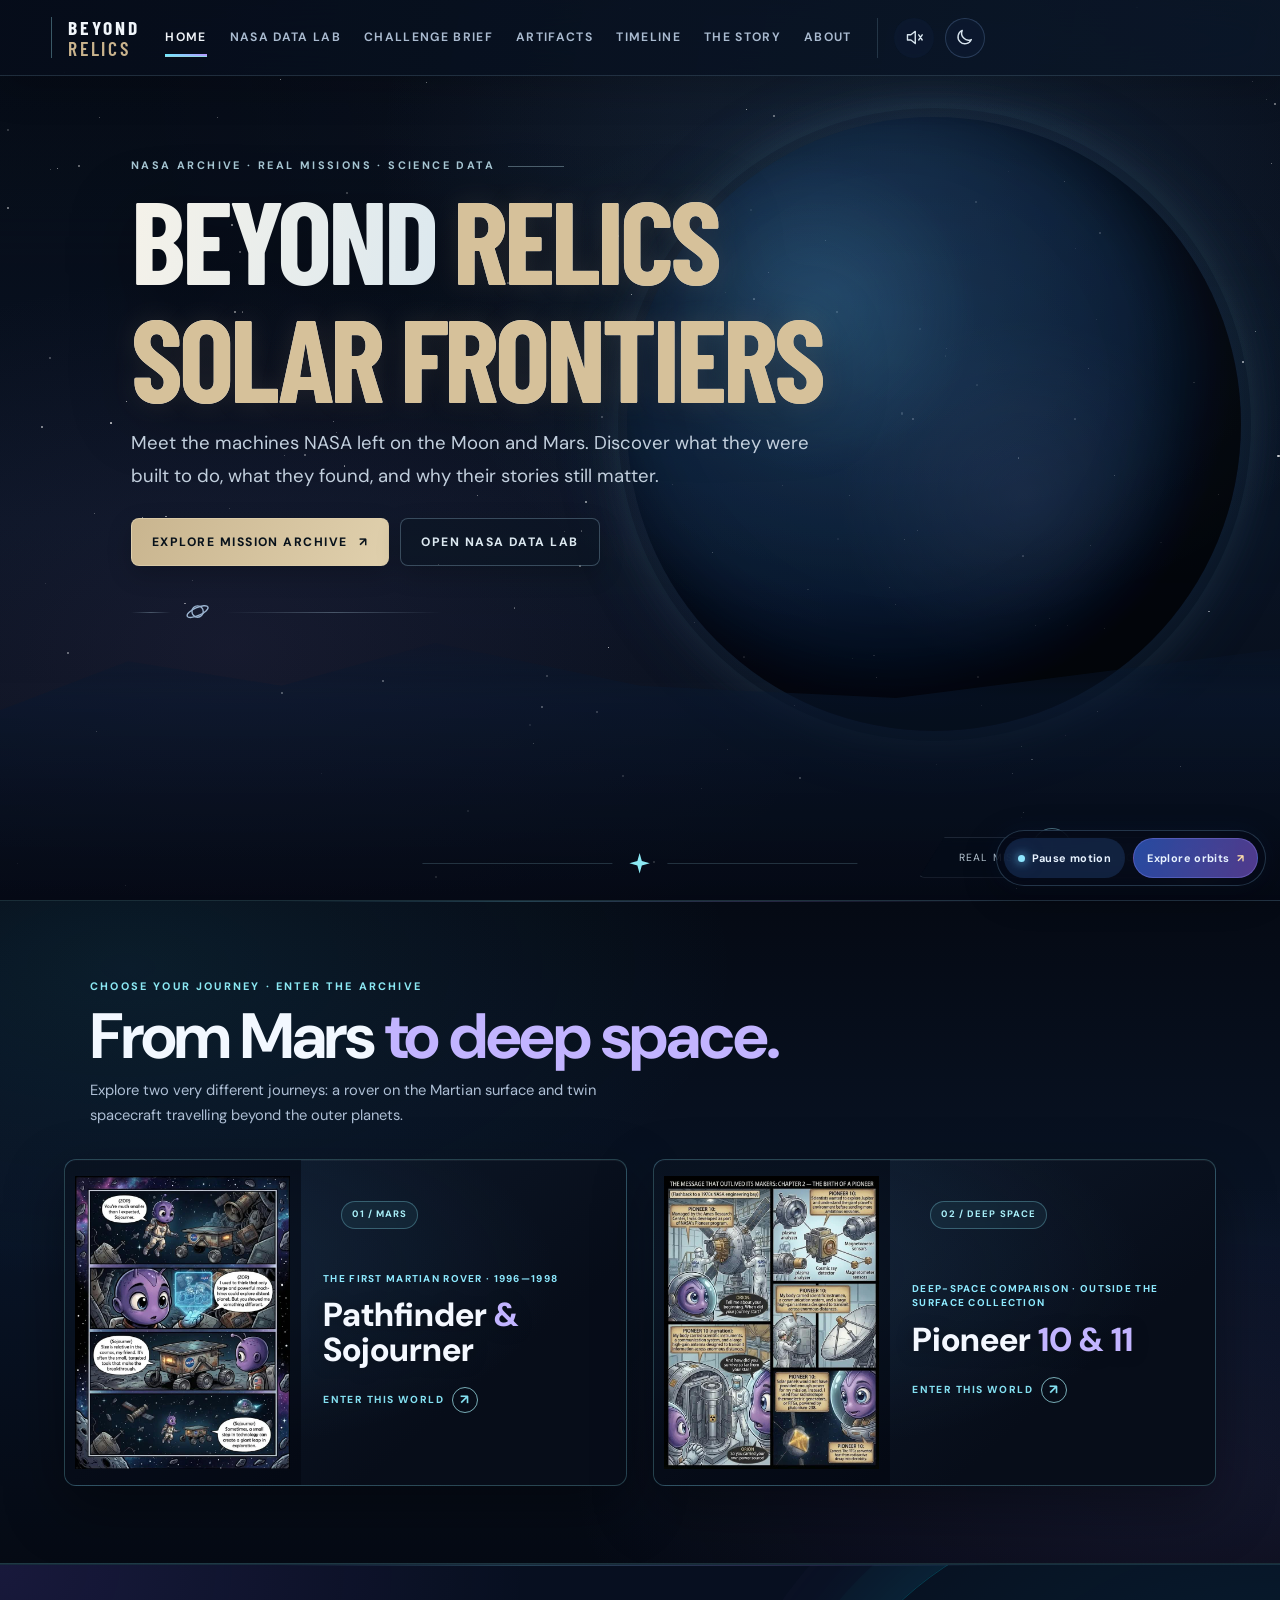
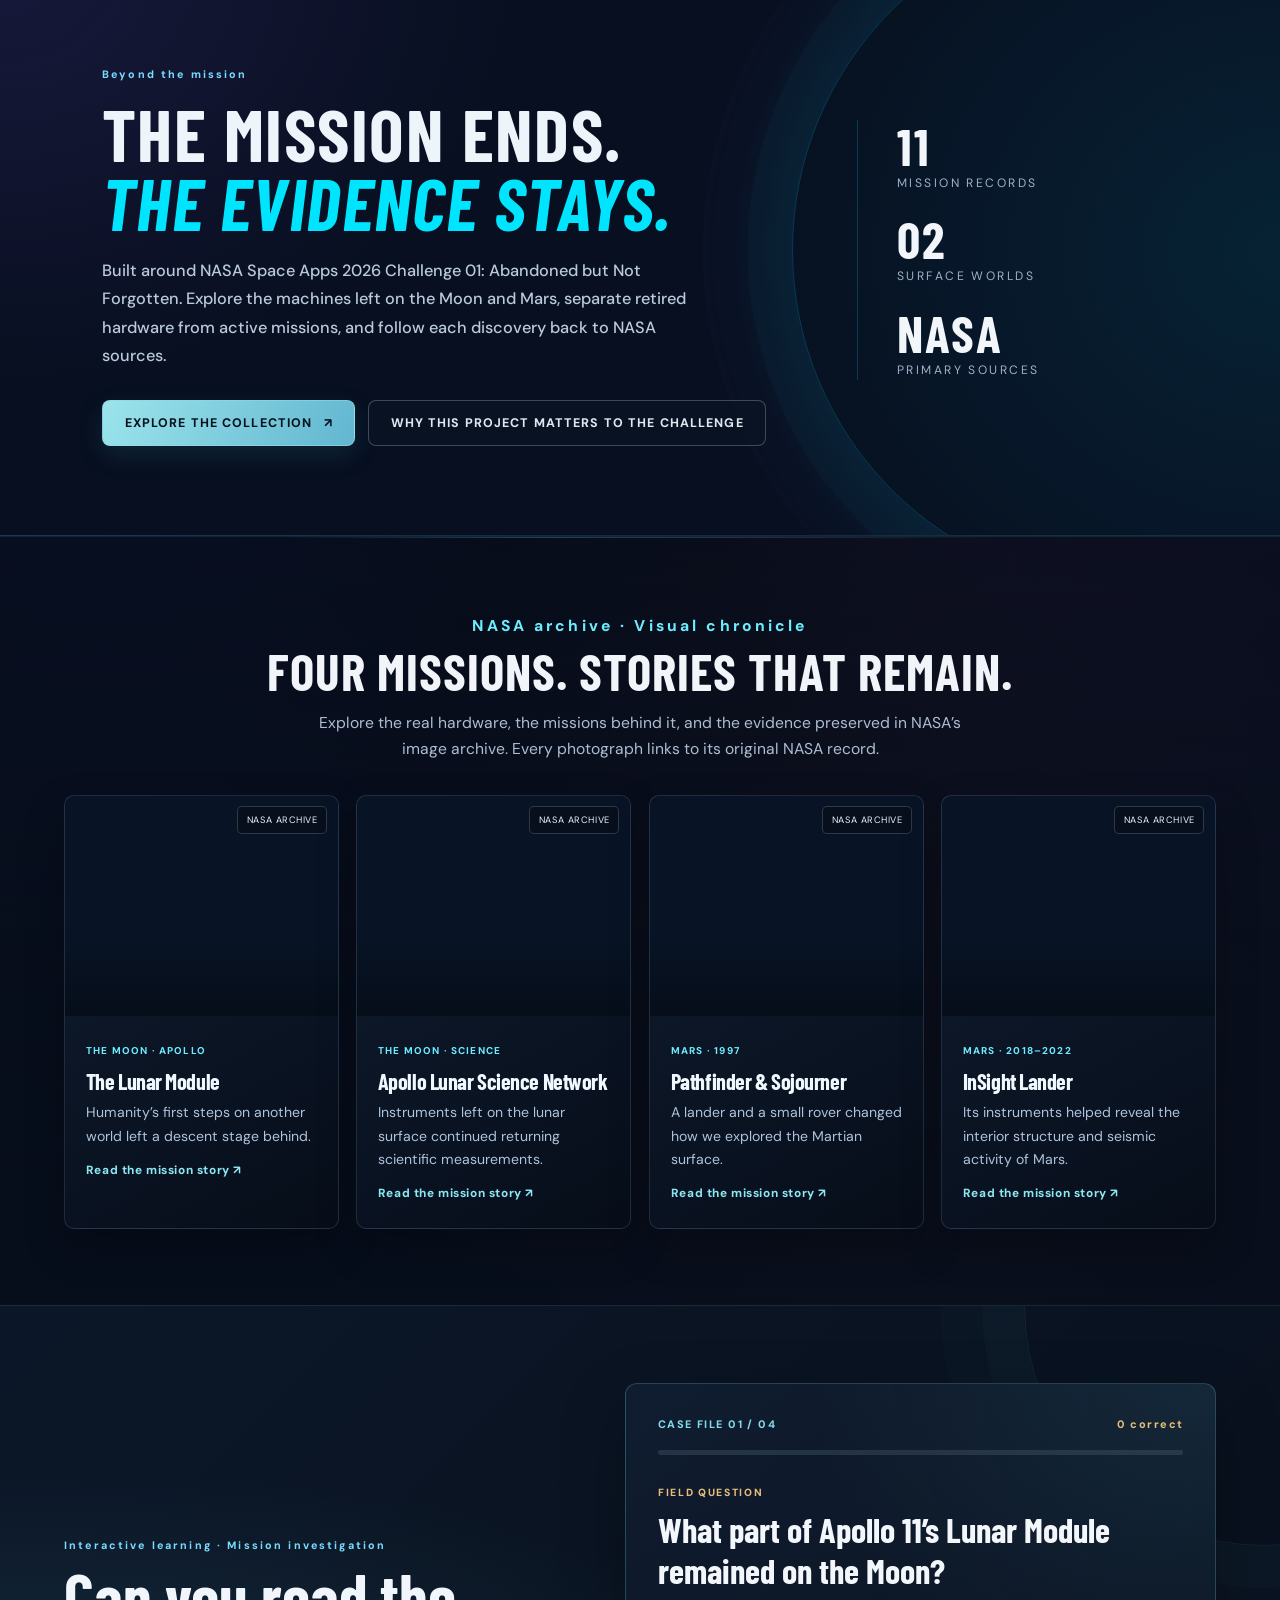
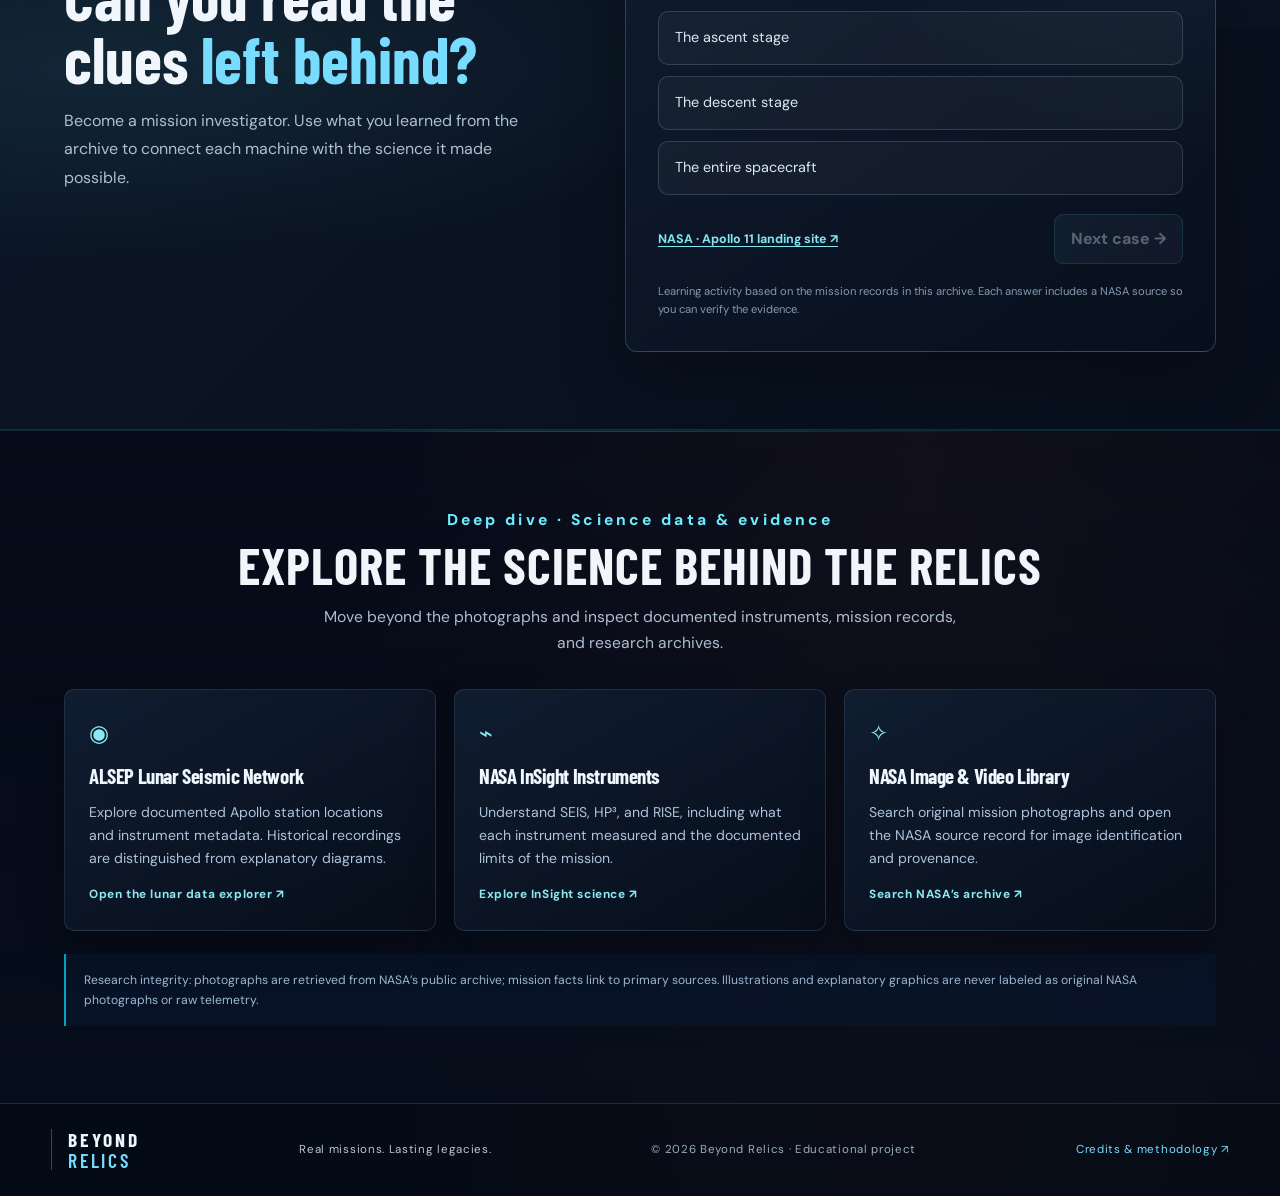
==== index.html @ bcb26315 "Apply shared cosmic atmosphere across site" ====
<!DOCTYPE html>
<html lang="en">
<head>
<meta charset="UTF-8">
<meta name="viewport" content="width=device-width, initial-scale=1, viewport-fit=cover">
<meta name="theme-color" content="#080f1c">
<meta name="description" content="Beyond Relics: Solar Frontiers is an independent educational archive exploring NASA mission hardware, authentic archival imagery, and science data from the Moon and Mars.">
<link rel="icon" href="assets/logos/favicon.svg">
<meta property="og:title" content="Beyond Relics | Solar Frontiers — NASA Mission Archive">
<meta property="og:description" content="Explore the machines that reached beyond Earth — and the stories they left behind.">
<meta property="og:type" content="website">
<title>Beyond Relics | Solar Frontiers — NASA Mission Archive</title>
<link rel="preconnect" href="https://fonts.googleapis.com">
<link rel="preconnect" href="https://fonts.gstatic.com" crossorigin>
<link href="https://fonts.googleapis.com/css2?family=Barlow+Condensed:ital,wght@0,400;0,500;0,600;0,700;1,600;1,700&family=Cormorant+Garamond:ital,wght@1,500&display=swap" rel="stylesheet">
<link href="https://fonts.googleapis.com/css2?family=DM+Sans:wght@400;500;600;700;800&display=swap" rel="stylesheet">
<link rel="stylesheet" href="css/style.css">
<link rel="stylesheet" href="css/home.css">
<link rel="stylesheet" href="css/responsive.css">
<link rel="stylesheet" href="css/polish.css">
<link rel="stylesheet" href="css/device-responsive.css">
<link rel="stylesheet" href="css/story-worlds.css">
<link rel="stylesheet" href="css/competition-experience.css">
<link rel="stylesheet" href="css/home-finish.css">
<script src="js/main.js" defer></script>
<script src="js/nasa-images.js" defer></script>
<script src="js/home-gallery.js" defer></script>
<script src="js/home-panels.js" defer></script>
 <link rel="stylesheet" href="css/cinematic-upgrade.css">
 <link rel="stylesheet" href="css/cinematic-atmosphere.css">

<link rel="stylesheet" href="css/motion-system.css">
<script src="js/motion-system.js" defer></script>
<link rel="stylesheet" href="css/visual-system.css">
<link rel="stylesheet" href="css/cosmic-environment.css">
</head>
<body>
<a class="skip-link" href="#home">Skip to content</a>
<main class="hero" id="home">
  <div id="stars" aria-hidden="true"></div>
  <div class="earth" aria-hidden="true"></div>
  <div class="ground" aria-hidden="true"></div>

  <div class="astro" aria-hidden="true">
    <svg viewBox="0 0 220 300" fill="currentColor">
      <rect x="6" y="70" width="86" height="120" rx="10" fill="#8a8172"/>
      <rect x="14" y="80" width="30" height="40" fill="#6f675a"/>
      <path d="M80 200c-6-50 6-92 44-100 36-6 60 22 62 70l16 70-28 30H70z" fill="#a89d8a"/>
      <path d="M150 150c10 30 4 62-8 92" fill="none" stroke="#5c5448" stroke-width="3"/>
      <circle cx="120" cy="52" r="46" fill="#cfc4b0"/>
      <ellipse cx="132" cy="54" rx="26" ry="30" fill="#14110f"/>
      <ellipse cx="124" cy="44" rx="8" ry="12" fill="#3a3a44" opacity=".8"/>
      <circle cx="104" cy="170" r="10" fill="#5b5346"/>
      <path d="M50 258c30-10 90-10 150 8l-6 30H30z" fill="#7a7164"/>
    </svg>
  </div>

  <header class="nav">
    <a class="brand" href="index.html" aria-label="Beyond Relics home">Beyond<br><b>Relics</b></a>
    <nav aria-label="Main navigation">
      <ul class="links">
        <li><a href="index.html" aria-current="page">Home</a></li>
        <li><a href="data.html">NASA Data Lab</a></li><li><a href="challenge.html">Challenge Brief</a></li>
        <li><a href="artifacts.html">Artifacts</a></li>
        <li><a href="timeline.html">Timeline</a></li>
        <li><a href="comic.html">The Story</a></li>
        <li><a href="about.html">About</a></li>
      </ul>
    </nav>
    <div class="tools">
      <button id="sound" type="button" aria-pressed="false" aria-label="Toggle sound">
        <svg viewBox="0 0 24 24"><path d="M4 9v6h4l5 4V5L8 9z"/><path class="off" d="M17 9l4 6M21 9l-4 6"/><path class="on" d="M16.5 8.5a5 5 0 010 7M19 6a8.5 8.5 0 010 12"/></svg>
      </button>
      <button id="theme" class="round" type="button" aria-pressed="false" aria-label="Toggle dim mode">
        <svg viewBox="0 0 24 24"><path d="M20 14.5A8 8 0 019.5 4 8 8 0 1020 14.5z"/></svg>
      </button>
    </div>
  </header>

  <section class="copy">
    <p class="kicker">NASA ARCHIVE · REAL MISSIONS · SCIENCE DATA</p>
    <h1><span>Beyond <em>Relics</em></span><span><em>Solar Frontiers</em></span></h1>
    <p class="sub">Meet the machines NASA left on the Moon and Mars. Discover what they were built to do, what they found, and why their stories still matter.</p>
    <div class="hero-actions"><a class="btn" href="artifacts.html">Explore mission archive <span aria-hidden="true">↗</span></a><a class="btn ghost" href="data.html">Open NASA Data Lab</a></div>
    <div class="divider" aria-hidden="true">
      <svg viewBox="0 0 24 24"><circle cx="12" cy="12" r="5"/><ellipse cx="12" cy="12" rx="10" ry="3.5" transform="rotate(-24 12 12)"/></svg>
    </div>
  </section>



  <a class="scroll" href="#mission-brief">
    <span class="ring"><svg viewBox="0 0 24 24"><path d="M12 5v14M6 13l6 6 6-6"/></svg></span>Explore the archive
  </a>
  <div class="spark" aria-hidden="true"><svg viewBox="0 0 24 24"><path d="M12 1l2.4 8.6L23 12l-8.6 2.4L12 23l-2.4-8.6L1 12l8.6-2.4z"/></svg></div>
  <div class="tag">Real missions. Lasting legacies.<i></i><i></i><i></i></div>
</main>

<section class="story-worlds" id="mission-stories" aria-labelledby="mission-stories-title">
  <div class="story-worlds-heading">
    <p class="eyebrow">CHOOSE YOUR JOURNEY · ENTER THE ARCHIVE</p>
    <h2 id="mission-stories-title">From Mars <em>to deep space.</em></h2>
    <p>Explore two very different journeys: a rover on the Martian surface and twin spacecraft travelling beyond the outer planets.</p>
  </div>
  <div class="story-worlds-grid" aria-label="Mission stories">
    <a class="story-world-card" href="comic.html?chapter=pathfinder-sojourner" aria-label="Enter the Mars Pathfinder and Sojourner story">
      <img class="story-world-image" src="IMG-20261114-WA0559(1).jpg" alt="Mars Pathfinder and Sojourner mission story artwork" width="752" height="1024" fetchpriority="high" decoding="async">
      <span class="story-world-shade" aria-hidden="true"></span>
      <span class="story-world-index">01 / MARS</span>
      <span class="story-world-copy">
        <span>THE FIRST MARTIAN ROVER · 1996—1998</span>
        <strong>Pathfinder <em>&amp;</em> Sojourner</strong>
        <span class="story-world-cta">ENTER THIS WORLD <b>↗</b></span>
      </span>
    </a>
    <a class="story-world-card" href="comic.html?chapter=pioneer-10-11" aria-label="Enter the Pioneer 10 and 11 story">
      <img class="story-world-image" src="IMG-20261114-WA0644.jpg" alt="Pioneer 10 and 11 deep-space mission story artwork" width="752" height="1024" loading="lazy" decoding="async">
      <span class="story-world-shade" aria-hidden="true"></span>
      <span class="story-world-index">02 / DEEP SPACE</span>
      <span class="story-world-copy">
        <span>DEEP-SPACE COMPARISON · OUTSIDE THE SURFACE COLLECTION</span>
        <strong>Pioneer <em>10 &amp; 11</em></strong>
        <span class="story-world-cta">ENTER THIS WORLD <b>↗</b></span>
      </span>
    </a>
  </div>
  <p class="story-worlds-hint" aria-hidden="true">SWIPE TO EXPLORE THE NEXT MISSION <span>→</span></p>
</section>

<section class="mission-brief" id="mission-brief" aria-labelledby="brief-title">
  <div class="brief-orbit" aria-hidden="true"></div>
  <div class="brief-copy">
    <p class="eyebrow">Beyond the mission</p>
    <h2 id="brief-title">The mission ends.<br><em>The evidence stays.</em></h2>
    <p>Built around NASA Space Apps 2026 Challenge 01: Abandoned but Not Forgotten. Explore the machines left on the Moon and Mars, separate retired hardware from active missions, and follow each discovery back to NASA sources.</p>
    <div class="brief-actions">
      <a class="btn" href="artifacts.html">Explore the collection <span aria-hidden="true">↗</span></a>
      <a class="btn ghost" href="challenge.html">Why this project matters to the challenge</a>
    </div>
  </div>
  <div class="brief-stats" aria-label="Archive overview">
    <div><strong>11</strong><span>Mission records</span></div>
    <div><strong>02</strong><span>Surface worlds</span></div>
    <div><strong>NASA</strong><span>Primary sources</span></div>
  </div>
</section>

<section class="chronicle-section" aria-labelledby="chronicle-title">
  <div class="section-heading">
    <p class="eyebrow">NASA archive · Visual chronicle</p>
    <h2 id="chronicle-title">Four missions. Stories that remain.</h2>
    <p>Explore the real hardware, the missions behind it, and the evidence preserved in NASA’s image archive. Every photograph links to its original NASA record.</p>
  </div>
  <div class="chronicle-grid" id="home-chronicle">
    <article class="chronicle-card" data-artifact="lunar-module">
      <div class="chronicle-visual" data-chronicle-visual><span class="chronicle-credit">NASA ARCHIVE</span></div>
      <div class="chronicle-copy"><small>THE MOON · APOLLO</small><h3>The Lunar Module</h3><p>Humanity’s first steps on another world left a descent stage behind.</p><a href="comic.html?chapter=lunar-module">Read the mission story ↗</a></div>
    </article>
    <article class="chronicle-card" data-artifact="apollo-12-alsep">
      <div class="chronicle-visual" data-chronicle-visual><span class="chronicle-credit">NASA ARCHIVE</span></div>
      <div class="chronicle-copy"><small>THE MOON · SCIENCE</small><h3>Apollo Lunar Science Network</h3><p>Instruments left on the lunar surface continued returning scientific measurements.</p><a href="comic.html?chapter=apollo-12-alsep">Read the mission story ↗</a></div>
    </article>
    <article class="chronicle-card" data-artifact="pathfinder-sojourner">
      <div class="chronicle-visual" data-chronicle-visual><span class="chronicle-credit">NASA ARCHIVE</span></div>
      <div class="chronicle-copy"><small>MARS · 1997</small><h3>Pathfinder &amp; Sojourner</h3><p>A lander and a small rover changed how we explored the Martian surface.</p><a href="comic.html?chapter=pathfinder-sojourner">Read the mission story ↗</a></div>
    </article>
    <article class="chronicle-card" data-artifact="insight">
      <div class="chronicle-visual" data-chronicle-visual><span class="chronicle-credit">NASA ARCHIVE</span></div>
      <div class="chronicle-copy"><small>MARS · 2018–2022</small><h3>InSight Lander</h3><p>Its instruments helped reveal the interior structure and seismic activity of Mars.</p><a href="comic.html?chapter=insight">Read the mission story ↗</a></div>
    </article>
  </div>
</section>



<section class="mission-detective" id="mission-detective" aria-labelledby="detective-title">
  <div class="detective-heading">
    <p class="eyebrow">Interactive learning · Mission investigation</p>
    <h2 id="detective-title">Can you read the clues <em>left behind?</em></h2>
    <p>Become a mission investigator. Use what you learned from the archive to connect each machine with the science it made possible.</p>
  </div>
  <div class="detective-console" data-mission-quiz>
    <div class="detective-topline"><span data-quiz-step>CASE FILE 01 / 04</span><span data-quiz-score>0 correct</span></div>
    <div class="detective-progress" role="progressbar" aria-label="Quiz progress" aria-valuemin="0" aria-valuemax="4" aria-valuenow="0"><span data-quiz-progress></span></div>
    <div class="detective-question" data-quiz-question aria-live="polite">
      <p class="detective-kicker">FIELD QUESTION</p>
      <h3>What part of Apollo 11’s Lunar Module remained on the Moon?</h3>
      <div class="detective-options" data-quiz-options>
        <button type="button" data-answer="0">The ascent stage</button>
        <button type="button" data-answer="1">The descent stage</button>
        <button type="button" data-answer="2">The entire spacecraft</button>
      </div>
    </div>
    <div class="detective-feedback" data-quiz-feedback role="status" aria-live="polite" hidden></div>
    <div class="detective-controls"><a class="text-link" data-quiz-source href="https://science.nasa.gov/resource/apollo-11-landing-site/" target="_blank" rel="noopener noreferrer">Open NASA evidence ↗</a><button type="button" data-quiz-next disabled>Next case <span aria-hidden="true">→</span></button></div>
    <p class="detective-footnote">Learning activity based on the mission records in this archive. Each answer includes a NASA source so you can verify the evidence.</p>
  </div>
</section>

<section class="science-panels" aria-labelledby="science-panels-title">
  <div class="section-heading">
    <p class="eyebrow">Deep dive · Science data &amp; evidence</p>
    <h2 id="science-panels-title">Explore the science behind the relics</h2>
    <p>Move beyond the photographs and inspect documented instruments, mission records, and research archives.</p>
  </div>
  <div class="science-grid">
    <article class="science-card"><span class="science-icon" aria-hidden="true">◉</span><h3>ALSEP Lunar Seismic Network</h3><p>Explore documented Apollo station locations and instrument metadata. Historical recordings are distinguished from explanatory diagrams.</p><a href="data.html">Open the lunar data explorer ↗</a></article>
    <article class="science-card"><span class="science-icon" aria-hidden="true">⌁</span><h3>NASA InSight Instruments</h3><p>Understand SEIS, HP³, and RISE, including what each instrument measured and the documented limits of the mission.</p><a href="data.html">Explore InSight science ↗</a></article>
    <article class="science-card"><span class="science-icon" aria-hidden="true">✧</span><h3>NASA Image &amp; Video Library</h3><p>Search original mission photographs and open the NASA source record for image identification and provenance.</p><a href="data.html">Search NASA’s archive ↗</a></article>
  </div>
  <p class="science-note">Research integrity: photographs are retrieved from NASA’s public archive; mission facts link to primary sources. Illustrations and explanatory graphics are never labeled as original NASA photographs or raw telemetry.</p>
</section>
<footer class="footer">
  <a class="brand" href="index.html">Beyond<br><b>Relics</b></a>
  <p>Real missions. Lasting legacies.</p>
  <span>© <span data-year></span> Beyond Relics · Educational project</span>
<a class="footer-credits" href="credits.html">Credits &amp; methodology ↗</a></footer>
<script src="js/mission-quiz.js"></script>
 <script src="js/cinematic-upgrade.js" defer></script>
 <script src="js/cinematic-atmosphere.js" defer></script>
<script src="js/cosmic-environment.js" defer></script>
</body>
</html>
---- css/style.css ----
:root {
  color-scheme: dark;
  --bg: #070b18;
  --bg2: #11172a;
  --bone: #edf4ff;
  --mute: #9aa9c5;
  --rust: #00bbf9;
  --line: rgba(155, 93, 229, .30);
  --cosmic-purple: #9b5de5;
  --cosmic-cyan: #00bbf9;
  --cosmic-gold: #ff9f1c;
  --dim: 0;
  --f-head: "Barlow Condensed", "Arial Narrow", Impact, sans-serif;
  --f-serif: "Cormorant Garamond", Georgia, serif;
  box-sizing: border-box;
  padding-top: env(safe-area-inset-top, 0px);
  padding-bottom: env(safe-area-inset-bottom, 0px);
}
:root[data-theme="dim"] { --dim: .55; }
*, *::before, *::after { box-sizing: inherit; }
html { min-height: 100%; scroll-padding-top: env(safe-area-inset-top, 0px); }
body {
  margin: 0; min-height: 100%; background: var(--bg); color: var(--bone);
  font-family: var(--f-head); overflow-x: hidden;
}
a { color: inherit; text-decoration: none; }
:focus-visible { outline: 2px solid var(--rust); outline-offset: 4px; }
[hidden] { display: none !important; }
body::after {
  content: ""; position: fixed; inset: 0; background: #000; opacity: var(--dim);
  pointer-events: none; z-index: 50; transition: opacity .4s;
}
.nav {
  position: relative; z-index: 60; display: flex; align-items: center; gap: 2rem;
  min-height: 80px; padding: .9rem clamp(1rem, 3.5vw, 3.2rem);
  border-bottom: 1px solid rgba(233, 220, 198, .1);
}
.brand {
  flex: none; font-weight: 600; font-size: 1.15rem; line-height: 1.05;
  letter-spacing: .14em; text-transform: uppercase; padding-left: 1rem;
  border-left: 1px solid var(--line);
}
.brand b { color: var(--rust); font-weight: 600; }
.links {
  display: flex; align-items: center; gap: clamp(1rem, 2.6vw, 2.6rem);
  margin: 0 auto; padding: 0; list-style: none;
}
.links a {
  display: block; white-space: nowrap; padding: .5rem 0; font-size: .95rem;
  letter-spacing: .16em; text-transform: uppercase; color: var(--mute);
  border-bottom: 2px solid transparent; transition: color .2s, border-color .2s;
}
.links a:hover, .links a[aria-current="page"] { color: var(--bone); }
.links a[aria-current="page"] { border-color: var(--rust); }
.tools {
  display: flex; align-items: center; gap: .65rem; padding-left: 1rem;
  border-left: 1px solid var(--line);
}
.tools button {
  display: grid; place-items: center; width: 2.5rem; height: 2.5rem;
  background: none; color: var(--bone); border: 0; border-radius: 50%; cursor: pointer;
}
.tools button.round { border: 1px solid var(--line); background: rgba(0,0,0,.35); }
.tools button:hover { color: var(--rust); }
.tools svg {
  width: 1.3rem; height: 1.3rem; fill: none; stroke: currentColor;
  stroke-width: 1.6; stroke-linecap: round; stroke-linejoin: round;
}
#sound[aria-pressed="false"] .on { display: none; }
#sound[aria-pressed="true"] .off { display: none; }
.btn {
  display: inline-flex; align-items: center; gap: .7rem; padding: .8rem 1.5rem;
  background: var(--rust); color: #140c08; border: 1px solid var(--rust);
  font: 600 .9rem var(--f-head); letter-spacing: .2em; text-transform: uppercase;
  cursor: pointer; transition: filter .2s, transform .2s;
}
.btn:hover { filter: brightness(1.15); transform: translateY(-2px); }
.btn.ghost { background: transparent; color: var(--bone); border-color: var(--line); }
.btn.ghost:hover { border-color: var(--rust); color: var(--rust); }
.footer {
  position: relative; z-index: 2; display: flex; align-items: center;
  justify-content: space-between; gap: 1rem; flex-wrap: wrap;
  padding: 1.6rem clamp(1rem, 3.5vw, 3.2rem);
  border-top: 1px solid rgba(233,220,198,.1); color: var(--mute);
  font-size: .85rem; letter-spacing: .14em; text-transform: uppercase;
}
.footer p { margin: 0; }
@media (prefers-reduced-motion: reduce) {
  *, *::before, *::after { scroll-behavior: auto !important; animation-duration: .01ms !important; transition-duration: .01ms !important; }
}
/* Ambient sound control state */
.tools button#sound{position:relative;transition:color .25s,background .25s,box-shadow .25s}
.tools button#sound[aria-pressed="true"]{color:var(--rust);background:rgba(217,85,43,.1);box-shadow:0 0 0 1px rgba(217,85,43,.3),0 0 22px rgba(217,85,43,.12)}
.tools button#sound[aria-pressed="true"] svg{filter:drop-shadow(0 0 5px rgba(217,85,43,.45))}
.tools button#sound[aria-pressed="true"]::after{content:"";position:absolute;right:3px;bottom:3px;width:5px;height:5px;border-radius:50%;background:var(--rust);box-shadow:0 0 8px var(--rust)}
.tools button#sound:focus-visible{outline:2px solid var(--rust);outline-offset:4px}

/* Cinematic soundtrack control */
.tools button#sound { position:relative; transition:color .25s,background .25s,box-shadow .25s,transform .25s; }
.tools button#sound[aria-pressed="true"] {
  color:var(--rust); background:rgba(217,85,43,.13);
  box-shadow:0 0 0 1px rgba(217,85,43,.38),0 0 26px rgba(217,85,43,.2);
  transform:scale(1.04);
}
.tools button#sound[aria-pressed="true"] svg { filter:drop-shadow(0 0 7px rgba(217,85,43,.7)); }
.tools button#sound[aria-pressed="true"]::after {
  content:""; position:absolute; right:2px; bottom:2px; width:6px; height:6px;
  border-radius:50%; background:var(--rust); box-shadow:0 0 10px var(--rust);
  animation:relic-audio-pulse 1.8s ease-in-out infinite;
}
@keyframes relic-audio-pulse { 0%,100% { opacity:.55; transform:scale(.8); } 50% { opacity:1; transform:scale(1.25); } }
.tools button#sound:focus-visible { outline:2px solid var(--rust); outline-offset:4px; }


/* Beyond Relics — Solar Frontiers visual identity */
:root {
  --bg: #070b18;
  --bg2: #11172a;
  --bone: #edf4ff;
  --mute: #9aa9c5;
  --rust: #00bbf9;
  --line: rgba(155,93,229,.30);
  --cosmic-purple: #9b5de5;
  --cosmic-cyan: #00bbf9;
  --cosmic-gold: #ff9f1c;
  --f-head: "Barlow Condensed", "Arial Narrow", Impact, sans-serif;
}
body {
  background:
    radial-gradient(ellipse at 12% 18%, rgba(82,42,145,.22), transparent 34rem),
    radial-gradient(ellipse at 88% 4%, rgba(0,187,249,.12), transparent 32rem),
    #070b18;
  color: var(--bone);
}
.nav {
  background: rgba(7,11,24,.88);
  border-bottom: 1px solid rgba(0,187,249,.18);
  backdrop-filter: blur(18px);
}
.brand b, .eyebrow, .back:hover, .more, .facts dt { color: var(--cosmic-cyan); }
.links a:hover, .links a[aria-current="page"] {
  color: #fff;
  border-color: var(--cosmic-cyan);
  text-shadow: 0 0 16px rgba(0,187,249,.45);
}
.tools button:hover { color: var(--cosmic-cyan); }
.btn {
  background: linear-gradient(110deg,var(--cosmic-purple),#6540b8);
  border-color: rgba(177,137,255,.8);
  color: #fff;
  border-radius: 999px;
  box-shadow: 0 8px 28px rgba(155,93,229,.22);
}
.btn:hover { filter: brightness(1.14); box-shadow: 0 10px 34px rgba(0,187,249,.22); }
.btn.ghost { background: rgba(11,18,37,.55); border-color: rgba(0,187,249,.42); }
.btn.ghost:hover { color: var(--cosmic-cyan); border-color: var(--cosmic-cyan); }
.panel {
  border: 1px solid rgba(115,146,206,.28);
  border-radius: 18px;
  background: linear-gradient(145deg,rgba(19,27,49,.92),rgba(8,13,28,.88));
  box-shadow: 0 18px 50px rgba(0,0,0,.35), inset 0 1px rgba(255,255,255,.035);
}
.panel::before { background: linear-gradient(90deg,var(--cosmic-purple),var(--cosmic-cyan)); border-radius: 9px; }
.footer { border-color: rgba(0,187,249,.18); background: rgba(7,11,24,.65); }
:focus-visible { outline-color: var(--cosmic-cyan); }
---- css/home.css ----
.hero {
  position: relative;
  min-height: 100svh;
  display: flex;
  flex-direction: column;
  overflow: hidden;
  background: radial-gradient(120% 80% at 70% 10%, #14161f 0%, var(--bg) 60%)
}

#stars {
  position: absolute;
  inset: 0;
  pointer-events: none
}

#stars i {
  position: absolute;
  border-radius: 50%;
  background: #fff
}

/* scenery */
.earth {
  position: absolute;
  right: -8vw;
  top: 6vh;
  width: min(46vw, 720px);
  aspect-ratio: 1;
  border-radius: 50%;
  z-index: 1;
  background:
    radial-gradient(ellipse 22% 14% at 36% 38%, #8d8a80 0 60%, transparent 62%),
    radial-gradient(ellipse 16% 22% at 30% 52%, #6c6a62 0 60%, transparent 62%),
    radial-gradient(ellipse 28% 10% at 55% 30%, #a8a59a 0 55%, transparent 60%),
    radial-gradient(ellipse 18% 12% at 62% 62%, #7e7b72 0 55%, transparent 60%),
    radial-gradient(circle at 30% 28%, #1f4268 0%, #0d2038 45%, #050b16 75%);
  box-shadow: inset -3vw -3vw 6vw rgba(0, 0, 0, .85), 0 0 90px rgba(70, 120, 190, .25)
}

.earth::after {
  content: "";
  position: absolute;
  inset: -1.5%;
  border-radius: 50%;
  box-shadow: 0 0 40px 6px rgba(110, 160, 230, .3);
  opacity: .7
}

.ground {
  position: absolute;
  left: 0;
  right: 0;
  bottom: 0;
  height: 46%;
  z-index: 2;
  background: linear-gradient(180deg, transparent 0, #1a1613 28%, #0c0a09 100%);
  clip-path: polygon(0 38%, 10% 22%, 22% 30%, 34% 16%, 50% 30%, 70% 34%, 100% 18%, 100% 100%, 0 100%)
}

.astro {
  position: absolute;
  left: clamp(0px, 6vw, 110px);
  top: clamp(110px, 19vh, 190px);
  width: clamp(120px, 19vw, 300px);
  z-index: 3;
  color: #cfc4b0
}

.astro svg {
  display: block;
  width: 100%;
  height: auto
}

/* title */
.copy {
  position: relative;
  z-index: 4;
  text-align: center;
  padding: clamp(1.4rem, 6.5vh, 4rem) 1rem 0
}

.kicker {
  margin: 0 0 .6rem;
  font-size: .8rem;
  font-style: italic;
  letter-spacing: .32em;
  text-transform: uppercase;
  color: var(--mute)
}

.kicker::before,
.kicker::after {
  content: "";
  display: inline-block;
  width: 1.6rem;
  height: 1px;
  background: var(--mute);
  vertical-align: middle;
  margin: 0 .8rem
}

h1 {
  margin: 0;
  font-style: italic;
  font-weight: 700;
  text-transform: uppercase;
  line-height: .95;
  letter-spacing: .03em;
  font-size: clamp(2.5rem, 7.6vw, 6.6rem);
  background: linear-gradient(180deg, #f2e8d6, #b9aa90);
  -webkit-background-clip: text;
  background-clip: text;
  color: transparent;
  text-shadow: none;
  filter: drop-shadow(0 6px 18px rgba(0, 0, 0, .6))
}

h1 span {
  display: block
}

h1 em {
  font-style: inherit;
  color: var(--rust);
  -webkit-text-fill-color: var(--rust)
}

.sub {
  margin: 1rem auto 0;
  max-width: 34ch;
  font-family: var(--f-serif);
  font-style: italic;
  font-weight: 500;
  font-size: clamp(1rem, 1.7vw, 1.35rem);
  line-height: 1.4;
  color: #d9ccb6
}

.divider {
  display: flex;
  align-items: center;
  justify-content: center;
  gap: 1rem;
  margin-top: 1.3rem;
  color: var(--mute)
}

.divider::before,
.divider::after {
  content: "";
  width: min(14vw, 160px);
  height: 1px;
  background: var(--line)
}

.divider svg {
  width: 1.7rem;
  height: 1.7rem;
  fill: none;
  stroke: currentColor;
  stroke-width: 1.2
}

/* cards */
.cards {
  position: relative;
  z-index: 4;
  margin-top: auto;
  display: flex;
  gap: 1.1%;
  padding: 2rem clamp(.8rem, 2.5vw, 2.4rem) 5.2rem;
  align-items: flex-end;
  justify-content: center
}

.card {
  --r: 0deg;
  --ry: 0deg;
  --y: 0px;
  position: relative;
  flex: 1 1 0;
  min-width: 0;
  aspect-ratio: 1/1.12;
  display: flex;
  flex-direction: column;
  justify-content: flex-end;
  border: 2px solid rgba(233, 220, 198, .55);
  overflow: hidden;
  color: var(--bone);
  transform: translateY(var(--y)) perspective(1000px) rotateY(var(--ry)) rotate(var(--r));
  transition: transform .3s, border-color .3s, box-shadow .3s;
  box-shadow: 0 18px 40px rgba(0, 0, 0, .6);
  animation: rise .8s cubic-bezier(.2, .7, .2, 1) backwards;
  animation-delay: calc(var(--i)*90ms + .3s)
}

.card:hover,
.card:focus-visible {
  transform: translateY(calc(var(--y) - 10px)) perspective(1000px) rotateY(0deg) rotate(0deg);
  border-color: var(--rust);
  box-shadow: 0 24px 50px rgba(0, 0, 0, .7), 0 0 0 1px var(--rust)
}

.card .art {
  position: absolute;
  inset: 6% 8% 28%;
  display: grid;
  place-items: center
}

.card .art svg {
  width: 100%;
  height: 100%;
  overflow: visible
}

.art svg * {
  fill: #2b2723;
  stroke: #d8cab2;
  stroke-width: 1.6;
  stroke-linejoin: round;
  stroke-linecap: round
}

.art svg .nf {
  fill: none
}

.label {
  position: relative;
  display: flex;
  align-items: center;
  justify-content: space-between;
  gap: .5rem;
  padding: .9rem 1rem;
  background: linear-gradient(180deg, transparent, rgba(0, 0, 0, .82) 45%)
}

.label h2 {
  margin: 0;
  font-size: clamp(.95rem, 1.45vw, 1.3rem);
  font-weight: 600;
  line-height: 1.1;
  letter-spacing: .08em;
  text-transform: uppercase
}

.go {
  flex: none;
  display: grid;
  place-items: center;
  width: 2rem;
  height: 2rem;
  border: 1px solid var(--bone);
  border-radius: 50%
}

.go svg {
  width: .95rem;
  height: .95rem;
  fill: none;
  stroke: currentColor;
  stroke-width: 1.8;
  stroke-linecap: round;
  stroke-linejoin: round
}

.card:hover .go {
  background: var(--rust);
  border-color: var(--rust)
}

.c1 {
  --r: -2.2deg;
  --ry: 10deg;
  --y: -6px;
  background: radial-gradient(120% 80% at 50% 100%, #3a3836, #0e0e10)
}

.c2 {
  --r: -1deg;
  --ry: 6deg;
  --y: 14px;
  background: linear-gradient(180deg, #8f4a33, #3a1b12)
}

.c3 {
  --r: 1.4deg;
  --ry: 0deg;
  --y: 20px;
  background: radial-gradient(90% 70% at 50% 40%, #10142a, #06070d);
  border-color: rgba(233, 220, 198, .85)
}

.c4 {
  --r: -1.6deg;
  --ry: -6deg;
  --y: 2px;
  background: radial-gradient(70% 60% at 65% 30%, #6b4a86, transparent), linear-gradient(180deg, #1a1630, #0b0a18)
}

.c5 {
  --r: -3deg;
  --ry: -10deg;
  --y: -14px;
  background: radial-gradient(130% 70% at 60% 105%, #2c5e92 0 35%, transparent 36%), linear-gradient(180deg, #0a0e1a, #08101f)
}

/* footer strip */
.scroll {
  position: absolute;
  z-index: 6;
  left: clamp(1rem, 3.5vw, 3.2rem);
  bottom: max(1.4rem, env(safe-area-inset-bottom, 0px));
  display: flex;
  align-items: center;
  gap: 1rem;
  background: none;
  border: 0;
  color: var(--bone);
  font: inherit;
  font-size: .8rem;
  letter-spacing: .28em;
  text-transform: uppercase;
  cursor: pointer;
  padding: 0
}

.scroll span.ring {
  display: grid;
  place-items: center;
  width: 2.5rem;
  height: 2.5rem;
  border: 1px solid var(--bone);
  border-radius: 50%
}

.scroll svg {
  width: 1.1rem;
  height: 1.1rem;
  fill: none;
  stroke: currentColor;
  stroke-width: 1.6;
  stroke-linecap: round;
  stroke-linejoin: round
}

.tag {
  position: absolute;
  z-index: 6;
  right: clamp(1rem, 3.5vw, 3.2rem);
  bottom: max(1.4rem, env(safe-area-inset-bottom, 0px));
  display: flex;
  align-items: center;
  gap: 1rem;
  padding: .6rem 1rem .6rem 2.4rem;
  border: 1px solid var(--line);
  background: rgba(0, 0, 0, .4);
  clip-path: polygon(8% 0, 100% 0, 100% 100%, 0 100%);
  font-size: .8rem;
  letter-spacing: .24em;
  text-transform: uppercase;
  color: var(--mute)
}

.tag i {
  display: inline-block;
  width: .35rem;
  height: 1.2rem;
  background: var(--rust);
  transform: skewX(-24deg);
  margin-left: -.4rem
}

.spark {
  position: absolute;
  z-index: 6;
  left: 50%;
  bottom: 1.6rem;
  translate: -50% 0;
  width: min(34vw, 520px);
  display: flex;
  align-items: center;
  gap: 1rem;
  color: var(--mute)
}

.spark::before,
.spark::after {
  content: "";
  flex: 1;
  height: 1px;
  background: var(--line)
}

.spark svg {
  width: 1.4rem;
  height: 1.4rem;
  fill: currentColor
}

@keyframes rise {
  from {
    opacity: 0;
    translate: 0 40px
  }

  to {
    opacity: 1;
    translate: 0 0
  }
}

@keyframes fade {
  from {
    opacity: 0;
    filter: blur(6px)
  }

  to {
    opacity: 1;
    filter: blur(0)
  }
}

h1 {
  animation: fade 1.1s ease .1s backwards
}

@media (prefers-reduced-motion:reduce) {

  .card,
  h1 {
    animation: none;
    transition: none
  }
}

/* Refined archive labels, accessibility, and editorial transition */
.card-meta{display:block;margin-bottom:.42rem;color:rgba(233,220,198,.7);font-size:.62rem;font-weight:600;letter-spacing:.2em}
.label>div{min-width:0}
.skip-link{position:fixed;z-index:100;top:.75rem;left:.75rem;padding:.75rem 1rem;transform:translateY(-160%);background:var(--bone);color:var(--bg);font-weight:700}
.skip-link:focus{transform:translateY(0)}
.mission-brief{position:relative;isolation:isolate;display:grid;grid-template-columns:minmax(0,1.35fr) minmax(220px,.65fr);align-items:center;gap:clamp(2rem,7vw,7rem);min-height:420px;overflow:hidden;padding:clamp(3.5rem,8vw,7rem) clamp(1.2rem,8vw,8rem);border-top:1px solid rgba(233,220,198,.14);background:radial-gradient(65% 110% at 100% 50%,rgba(54,79,112,.22),transparent 72%),#0b0c12}
.brief-orbit{position:absolute;z-index:-1;width:min(58vw,680px);aspect-ratio:1;right:-15%;top:50%;translate:0 -50%;border:1px solid rgba(233,220,198,.1);border-radius:50%;box-shadow:0 0 0 45px rgba(233,220,198,.018),0 0 0 90px rgba(233,220,198,.014),0 0 100px rgba(80,120,180,.1)}
.brief-copy{max-width:720px}.brief-copy .eyebrow{margin-bottom:1rem}
.brief-copy h2{margin:0;font-size:clamp(2.5rem,6vw,5.3rem);line-height:.92;text-transform:uppercase;letter-spacing:.02em}
.brief-copy h2 em{color:var(--rust);font-style:italic}
.brief-copy>p:not(.eyebrow){max-width:54ch;margin:1.25rem 0 1.8rem;color:#c8bdab;font:italic 500 clamp(1.1rem,1.8vw,1.35rem)/1.55 var(--f-serif)}
.brief-actions{display:flex;flex-wrap:wrap;gap:.8rem}
.brief-stats{display:grid;gap:1.3rem;padding-left:clamp(1rem,3vw,2.5rem);border-left:1px solid var(--line)}
.brief-stats div{display:grid;gap:.1rem}.brief-stats strong{color:var(--bone);font-size:clamp(2rem,4vw,3.3rem);line-height:1;letter-spacing:.04em}
.brief-stats span{color:var(--mute);font-size:.76rem;letter-spacing:.2em;text-transform:uppercase}

/* NASA image-backed featured cards; the original vector art remains as a fallback. */
.card .art { isolation:isolate; }
.card .art img {
  position:absolute; inset:0; z-index:0; width:100%; height:100%;
  object-fit:cover; object-position:center; opacity:0;
  filter:saturate(.82) contrast(1.08);
  transition:opacity .35s ease, transform .5s ease;
}
.card .art.has-nasa-image img { opacity:.88; }
.card .art.has-nasa-image svg { opacity:0; }
.card .art .nasa-image-credit {
  position:absolute; z-index:2; top:.35rem; right:.35rem;
  padding:.25rem .4rem; background:rgba(5,7,12,.72);
  color:#f0e7d8; font:600 .52rem/1.2 var(--f-sans,Arial,sans-serif);
  letter-spacing:.12em; border:1px solid rgba(233,220,198,.25);
}
.card .art.has-nasa-image::after {
  content:""; position:absolute; inset:0; z-index:1;
  background:linear-gradient(180deg,rgba(5,7,12,.08),rgba(5,7,12,.24));
  pointer-events:none;
}
.card:hover .art.has-nasa-image img { transform:scale(1.045); }
@media(prefers-reduced-motion:reduce) {
  .card .art img { transition:none; }
}

/* Live NASA photographs layered into the featured mission cards */
.cards .card .art{position:relative;overflow:hidden}
.cards .card .art>img{position:absolute;inset:0;width:100%;height:100%;object-fit:cover;z-index:0;filter:saturate(.92) contrast(1.06)}
.cards .card .art>svg{position:relative;z-index:1;opacity:.18}
.cards .card .art .nasa-image-credit{position:absolute;z-index:2;right:.5rem;bottom:.5rem;padding:.28rem .42rem;background:rgba(4,6,10,.78);color:#f4ead8;font-size:.58rem;text-decoration:none;letter-spacing:.08em}

/* Mission-specific vector fallback remains visible when NASA image search is offline */
.artifact-illustration{position:absolute;inset:0;display:grid;place-items:center;overflow:hidden;background:radial-gradient(ellipse at 70% 20%,rgba(115,137,177,.28),transparent 38%),linear-gradient(155deg,#1c2938,#080b12 72%);z-index:0}
.artifact-illustration svg{width:100%;height:100%;opacity:1;overflow:visible}
.artifact-illustration .illustration-planet{fill:rgba(198,188,164,.1);stroke:rgba(231,220,197,.35);stroke-width:2}
.artifact-illustration .illustration-ground{fill:rgba(170,105,74,.28)}
.artifact-illustration .illustration-ridge,.artifact-illustration .illustration-line{fill:none;stroke:#d7c7ad;stroke-width:5;stroke-linecap:round;stroke-linejoin:round}
.artifact-illustration .illustration-object{fill:rgba(190,177,151,.22);stroke:#e5d6bc;stroke-width:4}
.artifact-illustration .illustration-wheel{fill:#111923;stroke:#d9c7a8;stroke-width:5}
.artifact-illustration .illustration-lens{fill:#9eb5c7;stroke:#e8ddc9;stroke-width:4}
.illustration-caption{position:absolute;left:.8rem;bottom:.8rem;padding:.3rem .45rem;background:rgba(4,6,10,.76);color:rgba(238,227,207,.72);font-size:.54rem;letter-spacing:.12em}


/* Solar Frontiers — cinematic NASA archive home */
.hero {
  min-height: min(100svh, 1080px);
  background:
    radial-gradient(ellipse at 52% 12%,rgba(89,42,155,.26),transparent 42%),
    radial-gradient(ellipse at 82% 40%,rgba(0,187,249,.16),transparent 36%),
    linear-gradient(180deg,#070b18,#090d20 72%,#070b18);
}
.hero::before {
  content:""; position:absolute; inset:0; z-index:0; pointer-events:none;
  background-image:
    radial-gradient(1px 1px at 12% 22%,#fff 98%,transparent),
    radial-gradient(1px 1px at 44% 12%,#b8d9ff 98%,transparent),
    radial-gradient(2px 2px at 72% 32%,#fff 98%,transparent),
    radial-gradient(1px 1px at 86% 72%,#b8d9ff 98%,transparent);
  background-size:170px 150px,230px 190px,280px 240px,190px 210px;
  opacity:.55;
}
.earth {
  background:
    radial-gradient(ellipse at 38% 38%,rgba(47,128,193,.62),transparent 24%),
    radial-gradient(ellipse at 62% 58%,rgba(43,154,176,.48),transparent 22%),
    radial-gradient(circle at 34% 30%,#244a79 0%,#102442 48%,#050b18 76%);
  box-shadow: inset -3vw -3vw 6vw rgba(0,0,0,.88),0 0 110px rgba(0,187,249,.22);
  opacity:.82;
}
.ground { background:linear-gradient(180deg,transparent,#17152c 38%,#090d1b); }
h1 {
  background:linear-gradient(110deg,#f4f7ff 8%,#b99aff 52%,#00bbf9 92%);
  -webkit-background-clip:text; background-clip:text; color:transparent;
}
h1 em { color:var(--cosmic-cyan); -webkit-text-fill-color:var(--cosmic-cyan); }
.kicker { color:#9db5d9; }
.sub { color:#d9e6ff; }
.cards { gap:clamp(.65rem,1.2vw,1.2rem); padding-top:2.2rem; }
.card {
  border:1px solid rgba(125,153,215,.62);
  border-radius:24px;
  background:linear-gradient(145deg,#151b35,#090e1c);
  box-shadow:0 18px 44px rgba(0,0,0,.48),0 0 22px rgba(155,93,229,.13);
}
.card:hover,.card:focus-visible {
  border-color:var(--cosmic-cyan);
  box-shadow:0 24px 58px rgba(0,0,0,.62),0 0 28px rgba(0,187,249,.22);
}
.card .art { inset:0 0 24%; }
.cards .card .art>img { filter:saturate(.92) contrast(1.06); }
.cards .card .art>svg { opacity:.12; }
.label {
  min-height:108px;
  background:linear-gradient(180deg,transparent,rgba(5,8,20,.96) 40%);
  padding:1rem 1.05rem;
}
.label h2 { letter-spacing:.035em; color:#f4f7ff; }
.card-meta { color:#76dfff; }
.go { color:#07101d; background:var(--cosmic-gold); border-color:var(--cosmic-gold); }
.card:hover .go { background:var(--cosmic-cyan); border-color:var(--cosmic-cyan); }
.c1,.c2,.c3,.c4,.c5 { background:linear-gradient(155deg,#1b1b3b,#080d1b); }
.tag { border-color:rgba(0,187,249,.35); background:rgba(7,11,24,.72); color:#c0d0eb; }
.tag i { background:var(--cosmic-purple); }
.scroll span.ring { border-color:var(--cosmic-cyan); color:var(--cosmic-cyan); }
.mission-brief {
  background:
    radial-gradient(60% 100% at 100% 50%,rgba(0,187,249,.12),transparent 70%),
    radial-gradient(60% 100% at 0 0,rgba(155,93,229,.15),transparent 72%),#090e1d;
  border-color:rgba(0,187,249,.22);
}
.brief-orbit { border-color:rgba(0,187,249,.18); box-shadow:0 0 0 45px rgba(155,93,229,.035),0 0 0 90px rgba(0,187,249,.025),0 0 110px rgba(0,187,249,.12); }
.brief-copy h2 em { color:var(--cosmic-cyan); }
.brief-copy>p:not(.eyebrow) { color:#c6d5ef; }
.brief-stats { border-color:rgba(0,187,249,.28); }
.brief-stats strong { color:#fff; }
.brief-stats span { color:#9eafd0; }

/* Real-photo comic chronicle and NASA data overview */
.chronicle-section,.science-panels {
  position:relative; z-index:2; padding:clamp(3rem,6vw,5.5rem) clamp(1rem,4vw,3.5rem);
  background:radial-gradient(70% 100% at 50% 0,rgba(111,62,183,.17),transparent 72%),#080d1c;
  border-top:1px solid rgba(0,187,249,.16);
}
.section-heading { text-align:center; max-width:850px; margin:0 auto 2rem; }
.section-heading .eyebrow { color:var(--cosmic-cyan); }
.section-heading h2 {
  margin:.25rem 0 .65rem; font-size:clamp(2rem,4vw,3.4rem);
  line-height:1; text-transform:uppercase; color:#f4f7ff;
}
.section-heading p { margin:0 auto; max-width:60ch; color:#aebfdd; font-size:1.05rem; line-height:1.6; }
.chronicle-grid {
  display:grid; grid-template-columns:repeat(4,minmax(0,1fr)); gap:1rem;
  max-width:1500px; margin:0 auto;
}
.chronicle-card {
  min-width:0; position:relative; display:flex; flex-direction:column; overflow:hidden;
  min-height:340px; border:1px solid rgba(137,155,206,.55); border-radius:20px;
  background:#10172a; box-shadow:0 18px 44px rgba(0,0,0,.38);
  transition:transform .25s,border-color .25s,box-shadow .25s;
}
.chronicle-card:hover { transform:translateY(-7px); border-color:var(--cosmic-cyan); box-shadow:0 20px 48px rgba(0,187,249,.13); }
.chronicle-visual { position:relative; min-height:210px; flex:1; overflow:hidden; background:radial-gradient(ellipse at 50% 30%,#34245d,#0b1327 72%); }
.chronicle-visual img { position:absolute; inset:0; width:100%; height:100%; object-fit:cover; }
.chronicle-visual::after { content:""; position:absolute; inset:35% 0 0; background:linear-gradient(transparent,rgba(5,8,19,.72)); pointer-events:none; }
.chronicle-credit { position:absolute; z-index:2; top:.65rem; right:.65rem; padding:.32rem .55rem; border:1px solid rgba(255,255,255,.25); border-radius:999px; background:rgba(5,8,19,.78); color:#eaf6ff; font-size:.62rem; letter-spacing:.08em; }
.chronicle-copy { padding:1rem 1.1rem 1.2rem; }
.chronicle-copy small { color:var(--cosmic-cyan); font-size:.68rem; letter-spacing:.16em; text-transform:uppercase; }
.chronicle-copy h3 { margin:.35rem 0; color:#f4f7ff; font-size:1.35rem; line-height:1.1; }
.chronicle-copy p { margin:0; color:#afbed9; line-height:1.5; font-size:.96rem; }
.chronicle-copy a { display:inline-block; margin-top:.8rem; color:#ffbf59; font-size:.8rem; letter-spacing:.08em; }
.science-grid { display:grid; grid-template-columns:repeat(3,minmax(0,1fr)); gap:1rem; max-width:1400px; margin:0 auto; }
.science-card {
  padding:1.25rem; border:1px solid rgba(115,146,206,.32); border-radius:18px;
  background:linear-gradient(145deg,rgba(22,30,55,.94),rgba(8,13,28,.92));
}
.science-card .science-icon { color:var(--cosmic-cyan); font-size:1.6rem; }
.science-card h3 { margin:.45rem 0; color:#f4f7ff; font-size:1.15rem; }
.science-card p { margin:0; color:#aebfdd; line-height:1.5; font-size:.95rem; }
.science-card a { display:inline-block; margin-top:.9rem; color:#ffbf59; font-size:.82rem; }
.science-note { max-width:1400px; margin:1rem auto 0; color:#8194b6; font-size:.8rem; line-height:1.5; }
@media(max-width:1050px) { .chronicle-grid { grid-template-columns:repeat(2,minmax(0,1fr)); } }
@media(max-width:650px) {
  .chronicle-grid,.science-grid { grid-template-columns:1fr; }
  .chronicle-card { min-height:300px; }
  .chronicle-visual { min-height:220px; }
  .chronicle-section,.science-panels { padding:3rem 1rem; }
  .cards { padding-bottom:5.7rem; }
}


/* Original team comic artwork — homepage feature */
.team-artwork-section {
  position:relative; z-index:2; padding:clamp(3rem,6vw,5.5rem) clamp(1rem,4vw,3.5rem);
  background:radial-gradient(65% 90% at 50% 0,rgba(0,187,249,.12),transparent 70%),#070b18;
  border-top:1px solid rgba(0,187,249,.2);
}
.team-artwork-grid {
  display:grid; grid-template-columns:repeat(4,minmax(0,1fr)); gap:1rem;
  max-width:1500px; margin:0 auto;
}
.team-artwork-card {
  position:relative; display:block; min-width:0; overflow:hidden; aspect-ratio:4/3;
  border:1px solid rgba(137,155,206,.45); border-radius:16px;
  background:#10172a; box-shadow:0 14px 34px rgba(0,0,0,.35);
  transition:transform .25s,border-color .25s,box-shadow .25s;
}
.team-artwork-card:hover { transform:translateY(-5px); border-color:var(--cosmic-cyan); box-shadow:0 18px 40px rgba(0,187,249,.16); }
.team-artwork-card img { display:block; width:100%; height:100%; object-fit:contain; background:#080d1c; }
.team-artwork-card span {
  position:absolute; left:.65rem; bottom:.65rem; padding:.35rem .55rem;
  border:1px solid rgba(255,255,255,.2); border-radius:999px;
  background:rgba(5,8,19,.82); color:#eaf6ff; font-size:.65rem; letter-spacing:.1em;
}
.team-artwork-action { display:flex; justify-content:center; margin:2rem auto 0; }
@media(max-width:900px) { .team-artwork-grid { grid-template-columns:repeat(3,minmax(0,1fr)); } }
@media(max-width:600px) {
  .team-artwork-grid { grid-template-columns:repeat(2,minmax(0,1fr)); gap:.65rem; }
  .team-artwork-card { border-radius:12px; aspect-ratio:3/4; }
  .team-artwork-card span { left:.4rem; bottom:.4rem; font-size:.58rem; }
}

/* Curated original mission-story entry cards */
.team-story-feature-grid{display:grid;grid-template-columns:repeat(2,minmax(0,1fr));gap:clamp(1rem,3vw,2rem);max-width:1120px;margin:0 auto}
.team-story-feature{position:relative;display:flex;flex-direction:column;min-width:0;overflow:hidden;padding:0 0 1.35rem;border:1px solid rgba(137,155,206,.35);border-radius:20px;background:linear-gradient(145deg,#111b31,#080d1c);color:#edf5ff;text-decoration:none;box-shadow:0 18px 48px rgba(0,0,0,.28);transition:transform .3s,border-color .3s,box-shadow .3s}
.team-story-feature:hover{transform:translateY(-7px);border-color:var(--cosmic-cyan);box-shadow:0 22px 55px rgba(0,187,249,.14)}
.team-story-feature img{display:block;width:100%;height:clamp(190px,28vw,330px);object-fit:cover;background:#080d1c}
.team-story-feature h3,.team-story-feature p,.team-story-feature b{margin-left:1.3rem;margin-right:1.3rem}
.team-story-feature h3{margin-top:.5rem;margin-bottom:.45rem;font-size:clamp(1.4rem,2.8vw,2rem)}
.team-story-feature p{color:#aebfd2;line-height:1.7;flex:1}
.team-story-feature b{margin-top:.6rem;color:#70e2f0;font-size:.85rem}
.team-story-tag{align-self:flex-start;margin:1rem 1.3rem 0;padding:.35rem .65rem;border:1px solid rgba(99,213,229,.35);border-radius:99px;color:#8ce8f2;font-size:.68rem;letter-spacing:.1em}
@media(max-width:650px){.team-story-feature-grid{grid-template-columns:1fr}.team-story-feature img{height:220px}}

/* Immersive mission portals: one cinematic cover per story */
.cards.story-launches{display:grid;grid-template-columns:repeat(2,minmax(0,1fr));gap:clamp(.8rem,2vw,1.5rem);align-items:stretch;max-width:1420px;width:100%;margin:auto auto 0;padding:clamp(1.2rem,3vw,2.5rem) clamp(1rem,3vw,2.8rem) 5.3rem}
.story-launch-card{isolation:isolate;position:relative;display:flex;flex-direction:column;justify-content:space-between;min-width:0;min-height:clamp(280px,35vw,470px);aspect-ratio:1.5/1;overflow:hidden;border:1px solid rgba(218,231,255,.32);border-radius:18px;background:#080d18;color:#fff;text-decoration:none;box-shadow:0 22px 58px rgba(0,0,0,.5);transform:none;transition:border-color .35s,box-shadow .35s,transform .35s}
.story-launch-card>img{position:absolute;inset:0;z-index:-2;width:100%;height:100%;object-fit:cover;object-position:center 42%;transition:transform .8s cubic-bezier(.2,.7,.2,1),filter .5s;filter:saturate(.88) brightness(.78)}
.story-launch-card:after{content:"";position:absolute;inset:0;z-index:-1;background:linear-gradient(180deg,rgba(4,8,18,.12),rgba(4,8,18,.18) 32%,rgba(4,8,18,.94) 100%),linear-gradient(90deg,rgba(4,8,18,.5),transparent 75%)}
.story-launch-card:hover,.story-launch-card:focus-visible{transform:translateY(-7px);border-color:rgba(108,226,246,.85);box-shadow:0 28px 68px rgba(0,0,0,.62),0 0 36px rgba(0,187,249,.12)}
.story-launch-card:hover>img,.story-launch-card:focus-visible>img{transform:scale(1.045);filter:saturate(1.06) brightness(.9)}
.launch-index{align-self:flex-start;margin:1.1rem;padding:.45rem .7rem;border:1px solid rgba(255,255,255,.3);border-radius:99px;background:rgba(4,8,18,.55);backdrop-filter:blur(10px);color:#e8f6ff;font-size:.62rem;letter-spacing:.18em}
.launch-copy{display:flex;flex-direction:column;align-items:flex-start;gap:.45rem;padding:clamp(1.2rem,3vw,2rem)}
.launch-copy .card-meta{color:#8fe9f5;font-size:.68rem;letter-spacing:.17em}
.launch-copy strong{font-family:var(--f-head);font-size:clamp(2rem,4.4vw,4rem);font-weight:700;line-height:.9;letter-spacing:.015em;text-transform:uppercase;text-shadow:0 4px 24px #000}
.launch-copy strong em{font-style:normal;color:#ffbd71}
.launch-description{max-width:42ch;color:#d4e0f1;font-size:clamp(.88rem,1.15vw,1rem);line-height:1.55}
.launch-cta{display:flex;align-items:center;gap:.8rem;margin-top:.65rem;color:#91e8f5;font-size:.7rem;font-weight:800;letter-spacing:.17em}
.launch-cta b{display:grid;place-items:center;width:2rem;height:2rem;border:1px solid currentColor;border-radius:50%;font-size:1rem;transition:transform .25s,background .25s}
.story-launch-card:hover .launch-cta b{transform:translate(4px,-2px);background:rgba(0,187,249,.13)}
.story-launch-card:focus-visible{outline:3px solid #91e8f5;outline-offset:4px}
@media(max-width:700px){.cards.story-launches{grid-template-columns:1fr;padding:1rem 1rem 5.8rem;gap:.85rem}.story-launch-card{min-height:280px;aspect-ratio:1.32/1;border-radius:14px}.launch-copy{padding:1rem 1.1rem}.launch-copy strong{font-size:clamp(2rem,9vw,3rem)}.launch-index{margin:.8rem}}
@media(prefers-reduced-motion:reduce){.story-launch-card,.story-launch-card>img,.launch-cta b{transition:none}.story-launch-card:hover{transform:none}}



/* Mission story gallery: five chronological frames, side by side */
.mission-story-gallery{position:relative;z-index:5;overflow:hidden;padding:clamp(2.5rem,5vw,4.5rem) clamp(1rem,4vw,3.5rem);background:radial-gradient(55% 110% at 8% 0,rgba(155,93,229,.15),transparent 72%),radial-gradient(55% 100% at 96% 100%,rgba(0,187,249,.1),transparent 70%),#080d1b;border-block:1px solid rgba(99,213,229,.18)}
.mission-story-gallery:before{content:"";position:absolute;inset:0;pointer-events:none;opacity:.16;background-image:linear-gradient(rgba(130,170,220,.08) 1px,transparent 1px),linear-gradient(90deg,rgba(130,170,220,.08) 1px,transparent 1px);background-size:48px 48px;mask-image:linear-gradient(180deg,#000,transparent 90%)}
.mission-gallery-heading,.mission-gallery-meta,.mission-frame-grid,.mission-gallery-bottom{position:relative;z-index:1;max-width:1500px;margin-inline:auto}
.mission-gallery-heading{display:flex;justify-content:space-between;align-items:end;gap:2rem}
.mission-gallery-title .eyebrow{color:#75ddec;font-size:.66rem;letter-spacing:.19em}
.mission-gallery-title h2{margin:.25rem 0 .55rem;color:#f3f7ff;font-size:clamp(2rem,4.4vw,3.6rem);line-height:1;text-transform:uppercase}
.mission-gallery-title h2 em{color:#ffc27b;font-style:normal}
.mission-gallery-title>p:last-child{max-width:58ch;margin:0;color:#aebfd2;font-size:.92rem;line-height:1.6}
.mission-gallery-switch{display:flex;flex-wrap:wrap;gap:.45rem;flex:none}
.mission-gallery-switch button{min-height:40px;padding:.65rem .95rem;border:1px solid rgba(130,177,213,.32);border-radius:5px;background:rgba(10,20,39,.8);color:#aebfd2;font-size:.65rem;font-weight:800;letter-spacing:.1em;cursor:pointer;transition:background .2s,border-color .2s,color .2s}
.mission-gallery-switch button:hover{border-color:#75ddec;color:#fff}
.mission-gallery-switch button.is-active{border-color:#75ddec;background:rgba(0,187,249,.13);color:#9beafa;box-shadow:inset 0 -2px #75ddec}
.mission-gallery-switch button:focus-visible,.mission-frame:focus-visible,.mission-gallery-meta>a:focus-visible{outline:2px solid #9beafa;outline-offset:4px}
.mission-gallery-meta{display:flex;align-items:end;justify-content:space-between;gap:1rem;margin-top:2rem;margin-bottom:1rem;padding-bottom:.8rem;border-bottom:1px solid rgba(143,179,211,.2)}
.mission-gallery-kicker{color:#829bb8;font-size:.62rem;letter-spacing:.16em}
.mission-gallery-meta h3{margin:.25rem 0 0;color:#f2f6ff;font-size:clamp(1.35rem,2.4vw,2rem);line-height:1}
.mission-gallery-meta h3 em{color:#ffc27b;font-style:normal}
.mission-gallery-meta>a{display:flex;align-items:center;gap:.7rem;color:#8fe6f3;text-decoration:none;font-size:.65rem;font-weight:800;letter-spacing:.12em;white-space:nowrap}
.mission-gallery-meta>a b{display:grid;place-items:center;width:1.9rem;height:1.9rem;border:1px solid rgba(143,230,243,.65);border-radius:50%;font-size:.9rem}
.mission-frame-grid{display:grid;grid-template-columns:repeat(5,minmax(0,1fr));gap:clamp(.55rem,1.15vw,1rem);align-items:stretch}
.mission-frame{display:flex;flex-direction:column;min-width:0;overflow:hidden;border:1px solid rgba(135,169,204,.27);border-radius:10px;background:linear-gradient(160deg,#111b30,#090f1e);color:#f4f7ff;text-decoration:none;box-shadow:0 10px 28px rgba(0,0,0,.23);transition:transform .25s,border-color .25s,box-shadow .25s}
.mission-frame:hover{transform:translateY(-5px);border-color:rgba(112,226,240,.8);box-shadow:0 16px 34px rgba(0,0,0,.4),0 0 22px rgba(0,187,249,.09)}
.mission-frame-image{display:flex;align-items:center;justify-content:center;aspect-ratio:4/3;min-width:0;overflow:hidden;background:radial-gradient(ellipse at center,#1b2940,#080d18 78%);border-bottom:1px solid rgba(135,169,204,.2)}
.mission-frame-image img{display:block;width:100%;height:100%;object-fit:contain;transition:transform .4s,filter .3s;filter:brightness(.94)}
.mission-frame:hover .mission-frame-image img{transform:scale(1.035);filter:brightness(1.08)}
.mission-frame-caption{display:grid;grid-template-columns:auto 1fr;column-gap:.5rem;row-gap:.25rem;align-items:center;padding:.7rem .72rem .8rem}
.mission-frame-caption i{grid-row:span 2;color:#7addec;font-size:.63rem;font-style:normal;font-variant-numeric:tabular-nums}
.mission-frame-caption b{overflow:hidden;color:#edf5ff;font-size:.67rem;letter-spacing:.08em;text-overflow:ellipsis;white-space:nowrap}
.mission-frame-caption small{overflow:hidden;color:#8296b2;font-size:.62rem;text-overflow:ellipsis;white-space:nowrap}
.mission-gallery-bottom{display:flex;justify-content:space-between;gap:1rem;margin-top:.9rem;color:#7086a4;font-size:.6rem;letter-spacing:.13em}
@media(max-width:1050px){.mission-frame-grid{grid-template-columns:repeat(5,minmax(150px,1fr));overflow-x:auto;padding:0 0 .65rem;scroll-snap-type:x mandatory;scrollbar-width:thin;scrollbar-color:rgba(105,221,239,.45) transparent}.mission-frame{scroll-snap-align:start}.mission-frame-image{aspect-ratio:1.05/1}}
@media(max-width:700px){.mission-story-gallery{padding:2.5rem .85rem 2rem}.mission-gallery-heading{align-items:flex-start;flex-direction:column;gap:1rem}.mission-gallery-title h2{font-size:2.35rem}.mission-gallery-switch{width:100%}.mission-gallery-switch button{flex:1;padding:.65rem .45rem;font-size:.59rem}.mission-gallery-meta{margin-top:1.5rem}.mission-gallery-meta>a{font-size:.57rem;letter-spacing:.06em}.mission-frame-grid{grid-template-columns:repeat(5,minmax(66vw,1fr));gap:.65rem}.mission-frame-image{aspect-ratio:4/3}.mission-frame-caption{padding:.65rem}.mission-gallery-bottom{font-size:.54rem;letter-spacing:.06em}}
@media(prefers-reduced-motion:reduce){.mission-frame,.mission-frame-image img,.mission-gallery-switch button{transition:none}.mission-frame:hover{transform:none}}
---- css/responsive.css ----
/* Navigation and layout refinements */
@media (max-width: 1100px) {
  .nav { gap: 1rem; }
  .links { gap: 1.15rem; }
  .links a { font-size: .84rem; letter-spacing: .12em; }
}
@media (max-width: 900px) {
  .nav { min-height: 0; flex-wrap: wrap; justify-content: space-between; gap: .8rem 1rem; padding: 1rem clamp(1rem, 4vw, 2rem); }
  .nav > nav { order: 3; flex: 1 0 100%; min-width: 0; }
  .links {
    width: 100%; justify-content: flex-start; gap: clamp(1.1rem, 4vw, 2rem);
    overflow-x: auto; overscroll-behavior-x: contain; scrollbar-width: none;
    padding: .25rem 0 .45rem;
  }
  .links::-webkit-scrollbar { display: none; }
  .links a { font-size: .82rem; }
  .brand { font-size: 1rem; }
  .tools { padding-left: .75rem; }
  .earth { width: 90vw; right: -35vw; top: 12vh; opacity: .75; }
  .astro { display: none; }
  .cards {
    justify-content: flex-start; gap: .9rem; overflow-x: auto; overflow-y: visible;
    scroll-snap-type: x mandatory; scroll-padding-inline: 1rem;
    padding: 2.4rem 1rem 6.4rem; margin-inline: 0;
    scrollbar-width: thin; scrollbar-color: var(--rust) transparent;
  }
  .card { flex: 0 0 62%; max-width: 300px; scroll-snap-align: center; }
  .tag, .spark { display: none; }
  .about-grid, .detail { grid-template-columns: 1fr; }
  .tl::before { left: .5rem; }
  .tl-item { width: calc(100% - 2rem); margin-left: 2rem !important; }
  .tl-item::after { left: calc(-1.5rem - 7px) !important; right: auto !important; }
  .reader { grid-template-columns: 1fr; grid-template-areas: "side" "stage" "strip"; }
  .sthumb, .q, .chap { display: none; }
  .tabs { grid-template-columns: repeat(2, 1fr); }
  .comic { display: flex; flex-direction: column; aspect-ratio: auto; }
  .cp { min-height: 190px; }
  .strip { flex-wrap: wrap; }
  .thumbs { order: 5; flex-basis: 100%; }
  .count { border: 0; }
}
@media (max-width: 600px) {
  .hero { min-height: 100svh; }
  .copy { padding: 2.2rem 1rem 0; }
  .kicker { font-size: .68rem; letter-spacing: .2em; }
  .kicker::before, .kicker::after { width: .8rem; margin-inline: .35rem; }
  .copy h1 { font-size: clamp(2.35rem, 10vw, 3.6rem); line-height: .98; }
  .sub { max-width: 30ch; font-size: 1.08rem; }
  .cards { padding-top: 2rem; padding-bottom: 6rem; }
  .card { flex-basis: min(72vw, 290px); aspect-ratio: 1 / 1.08; }
  .label { padding: .75rem; }
  .label h2 { font-size: 1rem; }
  .scroll { left: 1rem; bottom: max(1rem, env(safe-area-inset-bottom, 0px)); gap: .65rem; font-size: .68rem; letter-spacing: .16em; }
  .scroll span.ring { width: 2.2rem; height: 2.2rem; }
  .toolbar { align-items: stretch; }
  .search, .search input { width: 100%; }
  .chips { overflow-x: auto; flex-wrap: nowrap; padding-bottom: .4rem; }
  .chip { flex: none; }
  .facts { grid-template-columns: 1fr; gap: .2rem; }
  .facts dd { margin-bottom: .65rem; }
  .pn { flex-direction: column; }
  .footer { align-items: flex-start; flex-direction: column; }
}
@media (max-width: 360px) {
  .brand { font-size: .9rem; }
  .tools { gap: .25rem; }
  .tools button { width: 2.25rem; height: 2.25rem; }
  .links { gap: 1rem; }
  .links a { font-size: .76rem; }
}

@media(max-width:900px){.mission-brief{grid-template-columns:1fr;gap:2.4rem;padding:4rem clamp(1.2rem,6vw,3rem)}.brief-stats{grid-template-columns:repeat(3,minmax(0,1fr));gap:1rem;padding:1.4rem 0 0;border-left:0;border-top:1px solid var(--line)}.brief-orbit{width:90vw;right:-40%}}
@media(max-width:600px){.card-meta{font-size:.55rem;letter-spacing:.14em}.mission-brief{padding-top:3.4rem;padding-bottom:3.4rem}.brief-copy h2{font-size:clamp(2.35rem,11vw,3.6rem)}.brief-actions{flex-direction:column;align-items:stretch}.brief-actions .btn{justify-content:center}.brief-stats{gap:.65rem}.brief-stats strong{font-size:1.8rem}.brief-stats span{font-size:.58rem;letter-spacing:.1em}}

@media(max-width:760px){.data-hero{grid-template-columns:1fr}.data-stamp{justify-self:start;text-align:left}.release-grid{grid-template-columns:1fr}.nasa-results{grid-template-columns:repeat(2,minmax(0,1fr))}.data-section-head{display:block}.benchmark{display:block;overflow-x:auto;white-space:normal}}
@media(max-width:480px){.nasa-results{grid-template-columns:1fr}.search-console{grid-template-columns:1fr}.search-console button{min-height:2.8rem}.benchmark th,.benchmark td{min-width:150px;padding:.8rem .6rem}}

@media(max-width:760px){.evidence-metrics{grid-template-columns:repeat(2,minmax(0,1fr))}.research-method{grid-template-columns:1fr}.evidence-track{grid-template-columns:1fr}}
@media(max-width:420px){.evidence-metric{padding:.85rem}.evidence-metric span{font-size:.65rem}}

@media(max-width:760px){.insight-grid{grid-template-columns:1fr}.nasa-artifact-images{grid-template-columns:repeat(2,minmax(0,1fr))}.duration-columns{grid-template-columns:1fr}}
@media(max-width:420px){.filter-group{align-items:flex-start}.filter-label{flex-basis:100%}.nasa-evidence-image span{font-size:.66rem}}

@media(max-width:900px){.comic.l2{display:grid;grid-template-columns:1fr;grid-template-rows:auto;aspect-ratio:auto}.comic .cp{min-height:220px}}
@media(max-width:600px){.comic .cp{min-height:190px}.comic .cap{font-size:1rem;padding:.8rem}}

/* Mobile-first archive composition: stop squeezing mission cards into desktop columns */
@media(max-width:1100px){.page .grid{grid-template-columns:repeat(2,minmax(0,1fr));gap:1.1rem}.page .acard{transform:none}.page .aart{aspect-ratio:16/10;min-height:170px}}
@media(max-width:600px){.page .grid{grid-template-columns:1fr;gap:1rem}.page .aart{aspect-ratio:16/9;min-height:190px}.page .abody{padding:1rem}.page .abody h3{font-size:1.5rem}.page .abody p{font-size:1rem;line-height:1.55}.page .toolbar{gap:.8rem}.page .chips{max-width:100%;overflow-x:auto;flex-wrap:nowrap}.page .filter-group{flex-wrap:nowrap}.page .filter-label{flex-basis:auto;white-space:nowrap}}
/* A deliberate loading/fallback surface instead of an empty flat colour block */
.acard .aart{position:relative;overflow:hidden;background-image:radial-gradient(ellipse at 50% 30%,rgba(109,128,160,.28),transparent 60%),linear-gradient(145deg,#182333,#080b12)}
.acard .aart:before{content:"NASA MISSION ARCHIVE";position:absolute;left:1rem;top:1rem;color:rgba(238,229,211,.58);font-size:.58rem;letter-spacing:.2em;z-index:1}
.acard .aart>img{z-index:0;display:block}
.acard .aart .artifact-stamp,.acard .aart .status-stamp{position:relative;z-index:2;text-shadow:0 2px 10px #000;background:rgba(5,7,12,.76);padding:.35rem .5rem}
---- css/polish.css ----
/* Beyond Relics — Solar Frontiers design system
   A restrained editorial palette: deep ink, mineral blue, cool cyan,
   soft violet and a small warm-gold accent. */
:root {
  color-scheme: dark;
  --bg: #080f1c;
  --bg2: #101b2c;
  --bone: #f2f6fb;
  --mute: #a8b6c9;
  --line: rgba(146, 170, 205, .20);
  --rust: #63d5e5;
  --cosmic-purple: #9c91d8;
  --cosmic-cyan: #63d5e5;
  --cosmic-gold: #e6bd79;
  --surface-1: #101b2b;
  --surface-2: #142238;
  --surface-3: #1a2b42;
  --f-head: "Barlow Condensed", "Arial Narrow", sans-serif;
  --f-body: "DM Sans", "Segoe UI", sans-serif;
  --shadow-soft: 0 18px 48px rgba(0,0,0,.28);
  --shadow-card: 0 12px 34px rgba(0,0,0,.25);
}
html { scroll-behavior:smooth; background:var(--bg); }
body {
  color:var(--bone);
  background:
    radial-gradient(ellipse at 12% 0%, rgba(91,115,166,.12), transparent 38rem),
    radial-gradient(ellipse at 88% 12%, rgba(112,94,166,.10), transparent 34rem),
    var(--bg);
  font-family:var(--f-body);
  font-size:16px;
  line-height:1.65;
  letter-spacing:0;
  text-rendering:optimizeLegibility;
  -webkit-font-smoothing:antialiased;
}
a { text-decoration:none; }
:focus-visible { outline:2px solid var(--cosmic-cyan); outline-offset:4px; }
::selection { background:rgba(99,213,229,.28); color:#fff; }
.nav {
  position:relative;
  z-index:60;
  min-height:76px;
  padding: .85rem clamp(1rem,4vw,4rem);
  gap:clamp(1rem,2vw,2.2rem);
  border-bottom:1px solid rgba(163,185,218,.14);
  background:rgba(7,14,26,.82);
  backdrop-filter:blur(18px) saturate(135%);
}
.brand {
  padding-left:1rem;
  border-left:1px solid rgba(99,213,229,.42);
  color:#f4f7fb;
  font-family:var(--f-head);
  font-size:1.22rem;
  font-weight:700;
  letter-spacing:.12em;
}
.brand b { color:var(--cosmic-cyan); }
.links { gap:clamp(.8rem,1.8vw,1.8rem); }
.links a {
  padding:.55rem 0;
  color:#b8c5d8;
  font-family:var(--f-body);
  font-size:.72rem;
  font-weight:650;
  letter-spacing:.11em;
  border-bottom:1px solid transparent;
  transition:color .2s,border-color .2s;
}
.links a:hover,.links a[aria-current="page"] {
  color:#fff;
  border-color:var(--cosmic-cyan);
}
.tools { border-color:rgba(163,185,218,.18); }
.tools button { color:#d9e4f1; }
.tools button.round {
  border-color:rgba(163,185,218,.25);
  background:rgba(255,255,255,.035);
}
.tools button:hover { color:var(--cosmic-cyan); }
.tools button#sound[aria-pressed="true"] {
  color:var(--cosmic-cyan);
  background:rgba(99,213,229,.10);
  box-shadow:0 0 0 1px rgba(99,213,229,.22);
}
.btn {
  min-height:46px;
  align-items:center;
  justify-content:center;
  padding:.78rem 1.25rem;
  border:1px solid rgba(99,213,229,.5);
  border-radius:8px;
  background:linear-gradient(135deg,#68d7e5,#43b7ce);
  color:#07131e;
  font-family:var(--f-body);
  font-size:.76rem;
  font-weight:750;
  letter-spacing:.08em;
  box-shadow:0 8px 22px rgba(43,173,196,.16);
  transition:transform .2s,box-shadow .2s,filter .2s;
}
.btn:hover {
  transform:translateY(-2px);
  filter:brightness(1.04);
  box-shadow:0 12px 28px rgba(43,173,196,.22);
}
.btn.ghost {
  border-color:rgba(170,188,216,.28);
  background:rgba(255,255,255,.035);
  color:#e7eef8;
  box-shadow:none;
}
.btn.ghost:hover { border-color:var(--cosmic-cyan); color:var(--cosmic-cyan); }
.footer {
  padding:1.6rem clamp(1rem,4vw,4rem);
  border-color:rgba(163,185,218,.14);
  background:rgba(6,12,23,.7);
  color:#91a2ba;
  font-family:var(--f-body);
  font-size:.72rem;
  letter-spacing:.06em;
  text-transform:none;
}
.footer p { color:#b8c6d9; }

/* Homepage hero */
.hero {
  min-height: min(900px, 100svh);
  isolation:isolate;
  background:
    radial-gradient(ellipse at 52% 4%,rgba(96,112,166,.18),transparent 40rem),
    radial-gradient(ellipse at 85% 34%,rgba(75,178,202,.10),transparent 32rem),
    linear-gradient(180deg,#08111f 0%,#0a1424 58%,#0a1220 100%);
}
.hero::after {
  content:"";
  position:absolute;
  z-index:0;
  inset:0;
  pointer-events:none;
  opacity:.22;
  background-image:
    radial-gradient(1px 1px at 12% 20%,#fff 99%,transparent),
    radial-gradient(1px 1px at 48% 14%,#c7d9ef 99%,transparent),
    radial-gradient(1.5px 1.5px at 78% 28%,#fff 99%,transparent),
    radial-gradient(1px 1px at 88% 72%,#c7d9ef 99%,transparent);
  background-size:190px 170px,260px 210px,320px 260px,220px 230px;
}
.astro { display:none !important; }
.earth {
  z-index:1;
  top:8%;
  right:-8%;
  width:min(48vw,690px);
  opacity:.58;
  background:
    radial-gradient(ellipse at 32% 34%,rgba(94,164,194,.35),transparent 24%),
    radial-gradient(ellipse at 62% 62%,rgba(66,128,163,.28),transparent 27%),
    radial-gradient(circle at 34% 28%,#294568 0%,#142a46 48%,#07101d 76%);
  box-shadow:inset -3vw -3vw 6vw rgba(0,0,0,.82),0 0 90px rgba(90,168,203,.16);
}
.earth::after { box-shadow:0 0 36px 5px rgba(112,184,211,.18); }
.ground {
  z-index:2;
  height:36%;
  background:linear-gradient(180deg,transparent 0%,rgba(17,29,46,.74) 35%,#0a1220 100%);
}
.copy {
  z-index:4;
  max-width:1080px;
  width:100%;
  margin:0 auto;
  padding:clamp(3rem,8vh,6rem) 1.2rem 0;
}
.kicker {
  margin-bottom:1rem;
  color:#9eb4cc;
  font-family:var(--f-body);
  font-size:.68rem;
  font-style:normal;
  font-weight:700;
  letter-spacing:.22em;
}
.kicker::before,.kicker::after { background:rgba(155,180,208,.45); }
.copy h1 {
  margin:0;
  font-family:var(--f-head);
  font-size:clamp(3.4rem,8.2vw,7.2rem);
  font-style:normal;
  font-weight:700;
  line-height:.86;
  letter-spacing:.018em;
  background:linear-gradient(100deg,#f5f7fb 5%,#c5d3e4 54%,#8cdce5 100%);
  -webkit-background-clip:text;
  background-clip:text;
  color:transparent;
  filter:drop-shadow(0 10px 28px rgba(0,0,0,.24));
}
.copy h1 em {
  color:#8ddce7;
  -webkit-text-fill-color:#8ddce7;
  font-style:normal;
}
.sub {
  max-width:58ch;
  margin:1.35rem auto 0;
  color:#c0cde0;
  font-family:var(--f-body);
  font-size:clamp(1rem,1.5vw,1.16rem);
  font-style:normal;
  font-weight:400;
  line-height:1.75;
}
.divider { margin-top:1.6rem; color:#a8bbd1; }
.divider::before,.divider::after { background:linear-gradient(90deg,transparent,rgba(130,161,196,.36)); }
.divider::after { transform:scaleX(-1); }
.cards {
  z-index:4;
  display:grid;
  grid-template-columns:repeat(5,minmax(0,1fr));
  align-items:stretch;
  gap:clamp(.7rem,1.2vw,1.15rem);
  width:min(1500px,100%);
  margin: auto auto 0;
  padding:2rem clamp(1rem,3.5vw,3.5rem) 5.6rem;
}
.card {
  --r:0deg; --ry:0deg; --y:0px;
  min-width:0;
  min-height:280px;
  max-height:390px;
  aspect-ratio:4/5;
  border:1px solid rgba(166,190,219,.32);
  border-radius:14px;
  background:linear-gradient(145deg,#19283d,#0c1728);
  box-shadow:var(--shadow-card);
  transform:none;
  animation:rise .65s cubic-bezier(.2,.7,.2,1) backwards;
  animation-delay:calc(var(--i)*70ms + .15s);
}
.card:hover,.card:focus-visible {
  transform:translateY(-6px);
  border-color:rgba(99,213,229,.78);
  box-shadow:0 20px 42px rgba(0,0,0,.38),0 0 0 1px rgba(99,213,229,.16);
}
.card .art { inset:0; }
.card .art::after {
  content:"";
  position:absolute;
  inset:35% 0 0;
  z-index:1;
  background:linear-gradient(180deg,transparent,rgba(5,12,22,.94));
  pointer-events:none;
}
.card .art img {
  position:absolute;
  inset:0;
  z-index:0;
  width:100%;
  height:100%;
  object-fit:cover;
  object-position:center;
  opacity:0;
  filter:saturate(.84) contrast(1.04);
  transition:opacity .35s ease,transform .55s ease;
}
.card .art.has-nasa-image img { opacity:.92; }
.card .art.has-nasa-image svg { opacity:0; }
.card:hover .art img { transform:scale(1.045); }
.card .art svg {
  position:relative;
  z-index:0;
  width:72%;
  height:58%;
  opacity:.68;
  filter:drop-shadow(0 8px 20px rgba(0,0,0,.32));
}
.art svg * { fill:rgba(99,213,229,.12); stroke:#9bb8ce; stroke-width:1.4; }
.art svg .nf { fill:none; }
.label {
  z-index:2;
  min-height:104px;
  padding:1rem;
  background:linear-gradient(180deg,transparent,rgba(5,12,22,.96) 30%);
}
.label h2 {
  color:#f1f5fa;
  font-family:var(--f-head);
  font-size:clamp(1rem,1.3vw,1.28rem);
  font-weight:650;
  letter-spacing:.035em;
  line-height:1.08;
}
.card-meta {
  margin-bottom:.48rem;
  color:#83d8e5;
  font-family:var(--f-body);
  font-size:.6rem;
  font-weight:750;
  letter-spacing:.13em;
}
.go {
  width:2.2rem;
  height:2.2rem;
  border:1px solid rgba(99,213,229,.6);
  color:#07131e;
  background:var(--cosmic-cyan);
}
.card:hover .go { background:var(--cosmic-gold); border-color:var(--cosmic-gold); }
.c1,.c2,.c3,.c4,.c5 { background:linear-gradient(145deg,#1a2a40,#0b1728); }
.scroll {
  left:clamp(1rem,3.5vw,3.5rem);
  color:#b5c5d9;
  font-family:var(--f-body);
  font-size:.68rem;
  font-weight:650;
  letter-spacing:.12em;
}
.scroll span.ring { border-color:rgba(99,213,229,.55); color:var(--cosmic-cyan); }
.tag {
  border:1px solid rgba(166,190,219,.22);
  border-radius:6px;
  background:rgba(8,16,29,.72);
  color:#b6c6da;
  font-family:var(--f-body);
  font-size:.65rem;
  letter-spacing:.12em;
}
.tag i { background:var(--cosmic-gold); }
.spark { color:#9fb6ce; }

/* Editorial mission intro */
.mission-brief {
  isolation:isolate;
  min-height:390px;
  padding:clamp(3.5rem,7vw,6.5rem) clamp(1.2rem,8vw,8rem);
  border-top:1px solid rgba(150,178,211,.14);
  background:
    radial-gradient(55% 100% at 100% 50%,rgba(72,157,185,.10),transparent 75%),
    radial-gradient(55% 100% at 0 0,rgba(123,108,174,.10),transparent 75%),
    #0b1524;
}
.brief-orbit {
  border-color:rgba(133,180,205,.15);
  box-shadow:0 0 0 45px rgba(133,180,205,.018),0 0 0 90px rgba(133,180,205,.012),0 0 100px rgba(67,145,177,.08);
}
.brief-copy h2 {
  font-family:var(--f-head);
  font-size:clamp(2.8rem,5.7vw,5.2rem);
  line-height:.94;
}
.brief-copy h2 em { color:var(--cosmic-cyan); }
.brief-copy>p:not(.eyebrow) {
  color:#bac9dc;
  font-family:var(--f-body);
  font-size:1.02rem;
  font-style:normal;
  line-height:1.75;
}
.brief-stats { border-color:rgba(145,176,209,.2); }
.brief-stats strong { color:#f2f6fb; font-family:var(--f-head); }
.brief-stats span { color:#9fb1c8; font-family:var(--f-body); }

/* Story cards and scientific data sections */
.chronicle-section,.science-panels {
  padding:clamp(3.5rem,6vw,5.5rem) clamp(1rem,4vw,3.5rem);
  background:#091321;
  border-top:1px solid rgba(150,178,211,.13);
}
.science-panels {
  background:
    radial-gradient(65% 100% at 50% 0,rgba(95,116,165,.09),transparent 72%),
    #0b1626;
}
.section-heading { max-width:780px; margin:0 auto 2.4rem; }
.section-heading .eyebrow,.eyebrow { color:var(--cosmic-cyan); }
.section-heading h2 {
  margin:.3rem 0 .85rem;
  color:#f1f5fa;
  font-family:var(--f-head);
  font-size:clamp(2.15rem,4vw,3.35rem);
  font-weight:650;
  letter-spacing:.02em;
  line-height:1;
}
.section-heading p { color:#aebed2; font-family:var(--f-body); font-size:.98rem; line-height:1.7; }
.chronicle-grid { grid-template-columns:repeat(4,minmax(0,1fr)); gap:1.15rem; }
.chronicle-card {
  min-height:340px;
  border:1px solid rgba(153,177,207,.22);
  border-radius:14px;
  background:linear-gradient(155deg,#17253a,#0d1829);
  box-shadow:var(--shadow-card);
}
.chronicle-card:hover {
  transform:translateY(-5px);
  border-color:rgba(99,213,229,.62);
  box-shadow:0 20px 42px rgba(0,0,0,.32);
}
.chronicle-visual { min-height:220px; background:linear-gradient(145deg,#1b2b43,#0a1525); }
.chronicle-visual img { object-position:center; transition:transform .6s ease; }
.chronicle-card:hover .chronicle-visual img { transform:scale(1.04); }
.chronicle-visual::after { background:linear-gradient(180deg,transparent 38%,rgba(5,12,22,.8)); }
.chronicle-credit {
  border-color:rgba(210,226,241,.2);
  border-radius:5px;
  background:rgba(7,15,27,.86);
  color:#eaf4fb;
  font-family:var(--f-body);
  font-size:.58rem;
  letter-spacing:.06em;
}
.chronicle-copy { padding:1.1rem 1.15rem 1.25rem; }
.chronicle-copy small {
  color:var(--cosmic-cyan);
  font-family:var(--f-body);
  font-size:.62rem;
  font-weight:750;
  letter-spacing:.12em;
}
.chronicle-copy h3 {
  margin:.45rem 0 .5rem;
  color:#f1f5fa;
  font-family:var(--f-head);
  font-size:1.38rem;
  font-weight:650;
  line-height:1.08;
}
.chronicle-copy p { color:#adbed2; font-family:var(--f-body); font-size:.88rem; line-height:1.65; }
.chronicle-copy a,.science-card a {
  color:var(--cosmic-gold);
  font-family:var(--f-body);
  font-size:.74rem;
  font-weight:700;
  letter-spacing:.05em;
}
.chronicle-copy a:hover,.science-card a:hover { color:var(--cosmic-cyan); }
.science-grid { gap:1.15rem; }
.science-card {
  padding:1.35rem;
  border:1px solid rgba(153,177,207,.2);
  border-radius:14px;
  background:linear-gradient(145deg,rgba(24,39,59,.92),rgba(12,23,39,.94));
  box-shadow:var(--shadow-card);
}
.science-card .science-icon { color:var(--cosmic-cyan); font-size:1.45rem; }
.science-card h3 { color:#eef4fa; font-family:var(--f-head); font-size:1.3rem; font-weight:650; }
.science-card p { color:#aebed2; font-family:var(--f-body); font-size:.88rem; line-height:1.65; }
.science-note {
  max-width:1400px;
  margin:1.4rem auto 0;
  padding:1rem 1.1rem;
  border-left:2px solid rgba(99,213,229,.55);
  background:rgba(255,255,255,.025);
  color:#91a5be;
  font-family:var(--f-body);
  font-size:.76rem;
  line-height:1.65;
}

/* Interior pages: one coherent visual language */
.page {
  max-width:1240px;
  padding:clamp(2.5rem,6vw,5rem) clamp(1rem,3vw,2rem) 5rem;
}
.page-title {
  color:#f1f5fa;
  font-family:var(--f-head);
  font-style:normal;
  font-size:clamp(2.8rem,6vw,5.2rem);
  line-height:.96;
  letter-spacing:.02em;
  background:linear-gradient(100deg,#f4f7fb,#c6d6e8 70%,#8edbe5);
  -webkit-background-clip:text;
  background-clip:text;
}
.page-title em { color:var(--cosmic-cyan); -webkit-text-fill-color:var(--cosmic-cyan); }
.eyebrow {
  font-family:var(--f-body);
  font-size:.68rem;
  font-style:normal;
  font-weight:750;
  letter-spacing:.16em;
}
.lead {
  max-width:62ch;
  color:#b9c8dc;
  font-family:var(--f-body);
  font-size:1.05rem;
  font-style:normal;
  line-height:1.75;
}
.panel,.release-card,.science-card,.data-hero {
  border:1px solid rgba(153,177,207,.2);
  border-radius:14px;
  background:linear-gradient(145deg,rgba(23,37,57,.94),rgba(11,21,36,.96));
  box-shadow:var(--shadow-card);
}
.panel { padding:clamp(1.2rem,2.5vw,1.8rem); }
.panel::before { width:44px; height:2px; background:var(--cosmic-cyan); }
.panel h2,.panel h3 {
  color:#f0f5fb;
  font-family:var(--f-head);
  font-size:1.5rem;
  letter-spacing:.035em;
}
.panel p { color:#b7c6d9; font-family:var(--f-body); font-size:1rem; line-height:1.7; }
.acard {
  border:1px solid rgba(153,177,207,.22);
  border-radius:14px;
  background:#111e30;
  box-shadow:var(--shadow-card);
  transform:none;
}
.acard:nth-child(3n+1),.acard:nth-child(3n+2),.acard:nth-child(3n) { --r:0deg; }
.acard:hover,.acard:focus-visible {
  transform:translateY(-5px);
  border-color:rgba(99,213,229,.58);
  box-shadow:0 18px 42px rgba(0,0,0,.34);
}
.aart { border:0; }
.abody h3 { color:#eef4fa; font-family:var(--f-head); font-size:1.45rem; }
.abody p { color:#adbed2; font-family:var(--f-body); font-size:.94rem; line-height:1.65; }
.more,.back,.data-link { color:var(--cosmic-cyan); font-family:var(--f-body); }
.search input {
  border:1px solid rgba(153,177,207,.3);
  border-radius:8px;
  background:rgba(6,13,24,.72);
  color:#f0f5fb;
  font-family:var(--f-body);
}
.search input:focus { border-color:var(--cosmic-cyan); }
.chip {
  border:1px solid rgba(153,177,207,.24);
  border-radius:999px;
  color:#b7c6d9;
  font-family:var(--f-body);
  font-size:.7rem;
  letter-spacing:.04em;
}
.chip[aria-pressed="true"] {
  border-color:rgba(99,213,229,.6);
  color:#eafaff;
  background:rgba(99,213,229,.10);
}
.facts { border-color:rgba(153,177,207,.2); }
.facts dt,.tl-year { color:var(--cosmic-cyan); font-family:var(--f-body); }
.facts dd { color:#dbe5f1; font-family:var(--f-body); }
.tl::before { background:linear-gradient(180deg,var(--cosmic-cyan),rgba(153,177,207,.18) 70%); }
.tl-item::after { background:var(--cosmic-cyan); box-shadow:0 0 0 1px var(--cosmic-cyan); }
.tl-item .panel { transition:transform .2s,border-color .2s; }
.tl-item .panel:hover { transform:translateY(-3px); border-color:rgba(99,213,229,.45); }
.data-hero {
  border-color:rgba(99,213,229,.25);
  background:radial-gradient(80% 120% at 100% 0,rgba(99,213,229,.10),transparent 65%),linear-gradient(145deg,#15243a,#0b1728);
}
.data-hero h2,.data-section h2 { color:#f0f5fb; font-family:var(--f-head); }
.data-hero p,.release-card p { color:#b7c6d9; font-family:var(--f-body); }
.data-stamp,.release-card .release-date { color:var(--cosmic-cyan); }
.release-card::before { background:var(--cosmic-cyan); }
.release-card h3 { color:#eef4fa; font-family:var(--f-head); }
.release-card .release-meta { color:#91a5be; font-family:var(--f-body); }
.data-section-head p { color:#aebed2; font-family:var(--f-body); }

/* Comic reader and image-backed panels */
.reader { background:radial-gradient(70% 100% at 70% 0,rgba(105,119,169,.11),transparent 65%),#08111f; }
.side h1 { color:#f1f5fa; font-family:var(--f-head); }
.meta { color:#a9bbd1; font-family:var(--f-body); }
.q,.story-intro-copy { color:#c1cfe0; font-family:var(--f-body); font-style:normal; line-height:1.7; }
.tabs button,.tabs a { font-family:var(--f-body); font-size:.78rem; letter-spacing:.06em; }
.tabs .on,.tabs button:hover,.tabs a:hover { color:var(--cosmic-cyan); }
.tabs .on::before { background:var(--cosmic-cyan); }
.comic { gap:1rem; }
.cp {
  border:1px solid rgba(153,177,207,.34);
  border-radius:12px;
  box-shadow:var(--shadow-card);
  animation:none;
  transform:none !important;
}
.cp:nth-child(odd),.cp:nth-child(even) { transform:none; }
.cap {
  border:1px solid rgba(255,255,255,.14);
  border-radius:9px;
  background:rgba(7,15,27,.9);
  color:#f1f5fa;
  font-family:var(--f-body);
  font-style:normal;
  box-shadow:0 8px 24px rgba(0,0,0,.25);
}
.closing { color:#a9bbd1; border-color:rgba(153,177,207,.2); font-family:var(--f-body); }
.strip { border-color:rgba(153,177,207,.18); }
.rbtn,.th { border-color:rgba(153,177,207,.3); border-radius:8px; }
.th[aria-current="true"] { border-color:var(--cosmic-cyan); }
.story-intro {
  border:1px solid rgba(153,177,207,.22);
  border-radius:18px;
  background:radial-gradient(ellipse at 50% 20%,rgba(104,125,183,.18),transparent 62%),#101d30;
  box-shadow:var(--shadow-soft);
}
.story-intro h2 { color:#f4f7fb; font-family:var(--f-head); }
.story-intro .eyebrow { color:var(--cosmic-cyan); }
.story-enter { background:linear-gradient(135deg,#68d7e5,#43b7ce); }

/* Respect mobile layouts, touch targets, and reduced motion */
@media (max-width:1100px) {
  .cards { grid-template-columns:repeat(3,minmax(0,1fr)); max-width:980px; }
  .card { min-height:260px; max-height:340px; }
  .chronicle-grid { grid-template-columns:repeat(2,minmax(0,1fr)); }
}
@media (max-width:900px) {
  .nav { background:rgba(7,14,26,.94); }
  .links { gap:1.2rem; }
  .cards { grid-template-columns:repeat(3,minmax(0,1fr)); }
  .card { flex-basis:auto; max-width:none; }
}
@media (max-width:650px) {
  .copy { padding-top:2.4rem; }
  .copy h1 { font-size:clamp(3rem,12vw,4.2rem); }
  .earth { width:90vw; right:-38vw; top:10vh; opacity:.42; }
  .cards {
    display:flex;
    width:100%;
    gap:.85rem;
    overflow-x:auto;
    overflow-y:hidden;
    scroll-snap-type:x mandatory;
    scroll-padding-inline:1rem;
    padding:1.8rem 1rem 5.8rem;
  }
  .card {
    flex:0 0 min(76vw,310px);
    min-height:300px;
    max-height:370px;
    scroll-snap-align:center;
  }
  .chronicle-grid,.science-grid { grid-template-columns:1fr; }
  .chronicle-card { min-height:310px; }
  .chronicle-visual { min-height:220px; }
  .chronicle-section,.science-panels { padding:3.2rem 1rem; }
  .mission-brief { padding:3.5rem 1.2rem; }
  .brief-actions { flex-direction:column; align-items:stretch; }
  .brief-actions .btn { width:100%; }
  .brief-stats span { font-size:.62rem; }
  .page { padding-top:2.6rem; }
  .page-title { font-size:clamp(2.8rem,12vw,4rem); }
  .panel { padding:1.1rem; }
  .footer { align-items:flex-start; flex-direction:column; }
}
@media (max-width:380px) {
  .links { gap:.9rem; }
  .links a { font-size:.68rem; }
  .card { flex-basis:82vw; }
  .brief-stats { grid-template-columns:1fr; }
}
@media (prefers-reduced-motion:reduce) {
  html { scroll-behavior:auto; }
  *,*::before,*::after { animation-duration:.01ms !important; transition-duration:.01ms !important; }
}


/* Hero actions and archive attribution */
.hero-actions {
  display:flex;
  align-items:center;
  justify-content:center;
  flex-wrap:wrap;
  gap:.75rem;
  margin:1.55rem auto 0;
}
.hero-actions .btn { min-width:190px; }
.nasa-image-credit {
  position:absolute;
  z-index:3;
  top:.65rem;
  left:.65rem;
  max-width:calc(100% - 1.3rem);
  overflow:hidden;
  text-overflow:ellipsis;
  white-space:nowrap;
  padding:.32rem .55rem;
  border:1px solid rgba(210,226,241,.22);
  border-radius:5px;
  background:rgba(7,15,27,.86);
  color:#eaf4fb;
  font-family:var(--f-body);
  font-size:.58rem;
  font-weight:700;
  letter-spacing:.04em;
}
.nasa-image-credit:hover { border-color:var(--cosmic-cyan); color:var(--cosmic-cyan); }
.chronicle-credit:hover { border-color:var(--cosmic-cyan); color:var(--cosmic-cyan); }
@media(max-width:650px) {
  .hero-actions { gap:.6rem; margin-top:1.2rem; }
  .hero-actions .btn { width:min(100%,320px); }
}


/* ==========================================================
   VR ENVIRONMENT SKIN — immersive holographic command space
   Restrained luminous accents, layered glass, subtle depth.
   ========================================================== */
:root {
  --bg:#050914;
  --bg2:#0a1426;
  --bone:#edf6ff;
  --mute:#9fb4cc;
  --line:rgba(115,190,232,.19);
  --rust:#00e5ff;
  --cosmic-purple:#8b5cf6;
  --cosmic-cyan:#00e5ff;
  --cosmic-gold:#b8a6ff;
  --surface-1:rgba(11,23,43,.88);
  --surface-2:rgba(15,31,57,.84);
  --surface-3:rgba(22,42,73,.82);
  --shadow-soft:0 24px 70px rgba(0,0,0,.42),0 0 55px rgba(0,229,255,.055);
  --shadow-card:0 18px 42px rgba(0,0,0,.34),inset 0 1px 0 rgba(220,245,255,.045);
}
html,body { background-color:var(--bg); }
body {
  background:
    radial-gradient(ellipse at 14% 8%,rgba(0,229,255,.075),transparent 34rem),
    radial-gradient(ellipse at 86% 14%,rgba(139,92,246,.11),transparent 38rem),
    radial-gradient(ellipse at 50% 100%,rgba(39,89,151,.10),transparent 48rem),
    #050914;
}
.nav {
  border-bottom:1px solid rgba(0,229,255,.18);
  background:linear-gradient(100deg,rgba(5,10,23,.94),rgba(11,18,40,.84),rgba(5,10,23,.94));
  box-shadow:0 10px 35px rgba(0,0,0,.22),0 1px 0 rgba(139,92,246,.08);
}
.brand { border-color:rgba(0,229,255,.55); text-shadow:0 0 22px rgba(0,229,255,.14); }
.brand b { color:#00e5ff; }
.links a { color:#a9bfd8; }
.links a:hover,.links a[aria-current="page"] {
  color:#eafcff;
  border-color:#00e5ff;
  text-shadow:0 0 16px rgba(0,229,255,.38);
}
.tools button.round,.tools button {
  border-color:rgba(134,173,220,.24);
  background:rgba(16,31,57,.48);
  backdrop-filter:blur(14px);
}
.btn {
  border:1px solid rgba(0,229,255,.58);
  background:linear-gradient(120deg,#00d9f5,#65f0ff);
  color:#03101b;
  box-shadow:0 0 0 1px rgba(0,229,255,.08),0 8px 28px rgba(0,229,255,.16);
}
.btn:hover {
  box-shadow:0 0 0 1px rgba(0,229,255,.2),0 0 28px rgba(0,229,255,.25),0 14px 34px rgba(0,0,0,.3);
}
.btn.ghost {
  border-color:rgba(161,137,255,.42);
  background:linear-gradient(135deg,rgba(24,28,59,.66),rgba(12,27,49,.72));
  color:#d9e4ff;
  backdrop-filter:blur(14px);
}
.btn.ghost:hover { color:#fff; border-color:#a78bfa; box-shadow:0 0 24px rgba(139,92,246,.2); }
.hero {
  background:
    radial-gradient(ellipse at 50% 0%,rgba(0,229,255,.105),transparent 37rem),
    radial-gradient(ellipse at 86% 34%,rgba(139,92,246,.17),transparent 34rem),
    linear-gradient(180deg,#050a17 0%,#081329 54%,#050914 100%);
}
.hero::before {
  content:"";
  position:absolute;
  z-index:0;
  inset:0;
  pointer-events:none;
  opacity:.17;
  background-image:
    linear-gradient(rgba(98,170,220,.13) 1px,transparent 1px),
    linear-gradient(90deg,rgba(98,170,220,.13) 1px,transparent 1px);
  background-size:68px 68px;
  mask-image:linear-gradient(to bottom,rgba(0,0,0,.8),transparent 78%);
}
.hero::after {
  opacity:.3;
  background-image:
    radial-gradient(1px 1px at 12% 20%,#b8f8ff 99%,transparent),
    radial-gradient(1px 1px at 48% 14%,#d5c7ff 99%,transparent),
    radial-gradient(1.5px 1.5px at 78% 28%,#fff 99%,transparent),
    radial-gradient(1px 1px at 88% 72%,#b8f8ff 99%,transparent);
}
.earth {
  opacity:.72;
  background:
    radial-gradient(ellipse at 28% 28%,rgba(0,229,255,.32),transparent 25%),
    radial-gradient(ellipse at 68% 64%,rgba(139,92,246,.28),transparent 34%),
    radial-gradient(circle at 34% 28%,#25496c 0%,#132746 48%,#060c1b 76%);
  box-shadow:inset -3vw -3vw 6vw rgba(0,0,0,.82),0 0 100px rgba(0,229,255,.18),0 0 150px rgba(139,92,246,.10);
}
.ground {
  background:linear-gradient(180deg,transparent 0%,rgba(10,25,48,.74) 35%,#050914 100%);
}
.copy h1 {
  background:linear-gradient(105deg,#f4f9ff 0%,#c9eaff 42%,#8defff 70%,#c4a9ff 100%);
  -webkit-background-clip:text;
  background-clip:text;
  filter:drop-shadow(0 0 30px rgba(0,229,255,.10));
}
.copy h1 em {
  color:#00e5ff;
  -webkit-text-fill-color:#00e5ff;
  text-shadow:0 0 28px rgba(0,229,255,.26);
}
.kicker,.card-meta,.section-heading .eyebrow,.eyebrow { color:#6cecff; }
.sub { color:#b9cce4; }
.divider::before,.divider::after { background:linear-gradient(90deg,transparent,rgba(0,229,255,.42)); }
.card {
  border:1px solid rgba(117,190,236,.28);
  border-radius:16px;
  background:linear-gradient(145deg,rgba(21,39,69,.82),rgba(7,16,34,.92));
  box-shadow:var(--shadow-card),inset 0 0 0 1px rgba(255,255,255,.018);
  backdrop-filter:blur(16px) saturate(130%);
}
.card::before {
  content:"";
  position:absolute;
  z-index:3;
  inset:0;
  pointer-events:none;
  border-radius:inherit;
  background:linear-gradient(135deg,rgba(0,229,255,.13),transparent 32%,transparent 68%,rgba(139,92,246,.12));
  opacity:.72;
}
.card:hover,.card:focus-visible {
  border-color:rgba(0,229,255,.76);
  box-shadow:0 22px 52px rgba(0,0,0,.42),0 0 28px rgba(0,229,255,.13),inset 0 0 0 1px rgba(0,229,255,.10);
}
.card .art::after { background:linear-gradient(180deg,transparent 22%,rgba(4,9,22,.92)); }
.label { background:linear-gradient(180deg,transparent,rgba(4,9,22,.96) 35%); }
.label h2 { color:#f2f8ff; }
.go {
  border-color:rgba(0,229,255,.58);
  color:#03101b;
  background:#00e5ff;
  box-shadow:0 0 20px rgba(0,229,255,.18);
}
.card:hover .go { color:#0b0920; background:#b8a6ff; border-color:#b8a6ff; }
.c1,.c2,.c3,.c4,.c5 { background:linear-gradient(145deg,rgba(23,42,76,.88),rgba(6,15,32,.96)); }
.tag {
  border-color:rgba(0,229,255,.26);
  background:rgba(7,17,36,.72);
  color:#b8d4e9;
  box-shadow:0 0 24px rgba(0,229,255,.045);
  backdrop-filter:blur(16px);
}
.tag i { background:#8b5cf6; }
.mission-brief {
  border-color:rgba(0,229,255,.14);
  background:
    radial-gradient(60% 120% at 100% 50%,rgba(0,229,255,.09),transparent 72%),
    radial-gradient(55% 100% at 0 0,rgba(139,92,246,.13),transparent 75%),
    #070f20;
}
.brief-orbit {
  border-color:rgba(0,229,255,.2);
  box-shadow:0 0 0 45px rgba(0,229,255,.022),0 0 0 90px rgba(139,92,246,.018),0 0 100px rgba(0,229,255,.10);
}
.brief-copy h2 em { color:#00e5ff; }
.brief-stats { border-color:rgba(0,229,255,.2); }
.chronicle-section,.science-panels {
  border-color:rgba(0,229,255,.12);
  background:
    radial-gradient(60% 100% at 92% 0,rgba(139,92,246,.075),transparent 72%),
    #070f20;
}
.science-panels {
  background:
    radial-gradient(65% 100% at 50% 0,rgba(0,229,255,.075),transparent 72%),
    #080f20;
}
.chronicle-card,.science-card,.panel,.release-card,.data-hero {
  border:1px solid rgba(123,184,232,.24);
  border-radius:15px;
  background:linear-gradient(145deg,rgba(19,37,67,.78),rgba(8,18,38,.88));
  box-shadow:var(--shadow-card),inset 0 1px 0 rgba(226,245,255,.035);
  backdrop-filter:blur(18px) saturate(125%);
}
.chronicle-card:hover {
  border-color:rgba(0,229,255,.62);
  box-shadow:0 22px 46px rgba(0,0,0,.34),0 0 26px rgba(0,229,255,.10);
}
.chronicle-visual { background:linear-gradient(145deg,#142c4d,#09152c); }
.chronicle-copy small,.science-card .science-icon { color:#6cecff; }
.chronicle-copy h3,.science-card h3,.panel h2,.panel h3 { color:#f0f8ff; }
.chronicle-copy p,.science-card p,.panel p { color:#aec3dc; }
.chronicle-copy a,.science-card a { color:#b8a6ff; }
.chronicle-copy a:hover,.science-card a:hover { color:#00e5ff; }
.science-note {
  border-left-color:rgba(0,229,255,.7);
  background:rgba(9,24,48,.56);
  color:#9fb8d4;
}
.page-title {
  background:linear-gradient(105deg,#f3f8ff 0%,#c5e9ff 48%,#8beeff 75%,#c3a8ff 100%);
  -webkit-background-clip:text;
  background-clip:text;
}
.page-title em { color:#00e5ff; -webkit-text-fill-color:#00e5ff; }
.lead,.abody p,.data-hero p,.release-card p { color:#aec3dc; }
.panel::before,.release-card::before { background:linear-gradient(90deg,#00e5ff,#8b5cf6); }
.acard,.data-hero,.story-intro {
  border-color:rgba(123,184,232,.24);
  background:linear-gradient(145deg,rgba(18,36,66,.82),rgba(7,17,36,.92));
  box-shadow:var(--shadow-card),inset 0 1px 0 rgba(226,245,255,.035);
  backdrop-filter:blur(16px);
}
.acard:hover,.acard:focus-visible {
  border-color:rgba(0,229,255,.65);
  box-shadow:0 22px 48px rgba(0,0,0,.38),0 0 26px rgba(0,229,255,.10);
}
.abody h3,.data-hero h2,.data-section h2 { color:#f0f8ff; }
.more,.back,.data-link,.data-stamp,.release-card .release-date,.facts dt,.tl-year { color:#6cecff; }
.chip[aria-pressed="true"] {
  border-color:rgba(0,229,255,.62);
  color:#e8fcff;
  background:rgba(0,229,255,.10);
  box-shadow:0 0 18px rgba(0,229,255,.08);
}
.search input {
  border-color:rgba(123,184,232,.28);
  background:rgba(4,11,25,.78);
}
.search input:focus { border-color:#00e5ff; box-shadow:0 0 0 3px rgba(0,229,255,.10); }
.reader { background:radial-gradient(70% 100% at 70% 0,rgba(139,92,246,.11),transparent 65%),#050a17; }
.cp { border-color:rgba(123,184,232,.32); box-shadow:var(--shadow-card),0 0 22px rgba(0,229,255,.045); }
.cap { border-color:rgba(0,229,255,.20); background:rgba(5,13,29,.92); }
.th[aria-current="true"] { border-color:#00e5ff; box-shadow:0 0 16px rgba(0,229,255,.12); }
.story-intro { background:radial-gradient(ellipse at 50% 20%,rgba(0,229,255,.11),transparent 62%),linear-gradient(145deg,#111e3a,#070f20); }
.story-intro .eyebrow { color:#6cecff; }
.story-enter { background:linear-gradient(120deg,#00d9f5,#65f0ff); }
:focus-visible { outline-color:#00e5ff; }
::selection { background:rgba(0,229,255,.28); color:#fff; }
.footer { border-color:rgba(0,229,255,.12); background:rgba(4,9,20,.88); }
@media(prefers-reduced-motion:no-preference) {
  .card,.chronicle-card,.acard,.science-card {
    transition:border-color .28s ease,box-shadow .28s ease,transform .28s ease,background .28s ease;
  }
}
@media(prefers-reduced-motion:reduce) {
  .hero::before,.hero::after { opacity:.1; }
}

:root {
  --vr-mint:#42f5c5;
  --vr-violet:#8b5cf6;
  --vr-cyan:#00e5ff;
}
.status-live,.status-active,.data-status-live { color:var(--vr-mint); }


/* ==========================================================
   IMMERSIVE MOTION LAYER — subtle, responsive and accessible
   ========================================================== */
@media (prefers-reduced-motion: no-preference) {
  .earth {
    transform-origin:58% 48%;
    animation:vr-planet-drift 22s ease-in-out infinite;
    will-change:transform;
  }
  .hero::before {
    animation:vr-grid-drift 48s linear infinite;
  }
  .hero::after {
    animation:vr-star-breathe 11s ease-in-out infinite alternate;
  }
  .copy .kicker {
    animation:vr-soft-arrive .9s .05s both cubic-bezier(.2,.75,.25,1);
  }
  .copy h1 {
    animation:vr-soft-arrive 1s .13s both cubic-bezier(.2,.75,.25,1);
  }
  .copy .sub {
    animation:vr-soft-arrive .9s .25s both cubic-bezier(.2,.75,.25,1);
  }
  .hero-actions {
    animation:vr-soft-arrive .9s .38s both cubic-bezier(.2,.75,.25,1);
  }
  .card {
    transform-style:preserve-3d;
    transition:transform .42s cubic-bezier(.2,.75,.25,1),border-color .35s ease,box-shadow .35s ease;
  }
  .card::before {
    background-size:180% 180%;
    animation:vr-holo-breathe 10s ease-in-out infinite alternate;
  }
  .card:hover,.card:focus-visible {
    transform:perspective(1100px) rotateX(1.2deg) rotateY(-1deg) translateY(-7px);
  }
  .chronicle-card,.acard,.science-card,.panel,.release-card {
    transition:transform .4s cubic-bezier(.2,.75,.25,1),border-color .35s ease,box-shadow .35s ease;
  }
  .chronicle-card:hover,.acard:hover,.science-card:hover {
    transform:translateY(-6px);
  }
  .btn,.links a,.tools button,.chip {
    transition:transform .25s ease,color .25s ease,background .25s ease,border-color .25s ease,box-shadow .3s ease;
  }
  .btn:active,.tools button:active,.chip:active {
    transform:translateY(1px) scale(.985);
  }
  .btn:not(.ghost):hover {
    box-shadow:0 0 0 1px rgba(0,229,255,.22),0 0 34px rgba(0,229,255,.22),0 14px 34px rgba(0,0,0,.28);
  }
  .links a:hover { transform:translateY(-2px); }
  .nav { transition:background .4s ease,border-color .4s ease,box-shadow .4s ease; }
  .nasa-image-credit,.chronicle-credit {
    transition:background .25s ease,border-color .25s ease,color .25s ease;
  }

  .motion-ready .motion-reveal {
    opacity:0;
    transform:translate3d(0,24px,0);
    transition:opacity .72s cubic-bezier(.2,.7,.2,1),transform .78s cubic-bezier(.2,.7,.2,1);
    transition-delay:calc(var(--motion-index,0) * 55ms);
    will-change:opacity,transform;
  }
  .motion-ready .motion-reveal.is-visible {
    opacity:1;
    transform:translate3d(0,0,0);
  }
  .motion-ready .chronicle-card.motion-reveal,
  .motion-ready .science-card.motion-reveal,
  .motion-ready .acard.motion-reveal,
  .motion-ready .insight-card.motion-reveal {
    transform:translate3d(0,28px,0) scale(.985);
  }
  .motion-ready .chronicle-card.motion-reveal.is-visible,
  .motion-ready .science-card.motion-reveal.is-visible,
  .motion-ready .acard.motion-reveal.is-visible,
  .motion-ready .insight-card.motion-reveal.is-visible {
    transform:translate3d(0,0,0) scale(1);
  }
}
@keyframes vr-planet-drift {
  0%,100% { transform:translate3d(0,0,0) rotate(0deg) scale(1); }
  50% { transform:translate3d(-10px,13px,0) rotate(1.2deg) scale(1.018); }
}
@keyframes vr-grid-drift {
  from { background-position:0 0,0 0; }
  to { background-position:68px 68px,-68px 68px; }
}
@keyframes vr-star-breathe {
  from { opacity:.20; }
  to { opacity:.34; }
}
@keyframes vr-holo-breathe {
  from { background-position:0% 50%; opacity:.48; }
  to { background-position:100% 50%; opacity:.78; }
}
@keyframes vr-soft-arrive {
  from { opacity:0; transform:translate3d(0,16px,0); filter:blur(3px); }
  to { opacity:1; transform:translate3d(0,0,0); filter:blur(0); }
}
@media (max-width:760px) and (prefers-reduced-motion:no-preference) {
  .earth { animation-duration:30s; }
  .hero::before { animation-duration:70s; }
  .card:hover,.card:focus-visible { transform:translateY(-4px); }
  .motion-ready .motion-reveal { transform:translate3d(0,16px,0); }
}
@media (prefers-reduced-motion:reduce) {
  .earth,.hero::before,.hero::after,.copy .kicker,.copy h1,.copy .sub,.hero-actions,.card::before {
    animation:none !important;
  }
  .motion-ready .motion-reveal {
    opacity:1 !important;
    transform:none !important;
    filter:none !important;
    transition:none !important;
  }
}


/* ==========================================================
   MOTION PASS II — a little more life, still calm and readable
   ========================================================== */
@media (prefers-reduced-motion: no-preference) {
  #stars i:nth-child(7n) {
    animation: vr-star-twinkle 4.8s ease-in-out infinite alternate;
  }
  #stars i:nth-child(7n + 2) {
    animation: vr-star-twinkle 6.2s 1.1s ease-in-out infinite alternate;
  }
  #stars i:nth-child(11n + 4) {
    animation: vr-star-twinkle 5.4s .6s ease-in-out infinite alternate;
  }
  .astro {
    transform-origin:50% 70%;
    animation:vr-astronaut-float 7.5s ease-in-out infinite;
  }
  .chronicle-visual img,.timeline-photo img,.pathfinder-photo {
    animation:vr-photo-drift 24s ease-in-out infinite alternate;
    transform-origin:center;
  }
  .science-card:hover,.release-card:hover,.panel:hover {
    transform:translateY(-4px);
  }
  .reader .cp {
    transition:transform .55s cubic-bezier(.2,.75,.25,1),box-shadow .4s ease,border-color .4s ease;
  }
  .reader .cp:hover {
    transform:translateY(-5px) scale(1.008);
    border-color:rgba(0,229,255,.85);
    box-shadow:0 22px 48px rgba(0,0,0,.48),0 0 32px rgba(0,229,255,.16);
  }
  .reader .scene-image {
    transform:scale(1.035);
    animation:vr-comic-camera 26s ease-in-out infinite alternate;
    will-change:transform;
  }
  .reader .scene-panel:nth-child(even) .scene-image {
    animation-delay:-8s;
  }
  .reader .scene-credit {
    transition:transform .3s ease,background .3s ease,border-color .3s ease;
  }
  .reader .scene-credit:hover {
    transform:translateY(-2px);
    border-color:#00e5ff;
    background:rgba(0,229,255,.14);
  }
  .alsep-map-point .alsep-map-dot {
    transform-box:fill-box;
    transform-origin:center;
    animation:vr-map-pulse 3.8s ease-in-out infinite;
  }
  .insight-visual [data-instrument].is-active,
  .pathfinder-visual [data-phase].is-active {
    animation:vr-instrument-glow 2.8s ease-in-out infinite alternate;
  }
  .story-intro .story-enter {
    animation:vr-button-breathe 4.5s ease-in-out infinite;
  }
}
@keyframes vr-star-twinkle {
  0%,100% { opacity:.22; transform:scale(.78); }
  50% { opacity:.95; transform:scale(1.5); }
}
@keyframes vr-astronaut-float {
  0%,100% { translate:0 0; rotate:-.5deg; }
  50% { translate:0 -11px; rotate:.7deg; }
}
@keyframes vr-photo-drift {
  from { transform:scale(1.015) translate3d(0,0,0); }
  to { transform:scale(1.075) translate3d(-.5%,.3%,0); }
}
@keyframes vr-comic-camera {
  from { transform:scale(1.035) translate3d(0,0,0); }
  to { transform:scale(1.12) translate3d(-1.2%,.6%,0); }
}
@keyframes vr-map-pulse {
  0%,100% { filter:drop-shadow(0 0 0 rgba(0,229,255,0)); }
  50% { filter:drop-shadow(0 0 7px rgba(0,229,255,.38)); }
}
@keyframes vr-instrument-glow {
  from { filter:drop-shadow(0 0 4px rgba(0,229,255,.28)); }
  to { filter:drop-shadow(0 0 12px rgba(139,92,246,.62)); }
}
@keyframes vr-button-breathe {
  0%,100% { box-shadow:0 0 0 0 rgba(0,229,255,0),0 8px 28px rgba(0,229,255,.12); }
  50% { box-shadow:0 0 0 5px rgba(0,229,255,.045),0 10px 36px rgba(0,229,255,.24); }
}
@media (prefers-reduced-motion:reduce) {
  #stars i,.astro,.chronicle-visual img,.timeline-photo img,.pathfinder-photo,
  .reader .scene-image,.alsep-map-point .alsep-map-dot,
  .insight-visual [data-instrument],.pathfinder-visual [data-phase],
  .story-intro .story-enter {
    animation:none !important;
    transform:none !important;
    translate:none !important;
  }
}
@media (max-width:760px) and (prefers-reduced-motion:no-preference) {
  .reader .scene-image { animation-duration:34s; }
  .astro { animation-duration:10s; }
}


/* Clear access to original NASA data bundles */
.dataset-access {
  display:flex;
  flex-wrap:wrap;
  align-items:center;
  gap:.55rem;
  margin:1rem 0 0;
  padding:1rem 1.15rem;
  border:1px solid rgba(0,229,255,.24);
  border-radius:14px;
  background:linear-gradient(120deg,rgba(0,229,255,.07),rgba(139,92,246,.08));
  color:#c5d8ee;
  line-height:1.55;
}
.dataset-access strong { color:#eff8ff; }
.dataset-access a {
  color:#70eaff;
  text-decoration:underline;
  text-decoration-color:rgba(112,234,255,.5);
  text-underline-offset:3px;
}
.dataset-access a:hover { color:#d4baff; }


/* ==========================================================
   GLOBAL JUDGE PASS — evidence presentation and source clarity
   ========================================================== */
.pds-evidence {
  position:relative;
  overflow:hidden;
  margin:1.4rem 0 2rem;
  padding:clamp(1.25rem,3vw,2rem);
  border:1px solid rgba(0,229,255,.25);
  border-radius:20px;
  background:
    radial-gradient(70% 120% at 100% 0,rgba(0,229,255,.105),transparent 72%),
    radial-gradient(60% 100% at 0 100%,rgba(139,92,246,.12),transparent 70%),
    linear-gradient(145deg,rgba(14,31,56,.96),rgba(5,13,29,.98));
  box-shadow:0 24px 64px rgba(0,0,0,.28),inset 0 1px 0 rgba(236,250,255,.06);
}
.pds-evidence::after {
  content:"";
  position:absolute;
  top:0;left:0;right:0;height:1px;
  background:linear-gradient(90deg,transparent,rgba(0,229,255,.85),rgba(139,92,246,.72),transparent);
  opacity:.75;
}
.pds-evidence-head {
  display:flex;
  align-items:flex-start;
  justify-content:space-between;
  gap:1.5rem;
}
.pds-evidence-head h3 {
  margin:.2rem 0 .55rem;
  color:#f1f8ff;
  font-size:clamp(1.45rem,3vw,2rem);
}
.pds-evidence-head p:not(.eyebrow) {
  max-width:68ch;
  color:#aebfd5;
  line-height:1.7;
}
.pds-stamp {
  flex:none;
  padding:.65rem .8rem;
  border:1px solid rgba(184,166,255,.42);
  border-radius:10px;
  color:#cbbcff;
  background:rgba(139,92,246,.10);
  font-size:.62rem;
  line-height:1.5;
  letter-spacing:.12em;
  text-align:center;
}
.pds-facts {
  display:grid;
  grid-template-columns:repeat(3,minmax(0,1fr));
  gap:.8rem;
  margin:1.4rem 0;
}
.pds-facts>div,.pds-formats>div {
  min-width:0;
  padding:1rem;
  border:1px solid rgba(137,184,222,.19);
  border-radius:13px;
  background:rgba(4,12,27,.55);
}
.pds-facts strong {
  display:block;
  color:#72edff;
  font-size:clamp(1.5rem,3.4vw,2.2rem);
  line-height:1.1;
}
.pds-facts span,.pds-formats span {
  display:block;
  margin-top:.45rem;
  color:#aebfd5;
  font-size:.82rem;
  line-height:1.5;
}
.pds-formats {
  display:grid;
  grid-template-columns:repeat(2,minmax(0,1fr));
  gap:.8rem;
}
.pds-formats b { color:#f1f8ff; }
.pds-citation {
  margin:1rem 0;
  color:#8fa8c4;
  font-size:.78rem;
  line-height:1.6;
}
.pds-actions {
  display:flex;
  flex-wrap:wrap;
  gap:.8rem 1.2rem;
}
.pds-actions a,.eligibility-check a {
  color:#73eaff;
  text-decoration:underline;
  text-decoration-color:rgba(115,234,255,.4);
  text-underline-offset:4px;
}
.pds-actions a:hover,.eligibility-check a:hover { color:#d2c2ff; }
.eligibility-check {
  display:grid;
  grid-template-columns:repeat(3,minmax(0,1fr));
  gap:.85rem;
  margin:1.4rem 0;
}
.eligibility-check>div {
  padding:1.15rem;
  border:1px solid rgba(123,184,232,.2);
  border-radius:14px;
  background:linear-gradient(145deg,rgba(18,35,63,.82),rgba(7,16,34,.92));
}
.eligibility-check b { color:#eaf7ff; }
.eligibility-check p {
  margin:.6rem 0 0;
  color:#aebfd5;
  font-size:.92rem;
  line-height:1.65;
}
@media(max-width:760px) {
  .pds-evidence-head { flex-direction:column; }
  .pds-stamp { align-self:flex-start; }
  .eligibility-check { grid-template-columns:1fr; }
}
@media(max-width:520px) {
  .pds-facts { grid-template-columns:1fr; }
  .pds-formats { grid-template-columns:1fr; }
  .pds-facts>div { display:flex; align-items:center; justify-content:space-between; gap:1rem; }
  .pds-facts span { margin:0; text-align:right; }
}


/* NASA Apollo PSE — real GeoCSV waveform explorer */
.wave-lab {
  padding:clamp(1rem,3vw,1.7rem);
  border:1px solid rgba(0,229,255,.25);
  border-radius:20px;
  background:radial-gradient(80% 90% at 100% 0,rgba(0,229,255,.08),transparent 70%),linear-gradient(145deg,rgba(12,27,49,.96),rgba(5,13,28,.98));
  box-shadow:0 22px 58px rgba(0,0,0,.22);
}
.wave-source {display:flex;justify-content:space-between;align-items:flex-start;gap:1.5rem;}
.wave-source h3 {margin:.3rem 0 .5rem;color:#f1f8ff;font-size:clamp(1.35rem,3vw,1.9rem);}
.wave-source p,.wave-import p {max-width:68ch;color:#aebfd5;line-height:1.65;font-size:.9rem;}
.wave-kicker {color:#75eaff;font-size:.68rem;letter-spacing:.14em;font-weight:800;}
.wave-actions {display:flex;flex-direction:column;gap:.7rem;min-width:220px;}
.wave-actions button,.wave-import button {
  border:1px solid rgba(0,229,255,.4);border-radius:10px;padding:.75rem 1rem;
  color:#eafaff;background:linear-gradient(120deg,rgba(0,229,255,.18),rgba(139,92,246,.18));
  font:inherit;font-weight:700;cursor:pointer;
}
.wave-actions button:disabled {opacity:.55;cursor:wait;}
.wave-actions a,.wave-citation a {color:#73eaff;text-decoration:underline;text-underline-offset:3px;}
.wave-import {margin:1.25rem 0;padding:1rem;border:1px solid rgba(137,184,222,.18);border-radius:13px;background:rgba(3,11,25,.48);}
.wave-import label {display:block;margin-bottom:.7rem;color:#eef7ff;font-weight:700;}
.wave-import-controls {display:flex;flex-wrap:wrap;gap:.7rem;align-items:center;}
.wave-import input {max-width:100%;color:#c5d8ee;}
.wave-import p {margin:.6rem 0 0;font-size:.78rem;}
.wave-lab .data-status {padding:.7rem .9rem;border-radius:10px;background:rgba(115,170,210,.08);color:#bdd1e7;}
.wave-lab .data-status[data-state="success"] {border:1px solid rgba(70,220,170,.3);color:#a8f3d5;}
.wave-lab .data-status[data-state="error"] {border:1px solid rgba(255,150,120,.35);color:#ffc0ad;}
.wave-chart-wrap {overflow-x:auto;margin:1rem 0;border:1px solid rgba(137,184,222,.16);border-radius:14px;background:rgba(2,8,20,.55);}
.wave-chart {min-width:560px;padding:.5rem;}
.wave-chart:empty {min-height:150px;display:grid;place-items:center;}
.wave-chart:empty::after {content:"Your NASA observation plot will appear here";color:#7188a5;font-size:.85rem;}
.wave-chart svg {display:block;width:100%;height:auto;min-height:220px;}
.wave-grid {stroke:rgba(154,184,215,.15);stroke-width:1;stroke-dasharray:3 6;}
.wave-axis {stroke:rgba(177,207,235,.45);stroke-width:1.2;}
.wave-axis-label {fill:#93abc5;font:11px "DM Sans",sans-serif;}
.wave-line {fill:none;stroke:#66e9ff;stroke-width:1.35;vector-effect:non-scaling-stroke;stroke-linejoin:round;stroke-linecap:round;filter:drop-shadow(0 0 3px rgba(0,229,255,.32));}
.wave-stats {display:grid;grid-template-columns:repeat(3,minmax(0,1fr));gap:.7rem;}
.wave-stat {padding:.8rem;border:1px solid rgba(137,184,222,.17);border-radius:11px;background:rgba(4,12,27,.48);}
.wave-stat span {display:block;color:#9db3cb;font-size:.76rem;}
.wave-stat strong {display:block;margin-top:.35rem;color:#e9f7ff;font-size:1.05rem;font-variant-numeric:tabular-nums;overflow-wrap:anywhere;}
.wave-details,.wave-method,.wave-citation {color:#9fb4cd;font-size:.8rem;line-height:1.65;}
.wave-details {margin-top:.8rem;padding:.8rem 1rem;border-left:2px solid rgba(0,229,255,.55);background:rgba(0,229,255,.035);}
.wave-details p {margin:.2rem 0;}
.wave-method {margin-top:1rem;}
@media(max-width:760px) {
  .wave-source {flex-direction:column;}
  .wave-actions {width:100%;min-width:0;}
  .wave-stats {grid-template-columns:repeat(2,minmax(0,1fr));}
}


/* Beyond Relics — cinematic motion system */
.br-scroll-progress{
  position:fixed;z-index:1000;top:0;left:0;width:100%;height:3px;
  transform:scaleX(0);transform-origin:left center;
  background:linear-gradient(90deg,#9b91e8 0%,#63d5e5 58%,#e6bd79 100%);
  box-shadow:0 0 14px rgba(99,213,229,.42);pointer-events:none
}
html[dir="rtl"] .br-scroll-progress{transform-origin:right center}
.br-orbit-system{position:absolute;z-index:2;top:4%;right:-3%;width:min(59vw,790px);aspect-ratio:1;pointer-events:none;opacity:.8}
.br-orbit{position:absolute;inset:13%;border:1px solid rgba(151,205,231,.19);border-radius:50%;transform:rotate(-24deg) scaleY(.36)}
.br-orbit-two{inset:4%;border-color:rgba(155,145,216,.18);transform:rotate(28deg) scaleY(.29)}
.br-orbit-satellite{position:absolute;top:18%;left:22%;width:7px;height:7px;border-radius:50%;background:#b8f4ff;box-shadow:0 0 10px 3px rgba(99,213,229,.72);animation:br-satellite-orbit 18s linear infinite}
.br-orbit-glint{position:absolute;top:48%;left:13%;width:3px;height:3px;border-radius:50%;background:#fff;box-shadow:0 0 16px 5px rgba(255,255,255,.55);animation:br-glint 4.8s ease-in-out infinite}
.br-motion-enabled .hero .earth{
  transform:translate3d(var(--br-pointer-x,0px),var(--br-pointer-y,0px),0);
  transition:transform .35s ease-out;animation:br-planet-breathe 8s ease-in-out infinite
}
.br-motion-enabled #stars i,.br-motion-enabled .bg-stars i{animation:br-star-twinkle 4.5s ease-in-out infinite}
.br-motion-enabled #stars i:nth-child(3n),.br-motion-enabled .bg-stars i:nth-child(3n){animation-delay:-1.7s}
.br-motion-enabled #stars i:nth-child(5n),.br-motion-enabled .bg-stars i:nth-child(5n){animation-delay:-3.1s}
.br-motion-enabled .br-motion-target{
  opacity:0;transform:translate3d(0,24px,0) scale(.992);
  transition:opacity .8s ease,transform .8s cubic-bezier(.2,.7,.2,1);
  transition-delay:calc(var(--br-motion-order,0)*55ms)
}
.br-motion-enabled .br-motion-target.br-in-view{opacity:1;transform:translate3d(0,0,0) scale(1)}
.br-motion-enabled .hero .card{transition:transform .45s cubic-bezier(.2,.7,.2,1),border-color .3s,box-shadow .3s}
.br-motion-enabled .hero .card:hover{transform:translateY(-9px) rotateX(1.5deg)}
.br-motion-enabled .card .art svg{transform-origin:50% 60%;animation:br-artifact-float 6s ease-in-out infinite}
.br-motion-enabled .card:nth-child(even) .art svg{animation-delay:-2.8s}
.br-motion-enabled .scene-image{animation:br-scene-drift 20s ease-in-out infinite alternate}
.br-motion-enabled .br-scene-arrive{animation:br-scene-enter .9s cubic-bezier(.2,.7,.2,1) both}
.br-motion-enabled .wave-line.br-draw-line{stroke-dasharray:1;stroke-dashoffset:1;animation:br-wave-draw 2.2s .15s ease-out forwards}
.br-motion-enabled .data-section .wave-stat{transition-delay:calc(var(--br-motion-order,0)*45ms)}
.br-motion-enabled .judge-pillars article:hover,.br-motion-enabled .release-card:hover,.br-motion-enabled .acard:hover{
  transform:translateY(-5px);border-color:rgba(99,213,229,.55);
  box-shadow:0 22px 48px rgba(0,0,0,.32),0 0 22px rgba(99,213,229,.08)
}
.br-motion-enabled .btn{position:relative;overflow:hidden}
.br-motion-enabled .btn::after{
  content:"";position:absolute;inset:-40% auto -40% -35%;width:22%;
  transform:translateX(-180%) skewX(-20deg);
  background:linear-gradient(90deg,transparent,rgba(255,255,255,.3),transparent);
  transition:transform .75s ease;pointer-events:none
}
.br-motion-enabled .btn:hover::after{transform:translateX(650%) skewX(-20deg)}
@keyframes br-satellite-orbit{from{transform:rotate(0deg) translateX(210px) rotate(0deg)}to{transform:rotate(360deg) translateX(210px) rotate(-360deg)}}
@keyframes br-glint{0%,100%{opacity:.25;transform:scale(.7)}50%{opacity:1;transform:scale(1.6)}}
@keyframes br-planet-breathe{0%,100%{filter:brightness(1) drop-shadow(0 0 0 rgba(99,213,229,0))}50%{filter:brightness(1.08) drop-shadow(0 0 22px rgba(99,213,229,.12))}}
@keyframes br-star-twinkle{0%,100%{opacity:.35}50%{opacity:.95}}
@keyframes br-artifact-float{0%,100%{translate:0 0}50%{translate:0 -5px}}
@keyframes br-scene-drift{from{transform:scale(1)}to{transform:scale(1.055)}}
@keyframes br-scene-enter{from{opacity:0;transform:translateY(18px) scale(.98);filter:blur(4px)}to{opacity:1;transform:translateY(0) scale(1);filter:blur(0)}}
@keyframes br-wave-draw{to{stroke-dashoffset:0}}
@media(max-width:760px){
  .br-orbit-system{width:92vw;right:-32%;top:12%;opacity:.52}
  .br-orbit-satellite{animation-duration:26s}
  .br-motion-enabled .br-motion-target{transform:translate3d(0,14px,0)}
  .br-motion-enabled .hero .earth{transition:none}
}
@media(prefers-reduced-motion:reduce){
  .br-scroll-progress{box-shadow:none}
  .br-orbit-system,.br-motion-enabled #stars i,.br-motion-enabled .bg-stars i{animation:none!important}
  .br-motion-enabled .br-motion-target{opacity:1!important;transform:none!important;transition:none!important}
  .br-motion-enabled .scene-image,.br-motion-enabled .card .art svg{animation:none!important}
  .br-motion-enabled .hero .earth{transform:none!important;animation:none!important}
  .br-motion-enabled .btn::after{display:none}
}


/* Interactive mission investigator — learning through evidence */
.mission-detective{position:relative;display:grid;grid-template-columns:minmax(0,.9fr) minmax(0,1.1fr);gap:clamp(2rem,6vw,6rem);align-items:center;padding:clamp(4rem,8vw,7.5rem) clamp(1.2rem,6vw,6rem);overflow:hidden;border-top:1px solid rgba(146,170,205,.14);border-bottom:1px solid rgba(146,170,205,.14);background:radial-gradient(ellipse at 8% 50%,rgba(99,213,229,.09),transparent 38%),linear-gradient(135deg,rgba(12,24,41,.96),rgba(8,15,28,.98))}
.mission-detective:before{content:"";position:absolute;width:30rem;aspect-ratio:1;border:1px solid rgba(99,213,229,.09);border-radius:50%;right:-14rem;top:-15rem;box-shadow:0 0 0 42px rgba(99,213,229,.018),0 0 0 84px rgba(99,213,229,.012);pointer-events:none}
.detective-heading,.detective-console{position:relative;z-index:1}
.detective-heading{max-width:36rem}
.detective-heading h2{margin:.4rem 0 1rem;color:#f1f6fc;font-family:var(--f-head);font-size:clamp(2.6rem,5vw,4.6rem);line-height:.98}
.detective-heading h2 em{color:var(--cosmic-cyan);font-style:normal}
.detective-heading>p:last-child{max-width:54ch;color:#aebfd2;line-height:1.8}
.detective-console{padding:clamp(1.1rem,3vw,2rem);border:1px solid rgba(131,185,215,.25);border-radius:18px;background:linear-gradient(145deg,rgba(20,37,58,.94),rgba(9,19,34,.96));box-shadow:0 28px 70px rgba(0,0,0,.3)}
.detective-topline{display:flex;justify-content:space-between;gap:1rem;color:#80dce9;font-size:.68rem;font-weight:800;letter-spacing:.13em}
.detective-topline span:last-child{color:#e6bd79}
.detective-progress{height:5px;margin:1rem 0 1.8rem;overflow:hidden;border-radius:9px;background:rgba(180,205,230,.13)}
.detective-progress span{display:block;width:0;height:100%;border-radius:inherit;background:linear-gradient(90deg,#9b91e8,#63d5e5);transition:width .45s ease}
.detective-kicker{margin:0 0 .6rem;color:#e6bd79;font-size:.65rem;font-weight:800;letter-spacing:.16em}
.detective-question h3{margin:0 0 1.2rem;color:#f3f7fc;font-family:var(--f-head);font-size:clamp(1.45rem,3vw,2.15rem);line-height:1.18}
.detective-options{display:grid;gap:.65rem}
.detective-options button{width:100%;padding:.9rem 1rem;border:1px solid rgba(153,184,215,.22);border-radius:10px;background:rgba(255,255,255,.035);color:#dce7f3;text-align:left;font:inherit;font-size:.9rem;cursor:pointer;transition:border-color .2s,background .2s,transform .2s}
.detective-options button:hover:not(:disabled){transform:translateX(4px);border-color:rgba(99,213,229,.65);background:rgba(99,213,229,.08)}
.detective-options button:focus-visible,.detective-controls button:focus-visible{outline:2px solid var(--cosmic-cyan);outline-offset:3px}
.detective-options button:disabled{cursor:default;opacity:.72}
.detective-options button.is-correct{border-color:rgba(95,224,177,.7);background:rgba(95,224,177,.11);color:#b9f6dc;opacity:1}
.detective-options button.is-incorrect{border-color:rgba(255,145,130,.65);background:rgba(255,145,130,.08);color:#ffd0c7;opacity:1}
.detective-feedback{margin-top:1rem;padding:1rem;border:1px solid rgba(99,213,229,.22);border-radius:11px;background:rgba(99,213,229,.055);color:#c5d5e6;font-size:.84rem;line-height:1.7}
.detective-feedback.is-incorrect{border-color:rgba(255,145,130,.3);background:rgba(255,145,130,.045)}
.detective-feedback strong{display:block;margin-bottom:.25rem;color:#9ce9f0}
.detective-feedback.is-incorrect strong{color:#ffc1b5}
.detective-feedback p{margin:.2rem 0 .6rem}
.detective-feedback a,.detective-controls>a{color:#83e5f0;text-decoration:underline;text-underline-offset:3px;font-size:.78rem;font-weight:700}
.detective-controls{display:flex;align-items:center;justify-content:space-between;gap:1rem;margin-top:1.2rem}
.detective-controls button{min-height:43px;padding:.65rem 1rem;border:1px solid rgba(99,213,229,.42);border-radius:9px;background:linear-gradient(120deg,rgba(99,213,229,.18),rgba(155,145,216,.17));color:#f1fbff;font:inherit;font-weight:750;cursor:pointer}
.detective-controls button:disabled{opacity:.35;cursor:not-allowed}
.detective-footnote{margin:1.2rem 0 0;color:#8499b2;font-size:.7rem;line-height:1.6}
.detective-result{color:#b9cce0;font-family:var(--f-body);font-size:.95rem;line-height:1.7}
@media(max-width:850px){.mission-detective{grid-template-columns:1fr;gap:2rem}.detective-heading{max-width:48rem}}
@media(max-width:480px){.mission-detective{padding:3.3rem 1rem}.detective-console{padding:1rem}.detective-controls{align-items:stretch;flex-direction:column}.detective-controls button{width:100%}.detective-topline{font-size:.6rem}}
@media(prefers-reduced-motion:reduce){.detective-progress span,.detective-options button{transition:none}}
---- css/device-responsive.css ----
/* Beyond Relics — device-wide responsive layer
   Loaded after the visual theme so these layout rules win consistently. */
:root { -webkit-text-size-adjust:100%; text-size-adjust:100%; }
html, body { width:100%; max-width:100%; overflow-x:clip; }
body { min-width:0; }
img, video, iframe, svg, canvas { max-width:100%; }
img, video { height:auto; }
button, input, select, textarea { max-width:100%; font:inherit; }
p, h1, h2, h3, h4, a, small, strong, span, li { overflow-wrap:anywhere; }
main, section, article, header, footer, nav, .page, .panel { min-width:0; }
.page { width:100%; margin-inline:auto; }
table { max-width:100%; }
.table-wrap, .benchmark, .wave-chart-wrap, .data-table-wrap { max-width:100%; overflow-x:auto; -webkit-overflow-scrolling:touch; }
:focus-visible { scroll-margin-block:1rem; }

/* Wide laptops and compact desktops */
@media (max-width:1100px) {
  .nav { gap:1rem; }
  .links { gap:clamp(.7rem,1.5vw,1.15rem); }
  .links a { font-size:.68rem; letter-spacing:.06em; }
  .chronicle-grid { grid-template-columns:repeat(2,minmax(0,1fr)); }
  .science-grid { grid-template-columns:repeat(2,minmax(0,1fr)); }
  .mission-frame-grid { grid-template-columns:repeat(3,minmax(0,1fr)); overflow:visible; }
}

/* Tablets */
@media (max-width:900px) {
  .nav { flex-wrap:wrap; justify-content:space-between; gap:.65rem 1rem; padding:.8rem 1.1rem; }
  .nav > nav { order:3; flex:1 0 100%; width:100%; min-width:0; }
  .links { display:flex; width:100%; justify-content:flex-start; gap:1.15rem; overflow-x:auto; overscroll-behavior-inline:contain; scrollbar-width:thin; padding:.35rem 0 .55rem; }
  .links li { flex:0 0 auto; }
  .links a { white-space:nowrap; font-size:.72rem; }
  .tools { margin-inline-start:auto; }
  .mission-brief { grid-template-columns:1fr; gap:2rem; }
  .brief-stats { grid-template-columns:repeat(3,minmax(0,1fr)); border-left:0; padding:1.2rem 0 0; border-top:1px solid var(--line); }
  .mission-detective { grid-template-columns:1fr; }
  .alsep-explorer, .insight-explorer, .pathfinder-explorer { grid-template-columns:1fr; }
  .data-hero { grid-template-columns:1fr; }
  .detail, .about-grid { grid-template-columns:1fr; }
  .reader { grid-template-columns:1fr; grid-template-areas:"side" "stage" "strip"; }
  .reader .side { min-width:0; }
  .story-intro { margin-inline:1rem; }
}

/* Phones */
@media (max-width:650px) {
  .hero { min-height:100svh; min-height:100dvh; }
  .nav { padding:.7rem .85rem; }
  .brand { font-size:1rem; }
  .tools { gap:.35rem; padding-left:.5rem; }
  .tools button { width:2.35rem; height:2.35rem; }
  .copy { padding:2.2rem 1rem 0; }
  .copy h1 { font-size:clamp(2.45rem,11vw,4rem); line-height:.94; }
  .kicker { font-size:.58rem; letter-spacing:.12em; line-height:1.6; }
  .kicker::before,.kicker::after { width:.55rem; margin-inline:.25rem; }
  .sub { max-width:38ch; font-size:.98rem; line-height:1.6; }
  .hero-actions { display:grid; grid-template-columns:1fr; gap:.65rem; width:min(100%,25rem); margin:1.2rem auto 0; }
  .hero-actions .btn, .brief-actions .btn { width:100%; min-width:0; white-space:normal; text-align:center; }
  .scroll { left:.85rem; bottom:max(.8rem,env(safe-area-inset-bottom)); font-size:.58rem; letter-spacing:.08em; }
  .tag,.spark { display:none; }
  .cards { display:grid; grid-template-columns:repeat(2,minmax(0,1fr)); gap:.7rem; width:100%; padding:1.4rem .85rem 5.2rem; overflow:visible; }
  .card { min-width:0; width:100%; min-height:0; max-height:none; aspect-ratio:4/5; flex:auto; }
  .label { min-height:82px; padding:.7rem; }
  .label h2 { font-size:1rem; }
  .card-meta { font-size:.52rem; letter-spacing:.07em; }
  .go { width:1.8rem; height:1.8rem; }
  .mission-story-gallery { padding:2.4rem .85rem 1.8rem; }
  .mission-gallery-heading { display:grid; grid-template-columns:1fr; gap:1rem; align-items:start; }
  .mission-gallery-title h2 { font-size:clamp(1.8rem,8vw,2.5rem); line-height:1.05; }
  .mission-gallery-title>p:last-child { font-size:.88rem; }
  .mission-gallery-switch { display:grid; grid-template-columns:repeat(2,minmax(0,1fr)); width:100%; }
  .mission-gallery-switch button { min-width:0; min-height:44px; padding:.55rem .35rem; font-size:.57rem; letter-spacing:.04em; }
  .mission-gallery-meta { align-items:flex-start; flex-direction:column; gap:.65rem; margin-top:1.25rem; }
  .mission-gallery-meta>a { white-space:normal; font-size:.62rem; }
  .mission-frame-grid { display:grid; grid-template-columns:repeat(2,minmax(0,1fr)); gap:.65rem; overflow:visible; padding:0; }
  .mission-frame { min-width:0; scroll-snap-align:none; }
  .mission-frame-image { aspect-ratio:4/3; }
  .mission-frame-caption { grid-template-columns:auto minmax(0,1fr); padding:.6rem; }
  .mission-frame-caption b { font-size:.62rem; }
  .mission-frame-caption small { font-size:.57rem; }
  .mission-gallery-bottom { flex-direction:column; gap:.35rem; font-size:.55rem; line-height:1.5; }
  .mission-brief { padding:3rem 1rem; gap:1.6rem; }
  .brief-copy h2 { font-size:clamp(2.2rem,10vw,3.3rem); }
  .brief-actions { display:grid; grid-template-columns:1fr; }
  .brief-stats { gap:.55rem; }
  .brief-stats strong { font-size:1.65rem; }
  .brief-stats span { font-size:.55rem; letter-spacing:.04em; line-height:1.4; }
  .chronicle-section,.science-panels { padding:2.8rem .9rem; }
  .chronicle-grid,.science-grid { grid-template-columns:1fr; }
  .chronicle-card { min-height:0; }
  .chronicle-visual { min-height:190px; }
  .mission-detective { padding:2.8rem .9rem; gap:1.4rem; }
  .detective-console { padding:1rem; }
  .detective-controls { align-items:stretch; flex-direction:column; }
  .detective-controls button { width:100%; min-height:46px; }
  .detective-options { grid-template-columns:1fr; }
  .section-heading h2 { font-size:clamp(1.8rem,8vw,2.6rem); }
  .section-heading p { font-size:.9rem; }
  .page { padding:2rem .9rem 3rem; }
  .page-title { font-size:clamp(2.35rem,10vw,3.8rem); }
  .lead { font-size:.96rem; }
  .toolbar { display:grid; grid-template-columns:1fr; }
  .search,.search input { width:100%; min-width:0; }
  .chips { max-width:100%; overflow-x:auto; flex-wrap:nowrap; }
  .chip { flex:0 0 auto; }
  .page .grid { grid-template-columns:1fr; gap:.9rem; }
  .page .aart { min-height:175px; aspect-ratio:16/9; }
  .facts { grid-template-columns:1fr; }
  .data-hero,.panel,.release-card,.science-card { padding:1rem; }
  .release-grid { grid-template-columns:1fr; }
  .nasa-results { grid-template-columns:repeat(2,minmax(0,1fr)); }
  .evidence-metrics,.pds-facts { grid-template-columns:repeat(2,minmax(0,1fr)); }
  .research-method,.evidence-track { grid-template-columns:1fr; }
  .comic { display:flex; flex-direction:column; aspect-ratio:auto; }
  .comic .cp,.cp { min-height:190px; }
  .original-comic .original-scene-image { max-height:58vh; }
  .cap { max-width:94%; font-size:.9rem; padding:.7rem .8rem; }
  .strip { display:flex; flex-wrap:wrap; gap:.45rem; }
  .thumbs { order:5; flex-basis:100%; }
  .timeline-photo img { max-width:100%; }
  .footer { align-items:flex-start; flex-direction:column; gap:.65rem; padding:1.3rem .9rem; }
  .footer span { line-height:1.5; }
  .wave-source { flex-direction:column; }
  .wave-actions { width:100%; min-width:0; }
  .wave-stats { grid-template-columns:repeat(2,minmax(0,1fr)); }
  .wave-chart { min-width:520px; }
  .benchmark { display:block; max-width:100%; overflow-x:auto; }
  .dataset-access { align-items:flex-start; flex-direction:column; }
}

/* Narrow phones */
@media (max-width:380px) {
  .brand { font-size:.9rem; }
  .tools button { width:2.1rem; height:2.1rem; }
  .links { gap:.9rem; }
  .links a { font-size:.66rem; }
  .copy h1 { font-size:clamp(2.2rem,10.5vw,3rem); }
  .cards { gap:.5rem; padding-inline:.65rem; }
  .label { padding:.55rem; }
  .label h2 { font-size:.88rem; }
  .mission-frame-grid { grid-template-columns:1fr; }
  .mission-frame-image { aspect-ratio:16/9; }
  .mission-gallery-switch button { font-size:.52rem; }
  .brief-stats { grid-template-columns:1fr; }
  .brief-stats div { display:flex; align-items:baseline; justify-content:space-between; gap:.8rem; }
  .nasa-results { grid-template-columns:1fr; }
  .evidence-metrics,.pds-facts,.wave-stats { grid-template-columns:1fr; }
  .detective-topline { font-size:.58rem; }
}

/* Touch, motion and readable focus */
@media (hover:none) and (pointer:coarse) {
  .card:hover,.mission-frame:hover,.chronicle-card:hover,.acard:hover { transform:none; }
  .btn { min-height:46px; }
}
@media (prefers-reduced-motion:reduce) {
  .mission-frame,.mission-frame-image img,.chronicle-card,.card,.btn { transition:none !important; }
}


/* =========================================================
   FINAL RESPONSIVE PASS — consistent landscape-first layouts
   ========================================================= */
*,
*::before,
*::after { box-sizing:border-box; }
html { width:100%; max-width:100%; scroll-padding-top:1rem; }
body { width:100%; max-width:100%; min-width:0; }
main,section,article,aside,header,footer,nav,div { min-width:0; }
img,video,svg,canvas { max-width:100%; }
button,a,input,select,textarea { -webkit-tap-highlight-color:transparent; }
a,button { touch-action:manipulation; }
.page,.reader,.mission-story-gallery,.mission-brief,.chronicle-section,.science-panels,.mission-detective {
  width:100%; max-width:100%; margin-inline:auto;
}
.page-title,h1,h2,h3,p,li,small,strong { overflow-wrap:anywhere; }

/* Landscape-first visual media: show the complete frame, never crop story art. */
.mission-frame-image,
.chronicle-visual,
.aart,
.dart,
.sthumb,
.original-scene-image {
  aspect-ratio:16/9;
  overflow:hidden;
}
.mission-frame-image img,
.chronicle-visual img,
.aart img,
.dart img,
.original-scene-image img {
  display:block;
  width:100%;
  height:100%;
  object-fit:contain;
  object-position:center;
}
.mission-frame-caption { min-width:0; }
.mission-frame-caption small { min-width:0; overflow-wrap:anywhere; }

/* Desktop and medium screens: cards keep equal widths and stable gaps. */
.mission-frame-grid { align-items:stretch; }
.mission-frame { min-width:0; }
.chronicle-card,.science-card,.acard,.release-card,.nasa-result { min-width:0; }
.chronicle-visual { display:grid; place-items:center; background:#070d18; }
.chronicle-visual img { position:absolute; inset:0; }

/* Tablet: keep the mission story in a readable horizontal row. */
@media (min-width:651px) and (max-width:1000px) {
  .mission-frame-grid { grid-template-columns:repeat(3,minmax(0,1fr)); }
  .chronicle-grid { grid-template-columns:repeat(2,minmax(0,1fr)); }
  .science-grid { grid-template-columns:repeat(2,minmax(0,1fr)); }
  .page .grid { grid-template-columns:repeat(2,minmax(0,1fr)); }
  .reader { grid-template-columns:minmax(170px, .34fr) minmax(0,1fr); }
  .strip { min-width:0; }
  .count { white-space:nowrap; }
}

/* Phones: no long single-column stacks for visual collections. */
@media (max-width:650px) {
  .mission-frame-grid {
    display:grid;
    grid-template-columns:repeat(2,minmax(0,1fr));
    gap:clamp(.5rem,2.2vw,.8rem);
    overflow:visible;
    padding:0;
  }
  .mission-frame { width:100%; min-width:0; }
  .mission-frame-image { aspect-ratio:16/9; }
  .mission-frame-caption { grid-template-columns:auto minmax(0,1fr); gap:.25rem .45rem; }
  .mission-frame-caption i { grid-row:1 / span 2; }
  .mission-frame-caption b { min-width:0; font-size:clamp(.56rem,2.2vw,.72rem); line-height:1.25; }
  .mission-frame-caption small { grid-column:2; font-size:clamp(.52rem,1.9vw,.65rem); line-height:1.35; }
  .mission-gallery-bottom { align-items:flex-start; }
  .chronicle-grid {
    display:flex;
    gap:.8rem;
    overflow-x:auto;
    overflow-y:hidden;
    padding:.2rem .1rem 1rem;
    scroll-snap-type:x mandatory;
    overscroll-behavior-inline:contain;
    scrollbar-width:thin;
  }
  .chronicle-card {
    flex:0 0 min(82vw,340px);
    scroll-snap-align:start;
  }
  .science-grid {
    display:grid;
    grid-template-columns:repeat(2,minmax(0,1fr));
    gap:.7rem;
  }
  .science-card { padding:.9rem; }
  .science-card h3 { font-size:1rem; line-height:1.2; }
  .science-card p { font-size:.82rem; line-height:1.55; }
  .page .grid { grid-template-columns:repeat(2,minmax(0,1fr)); gap:.7rem; }
  .acard { transform:none; }
  .aart { aspect-ratio:16/9; padding:.55rem; }
  .abody { padding:.8rem; }
  .abody h3 { font-size:1rem; line-height:1.2; }
  .abody p { font-size:.85rem; line-height:1.45; }
  .detail { grid-template-columns:minmax(0,1fr); }
  .dart { aspect-ratio:16/9; }
  .facts { grid-template-columns:minmax(0,1fr) minmax(0,1.5fr); }
  .release-grid,.nasa-results { grid-template-columns:repeat(2,minmax(0,1fr)); }
  .evidence-metrics,.pds-facts,.wave-stats { grid-template-columns:repeat(2,minmax(0,1fr)); }
  .reader { display:grid; grid-template-columns:minmax(0,1fr); grid-template-areas:"side" "stage" "strip"; gap:1rem; padding:1rem .75rem; }
  .side { display:grid; grid-template-columns:minmax(0,1fr) auto; align-items:start; gap:.55rem .8rem; }
  .side .back,.side h1,.side .meta,.side .q,.side .tabs,.side .chap { grid-column:1 / -1; }
  .side .sthumb { display:none; }
  .tabs { display:grid; grid-template-columns:repeat(4,minmax(0,1fr)); gap:.25rem; }
  .tabs button,.tabs a { justify-content:center; padding:.65rem .25rem; font-size:.68rem; letter-spacing:.04em; border:1px solid var(--line); }
  .tabs button::before,.tabs a::before { display:none; }
  .comic { display:grid; grid-template-columns:repeat(2,minmax(0,1fr)); grid-auto-rows:minmax(125px,auto); gap:.45rem; aspect-ratio:auto; }
  .comic.l5 { grid-template-areas:"a a" "b c" "d e"; }
  .comic.l3 { grid-template-areas:"a b" "a c"; }
  .comic.l2 { grid-template-areas:"a b"; }
  .cp { min-width:0; min-height:125px; transform:none !important; }
  .cap { max-width:86%; font-size:.78rem; }
  .strip { display:flex; flex-wrap:wrap; gap:.5rem; min-width:0; }
  .thumbs { order:0; flex:1 1 calc(100% - 6rem); min-width:0; }
  .count { order:1; padding:.35rem .5rem; border:0; font-size:.8rem; }
  #nextch { order:2; width:100%; justify-content:center; }
  .wave-chart-wrap { max-width:100%; }
  .wave-chart { min-width:480px; }
  .data-section-head { align-items:flex-start; }
  .search-console { grid-template-columns:minmax(0,1fr); }
  .search-console button { width:100%; }
  .footer { gap:.7rem; }
}

/* Small phones: retain two-up artwork instead of reverting to vertical cards. */
@media (max-width:380px) {
  .mission-frame-grid { grid-template-columns:repeat(2,minmax(0,1fr)); }
  .mission-frame-image { aspect-ratio:16/9; }
  .chronicle-card { flex-basis:84vw; }
  .science-grid,.page .grid,.release-grid,.nasa-results { grid-template-columns:repeat(2,minmax(0,1fr)); }
  .science-card { padding:.72rem; }
  .science-card h3 { font-size:.9rem; }
  .science-card p { font-size:.76rem; }
  .page { padding-inline:.7rem; }
  .abody { padding:.65rem; }
  .abody h3 { font-size:.9rem; }
  .abody p { font-size:.78rem; }
  .tabs button,.tabs a { font-size:.58rem; }
  .comic { grid-auto-rows:minmax(105px,auto); }
  .cp { min-height:105px; }
  .cap { max-width:90%; font-size:.68rem; padding:.35rem .45rem; }
  .facts { grid-template-columns:minmax(0,1fr); }
}

/* Accessibility and orientation safety. */
@media (orientation:landscape) and (max-height:520px) {
  .hero { min-height:640px; }
  .copy { padding-top:1rem; }
  .copy h1 { font-size:clamp(2rem,7vw,3.5rem); }
  .reader { min-height:auto; }
}
@media (prefers-reduced-motion:reduce) {
  *,*::before,*::after { scroll-behavior:auto !important; animation-duration:.01ms !important; animation-iteration-count:1 !important; transition-duration:.01ms !important; }
}


/* =========================================================
   CINEMATIC STORY WORLD — artwork-led, zero empty image boxes
   The artwork determines its own height; no forced letterboxing.
   ========================================================= */
.mission-story-gallery{
  isolation:isolate;
  padding:clamp(2.6rem,5vw,5rem) clamp(1rem,3.5vw,3rem);
  background:
    radial-gradient(ellipse at 50% 0,rgba(65,116,170,.18),transparent 48%),
    radial-gradient(ellipse at 0 75%,rgba(115,82,184,.12),transparent 40%),
    linear-gradient(180deg,#050914 0%,#080f1e 48%,#050914 100%);
}
.mission-story-gallery::after{
  content:"";
  position:absolute;
  z-index:0;
  inset:0;
  pointer-events:none;
  opacity:.22;
  background:radial-gradient(1px 1px at 12% 18%,#d7efff 99%,transparent),
             radial-gradient(1px 1px at 76% 26%,#d7efff 99%,transparent),
             radial-gradient(1px 1px at 43% 73%,#d7efff 99%,transparent),
             radial-gradient(1px 1px at 89% 82%,#d7efff 99%,transparent);
  background-size:220px 190px,270px 230px,310px 250px,250px 210px;
}
.mission-gallery-heading,.mission-gallery-meta,.mission-frame-grid,.mission-gallery-bottom{
  max-width:1580px;
}
.mission-gallery-heading{align-items:center;gap:clamp(1rem,3vw,3rem)}
.mission-gallery-title h2{letter-spacing:-.035em}
.mission-gallery-meta{
  margin-top:clamp(1.4rem,3vw,2.5rem);
  padding-bottom:1rem;
  border-color:rgba(136,190,226,.24);
}
.mission-frame-grid{
  display:grid;
  grid-template-columns:repeat(5,minmax(0,1fr));
  gap:clamp(.55rem,1.1vw,1rem);
  overflow:visible;
  align-items:start;
}
.mission-frame{
  align-self:start;
  border-radius:9px;
  border-color:rgba(151,190,224,.25);
  background:rgba(5,12,25,.72);
  box-shadow:0 14px 34px rgba(0,0,0,.34);
}
.mission-frame-image{
  display:block;
  width:100%;
  height:auto;
  min-height:0;
  aspect-ratio:auto;
  overflow:hidden;
  padding:0;
  background:transparent;
  border:0;
}
.mission-frame-image img{
  display:block;
  width:100%;
  height:auto;
  max-height:none;
  aspect-ratio:auto;
  object-fit:initial;
  object-position:center;
  filter:none;
  transition:transform .65s cubic-bezier(.2,.7,.2,1),filter .35s;
}
.mission-frame:hover .mission-frame-image img{
  transform:scale(1.025);
  filter:brightness(1.06);
}
.mission-frame-caption{
  padding:.72rem .75rem .8rem;
  background:linear-gradient(180deg,rgba(8,17,32,.96),rgba(5,11,23,.98));
}
.mission-frame-caption b,.mission-frame-caption small{
  white-space:normal;
  overflow:visible;
  text-overflow:clip;
}
.mission-frame-caption b{font-size:clamp(.62rem,.75vw,.78rem);line-height:1.3}
.mission-frame-caption small{font-size:clamp(.58rem,.68vw,.7rem);line-height:1.45}
.mission-gallery-bottom{
  padding-top:.15rem;
  color:#8da4c0;
}
.chronicle-grid{align-items:stretch}
.chronicle-card{min-height:0}
.chronicle-visual{
  flex:none;
  min-height:0;
  height:auto;
  aspect-ratio:16/9;
  background:#050b16;
}
.chronicle-visual img{
  position:relative;
  inset:auto;
  display:block;
  width:100%;
  height:100%;
  aspect-ratio:16/9;
  object-fit:cover;
  object-position:center;
}
.chronicle-visual::after{pointer-events:none}
.chronicle-copy{flex:1}

@media (min-width:651px) and (max-width:1050px){
  .mission-frame-grid{grid-template-columns:repeat(3,minmax(0,1fr));overflow:visible}
  .mission-frame-caption{padding:.65rem}
}
@media (max-width:650px){
  .mission-story-gallery{
    padding:2.6rem .85rem 2.1rem;
    background:
      radial-gradient(ellipse at 50% 0,rgba(65,116,170,.16),transparent 52%),
      linear-gradient(180deg,#050914,#081120 55%,#050914);
  }
  .mission-gallery-heading{display:grid;grid-template-columns:minmax(0,1fr);gap:1rem}
  .mission-gallery-switch{display:grid;grid-template-columns:repeat(2,minmax(0,1fr));width:100%}
  .mission-gallery-meta{align-items:flex-start;flex-direction:column;gap:.65rem}
  .mission-frame-grid{
    grid-template-columns:repeat(2,minmax(0,1fr));
    gap:.65rem;
    overflow:visible;
    padding:0;
  }
  .mission-frame{width:100%;min-width:0}
  .mission-frame-image{aspect-ratio:auto;height:auto}
  .mission-frame-image img{width:100%;height:auto;object-fit:initial}
  .mission-frame-caption{padding:.58rem .6rem .68rem}
  .mission-frame-caption i{font-size:.58rem}
  .mission-frame-caption b{font-size:.61rem}
  .mission-frame-caption small{font-size:.57rem}
  .mission-gallery-bottom{flex-direction:column;gap:.3rem}
  .chronicle-grid{display:grid;grid-template-columns:repeat(2,minmax(0,1fr));gap:.7rem}
  .chronicle-card{min-height:0}
  .chronicle-visual{aspect-ratio:4/3}
  .chronicle-visual img{aspect-ratio:4/3}
  .chronicle-copy{padding:.8rem}
  .chronicle-copy h3{font-size:1.05rem}
  .chronicle-copy p{font-size:.82rem}
}
@media (max-width:380px){
  .mission-frame-grid{grid-template-columns:repeat(2,minmax(0,1fr))}
  .mission-frame-caption{padding:.48rem}
  .mission-frame-caption b{font-size:.56rem}
  .mission-frame-caption small{font-size:.53rem}
  .chronicle-grid{grid-template-columns:repeat(2,minmax(0,1fr))}
}
@media(prefers-reduced-motion:reduce){
  .mission-frame:hover .mission-frame-image img{transform:none}
}


/* =========================================================
   STORY WORLDS — two large clickable mission portals
   Full artwork first; no miniature five-frame thumbnail strip.
   ========================================================= */
.story-worlds{
  position:relative;
  isolation:isolate;
  padding:clamp(3rem,6vw,6rem) clamp(1rem,4vw,3.5rem);
  background:
    radial-gradient(ellipse at 18% 10%,rgba(45,111,177,.2),transparent 45%),
    radial-gradient(ellipse at 88% 90%,rgba(118,69,174,.16),transparent 42%),
    #050a16;
}
.story-worlds-heading{
  position:relative;
  z-index:1;
  max-width:1500px;
  margin:0 auto clamp(1.5rem,3vw,2.5rem);
}
.story-worlds-heading .eyebrow{
  color:#83dff0;
  font-size:.7rem;
  letter-spacing:.2em;
}
.story-worlds-heading h2{
  margin:.35rem 0 .65rem;
  color:#f4f7ff;
  font-size:clamp(2.3rem,5vw,4.5rem);
  line-height:.98;
  letter-spacing:-.035em;
}
.story-worlds-heading h2 em{color:#ffc27b;font-style:normal}
.story-worlds-heading>p:last-child{
  max-width:65ch;
  margin:0;
  color:#aebfd2;
  line-height:1.7;
}
.story-worlds-grid{
  position:relative;
  z-index:1;
  display:grid;
  grid-template-columns:repeat(2,minmax(0,1fr));
  gap:clamp(1rem,2.2vw,2rem);
  width:100%;
  max-width:1500px;
  margin:0 auto;
}
.story-world-card{
  display:flex;
  flex-direction:column;
  min-width:0;
  overflow:hidden;
  border:1px solid rgba(142,190,225,.28);
  border-radius:clamp(12px,1.5vw,22px);
  background:linear-gradient(155deg,rgba(17,31,54,.98),rgba(5,11,24,.98));
  color:#f4f7ff;
  text-decoration:none;
  box-shadow:0 22px 65px rgba(0,0,0,.42);
  transition:transform .35s ease,border-color .35s ease,box-shadow .35s ease;
}
.story-world-card:hover,.story-world-card:focus-visible{
  transform:translateY(-7px);
  border-color:rgba(113,225,243,.82);
  box-shadow:0 28px 75px rgba(0,0,0,.55),0 0 34px rgba(0,187,249,.12);
}
.story-world-art{
  position:relative;
  overflow:hidden;
  background:#030814;
  border-bottom:1px solid rgba(139,185,220,.24);
}
.story-world-art::after{
  content:"";
  position:absolute;
  inset:45% 0 0;
  pointer-events:none;
  background:linear-gradient(180deg,transparent,rgba(3,8,19,.62));
}
.story-world-art img{
  display:block;
  width:100%;
  height:auto;
  max-height:none;
  object-fit:contain;
  object-position:center;
  transition:transform .8s cubic-bezier(.2,.7,.2,1),filter .5s;
}
.story-world-card:hover .story-world-art img{
  transform:scale(1.025);
  filter:brightness(1.07);
}
.story-world-index{
  position:absolute;
  z-index:1;
  top:clamp(.7rem,1.5vw,1.2rem);
  left:clamp(.7rem,1.5vw,1.2rem);
  padding:.48rem .72rem;
  border:1px solid rgba(255,255,255,.34);
  border-radius:99px;
  background:rgba(4,10,22,.72);
  color:#e7f5ff;
  font-size:.65rem;
  letter-spacing:.14em;
  backdrop-filter:blur(8px);
}
.story-world-enter{
  position:absolute;
  z-index:1;
  right:clamp(.8rem,1.8vw,1.5rem);
  bottom:clamp(.8rem,1.8vw,1.5rem);
  display:flex;
  align-items:center;
  gap:.65rem;
  color:#a5eff8;
  font-size:.7rem;
  font-weight:800;
  letter-spacing:.15em;
  text-shadow:0 2px 12px #000;
}
.story-world-enter b{
  display:grid;
  place-items:center;
  width:2.25rem;
  height:2.25rem;
  border:1px solid rgba(165,239,248,.8);
  border-radius:50%;
  font-size:1rem;
  transition:transform .3s,background .3s;
}
.story-world-card:hover .story-world-enter b{
  transform:translate(3px,-3px);
  background:rgba(0,187,249,.2);
}
.story-world-copy{
  display:flex;
  flex:1;
  flex-direction:column;
  align-items:flex-start;
  padding:clamp(1rem,2vw,1.7rem);
}
.story-world-copy>span{
  color:#83dff0;
  font-size:clamp(.58rem,.8vw,.72rem);
  letter-spacing:.14em;
  line-height:1.5;
}
.story-world-copy h3{
  margin:.45rem 0 .5rem;
  color:#f5f7ff;
  font-size:clamp(1.55rem,3vw,2.65rem);
  line-height:1;
}
.story-world-copy h3 em{color:#ffc27b;font-style:normal}
.story-world-copy p{
  max-width:58ch;
  margin:0;
  color:#b6c5d9;
  font-size:clamp(.85rem,1.1vw,1rem);
  line-height:1.65;
}
.story-world-card:focus-visible{
  outline:3px solid #91e8f5;
  outline-offset:5px;
}
@media(max-width:650px){
  .story-worlds{padding:2.8rem .75rem 2.5rem}
  .story-worlds-heading{margin-bottom:1.25rem}
  .story-worlds-heading h2{font-size:clamp(2rem,8vw,2.8rem)}
  .story-worlds-grid{grid-template-columns:repeat(2,minmax(0,1fr));gap:.65rem}
  .story-world-card{border-radius:11px}
  .story-world-index{top:.45rem;left:.45rem;padding:.32rem .45rem;font-size:.5rem;letter-spacing:.08em}
  .story-world-enter{right:.45rem;bottom:.45rem;gap:.3rem;font-size:.5rem;letter-spacing:.07em}
  .story-world-enter b{width:1.55rem;height:1.55rem;font-size:.78rem}
  .story-world-copy{padding:.72rem .68rem .85rem}
  .story-world-copy>span{font-size:.49rem;letter-spacing:.06em}
  .story-world-copy h3{font-size:clamp(.95rem,4.2vw,1.3rem);line-height:1.08}
  .story-world-copy p{font-size:.68rem;line-height:1.45}
}
@media(max-width:360px){
  .story-worlds-grid{gap:.45rem}
  .story-world-copy{padding:.58rem}
  .story-world-copy>span{font-size:.44rem}
  .story-world-copy h3{font-size:.9rem}
  .story-world-copy p{font-size:.62rem}
}
@media(prefers-reduced-motion:reduce){
  .story-world-card,.story-world-art img,.story-world-enter b{transition:none}
  .story-world-card:hover{transform:none}
}


/* FINAL MOBILE-FIRST STORY PORTALS
   Artwork fills each portal; mobile uses large horizontal snap cards. */
.story-worlds{
  padding:clamp(2.5rem,5vw,5rem) clamp(1rem,4vw,3.5rem) clamp(2rem,4vw,3.5rem);
  overflow:hidden;
  background:
    radial-gradient(ellipse at 15% 8%,rgba(39,111,174,.17),transparent 45%),
    radial-gradient(ellipse at 90% 90%,rgba(111,68,163,.13),transparent 42%),
    #050a16;
}
.story-worlds-heading{
  max-width:1500px;
  margin:0 auto clamp(1.25rem,2.5vw,2rem);
}
.story-worlds-heading .eyebrow{
  margin:0 0 .55rem;
  color:#83dff0;
  font-size:.68rem;
  letter-spacing:.18em;
}
.story-worlds-heading h2{
  margin:0 0 .55rem;
  color:#f4f7ff;
  font-size:clamp(2.1rem,4.6vw,4rem);
  line-height:1;
}
.story-worlds-heading h2 em{color:#ffc27b;font-style:normal}
.story-worlds-heading>p:last-child{
  margin:0;
  color:#afc0d4;
  font-size:.92rem;
  line-height:1.55;
}
.story-worlds-grid{
  display:grid;
  grid-template-columns:repeat(2,minmax(0,1fr));
  gap:clamp(.9rem,2vw,1.6rem);
  width:100%;
  max-width:1500px;
  margin:0 auto;
}
.story-world-card{
  position:relative;
  display:block;
  min-width:0;
  aspect-ratio:1.28 / 1;
  overflow:hidden;
  border:1px solid rgba(151,201,230,.34);
  border-radius:clamp(12px,1.5vw,20px);
  background:#030814;
  color:#fff;
  text-decoration:none;
  box-shadow:0 18px 48px rgba(0,0,0,.42);
  isolation:isolate;
  transition:transform .3s ease,border-color .3s ease,box-shadow .3s ease;
}
.story-world-image{
  position:absolute;
  inset:0;
  z-index:-2;
  display:block;
  width:100%;
  height:100%;
  max-width:none;
  object-fit:cover;
  object-position:center 45%;
  transform:scale(1.001);
  transition:transform .65s cubic-bezier(.2,.7,.2,1),filter .4s ease;
}
.story-world-shade{
  position:absolute;
  z-index:-1;
  inset:0;
  background:
    linear-gradient(180deg,rgba(3,8,18,.06) 5%,rgba(3,8,18,.02) 38%,rgba(3,8,18,.88) 100%),
    linear-gradient(90deg,rgba(3,8,18,.22),transparent 72%);
}
.story-world-index{
  position:absolute;
  top:clamp(.7rem,1.5vw,1.15rem);
  left:clamp(.7rem,1.5vw,1.15rem);
  padding:.42rem .65rem;
  border:1px solid rgba(255,255,255,.4);
  border-radius:99px;
  background:rgba(3,9,20,.62);
  color:#f1f8ff;
  font-size:.62rem;
  letter-spacing:.13em;
  backdrop-filter:blur(8px);
}
.story-world-copy{
  position:absolute;
  inset:auto 0 0;
  display:flex;
  flex-direction:column;
  align-items:flex-start;
  gap:.55rem;
  padding:clamp(1rem,2.3vw,1.8rem);
}
.story-world-copy>span:first-child{
  color:#9cebf5;
  font-size:clamp(.57rem,.78vw,.72rem);
  font-weight:700;
  letter-spacing:.12em;
  line-height:1.4;
}
.story-world-copy strong{
  color:#fff;
  font-size:clamp(1.65rem,3.4vw,3.15rem);
  font-weight:800;
  line-height:.98;
  text-shadow:0 3px 22px rgba(0,0,0,.85);
}
.story-world-copy strong em{color:#ffd08b;font-style:normal}
.story-world-cta{
  display:flex;
  align-items:center;
  gap:.55rem;
  color:#a9eff8;
  font-size:.65rem;
  font-weight:800;
  letter-spacing:.14em;
}
.story-world-cta b{
  display:grid;
  place-items:center;
  width:1.8rem;
  height:1.8rem;
  border:1px solid currentColor;
  border-radius:50%;
  font-size:.9rem;
}
.story-world-card:hover,.story-world-card:focus-visible{
  transform:translateY(-5px);
  border-color:#8de7f2;
  box-shadow:0 24px 58px rgba(0,0,0,.56),0 0 28px rgba(0,187,249,.12);
}
.story-world-card:hover .story-world-image,
.story-world-card:focus-visible .story-world-image{
  transform:scale(1.055);
  filter:brightness(1.06);
}
.story-world-card:focus-visible{outline:3px solid #91e8f5;outline-offset:4px}
.story-worlds-hint{display:none}
@media(max-width:700px){
  .story-worlds{padding:2.35rem 0 2rem}
  .story-worlds-heading{padding:0 1rem;margin-bottom:1.15rem}
  .story-worlds-heading h2{font-size:clamp(2rem,8vw,2.75rem)}
  .story-worlds-heading>p:last-child{font-size:.83rem}
  .story-worlds-grid{
    display:flex;
    gap:.8rem;
    width:100%;
    max-width:none;
    margin:0;
    padding:0 1rem .8rem;
    overflow-x:auto;
    overflow-y:hidden;
    scroll-snap-type:x mandatory;
    scroll-padding-inline:1rem;
    overscroll-behavior-inline:contain;
    -webkit-overflow-scrolling:touch;
    scrollbar-width:thin;
    scrollbar-color:rgba(126,220,238,.55) transparent;
  }
  .story-world-card{
    flex:0 0 min(86vw,390px);
    width:min(86vw,390px);
    aspect-ratio:1.08 / 1;
    border-radius:14px;
    scroll-snap-align:start;
  }
  .story-world-image{object-position:center 44%}
  .story-world-index{top:.65rem;left:.65rem;padding:.38rem .55rem;font-size:.56rem}
  .story-world-copy{gap:.48rem;padding:1rem}
  .story-world-copy>span:first-child{font-size:.57rem;letter-spacing:.08em}
  .story-world-copy strong{font-size:clamp(1.65rem,7.4vw,2.35rem)}
  .story-world-cta{font-size:.6rem}
  .story-world-cta b{width:1.65rem;height:1.65rem}
  .story-worlds-hint{
    display:block;
    margin:.55rem 1rem 0;
    color:#7f9bb9;
    font-size:.57rem;
    font-weight:700;
    letter-spacing:.15em;
  }
  .story-worlds-hint span{color:#9cebf5;font-size:.9rem}
}
@media(max-width:360px){
  .story-world-card{flex-basis:88vw;width:88vw}
  .story-world-copy{padding:.85rem}
}
@media(prefers-reduced-motion:reduce){
  .story-world-card,.story-world-image{transition:none}
  .story-world-card:hover{transform:none}
}
---- css/story-worlds.css ----
/* Beyond Relics — measured story artwork layout
   Source artwork is 752 × 1024 px (47:64). Keep its native portrait ratio. */
.story-worlds{
  position:relative;
  isolation:isolate;
  padding:clamp(2.7rem,5vw,4.6rem) clamp(1rem,4vw,3rem);
  border-block:1px solid rgba(120,190,225,.13);
  background:
    radial-gradient(ellipse at 14% 12%,rgba(0,210,245,.10),transparent 42rem),
    radial-gradient(ellipse at 88% 88%,rgba(139,92,246,.12),transparent 40rem),
    linear-gradient(180deg,#050a16 0%,#081326 52%,#060d1b 100%);
}
.story-worlds-heading{
  max-width:900px;
  margin:0 auto clamp(1.25rem,2.5vw,1.9rem);
  text-align:center;
}
.story-worlds-heading .eyebrow{
  margin:0 0 .55rem;
  color:#70eaff;
  font-size:.68rem;
  font-weight:750;
  letter-spacing:.16em;
}
.story-worlds-heading h2{
  margin:0 0 .6rem;
  color:#f2f8ff;
  font-size:clamp(2.1rem,4.5vw,3.8rem);
  line-height:1;
  letter-spacing:-.025em;
}
.story-worlds-heading h2 em{color:#b8a6ff;font-style:normal}
.story-worlds-heading>p:last-child{
  max-width:62ch;
  margin:0 auto;
  color:#aebfd5;
  font-size:.92rem;
  line-height:1.65;
}
.story-worlds-grid{
  display:grid;
  grid-template-columns:repeat(2,minmax(0,1fr));
  align-items:stretch;
  gap:clamp(.75rem,1.8vw,1.2rem);
  width:100%;
  max-width:920px;
  margin:0 auto;
}
.story-world-card{
  position:relative;
  display:flex;
  flex-direction:column;
  min-width:0;
  overflow:hidden;
  border:1px solid rgba(130,195,230,.30);
  border-radius:16px;
  background:linear-gradient(155deg,rgba(17,32,57,.98),rgba(5,12,27,.99));
  color:#f4f8ff;
  text-decoration:none;
  box-shadow:0 16px 42px rgba(0,0,0,.34),inset 0 1px rgba(255,255,255,.035);
  isolation:isolate;
  transition:transform .38s cubic-bezier(.2,.75,.25,1),border-color .35s ease,box-shadow .35s ease;
}
.story-world-image{
  position:relative;
  z-index:0;
  display:block;
  flex:none;
  width:100%;
  height:auto;
  aspect-ratio:752 / 1024;
  object-fit:contain;
  object-position:center;
  background:#030814;
  border-bottom:1px solid rgba(130,195,230,.22);
  transform:translateZ(0);
  transition:transform .75s cubic-bezier(.2,.7,.2,1),filter .5s ease;
}
.story-world-shade{display:none}
.story-world-index{
  position:static;
  z-index:auto;
  align-self:flex-start;
  margin:.78rem .9rem 0;
  padding:.34rem .62rem;
  border:1px solid rgba(112,234,255,.30);
  border-radius:99px;
  background:rgba(0,210,245,.07);
  color:#9cefff;
  font-size:.59rem;
  font-weight:750;
  letter-spacing:.12em;
}
.story-world-copy{
  position:relative;
  inset:auto;
  display:flex;
  flex:1;
  flex-direction:column;
  align-items:flex-start;
  gap:.45rem;
  min-height:122px;
  padding:.42rem .9rem 1rem;
}
.story-world-copy>span:first-child{
  color:#8deaff;
  font-size:clamp(.56rem,.72vw,.68rem);
  font-weight:750;
  letter-spacing:.09em;
  line-height:1.45;
}
.story-world-copy strong{
  color:#f4f8ff;
  font-size:clamp(1.35rem,2.7vw,2.35rem);
  font-weight:800;
  line-height:1.02;
  text-shadow:0 2px 16px rgba(0,0,0,.35);
}
.story-world-copy strong em{color:#c5b6ff;font-style:normal}
.story-world-cta{
  display:flex;
  align-items:center;
  gap:.5rem;
  margin-top:auto;
  color:#a9eff8;
  font-size:.61rem;
  font-weight:800;
  letter-spacing:.12em;
}
.story-world-cta b{
  display:grid;
  place-items:center;
  width:1.65rem;
  height:1.65rem;
  border:1px solid rgba(169,239,248,.7);
  border-radius:50%;
  font-size:.85rem;
  transition:transform .3s ease,background .3s ease;
}
.story-world-card::before{
  content:"";
  position:absolute;
  z-index:2;
  inset:0;
  border-radius:inherit;
  pointer-events:none;
  opacity:0;
  background:linear-gradient(112deg,transparent 30%,rgba(220,250,255,.12) 48%,transparent 66%);
  background-size:220% 100%;
}
.story-worlds-hint{display:none}
@media (hover:hover) and (pointer:fine) and (prefers-reduced-motion:no-preference){
  .story-world-card:hover,.story-world-card:focus-visible{
    transform:translateY(-6px);
    border-color:rgba(112,234,255,.78);
    box-shadow:0 24px 54px rgba(0,0,0,.43),0 0 26px rgba(0,210,245,.10);
  }
  .story-world-card:hover .story-world-image,
  .story-world-card:focus-visible .story-world-image{
    transform:scale(1.035);
    filter:brightness(1.045);
  }
  .story-world-card:hover::before{opacity:1;animation:story-world-sweep 1.15s ease both}
  .story-world-card:hover .story-world-cta b{transform:translate(3px,-2px);background:rgba(0,210,245,.12)}
}
@keyframes story-world-sweep{
  from{background-position:120% 0}
  to{background-position:-120% 0}
}
@media(max-width:700px){
  .story-worlds{padding:2.35rem .75rem 2.2rem}
  .story-worlds-heading{margin-bottom:1.05rem}
  .story-worlds-heading h2{font-size:clamp(1.85rem,7.5vw,2.55rem)}
  .story-worlds-heading>p:last-child{font-size:.81rem;line-height:1.55}
  .story-worlds-grid{
    grid-template-columns:repeat(2,minmax(0,1fr));
    gap:.62rem;
  }
  .story-world-card{border-radius:12px}
  .story-world-index{
    margin:.55rem .58rem 0;
    padding:.29rem .46rem;
    font-size:.49rem;
    letter-spacing:.07em;
  }
  .story-world-copy{
    min-height:108px;
    gap:.38rem;
    padding:.34rem .58rem .72rem;
  }
  .story-world-copy>span:first-child{
    font-size:clamp(.5rem,2vw,.62rem);
    letter-spacing:.045em;
    line-height:1.38;
  }
  .story-world-copy strong{
    font-size:clamp(.92rem,4.05vw,1.3rem);
    line-height:1.08;
  }
  .story-world-cta{font-size:.5rem;letter-spacing:.045em;gap:.3rem}
  .story-world-cta b{width:1.38rem;height:1.38rem;font-size:.72rem}
}
@media(max-width:350px){
  .story-worlds-grid{gap:.48rem}
  .story-world-copy{min-height:104px;padding-inline:.48rem}
  .story-world-copy>span:first-child{font-size:.47rem}
  .story-world-copy strong{font-size:.88rem}
  .story-world-cta{font-size:.46rem}
}
@media(prefers-reduced-motion:reduce){
  .story-world-card,.story-world-image,.story-world-cta b{transition:none!important}
  .story-world-card::before{display:none}
  .story-world-card:hover{transform:none}
}
---- css/competition-experience.css ----
/* Beyond Relics — competition-ready cinematic home experience
   Keeps original story artwork uncropped and preserves a fast, accessible page. */
:root {
  --br-cyan: #8be8f3;
  --br-violet: #c2b4ff;
  --br-ink: #050b17;
}
.hero {
  min-height: min(940px, 100svh);
  isolation: isolate;
  background:
    radial-gradient(ellipse at 77% 40%, rgba(49,105,161,.22), transparent 34rem),
    radial-gradient(ellipse at 16% 72%, rgba(85,67,142,.13), transparent 30rem),
    linear-gradient(120deg,#050a14 0%,#091426 54%,#050a15 100%);
}
.hero::before {
  content:"";
  position:absolute;
  z-index:0;
  inset:0;
  pointer-events:none;
  background:
    linear-gradient(90deg,rgba(4,9,18,.96) 0%,rgba(4,9,18,.84) 36%,rgba(4,9,18,.18) 75%,rgba(4,9,18,.35) 100%),
    linear-gradient(0deg,rgba(3,7,14,.68),transparent 35%);
}
.nav {
  background:linear-gradient(180deg,rgba(4,9,18,.82),rgba(4,9,18,.18));
  border-bottom-color:rgba(139,232,243,.13);
}
.copy {
  width:min(760px,58vw);
  margin:clamp(3.5rem,9vh,7.5rem) 0 0 clamp(2rem,9vw,9rem);
  padding:0 1rem;
  text-align:left;
}
.kicker {
  color:#a7c4d7;
  font-family:var(--f-body,"DM Sans",sans-serif);
  font-size:.68rem;
  font-style:normal;
  font-weight:750;
  letter-spacing:.22em;
}
.kicker::before {display:none}
.kicker::after {width:3.5rem;background:linear-gradient(90deg,var(--br-cyan),transparent)}
.copy h1 {
  font-size:clamp(4.1rem,9.1vw,8.5rem);
  line-height:.83;
  letter-spacing:-.035em;
  background:linear-gradient(180deg,#fff 8%,#c7d7e9 58%,#8ba6c6);
  -webkit-background-clip:text;
  background-clip:text;
}
.copy h1 span+span {margin-top:.18em}
.copy h1 em {
  color:var(--br-cyan);
  -webkit-text-fill-color:var(--br-cyan);
  text-shadow:0 0 34px rgba(99,213,229,.16);
}
.copy .sub {
  max-width:40ch;
  margin:1.35rem 0 0;
  color:#c0ccdc;
  font-family:var(--f-body,"DM Sans",sans-serif);
  font-size:clamp(.98rem,1.25vw,1.14rem);
  font-style:normal;
  font-weight:400;
  line-height:1.8;
}
.hero-actions {justify-content:flex-start;flex-wrap:wrap;gap:.75rem;margin-top:1.6rem}
.hero-actions .btn {min-height:48px;border-radius:5px}
.hero-actions .btn:first-child {box-shadow:0 12px 34px rgba(74,195,215,.19)}
.divider {justify-content:flex-start;gap:.8rem;margin-top:2rem}
.divider::before {width:2.5rem;flex:none;background:var(--br-cyan)}
.divider::after {width:min(20vw,220px);background:linear-gradient(90deg,rgba(139,232,243,.32),transparent)}
.divider svg {color:#9bb4d0}
.earth {
  right:3vw;
  top:13vh;
  width:min(48vw,760px);
  opacity:.94;
  filter:saturate(1.1) contrast(1.08);
  box-shadow:inset -4vw -3vw 7vw rgba(0,0,0,.9),0 0 110px rgba(74,142,210,.18);
}
.astro {
  left:auto;
  right:31vw;
  top:auto;
  bottom:8vh;
  width:clamp(95px,12vw,190px);
  opacity:.72;
  filter:drop-shadow(0 14px 28px rgba(0,0,0,.5));
}
.ground {height:34%;opacity:.78}
.scroll {
  z-index:5;
  left:auto;
  right:clamp(1.2rem,4vw,4rem);
  bottom:2rem;
  color:#b6c7dc;
}
.scroll .ring {border-color:rgba(139,232,243,.55)}
.tag {z-index:5;color:#9bb1ca}
.spark {z-index:5;color:var(--br-cyan)}

/* Story portals: full image remains visible, with an editorial information panel. */
.story-worlds {
  padding:clamp(3.5rem,6vw,6rem) clamp(1rem,5vw,5rem);
  border-block:1px solid rgba(139,232,243,.16);
  background:
    radial-gradient(ellipse at 10% 10%,rgba(47,143,180,.13),transparent 38rem),
    radial-gradient(ellipse at 92% 88%,rgba(116,89,180,.13),transparent 38rem),
    linear-gradient(180deg,#050a14,#091426 52%,#050a14);
}
.story-worlds-heading {max-width:1100px;margin-bottom:2rem;text-align:left}
.story-worlds-heading .eyebrow {color:var(--br-cyan);letter-spacing:.2em}
.story-worlds-heading h2 {font-size:clamp(2.4rem,5vw,4.5rem);letter-spacing:-.035em}
.story-worlds-heading h2 em {color:var(--br-violet)}
.story-worlds-heading>p:last-child {margin:0;max-width:55ch}
.story-worlds-grid {max-width:1440px;gap:clamp(1rem,2vw,1.6rem)}
.story-world-card {
  display:grid;
  grid-template-columns:minmax(0,42%) minmax(0,1fr);
  grid-template-rows:auto minmax(0,1fr);
  min-height:310px;
  aspect-ratio:1.72 / 1;
  border-radius:12px;
  border-color:rgba(139,232,243,.24);
  background:
    radial-gradient(ellipse at 18% 35%,rgba(53,104,148,.2),transparent 60%),
    linear-gradient(140deg,#101d30,#070d19 72%);
  box-shadow:0 22px 58px rgba(0,0,0,.38),inset 0 1px rgba(255,255,255,.05);
}
.story-world-image {
  position:relative;
  inset:auto;
  z-index:0;
  grid-column:1;
  grid-row:1 / span 2;
  width:100%;
  height:100%;
  min-height:0;
  object-fit:contain;
  object-position:center;
  padding:.65rem;
  border:0;
  background:rgba(2,7,15,.54);
}
.story-world-shade {display:none}
.story-world-index {
  position:relative;
  grid-column:2;
  grid-row:1;
  align-self:start;
  justify-self:start;
  margin:1.4rem 1.4rem .3rem;
  border-color:rgba(139,232,243,.3);
  background:rgba(99,213,229,.07);
  color:#a9eff8;
}
.story-world-copy {
  position:relative;
  grid-column:2;
  grid-row:2;
  align-self:stretch;
  justify-content:center;
  gap:.75rem;
  padding:.5rem 1.4rem 1.5rem;
}
.story-world-copy>span:first-child {font-size:.62rem;letter-spacing:.13em}
.story-world-copy strong {font-size:clamp(1.6rem,2.6vw,2.8rem);line-height:1.03}
.story-world-copy strong em {color:var(--br-violet)}
.story-world-cta {margin-top:.5rem}
.story-world-cta b {transition:transform .25s,background .25s}
.story-world-card:hover,.story-world-card:focus-visible {
  transform:translateY(-6px);
  border-color:rgba(139,232,243,.72);
  box-shadow:0 28px 70px rgba(0,0,0,.5),0 0 30px rgba(99,213,229,.09);
}
.story-world-card:hover .story-world-cta b {transform:translateX(4px);background:rgba(139,232,243,.12)}
.story-worlds-hint {display:none}

/* Editorial archive cards and science panels */
.chronicle-section,.science-panels {
  position:relative;
  padding:clamp(3.5rem,6vw,6rem) clamp(1rem,5vw,5rem);
  background:linear-gradient(180deg,rgba(7,15,28,.2),rgba(7,15,28,.72));
}
.chronicle-section .section-heading,.science-panels .section-heading {max-width:1100px;margin:0 auto 2rem}
.chronicle-grid,.science-grid {max-width:1440px;margin-inline:auto;gap:1.1rem}
.chronicle-card,.science-card {
  border:1px solid rgba(145,183,212,.17);
  border-radius:10px;
  background:linear-gradient(150deg,rgba(17,31,50,.92),rgba(7,14,26,.98));
  box-shadow:0 18px 42px rgba(0,0,0,.22);
  overflow:hidden;
}
.chronicle-visual {min-height:220px;background-color:#081426}
.chronicle-visual>img {width:100%;height:100%;min-height:220px;object-fit:cover;display:block}
.chronicle-copy {padding:1.25rem 1.3rem 1.4rem}
.chronicle-copy h3,.science-card h3 {letter-spacing:-.02em}
.chronicle-copy a,.science-card a {color:var(--br-cyan);font-weight:750}
.chronicle-copy a:hover,.science-card a:hover {color:#fff}
.science-card {padding:1.5rem}
.science-card .science-icon {color:var(--br-cyan)}
.mission-detective {max-width:1440px;margin:0 auto;padding:clamp(3rem,6vw,5.5rem) clamp(1rem,5vw,5rem)}
.detective-console {
  border:1px solid rgba(139,232,243,.22);
  border-radius:12px;
  background:radial-gradient(ellipse at 100% 0,rgba(99,213,229,.09),transparent 48%),linear-gradient(145deg,#101d30,#080f1c);
  box-shadow:0 24px 64px rgba(0,0,0,.28);
}
.mission-brief {border-block:1px solid rgba(139,232,243,.12)}
@media(max-width:900px) {
  .hero {min-height:900px}
  .copy {width:min(760px,86vw);margin:4rem auto 0;padding:0}
  .earth {right:-17vw;top:22vh;width:75vw;opacity:.62}
  .astro {right:16vw;bottom:7vh;width:130px;opacity:.5}
  .story-world-card {min-height:290px}
}
@media(max-width:700px) {
  .hero {min-height:850px}
  .nav {background:rgba(4,9,18,.74)}
  .copy {width:auto;margin:2.5rem 1.2rem 0;padding:0}
  .copy h1 {font-size:clamp(3.2rem,13vw,5.1rem);line-height:.88}
  .kicker {font-size:.58rem;letter-spacing:.14em}
  .copy .sub {max-width:34ch;font-size:.94rem;line-height:1.65}
  .hero-actions {align-items:stretch;max-width:360px}
  .hero-actions .btn {flex:1 1 100%;min-height:46px}
  .earth {right:-38vw;top:32vh;width:100vw;opacity:.42}
  .astro {right:7vw;bottom:5vh;width:100px;opacity:.42}
  .ground {height:25%}
  .scroll {right:1rem;bottom:1.25rem}
  .story-worlds {padding:2.8rem 0 2.3rem}
  .story-worlds-heading {padding:0 1rem;margin-bottom:1.2rem}
  .story-worlds-heading h2 {font-size:clamp(2rem,8vw,2.8rem)}
  .story-worlds-grid {
    display:flex;
    gap:.8rem;
    max-width:none;
    margin:0;
    padding:0 1rem .8rem;
    overflow-x:auto;
    overflow-y:hidden;
    scroll-snap-type:x mandatory;
    scroll-padding-inline:1rem;
    -webkit-overflow-scrolling:touch;
  }
  .story-world-card {
    flex:0 0 min(91vw,440px);
    width:min(91vw,440px);
    min-height:245px;
    aspect-ratio:1.48 / 1;
    scroll-snap-align:start;
    border-radius:11px;
  }
  .story-world-image {padding:.35rem}
  .story-world-index {margin:.9rem .85rem .2rem;padding:.32rem .48rem;font-size:.52rem}
  .story-world-copy {gap:.5rem;padding:.25rem .85rem .9rem}
  .story-world-copy>span:first-child {font-size:.5rem;letter-spacing:.07em}
  .story-world-copy strong {font-size:clamp(1.35rem,6.2vw,2rem)}
  .story-world-cta {font-size:.54rem;letter-spacing:.08em}
  .story-world-cta b {width:1.55rem;height:1.55rem}
  .story-worlds-hint {display:block;margin:.45rem 1rem 0;color:#8ba2bd;font-size:.58rem;letter-spacing:.13em}
  .chronicle-section,.science-panels {padding:3rem 1rem}
}
@media(max-width:390px) {
  .hero {min-height:820px}
  .copy {margin-top:2rem}
  .copy h1 {font-size:clamp(2.9rem,13vw,4rem)}
  .story-world-card {flex-basis:94vw;min-height:225px;aspect-ratio:1.4 / 1}
  .story-world-index {margin:.72rem .65rem .1rem}
  .story-world-copy {padding:.2rem .65rem .7rem}
  .story-world-copy>span:first-child {font-size:.46rem}
  .story-world-copy strong {font-size:1.25rem}
}
@media(prefers-reduced-motion:reduce) {
  .story-world-card,.story-world-image,.story-world-cta b {transition:none!important}
  .story-world-card:hover {transform:none}
}
---- css/home-finish.css ----
/* Beyond Relics — refined editorial homepage palette and layout */
:root{
  --rust:#b9d8df;
  --cosmic-cyan:#91d6e2;
  --cosmic-purple:#8e83c6;
  --cosmic-gold:#d8bd8b;
  --line:rgba(174,190,214,.24);
}
.hero{
  min-height:100svh;
  isolation:isolate;
  background:
    radial-gradient(ellipse at 72% 18%,rgba(72,119,166,.2),transparent 34rem),
    radial-gradient(ellipse at 18% 72%,rgba(117,91,150,.13),transparent 38rem),
    linear-gradient(180deg,#060b16 0%,#0a1424 58%,#080d18 100%);
}
.hero::before{
  opacity:.62;
  background:
    radial-gradient(ellipse at 50% 0%,rgba(147,184,214,.07),transparent 55%),
    linear-gradient(180deg,rgba(4,9,18,.05),rgba(4,9,18,.35));
}
.hero .nav{
  background:linear-gradient(100deg,rgba(5,10,20,.84),rgba(11,20,34,.72));
  border-bottom:1px solid rgba(170,198,220,.16);
  box-shadow:0 12px 36px rgba(0,0,0,.16);
  backdrop-filter:blur(18px);
}
.hero .brand{border-color:rgba(145,214,226,.38);text-shadow:none}
.hero .brand b{color:#c9b38d}
.hero .links a{color:#aabbd0}
.hero .links a:hover,.hero .links a[aria-current="page"]{
  color:#f0f4f8;border-color:#91d6e2;text-shadow:none
}
.hero .tools button:hover{color:#c9b38d}
.hero .earth{
  opacity:.68;
  background:
    radial-gradient(ellipse at 30% 32%,rgba(80,143,179,.34),transparent 27%),
    radial-gradient(ellipse at 65% 62%,rgba(104,119,157,.2),transparent 33%),
    radial-gradient(circle at 34% 28%,#25415f 0%,#14243a 49%,#060b15 78%);
  box-shadow:inset -3vw -3vw 6vw rgba(0,0,0,.88),0 0 95px rgba(92,153,190,.16);
}
.hero .earth::after{box-shadow:0 0 32px 4px rgba(139,188,215,.19)}
.hero .astro{filter:drop-shadow(0 18px 36px rgba(0,0,0,.32));opacity:.92}
.hero .kicker{
  color:#a8c8d5;
  font-family:var(--f-body);
  font-size:.68rem;
  font-style:normal;
  font-weight:700;
  letter-spacing:.22em;
}
.hero .kicker::before,.hero .kicker::after{background:rgba(168,200,213,.42)}
.hero .copy h1{
  background:linear-gradient(105deg,#f5f2e9 0%,#dbe8ef 45%,#c7d6e6 72%,#d8c7a7 100%);
  -webkit-background-clip:text;background-clip:text;
  filter:drop-shadow(0 10px 32px rgba(0,0,0,.38));
}
.hero .copy h1 em{
  color:#d6c19a;-webkit-text-fill-color:#d6c19a;
  text-shadow:0 0 24px rgba(214,193,154,.12)
}
.hero .sub{
  max-width:54ch;color:#c2cfdd;
  font-family:var(--f-body);font-style:normal;
  font-size:clamp(1rem,1.45vw,1.16rem);line-height:1.8;
}
.hero .hero-actions{margin-top:1.55rem;gap:.7rem}
.hero .hero-actions .btn{
  min-height:48px;padding:.78rem 1.25rem;
  border-radius:8px;letter-spacing:.12em;
  font-size:.76rem;
  box-shadow:0 8px 24px rgba(0,0,0,.2);
}
.hero .hero-actions .btn:not(.ghost){
  color:#08121b;background:linear-gradient(115deg,#c9b58f,#e0d0ad);
  border-color:rgba(224,208,173,.72);
}
.hero .hero-actions .btn.ghost{
  color:#dce8f0;background:rgba(9,20,34,.46);
  border-color:rgba(151,189,210,.32);
}
.hero .hero-actions .btn:hover{
  transform:translateY(-2px);
  box-shadow:0 12px 30px rgba(0,0,0,.28);
}
.hero .divider{color:#b7c8d6}
.hero .divider::before,.hero .divider::after{
  background:linear-gradient(90deg,transparent,rgba(165,193,211,.36),transparent)
}
.hero .scroll{color:#b6c7d5;font-family:var(--f-body);font-size:.66rem}
.hero .scroll span.ring{border-color:rgba(145,214,226,.5);color:#91d6e2}
.hero .tag{
  border:1px solid rgba(171,194,212,.2);border-radius:5px;
  background:rgba(6,14,25,.64);color:#b8c7d4;
  font-family:var(--f-body);backdrop-filter:blur(12px)
}
.hero .tag i{background:#c9b58f}
.story-worlds,.mission-brief,.chronicle-section,.mission-detective,.science-panels{
  scroll-margin-top:24px
}
@media(max-width:900px){
  .hero .copy{padding-top:clamp(2.3rem,7vh,4rem)}
  .hero .earth{opacity:.42}
}
@media(max-width:600px){
  .hero .copy{padding:2rem 1rem 0}
  .hero .kicker{font-size:.58rem;letter-spacing:.13em}
  .hero .copy h1{font-size:clamp(2.7rem,12vw,4rem);line-height:.98}
  .hero .sub{max-width:34ch;font-size:.98rem;line-height:1.65}
  .hero .hero-actions{margin-top:1.1rem}
  .hero .hero-actions .btn{width:min(100%,330px);justify-content:center}
  .hero .earth{width:94vw;right:-42vw;top:15vh;opacity:.34}
  .hero .scroll{bottom:max(1rem,env(safe-area-inset-bottom))}
}
@media(prefers-reduced-motion:reduce){
  .hero .earth,.hero .astro{animation:none!important;transform:none!important}
}
---- css/cinematic-upgrade.css ----
/* Beyond Relics — cinematic motion layer
   Lightweight CSS-first effects; no external animation library or image replacement. */
:root{--br-glow:rgba(112,226,255,.22);--br-ease:cubic-bezier(.2,.75,.2,1)}
html{scroll-behavior:smooth}
body{isolation:isolate}
body::before{
  content:"";position:fixed;inset:0;z-index:-1;pointer-events:none;opacity:.32;
  background-image:
    radial-gradient(1px 1px at 8% 18%,rgba(220,244,255,.8) 50%,transparent 100%),
    radial-gradient(1px 1px at 72% 32%,rgba(170,214,255,.7) 50%,transparent 100%),
    radial-gradient(1.5px 1.5px at 43% 76%,rgba(255,255,255,.55) 50%,transparent 100%),
    radial-gradient(1px 1px at 91% 84%,rgba(160,220,255,.65) 50%,transparent 100%);
  background-size:310px 290px,420px 380px,520px 480px,360px 340px;
  animation:br-star-drift 95s linear infinite;
}
@keyframes br-star-drift{to{background-position:310px 290px,-420px 380px,520px -480px,-360px 340px}}
/* Atmospheric motion in the opening viewport. */
.hero{overflow:hidden}
.hero::after{
  content:"";position:absolute;inset:-20%;z-index:1;pointer-events:none;opacity:.45;
  background:linear-gradient(112deg,transparent 38%,rgba(125,220,255,.035) 48%,rgba(190,225,255,.12) 50%,transparent 53%);
  transform:translateX(-65%) rotate(-7deg);
  animation:br-nebula-sweep 14s ease-in-out infinite;
}
@keyframes br-nebula-sweep{0%,15%{transform:translateX(-70%) rotate(-7deg);opacity:0}45%{opacity:.55}75%,100%{transform:translateX(70%) rotate(-7deg);opacity:0}}
.hero .copy{animation:br-hero-arrive 1.15s var(--br-ease) both}
.hero .kicker{animation:br-hero-arrive .8s .12s var(--br-ease) both}
.hero .copy h1{animation:br-title-glow 7s ease-in-out 1.2s infinite alternate}
@keyframes br-hero-arrive{from{opacity:0;transform:translate3d(0,28px,0);filter:blur(8px)}to{opacity:1;transform:translate3d(0,0,0);filter:blur(0)}}
@keyframes br-title-glow{from{filter:drop-shadow(0 0 0 rgba(115,225,255,0))}to{filter:drop-shadow(0 0 22px rgba(115,225,255,.13))}}
.br-orbit-system{pointer-events:none!important}
.br-orbit-one,.br-orbit-two{animation-duration:38s!important}
.br-orbit-satellite{animation:br-satellite-pulse 4s ease-in-out infinite}
@keyframes br-satellite-pulse{0%,100%{filter:brightness(.85);opacity:.7}50%{filter:brightness(1.7);opacity:1}}
/* Shared editorial cards: lift, light sweep, and a restrained depth response. */
.chronicle-card,.science-card,.acard,.release-card,.insight-card,.mission-frame,.story-world-card,.judge-pillars article{
  transform:perspective(1100px) translate3d(0,0,0);
  transform-style:preserve-3d;
  transition:transform .55s var(--br-ease),border-color .45s ease,box-shadow .55s ease,filter .45s ease;
  will-change:transform;
}
.chronicle-card::after,.science-card::after,.acard::after,.release-card::after{
  content:"";position:absolute;inset:0;pointer-events:none;opacity:0;
  background:linear-gradient(115deg,transparent 25%,rgba(173,232,255,.08) 48%,transparent 70%);
  transform:translateX(-110%);transition:opacity .35s ease;
}
.chronicle-card:hover,.science-card:hover,.acard:hover,.release-card:hover,.insight-card:hover,.mission-frame:hover,.judge-pillars article:hover{
  transform:perspective(1100px) translate3d(0,-7px,0) scale(1.012);
  border-color:rgba(125,225,255,.52);
  box-shadow:0 25px 65px rgba(0,0,0,.42),0 0 32px rgba(75,190,230,.09);
}
.chronicle-card:hover::after,.science-card:hover::after,.acard:hover::after,.release-card:hover::after{opacity:1;animation:br-card-sheen 1.1s ease}
@keyframes br-card-sheen{to{transform:translateX(110%)}}
.chronicle-visual img,.mission-frame-image img,.nasa-evidence-image img{transition:transform .8s var(--br-ease),filter .8s ease}
.chronicle-card:hover .chronicle-visual img,.mission-frame:hover .mission-frame-image img{transform:scale(1.045);filter:saturate(1.12)}
/* Navigation and interactive controls feel responsive without changing their layout. */
.nav .links a{position:relative;transition:color .3s ease}
.nav .links a::after{content:"";position:absolute;left:0;right:100%;bottom:0;height:2px;background:linear-gradient(90deg,#70eaff,#b49bff);transition:right .35s var(--br-ease)}
.nav .links a:hover::after,.nav .links a[aria-current="page"]::after{right:0}
.btn,.hero-actions a,.detective-controls button,.story-enter{transition:transform .3s var(--br-ease),box-shadow .35s ease,filter .35s ease}
.btn:hover,.hero-actions a:hover,.detective-controls button:hover,.story-enter:hover{transform:translateY(-3px);filter:brightness(1.08);box-shadow:0 12px 32px rgba(71,190,225,.18)}
a:focus-visible,button:focus-visible{scroll-margin:1rem}
.br-scroll-progress{height:3px!important;background:linear-gradient(90deg,#65dff4,#9d91ff,#f0d3a1)!important;box-shadow:0 0 14px rgba(100,220,255,.55)}
/* Story frame transitions: image stays uncropped and text remains readable. */
.reader .comic .scene-panel{animation:br-frame-enter .7s var(--br-ease) both}
.reader .comic .scene-panel:nth-child(2){animation-delay:.12s}
@keyframes br-frame-enter{from{opacity:0;transform:translateY(20px) scale(.985);filter:blur(5px)}to{opacity:1;transform:translateY(0) scale(1);filter:blur(0)}}
.reader .strip .th[aria-current="true"]{animation:br-current-frame 2.8s ease-in-out infinite}
@keyframes br-current-frame{0%,100%{box-shadow:0 0 0 rgba(80,215,245,0)}50%{box-shadow:0 0 20px rgba(80,215,245,.24)}}
@media(max-width:760px){
  body::before{opacity:.2;animation-duration:150s}
  .hero::after{opacity:.2;animation-duration:20s}
  .chronicle-card:hover,.science-card:hover,.acard:hover,.release-card:hover,.insight-card:hover,.mission-frame:hover,.judge-pillars article:hover{transform:none}
}
@media(hover:none){.chronicle-card,.science-card,.acard,.release-card,.insight-card,.mission-frame,.story-world-card,.judge-pillars article{will-change:auto}}
@media(prefers-reduced-motion:reduce){
  *,*::before,*::after{scroll-behavior:auto!important;animation-duration:.01ms!important;animation-iteration-count:1!important;transition-duration:.01ms!important}
  body::before,.hero::after{display:none!important}
}
---- css/cinematic-atmosphere.css ----
/* Beyond Relics — cinematic atmosphere, second pass */
:root{--br-cinematic-ease:cubic-bezier(.16,1,.3,1)}
.hero .earth{
  transform:translate3d(var(--br-earth-x,0px),var(--br-earth-y,0px),0);
  animation:br-earth-breathe 18s ease-in-out infinite alternate;
  will-change:transform,filter;
}
@keyframes br-earth-breathe{0%{filter:brightness(.86) saturate(.88)}100%{filter:brightness(1.12) saturate(1.12)}}
.hero .astro{
  transform:translate3d(var(--br-astro-x,0px),var(--br-astro-y,0px),0);
  animation:br-astro-float 8s ease-in-out infinite;
  transform-origin:50% 80%;
}
@keyframes br-astro-float{0%,100%{margin-top:0}50%{margin-top:-9px}}
.hero .ground{transform:translate3d(0,var(--br-ground-y,0px),0);will-change:transform}
.hero .br-shooting-star{
  position:absolute;z-index:2;top:18%;left:-18%;width:clamp(90px,15vw,210px);height:1px;
  pointer-events:none;opacity:0;
  background:linear-gradient(90deg,transparent,rgba(185,231,255,.95),transparent);
  box-shadow:0 0 12px rgba(119,211,255,.45);
  transform:rotate(-24deg);
  animation:br-shooting-star 12s 2s ease-in-out infinite;
}
@keyframes br-shooting-star{
  0%,68%{opacity:0;translate:0 0}
  70%{opacity:.9}
  78%{opacity:0;translate:125vw 34vh}
  100%{opacity:0;translate:125vw 34vh}
}
.hero .br-lens-glow{
  position:absolute;z-index:1;inset:0;pointer-events:none;opacity:.5;
  background:radial-gradient(ellipse at var(--br-lens-x,70%) var(--br-lens-y,40%),rgba(90,176,255,.12),transparent 35%);
  mix-blend-mode:screen;transition:opacity .5s ease;
}
.story-world-card,.chronicle-card,.mission-frame,.release-card,.science-card{
  isolation:isolate;
}
.story-world-card::before,.chronicle-card::before,.mission-frame::before{
  content:"";position:absolute;z-index:2;inset:0;pointer-events:none;opacity:0;
  background:radial-gradient(circle at var(--br-spot-x,50%) var(--br-spot-y,50%),rgba(156,229,255,.2),transparent 42%);
  transition:opacity .45s ease;
}
.story-world-card:hover::before,.chronicle-card:hover::before,.mission-frame:hover::before{opacity:1}
.story-world-image,.chronicle-visual img,.mission-frame-image img{
  transition:transform 1.1s var(--br-cinematic-ease),filter .8s ease;
}
.story-world-card:hover .story-world-image{transform:scale(1.075);filter:brightness(1.12) saturate(1.12)}
.story-world-card .story-world-shade{transition:opacity .7s ease}
.story-world-card:hover .story-world-shade{opacity:.82}
.story-world-card .story-world-cta b{transition:transform .45s var(--br-cinematic-ease),background .35s ease}
.story-world-card:hover .story-world-cta b{transform:translate(4px,-4px) rotate(45deg)}
/* A subtle cinematic separator between long-form sections. */
.story-worlds,.mission-brief,.chronicle-section,.science-panels,.mission-detective,.judge-section,.data-section{
  position:relative;
}
.story-worlds::before,.mission-brief::before,.chronicle-section::before,.science-panels::before{
  content:"";position:absolute;top:0;left:50%;width:min(72%,720px);height:1px;
  background:linear-gradient(90deg,transparent,rgba(123,214,242,.25),rgba(174,151,255,.2),transparent);
  transform:translateX(-50%);pointer-events:none;
}
.story-intro{
  position:relative;isolation:isolate;overflow:hidden;
}
.story-intro::after{
  content:"";position:absolute;z-index:-1;inset:-30%;
  background:conic-gradient(from 0deg at 50% 50%,transparent 0 72%,rgba(114,221,255,.09) 78%,transparent 84% 100%);
  animation:br-intro-orbit 28s linear infinite;
}
@keyframes br-intro-orbit{to{transform:rotate(360deg)}}
.story-intro h2{animation:br-intro-title 1.2s var(--br-cinematic-ease) both}
@keyframes br-intro-title{from{opacity:0;transform:translateY(22px);letter-spacing:.08em;filter:blur(8px)}to{opacity:1;transform:translateY(0);letter-spacing:normal;filter:blur(0)}}
.reader .stage{box-shadow:0 25px 90px rgba(0,0,0,.35),inset 0 0 80px rgba(72,145,220,.035)}
.reader .comic .scene-panel{transition:border-color .5s ease,box-shadow .5s ease}
.reader .comic .scene-panel:hover{border-color:rgba(115,229,245,.62);box-shadow:0 20px 55px rgba(0,0,0,.48),0 0 35px rgba(0,190,230,.12)}
.reader .strip .th{position:relative;overflow:hidden}
.reader .strip .th[aria-current="true"]::after{
  content:"";position:absolute;inset:0;background:linear-gradient(110deg,transparent,rgba(160,240,255,.35),transparent);
  transform:translateX(-110%);animation:br-thumb-sheen 2.8s ease-in-out infinite;
}
@keyframes br-thumb-sheen{to{transform:translateX(110%)}}
@media(max-width:760px){
  .hero .earth{animation-duration:26s}
  .hero .astro{animation-duration:10s}
  .hero .br-shooting-star{display:none}
  .story-world-card:hover .story-world-image{transform:none}
}
@media(prefers-reduced-motion:reduce){
  .hero .earth,.hero .astro,.hero .br-shooting-star,.story-intro::after{animation:none!important}
  .story-world-card:hover .story-world-image{transform:none!important}
}
---- css/motion-system.css ----
/* Beyond Relics — site-wide motion system
   Progressive enhancement: content remains visible if JavaScript or observers are unavailable. */
:root {
  --br-motion-ease: cubic-bezier(.2,.75,.2,1);
  --br-motion-duration: 760ms;
}
@view-transition { navigation: auto; }
::view-transition-old(root) {
  animation: br-page-out 220ms ease both;
}
::view-transition-new(root) {
  animation: br-page-in 420ms var(--br-motion-ease) both;
}
@keyframes br-page-out { to { opacity: 0; filter: blur(3px); } }
@keyframes br-page-in { from { opacity: 0; filter: blur(5px); transform: translateY(8px); } to { opacity: 1; filter: blur(0); transform: none; } }

.br-motion-progress {
  position: fixed;
  z-index: 9999;
  inset: 0 auto auto 0;
  width: 100%;
  height: 3px;
  pointer-events: none;
  transform: scaleX(var(--br-scroll-progress, 0));
  transform-origin: left center;
  background: linear-gradient(90deg, #00bbf9, #9b5de5 58%, #ff9f1c);
  box-shadow: 0 0 14px rgba(0,187,249,.42);
}
[dir="rtl"] .br-motion-progress { transform-origin: right center; }

.motion-ready [data-motion-reveal] {
  opacity: 0;
  transform: translate3d(0, 24px, 0);
  transition:
    opacity var(--br-motion-duration) var(--br-motion-ease),
    transform var(--br-motion-duration) var(--br-motion-ease);
  transition-delay: var(--br-motion-delay, 0ms);
  will-change: opacity, transform;
}
.motion-ready [data-motion-reveal].is-motion-visible {
  opacity: 1;
  transform: translate3d(0,0,0);
}
.motion-ready [data-motion-reveal][data-motion-direction="left"] { transform: translate3d(-28px,0,0); }
.motion-ready [data-motion-reveal][data-motion-direction="right"] { transform: translate3d(28px,0,0); }
.motion-ready [data-motion-reveal][data-motion-direction="left"].is-motion-visible,
.motion-ready [data-motion-reveal][data-motion-direction="right"].is-motion-visible {
  transform: translate3d(0,0,0);
}

/* Responsive, tactile feedback without changing component dimensions. */
.btn, button, .story-world-cta, .comic-open, .reader-tool, .reader-arrow {
  -webkit-tap-highlight-color: transparent;
}
.btn:active, button:active, .story-world-cta:active, .comic-open:active {
  transform: translateY(1px) scale(.985);
}
a, button { touch-action: manipulation; }
a:focus-visible, button:focus-visible {
  outline-offset: 4px;
  transition: outline-offset 160ms ease;
}
@media (hover:hover) and (pointer:fine) {
  .chronicle-card, .story-world-card, .comic-card, .science-card, .acard,
  .release-card, .insight-card, .mission-frame, .judge-pillars article,
  .panel, .detective-console {
    transition:
      transform 420ms var(--br-motion-ease),
      border-color 350ms ease,
      box-shadow 420ms ease;
  }
  .chronicle-card:hover, .story-world-card:hover, .comic-card:hover,
  .science-card:hover, .acard:hover, .release-card:hover, .insight-card:hover,
  .mission-frame:hover, .judge-pillars article:hover, .panel:hover {
    box-shadow: 0 22px 55px rgba(0,0,0,.32), 0 0 24px rgba(0,187,249,.075);
  }
}
@media (max-width: 760px) {
  .motion-ready [data-motion-reveal] {
    transform: translate3d(0,14px,0);
    transition-duration: 560ms;
  }
  .motion-ready [data-motion-reveal][data-motion-direction="left"],
  .motion-ready [data-motion-reveal][data-motion-direction="right"] {
    transform: translate3d(0,14px,0);
  }
}
@media (prefers-reduced-motion: reduce) {
  ::view-transition-old(root), ::view-transition-new(root) { animation: none !important; }
  .motion-ready [data-motion-reveal],
  .motion-ready [data-motion-reveal][data-motion-direction="left"],
  .motion-ready [data-motion-reveal][data-motion-direction="right"] {
    opacity: 1 !important;
    transform: none !important;
    transition: none !important;
    will-change: auto !important;
  }
  .br-motion-progress { display: none !important; }
}
---- css/visual-system.css ----
/* Beyond Relics — Aurora / deep-space visual identity.
   Loaded last so every page shares one deliberate palette without flattening page layouts. */
:root{
 color-scheme:dark;
 --bg:#070d1a;--bg2:#0d1728;--bone:#edf4fa;--mute:#a8b9ca;
 --rust:#8edce8;--line:rgba(142,190,211,.22);
 --cosmic-cyan:#8edce8;--cosmic-purple:#9186d7;--cosmic-gold:#e2c28d;
 --surface-1:#0c1728;--surface-2:#112138;--surface-3:#172b43;
 --f-head:"Barlow Condensed","Arial Narrow",Impact,sans-serif;
 --f-body:"DM Sans","Segoe UI",sans-serif;
}
html{background:#070d1a;scroll-behavior:smooth}
body:not(.reader-page){
 background:
  radial-gradient(ellipse at 9% 8%,rgba(67,112,166,.13),transparent 34rem),
  radial-gradient(ellipse at 92% 26%,rgba(112,91,166,.10),transparent 36rem),
  linear-gradient(180deg,#070d1a 0%,#0a1423 54%,#070d1a 100%);
 color:var(--bone);font-family:var(--f-body);-webkit-font-smoothing:antialiased
}
body:not(.reader-page)::before{content:"";position:fixed;inset:0;z-index:0;pointer-events:none;opacity:.22;background-image:radial-gradient(1px 1px at 8% 18%,#d9edf8 99%,transparent),radial-gradient(1px 1px at 73% 13%,#d9edf8 99%,transparent),radial-gradient(1.5px 1.5px at 41% 64%,#d9edf8 99%,transparent),radial-gradient(1px 1px at 91% 79%,#d9edf8 99%,transparent),radial-gradient(1px 1px at 24% 88%,#d9edf8 99%,transparent);background-size:390px 310px,510px 420px,620px 490px,470px 360px,560px 430px}
body:not(.reader-page) .nav{background:linear-gradient(100deg,rgba(6,13,26,.94),rgba(11,23,40,.86));border-bottom:1px solid rgba(142,190,211,.18);box-shadow:0 12px 38px rgba(0,0,0,.18);backdrop-filter:blur(18px) saturate(135%)}
.brand{color:#f1f6fb;border-color:rgba(142,190,211,.35);font-family:var(--f-head);letter-spacing:.14em}
.brand b{color:var(--cosmic-cyan)}
.links a{color:#aebfd0;font-family:var(--f-body);font-size:.76rem;letter-spacing:.11em;transition:color .2s,border-color .2s,text-shadow .2s}
.links a:hover,.links a[aria-current=page]{color:#f7fbff;border-color:var(--cosmic-cyan);text-shadow:0 0 18px rgba(142,220,232,.25)}
.tools{border-color:rgba(142,190,211,.2)}.tools button{color:#d7e4ee}.tools button:hover{color:var(--cosmic-cyan)}
.tools button#sound[aria-pressed=true]{color:var(--cosmic-cyan);background:rgba(142,220,232,.1);box-shadow:0 0 0 1px rgba(142,220,232,.3),0 0 24px rgba(142,220,232,.12)}
.btn{display:inline-flex;align-items:center;justify-content:center;gap:.7rem;min-height:46px;padding:.82rem 1.35rem;border:1px solid rgba(142,220,232,.6);border-radius:8px;background:linear-gradient(115deg,#9be4eb,#62b6d0);color:#06131e;font:750 .78rem var(--f-body);letter-spacing:.09em;text-transform:uppercase;box-shadow:0 9px 26px rgba(59,164,188,.15);transition:transform .22s,box-shadow .22s,filter .22s}
.btn:hover{filter:brightness(1.07);transform:translateY(-2px);box-shadow:0 13px 30px rgba(59,164,188,.2)}
.btn.ghost{border-color:rgba(166,194,213,.32);background:rgba(10,22,37,.62);color:#dce9f1;box-shadow:none}
.btn.ghost:hover{border-color:var(--cosmic-cyan);color:#fff}
.eyebrow,.back:hover,.more,.facts dt{color:var(--cosmic-cyan)}
.page{position:relative;z-index:2}
.page-title{background:linear-gradient(108deg,#f2f6f8 0%,#c6e1e9 52%,#e2c28d 100%);-webkit-background-clip:text;background-clip:text;color:transparent;filter:drop-shadow(0 8px 22px rgba(0,0,0,.34))}
.page-title em{color:var(--cosmic-gold);-webkit-text-fill-color:var(--cosmic-gold)}
.eyebrow{font-family:var(--f-body);font-style:normal;font-size:.67rem;letter-spacing:.2em;font-weight:750}
.lead{color:#c2d0dc;font-family:var(--f-serif);font-style:italic}
.panel{border:1px solid rgba(142,190,211,.22);border-radius:15px;background:linear-gradient(145deg,rgba(17,34,55,.88),rgba(8,18,32,.94));box-shadow:0 18px 48px rgba(0,0,0,.26),inset 0 1px rgba(255,255,255,.035)}
.panel::before{background:linear-gradient(90deg,var(--cosmic-cyan),var(--cosmic-purple));border-radius:8px}
.panel p{color:#c1cedb}
.acard{transform:none!important;border:1px solid rgba(142,190,211,.22);border-radius:13px;background:linear-gradient(155deg,rgba(18,35,56,.94),rgba(8,17,30,.96));box-shadow:0 15px 38px rgba(0,0,0,.3);transition:transform .28s,border-color .28s,box-shadow .28s}
.acard:hover,.acard:focus-visible{transform:translateY(-7px)!important;border-color:rgba(142,220,232,.65);box-shadow:0 22px 48px rgba(0,0,0,.4),0 0 26px rgba(82,165,190,.09)}
.aart{color:#d9e8ef;background-color:#10233a}
.abody h3{color:#f0f5f8}.abody p{color:#b7c7d5}.more{color:var(--cosmic-cyan)}
.chip{border:1px solid rgba(142,190,211,.25);border-radius:7px;color:#aebfd0;background:rgba(10,22,37,.45);transition:all .2s}
.chip:hover,.chip[aria-pressed=true]{border-color:var(--cosmic-cyan);color:#f1f7fa;background:rgba(75,153,177,.14)}
.search input,input,select,textarea{border-color:rgba(142,190,211,.28);border-radius:7px;background:rgba(6,15,28,.72);color:#edf4fa}
.search input:focus,input:focus,select:focus,textarea:focus{border-color:var(--cosmic-cyan);outline:2px solid rgba(142,220,232,.18)}
.dart{transform:none;border:1px solid rgba(142,190,211,.3);border-radius:13px;box-shadow:0 20px 48px rgba(0,0,0,.35)}
.detail .body{color:#c2d0dc}.facts{border-color:var(--line)}.facts dt{color:var(--cosmic-cyan)}
.pn{border-color:var(--line)}.pn a:hover{color:var(--cosmic-cyan)}
.tl::before{background:linear-gradient(180deg,var(--cosmic-cyan),rgba(145,134,215,.35) 50%,transparent)}
.tl-item::after{background:var(--cosmic-cyan);border-color:var(--bg);box-shadow:0 0 0 1px var(--cosmic-cyan),0 0 16px rgba(142,220,232,.3)}
.tl-year{color:var(--cosmic-gold)}.place{color:#9eb4c6}
.footer{border-top-color:rgba(142,190,211,.17);background:rgba(5,12,23,.5);color:#98aebe}
.footer-credits{color:var(--cosmic-cyan)}
.note{border-left-color:var(--cosmic-cyan);color:#b3c3d1}
.steps a{border-color:rgba(142,190,211,.2);border-radius:7px;background:rgba(11,25,42,.4)}
.steps a:hover{border-color:var(--cosmic-cyan);color:var(--cosmic-cyan)}
.empty{color:#a9bdcc}
::selection{background:rgba(142,220,232,.28);color:#fff}
:focus-visible{outline:2px solid var(--cosmic-cyan);outline-offset:4px}
@media(max-width:760px){.links a{font-size:.67rem;letter-spacing:.07em}.btn{min-height:46px}.acard:hover{transform:none!important}}
@media(prefers-reduced-motion:reduce){html{scroll-behavior:auto}.acard,.btn{transition:none}}
/* The comic reader keeps its dedicated high-contrast reading palette. */
.reader-page{background:#05080f;color:#edf4fa}

/* 3D exhibit stages — a restrained aurora-lit observatory, not a flat blue panel. */
.universe-entry{border-color:rgba(142,190,211,.26);background:radial-gradient(ellipse at 76% 48%,rgba(69,150,177,.23),transparent 29%),radial-gradient(ellipse at 12% 95%,rgba(112,91,166,.16),transparent 42%),linear-gradient(118deg,#0c192b 0%,#0b1425 58%,#111b30 100%);box-shadow:0 28px 78px rgba(0,0,0,.32),inset 0 1px rgba(255,255,255,.045)}
.universe-entry-art::before{content:"";position:absolute;width:75%;aspect-ratio:1;border-radius:50%;background:radial-gradient(circle,rgba(113,188,207,.15),rgba(105,108,166,.08) 42%,transparent 70%);filter:blur(10px)}
.ue-orbit{border-color:rgba(151,203,221,.28);box-shadow:0 0 26px rgba(111,174,201,.06)}
.ue-orbit-b{border-color:rgba(226,194,141,.25)}
.ue-earth{box-shadow:inset -20px -12px 28px rgba(0,0,0,.66),0 0 36px rgba(87,174,205,.25)}
.ue-mars{box-shadow:inset -9px -7px 12px rgba(0,0,0,.58),0 0 24px rgba(207,112,78,.18)}
.ue-moon{box-shadow:inset -8px -6px 12px rgba(0,0,0,.55),0 0 18px rgba(191,206,220,.12)}
#br-universe{background:radial-gradient(ellipse at 52% 44%,#0c1c30 0%,#07101e 54%,#030812 100%)}
.br-universe-vignette{background:radial-gradient(ellipse at 52% 45%,transparent 10%,rgba(3,8,16,.12) 48%,rgba(3,8,16,.74) 100%),radial-gradient(ellipse at 78% 12%,rgba(80,104,157,.14),transparent 38%),linear-gradient(180deg,rgba(4,10,19,.76),transparent 25%,transparent 66%,rgba(4,10,19,.94))}
.br-universe-top{border-bottom-color:rgba(142,190,211,.16);background:linear-gradient(180deg,rgba(4,10,19,.88),rgba(4,10,19,.16))}
.br-universe-intro small,.br-universe-info>small{color:#8edce8}
.br-universe-intro h2 em{color:#e2c28d}
.br-universe-info{border-color:rgba(142,190,211,.32);background:linear-gradient(145deg,rgba(14,31,51,.96),rgba(5,14,27,.97));box-shadow:0 28px 90px rgba(0,0,0,.52),inset 0 1px rgba(255,255,255,.045)}
.br-universe-record{border-color:rgba(142,190,211,.2);background:rgba(18,39,60,.76)}
.br-universe-record:hover{border-color:rgba(142,220,232,.7);background:rgba(29,63,83,.88)}
.br-universe-record b{color:#e2c28d}
.br-universe-nav{border-color:rgba(142,190,211,.24);background:rgba(5,14,26,.84)}
.br-universe-stop{border-color:rgba(142,190,211,.2);background:rgba(15,34,53,.78)}
.br-universe-stop:hover,.br-universe-stop[aria-pressed=true]{border-color:#8edce8;background:rgba(40,83,102,.82);box-shadow:0 0 20px rgba(82,178,198,.12)}
.br-universe-fidelity{color:#9aafc0!important}
.artifact-3d-stage{border-color:rgba(142,190,211,.3);background:radial-gradient(ellipse at 52% 38%,rgba(43,89,116,.5) 0%,rgba(18,37,59,.92) 34%,#070f1d 78%),radial-gradient(ellipse at 10% 95%,rgba(110,83,153,.13),transparent 42%);box-shadow:0 32px 90px rgba(0,0,0,.48),inset 0 1px rgba(255,255,255,.055)}
.artifact-model-viewer{background:radial-gradient(ellipse at 50% 38%,rgba(57,104,131,.55) 0%,rgba(18,38,59,.92) 40%,#070f1d 84%)}
.artifact-3d-topline{color:#b6d6e2}
.artifact-3d-callout{border-color:rgba(142,220,232,.28);background:rgba(5,15,29,.91);box-shadow:0 16px 42px rgba(0,0,0,.32)}
.artifact-3d-callout small{color:#8edce8}
.artifact-3d-toolbar{border-top-color:rgba(142,190,211,.18);background:rgba(4,12,23,.94)}
.artifact-3d-toolbar button{border-color:rgba(142,190,211,.3);background:rgba(16,35,55,.9);color:#d9eaf1}
.artifact-3d-toolbar button:hover,.artifact-3d-toolbar button[aria-pressed=true]{border-color:#8edce8;background:rgba(38,78,98,.9);color:#fff}
.artifact-model-credit,.three-d-stamp{border-color:rgba(142,220,232,.4);background:rgba(5,17,31,.92);color:#b8edf3}
@media(max-width:760px){.universe-entry-art{min-height:180px}.br-universe-info{border-radius:14px}.artifact-3d-stage{min-height:550px}}

/* Comic reader: preserve the focused 2D reading experience, recolor it into the same deep-space identity. */
:root{--accent:#8edce8;--panel:#101d30;--muted:#9bb1c1;--white:#edf4fa}
.reader-page{background:#050b16;color:#edf4fa}
.reader-top,.reader-bottom{border-color:rgba(142,190,211,.2);background:rgba(6,14,27,.96)}
.reader-back a{color:#aebfce}.reader-back a:hover{color:#8edce8}
.reader-title span{color:#8ea6b8}
.reader-tool,.reader-arrow{border-color:rgba(142,190,211,.28);background:#102139;color:#e6f0f5;border-radius:7px}
.reader-tool:hover,.reader-arrow:hover:not(:disabled){border-color:#8edce8;color:#8edce8;background:#18334b}
.reader-stage{background:radial-gradient(ellipse at 50% 42%,#152941 0%,#0a1728 48%,#040a14 100%)}
.reader-bottom{border-top-color:rgba(142,190,211,.18)}
.reader-counter{color:#a8bac8}.reader-counter strong{color:#f2f6f8}
.reader-caption{background:rgba(5,15,28,.91);border-color:rgba(142,220,232,.26);color:#e1edf2}
.reader-thumb{border-color:rgba(142,190,211,.25);background:#0d1b2c}
.reader-thumb[aria-current=true]{border-color:#8edce8}
.reader-help{background:rgba(5,15,28,.92);border-color:rgba(142,190,211,.2);color:#b9cbd6}
.reader-error{color:#b9cbd6}.reader-error a{color:#8edce8}
---- css/cosmic-environment.css ----
/* Beyond Relics — living nebula atmosphere
   Decorative canvas stays behind content; all existing page layouts remain intact. */
:root{
 --cosmic-cyan:#78dcff;
 --cosmic-purple:#a18bff;
 --cosmic-gold:#ffc27a;
 --br-nebula-blue:#1559e8;
}
body{isolation:isolate}
#br-cosmic-canvas{
 position:fixed;inset:0;z-index:-1;width:100%;height:100%;
 display:block;pointer-events:none;opacity:.88;
}
body:not(.reader-page){
 background:
  radial-gradient(ellipse at 8% 16%,rgba(24,75,180,.17),transparent 38rem),
  radial-gradient(ellipse at 92% 12%,rgba(112,66,185,.16),transparent 42rem),
  radial-gradient(ellipse at 72% 84%,rgba(183,87,55,.075),transparent 36rem),
  linear-gradient(180deg,#040713 0%,#080d1c 55%,#050916 100%);
}
body.reader-page #br-cosmic-canvas{opacity:.24}
.br-cosmic-dock{
 position:fixed;z-index:1000;right:max(14px,env(safe-area-inset-right));
 bottom:max(14px,env(safe-area-inset-bottom));
 display:flex;align-items:center;gap:8px;padding:7px;
 border:1px solid rgba(135,190,230,.24);border-radius:999px;
 background:rgba(4,10,24,.78);box-shadow:0 10px 34px rgba(0,0,0,.32),0 0 24px rgba(65,116,230,.08);
 backdrop-filter:blur(16px);-webkit-backdrop-filter:blur(16px);
}
.br-cosmic-dock button,.br-cosmic-dock a{
 min-height:40px;display:inline-flex;align-items:center;justify-content:center;gap:7px;
 padding:0 13px;border:1px solid transparent;border-radius:999px;
 color:#e8f3ff;background:rgba(27,51,91,.58);
 font:700 .68rem/1 "DM Sans","Segoe UI",sans-serif;letter-spacing:.035em;
 text-decoration:none;cursor:pointer;white-space:nowrap;
 transition:background .2s,border-color .2s,transform .2s;
}
.br-cosmic-dock button:hover,.br-cosmic-dock a:hover{
 border-color:rgba(120,220,255,.55);background:rgba(44,78,135,.72);transform:translateY(-1px)
}
.br-cosmic-dock button[aria-pressed=true]{color:#9deaff;border-color:rgba(120,220,255,.3)}
.br-cosmic-dock .br-cosmic-dot{
 width:7px;height:7px;border-radius:50%;background:#8fe7ff;
 box-shadow:0 0 10px #68cfff,0 0 18px rgba(95,150,255,.55)
}
.br-cosmic-dock a{background:linear-gradient(110deg,rgba(48,91,196,.8),rgba(104,73,173,.78));border-color:rgba(151,142,255,.3)}
.br-cosmic-dock a span{color:#ffe0a9}
body.reader-page .br-cosmic-dock{display:none}
@media(max-width:520px){
 .br-cosmic-dock{right:10px;bottom:max(10px,env(safe-area-inset-bottom));gap:5px;padding:5px}
 .br-cosmic-dock button,.br-cosmic-dock a{min-height:38px;padding:0 10px;font-size:.61rem}
}
@media(prefers-reduced-motion:reduce){
 #br-cosmic-canvas{opacity:.48}
 .br-cosmic-dock button,.br-cosmic-dock a{transition:none}
}
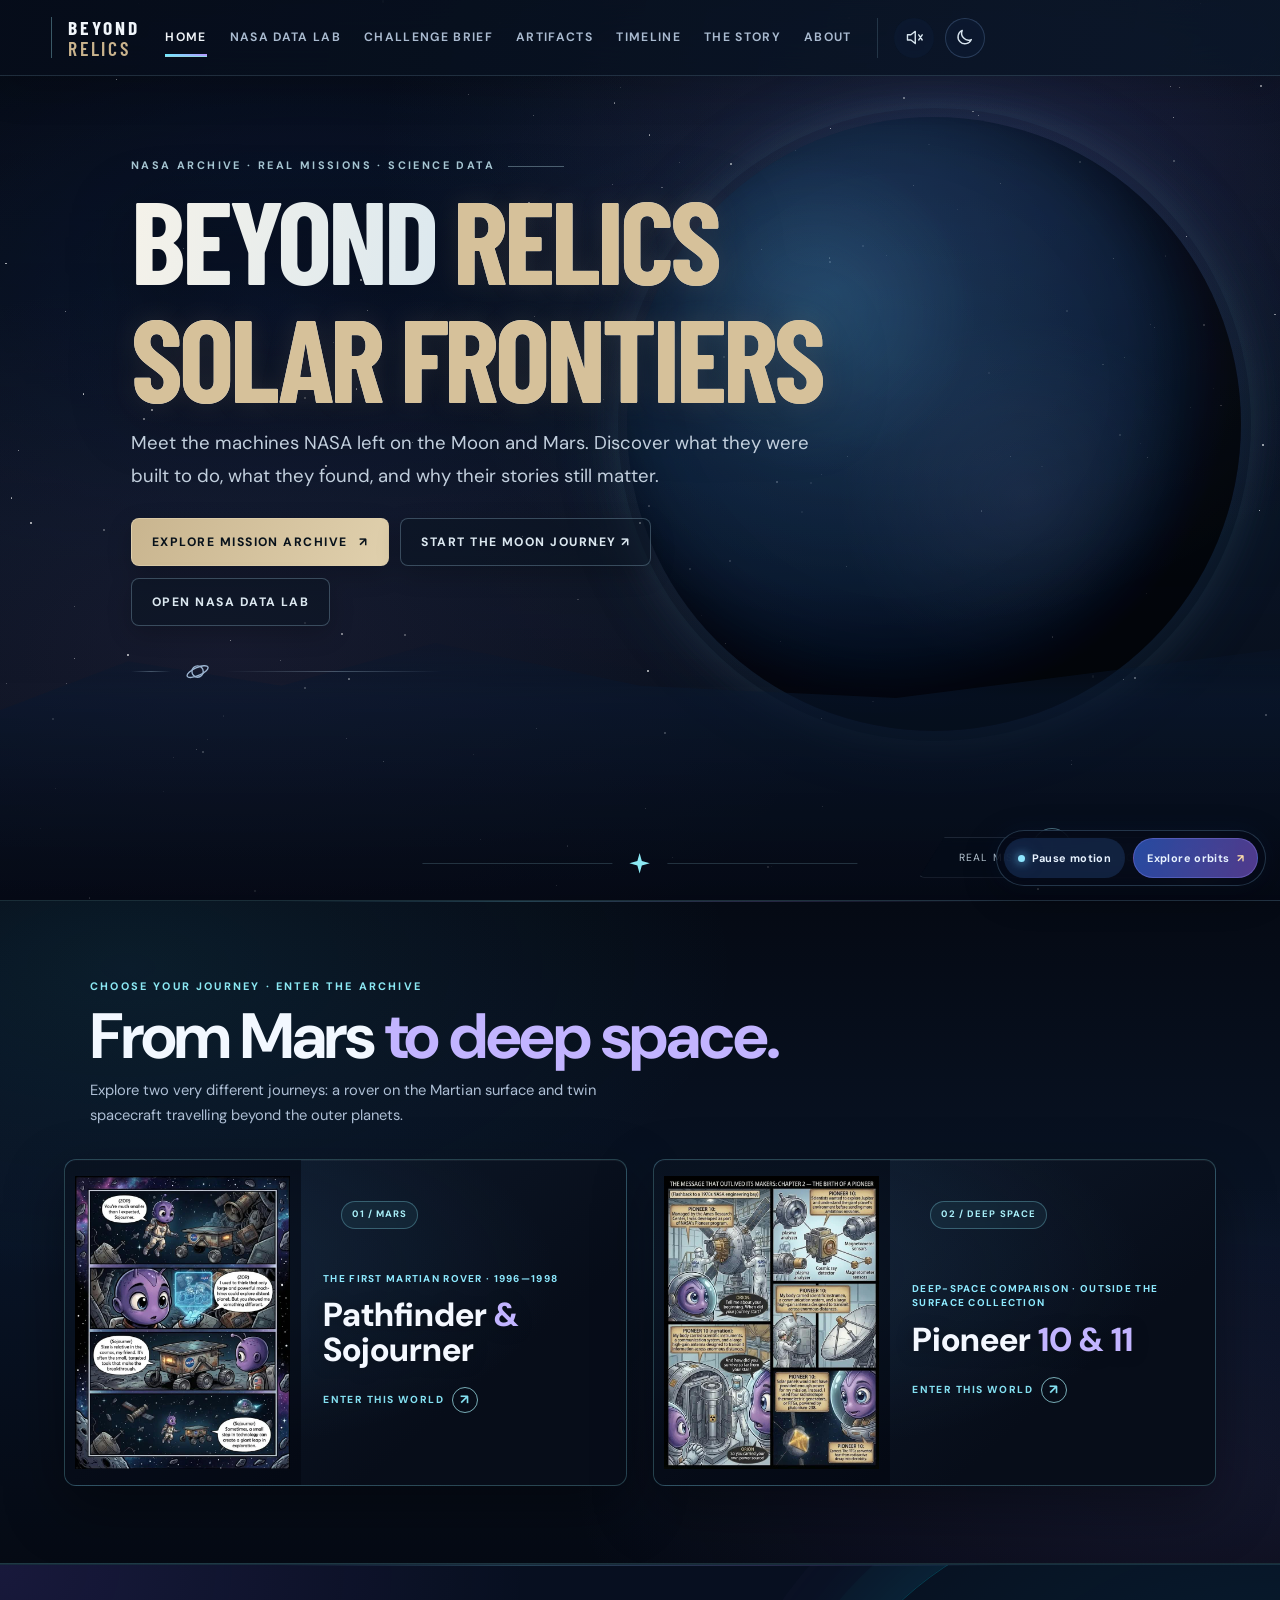
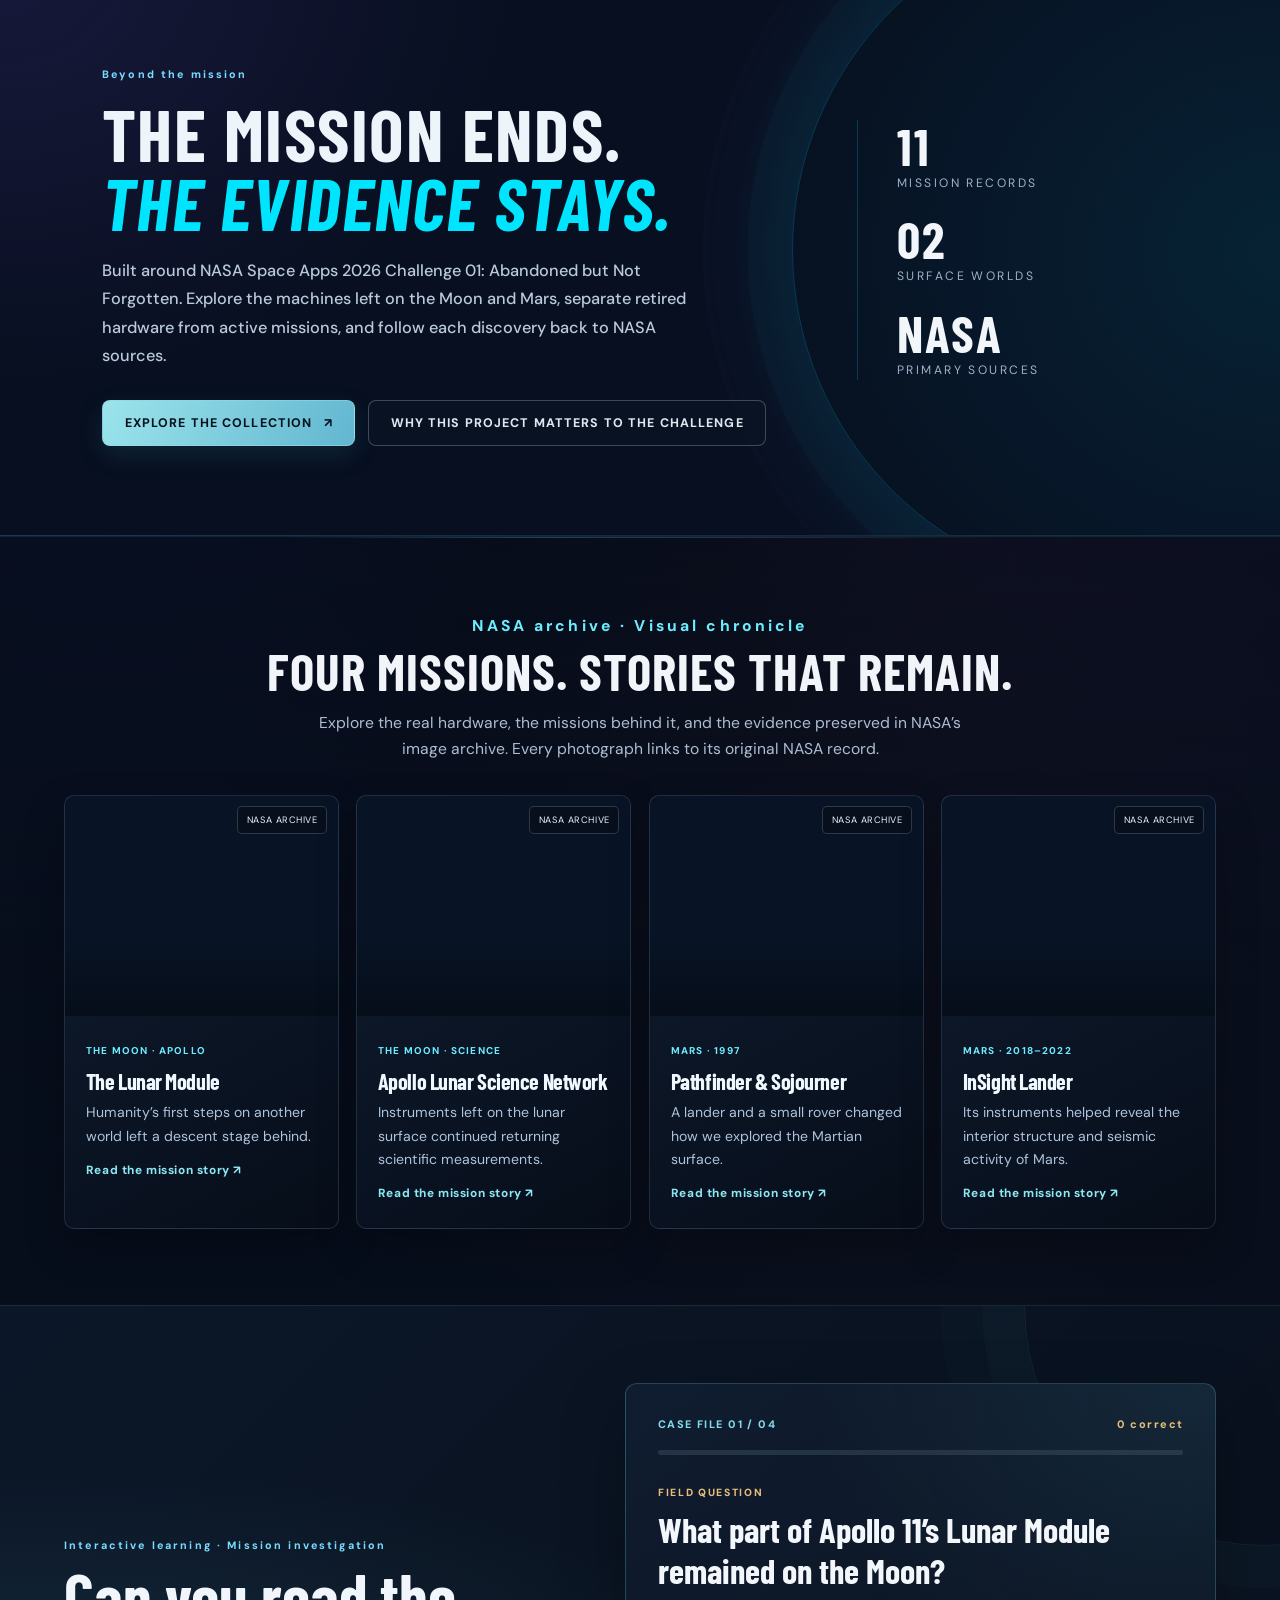
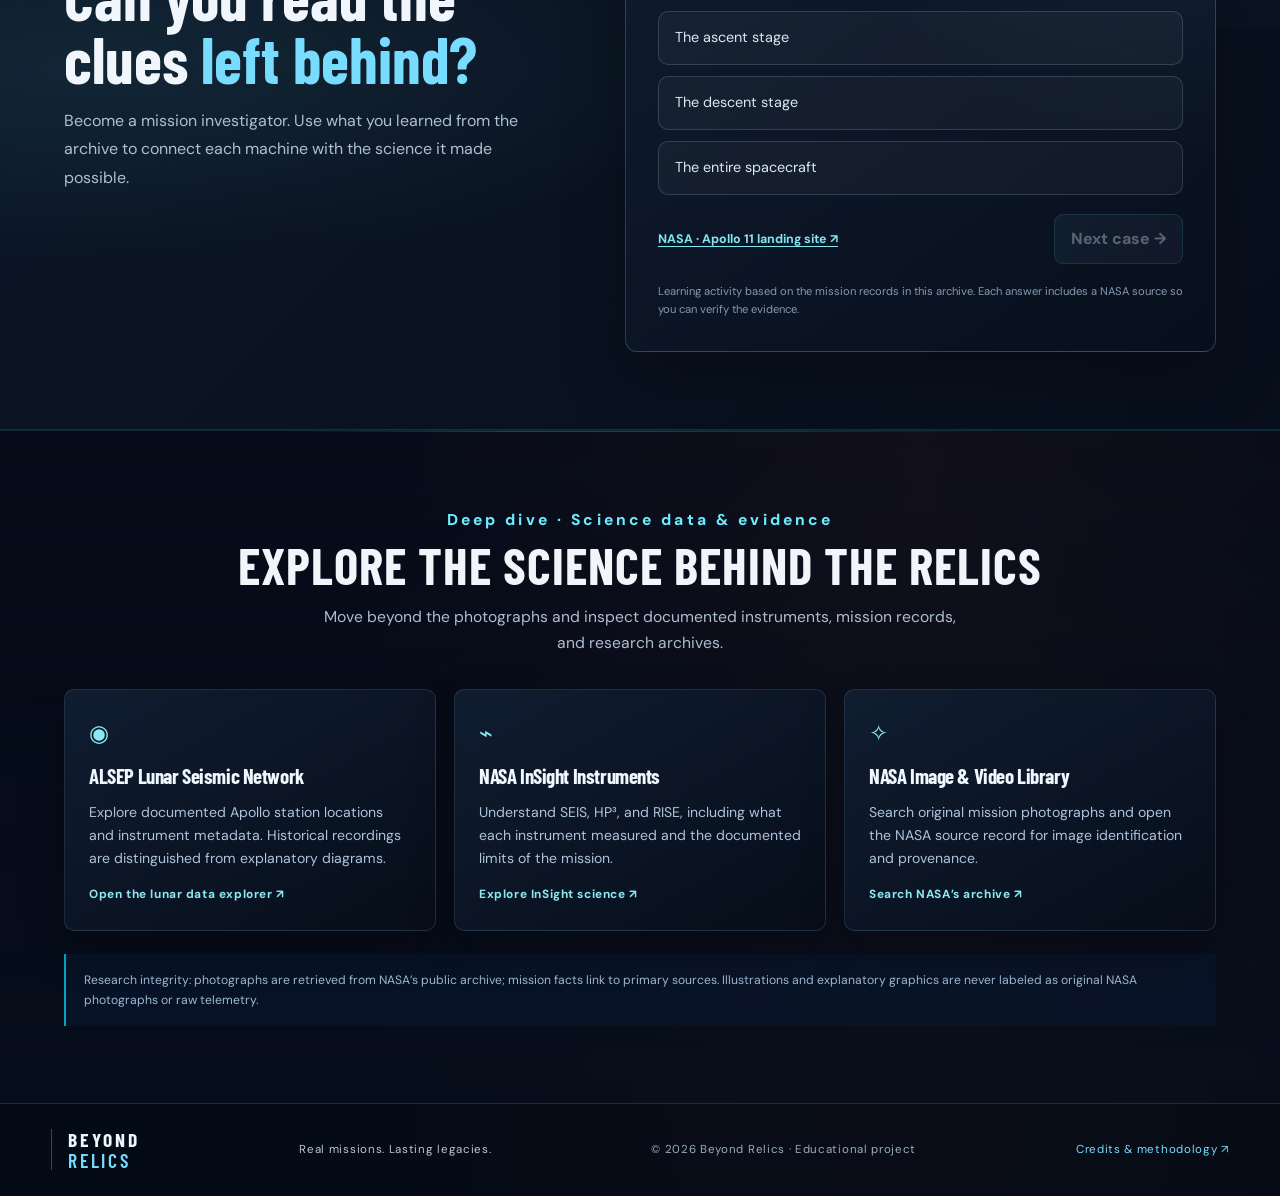
==== commit cc8fd9da: "Add a direct guided Moon journey entry on the homepage" ====
--- a/index.html
+++ b/index.html
@@ -81,7 +81,7 @@
     <p class="kicker">NASA ARCHIVE · REAL MISSIONS · SCIENCE DATA</p>
     <h1><span>Beyond <em>Relics</em></span><span><em>Solar Frontiers</em></span></h1>
     <p class="sub">Meet the machines NASA left on the Moon and Mars. Discover what they were built to do, what they found, and why their stories still matter.</p>
-    <div class="hero-actions"><a class="btn" href="artifacts.html">Explore mission archive <span aria-hidden="true">↗</span></a><a class="btn ghost" href="data.html">Open NASA Data Lab</a></div>
+    <div class="hero-actions"><a class="btn" href="artifacts.html">Explore mission archive <span aria-hidden="true">↗</span></a><a class="btn ghost" href="lunar-journey.html">Start the Moon journey ↗</a><a class="btn ghost" href="data.html">Open NASA Data Lab</a></div>
     <div class="divider" aria-hidden="true">
       <svg viewBox="0 0 24 24"><circle cx="12" cy="12" r="5"/><ellipse cx="12" cy="12" rx="10" ry="3.5" transform="rotate(-24 12 12)"/></svg>
     </div>
--- a/css/cosmic-environment.css
+++ b/css/cosmic-environment.css
@@ -17,6 +17,35 @@
   radial-gradient(ellipse at 92% 12%,rgba(112,66,185,.16),transparent 42rem),
   radial-gradient(ellipse at 72% 84%,rgba(183,87,55,.075),transparent 36rem),
   linear-gradient(180deg,#040713 0%,#080d1c 55%,#050916 100%);
+}
+body:not(.reader-page)::before{
+ opacity:.34;
+ background-image:
+  radial-gradient(ellipse at 14% 22%,rgba(34,88,220,.22),transparent 34%),
+  radial-gradient(ellipse at 82% 18%,rgba(125,67,210,.19),transparent 38%),
+  radial-gradient(ellipse at 72% 78%,rgba(211,105,64,.09),transparent 30%),
+  radial-gradient(1px 1px at 8% 18%,#d9edf8 99%,transparent),
+  radial-gradient(1px 1px at 73% 13%,#d9edf8 99%,transparent),
+  radial-gradient(1.5px 1.5px at 41% 64%,#d9edf8 99%,transparent);
+ background-size:100% 100%,100% 100%,100% 100%,390px 310px,510px 420px,620px 490px;
+ animation:br-nebula-background-drift 70s ease-in-out infinite alternate;
+}
+@keyframes br-nebula-background-drift{
+ from{background-position:0 0,0 0,0 0,0 0,0 0,0 0}
+ to{background-position:3% -2%,-3% 3%,2% 2%,390px 310px,-510px 420px,620px -490px}
+}
+.hero::before{
+ opacity:.8;
+ background:
+  radial-gradient(ellipse at 24% 34%,rgba(31,84,213,.22),transparent 36%),
+  radial-gradient(ellipse at 78% 24%,rgba(129,69,211,.2),transparent 38%),
+  radial-gradient(ellipse at 62% 72%,rgba(214,115,68,.1),transparent 31%),
+  linear-gradient(180deg,rgba(4,7,19,.02),rgba(4,7,19,.38));
+ animation:br-nebula-hero-drift 38s ease-in-out infinite alternate;
+}
+@keyframes br-nebula-hero-drift{
+ from{background-position:0 0,0 0,0 0,0 0}
+ to{background-position:6% -4%,-5% 4%,3% 3%,0 0}
 }
 body.reader-page #br-cosmic-canvas{opacity:.24}
 .br-cosmic-dock{
@@ -51,6 +80,7 @@
  .br-cosmic-dock button,.br-cosmic-dock a{min-height:38px;padding:0 10px;font-size:.61rem}
 }
 @media(prefers-reduced-motion:reduce){
+ body:not(.reader-page)::before,.hero::before{animation:none!important}
  #br-cosmic-canvas{opacity:.48}
  .br-cosmic-dock button,.br-cosmic-dock a{transition:none}
 }
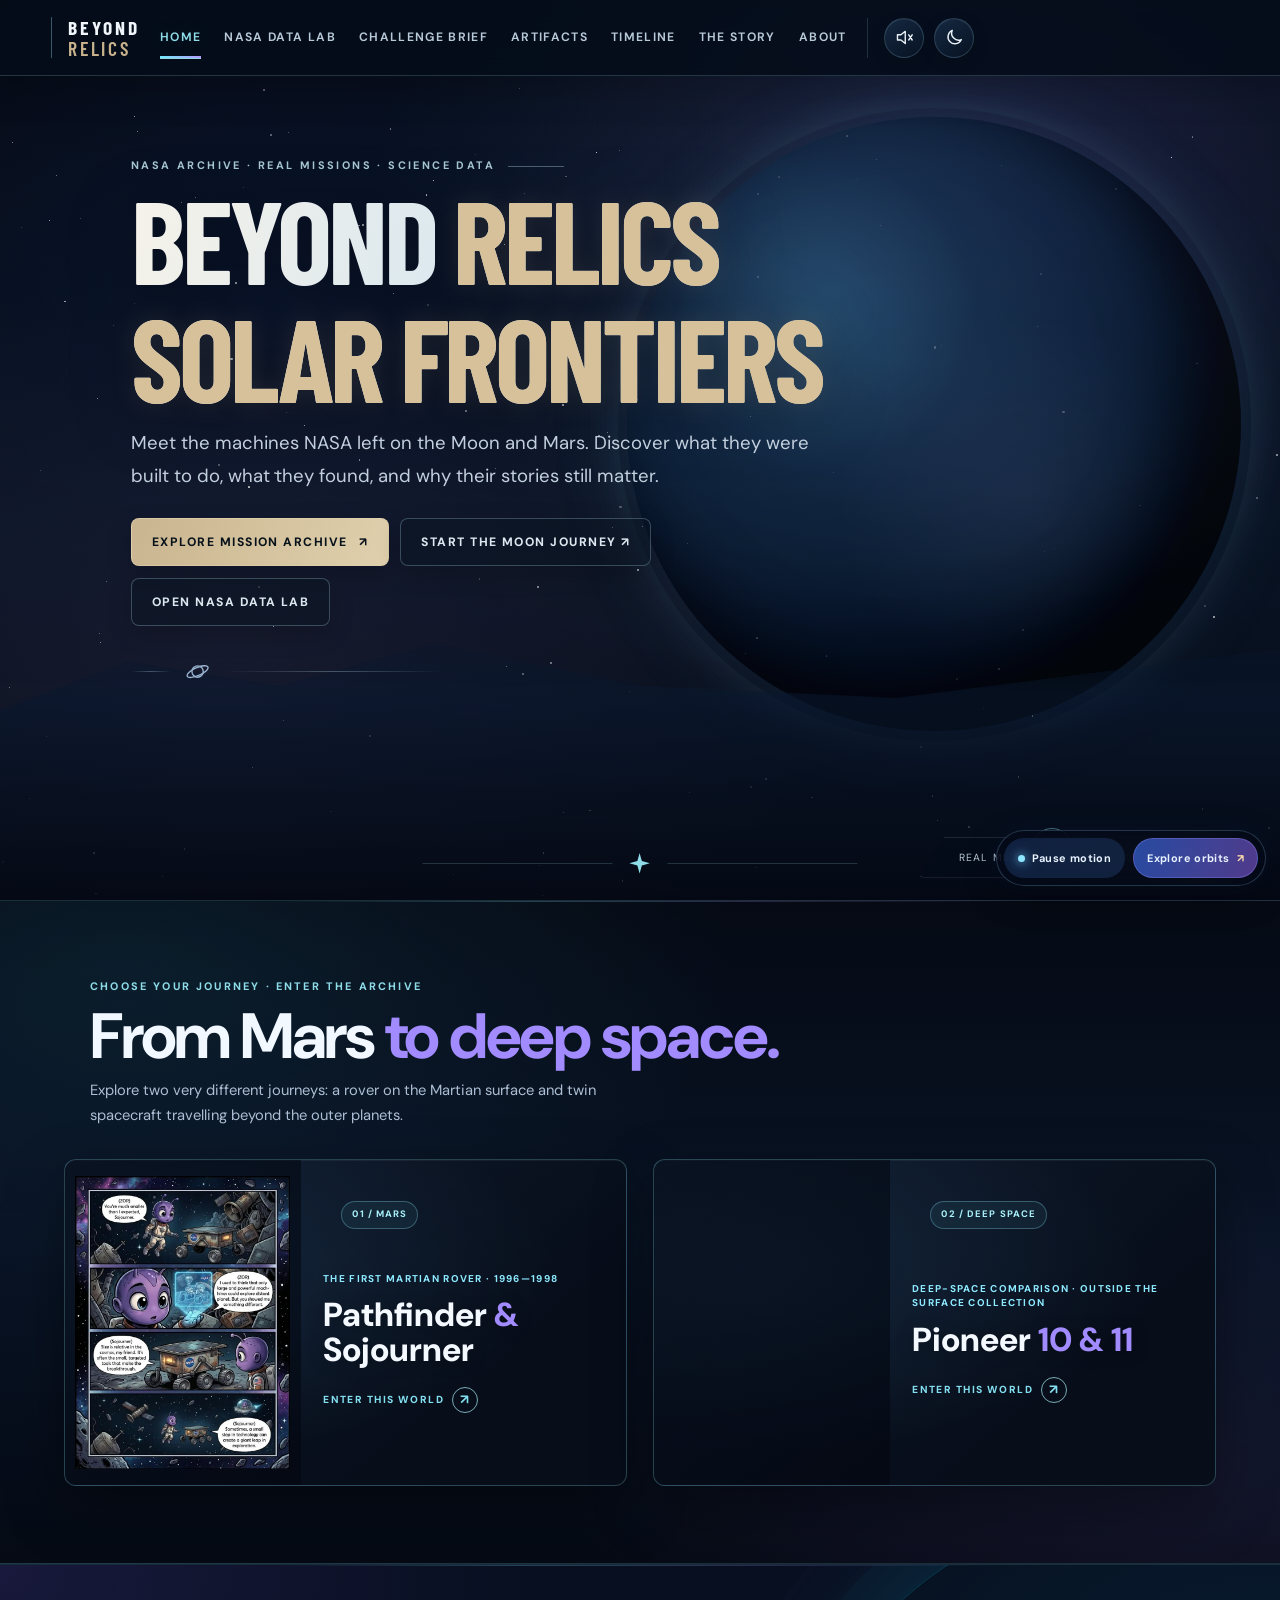
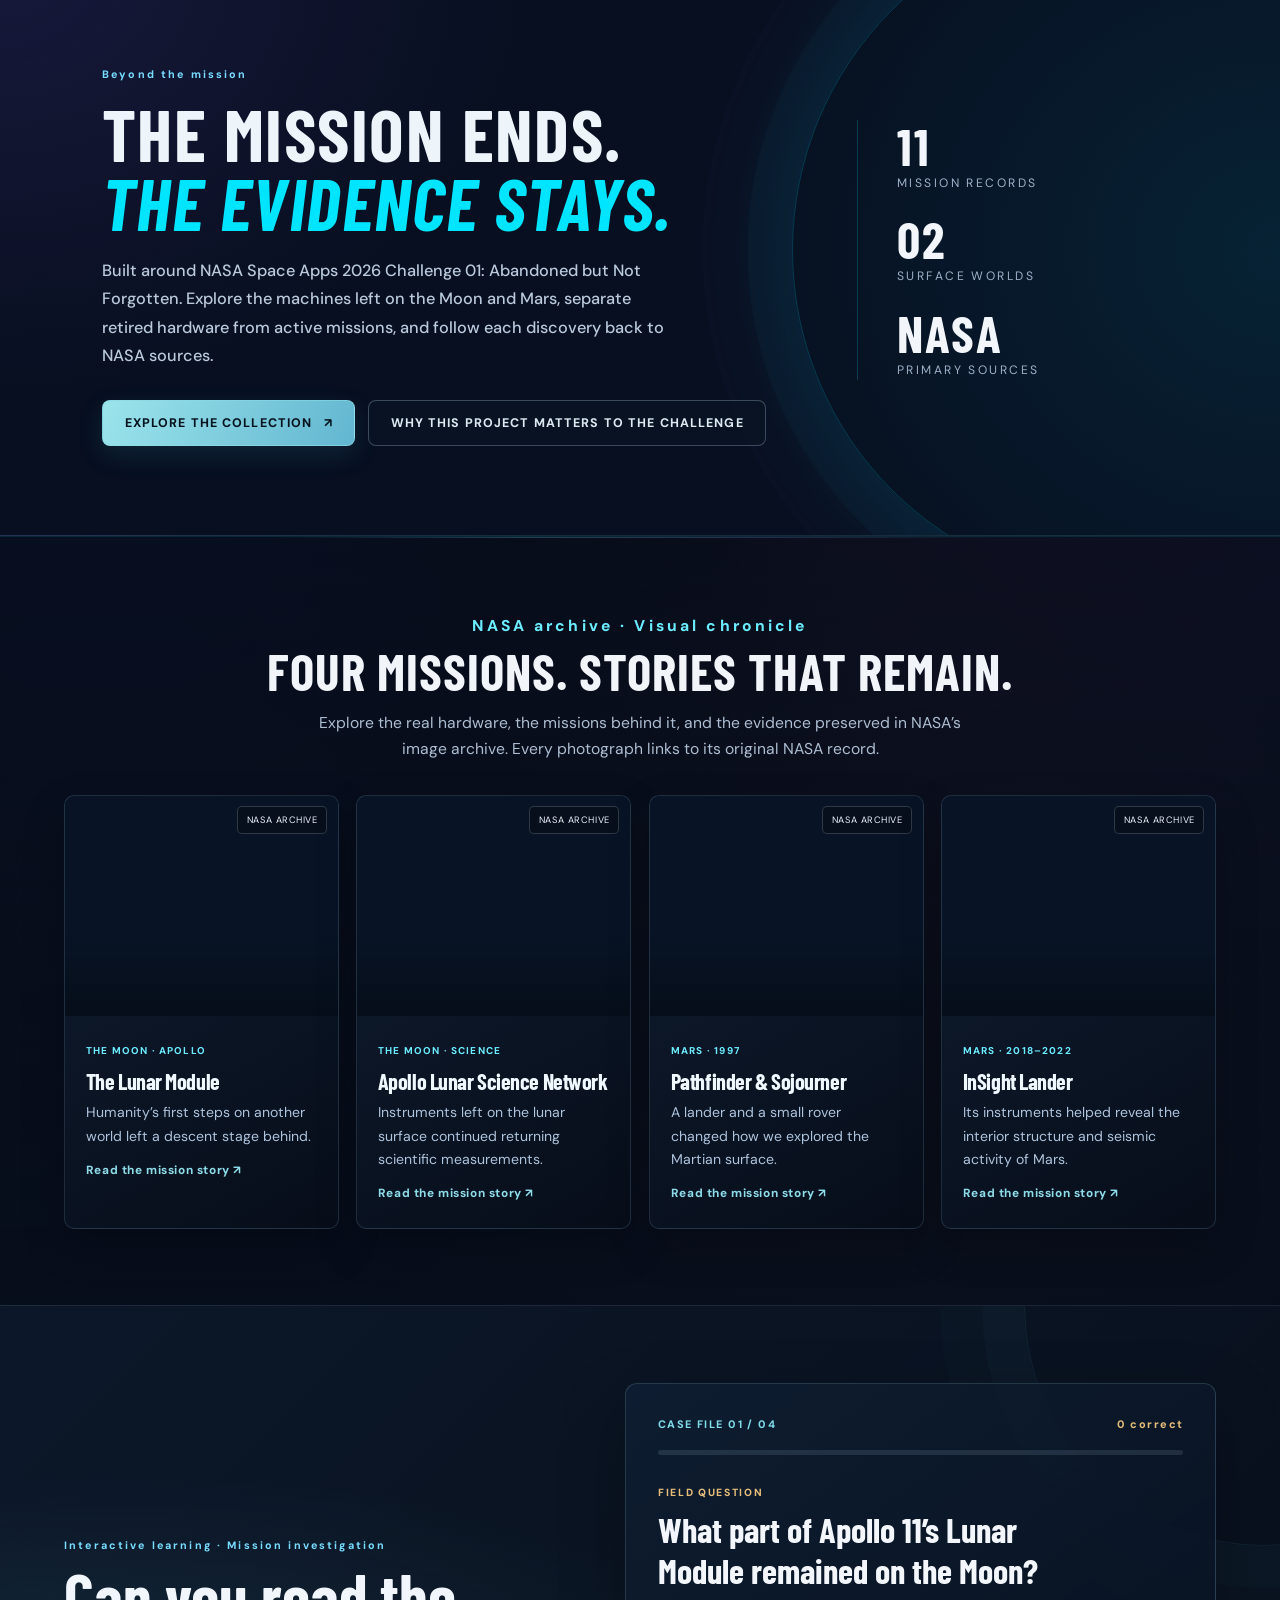
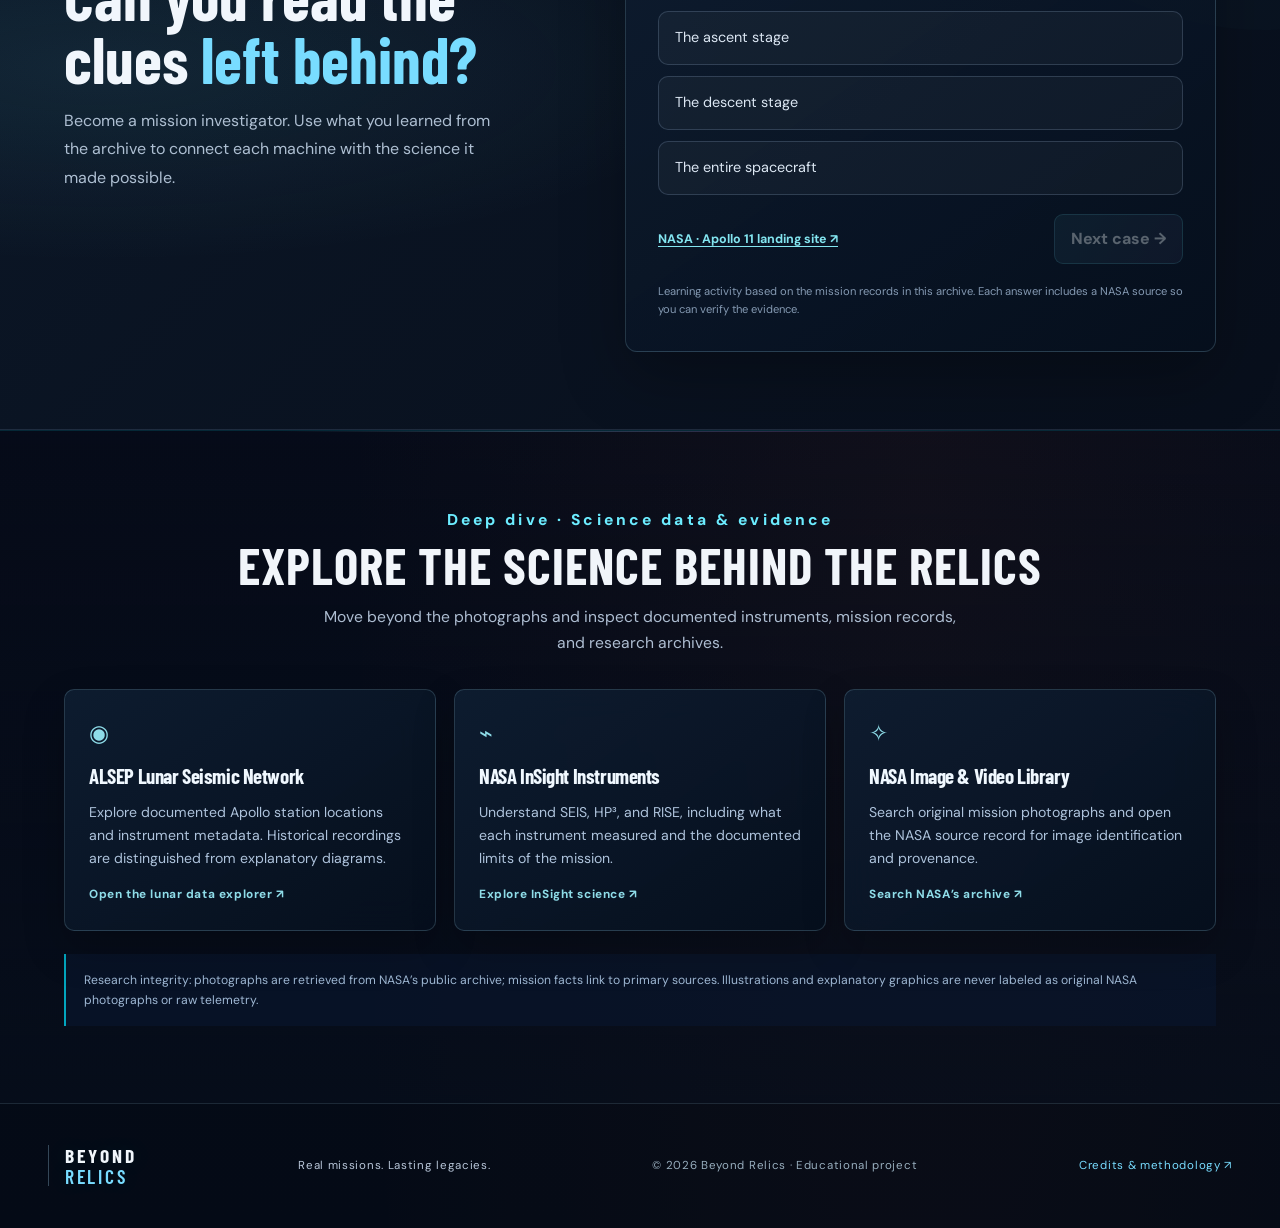
==== commit 7b9de8b8: "Apply consistent responsive layout layer across pages" ====
--- a/index.html
+++ b/index.html
@@ -33,6 +33,7 @@
 <script src="js/motion-system.js" defer></script>
 <link rel="stylesheet" href="css/visual-system.css">
 <link rel="stylesheet" href="css/cosmic-environment.css">
+<link rel="stylesheet" href="css/layout-consistency.css">
 </head>
 <body>
 <a class="skip-link" href="#home">Skip to content</a>
--- a/css/visual-system.css
+++ b/css/visual-system.css
@@ -113,3 +113,13 @@
 .reader-thumb[aria-current=true]{border-color:#8edce8}
 .reader-help{background:rgba(5,15,28,.92);border-color:rgba(142,190,211,.2);color:#b9cbd6}
 .reader-error{color:#b9cbd6}.reader-error a{color:#8edce8}
+
+
+/* Editorial archive refinement — cinematic, but keeps the original content hierarchy. */
+:where(.archive-hero,.artifacts-hero,.archive-intro){position:relative}
+:where(.archive-hero,.artifacts-hero,.archive-intro)::after{content:"";position:absolute;inset:auto 0 -1px;height:1px;background:linear-gradient(90deg,transparent,rgba(142,220,232,.34),rgba(226,194,141,.28),transparent);pointer-events:none}
+:where(.artifact-card,.acard,.mission-card){border:1px solid rgba(142,190,218,.15);background:linear-gradient(150deg,rgba(17,34,53,.78),rgba(6,13,27,.94));box-shadow:0 16px 46px rgba(0,0,0,.16);transition:transform .28s ease,border-color .28s ease,box-shadow .28s ease}
+:where(.artifact-card,.acard,.mission-card):hover{transform:translateY(-4px);border-color:rgba(142,220,232,.4);box-shadow:0 22px 56px rgba(0,0,0,.28),0 0 30px rgba(83,175,207,.07)}
+:where(.artifact-card,.acard,.mission-card) :where(h2,h3){text-wrap:balance}
+:where(.archive-grid,.artifacts-grid,.artifact-grid){align-items:stretch}
+@media(prefers-reduced-motion:reduce){:where(.artifact-card,.acard,.mission-card){transition:none}:where(.artifact-card,.acard,.mission-card):hover{transform:none}}
--- a/css/layout-consistency.css
+++ b/css/layout-consistency.css
@@ -0,0 +1,151 @@
+/* Beyond Relics — cross-page layout consistency layer.
+   Loaded after each page's existing stylesheets; intentionally presentation-only. */
+:root{
+  --br-space-0:#040914;
+  --br-space-1:#091426;
+  --br-glass:rgba(11,25,43,.78);
+  --br-glass-strong:rgba(6,15,29,.94);
+  --br-line:rgba(142,190,211,.22);
+  --br-line-hot:rgba(142,220,232,.48);
+  --br-text:#eaf2f8;
+  --br-muted:#a9bac9;
+  --br-cyan:#8edce8;
+  --br-violet:#a18bff;
+  --br-gold:#e2c28d;
+}
+html{scroll-padding-top:5rem}
+body{color:var(--br-text);font-kerning:normal}
+:where(main,section,article,header,footer,nav,.page,.panel,.reader-stage){min-width:0}
+:where(h1,h2,h3,h4){text-wrap:balance}
+:where(p,li){text-wrap:pretty}
+:where(button,a,input,select,textarea){-webkit-tap-highlight-color:transparent}
+:where(button,a,input,select,textarea):focus-visible{outline:2px solid var(--br-cyan)!important;outline-offset:3px!important}
+:where(.nav,.reader-top,.reader-bottom){
+ border-color:var(--br-line)!important;
+ background:rgba(5,13,26,.88)!important;
+ box-shadow:0 10px 34px rgba(0,0,0,.16);
+ backdrop-filter:blur(18px);-webkit-backdrop-filter:blur(18px)
+}
+.nav{position:relative;z-index:20;gap:clamp(.65rem,1.6vw,1.5rem)}
+.nav .brand,.reader-title strong{color:#f0f6fb}
+.nav .links{align-items:center}
+.nav .links a{display:inline-flex;align-items:center;min-height:42px;color:#b8c9d8;transition:color .2s ease}
+.nav .links a:hover,.nav .links a[aria-current=page]{color:var(--br-cyan)}
+.nav .links a[aria-current=page]{text-shadow:0 0 18px rgba(142,220,232,.18)}
+.tools button,.reader-tool,.reader-arrow{
+ border:1px solid var(--br-line)!important;
+ background:linear-gradient(145deg,rgba(22,43,68,.94),rgba(8,19,35,.96))!important;
+ color:var(--br-text)!important;
+ box-shadow:inset 0 1px rgba(255,255,255,.045),0 5px 16px rgba(0,0,0,.16)
+}
+:where(.tools button,.reader-tool,.reader-arrow,.btn,.chip,.universe-entry-launch,.artifact-3d-toolbar button,.cinema-controls button){
+ transition:background-color .2s ease,border-color .2s ease,color .2s ease,box-shadow .2s ease,transform .2s ease
+}
+:where(.btn,.universe-entry-launch,.detective-controls button,.cinema-controls button){
+ min-height:44px;border-radius:999px
+}
+:where(.btn,.universe-entry-launch):hover{
+ border-color:var(--br-line-hot);box-shadow:0 8px 28px rgba(62,151,190,.16);transform:translateY(-2px)
+}
+:where(.panel,.science-card,.detective-console,.release-card,.evidence-metric,.research-method,.data-stamp){
+ border-color:var(--br-line)!important;
+ background:linear-gradient(145deg,rgba(15,31,51,.86),rgba(6,15,29,.92))!important;
+ box-shadow:0 18px 48px rgba(0,0,0,.2),inset 0 1px rgba(255,255,255,.035)
+}
+:where(.page,.mission-brief,.chronicle-section,.science-panels,.mission-detective,.story-worlds){
+ isolation:isolate
+}
+.page{padding-top:clamp(2.2rem,5vw,4.4rem)}
+.page-title{max-width:18ch;line-height:1.02}
+.lead{max-width:62ch;color:#c1d0dc;line-height:1.65}
+:where(.section-heading,.detective-heading,.story-worlds-heading){max-width:70rem;margin-inline:auto}
+:where(.section-heading,.detective-heading,.story-worlds-heading) h2{line-height:1.08}
+:where(.chronicle-card,.science-card,.story-world-card,.acard,.mission-frame,.release-card){
+ min-width:0;overflow:hidden;border-radius:14px
+}
+:where(.chronicle-card,.science-card,.acard,.mission-frame){
+ border:1px solid rgba(142,190,211,.2);
+ background:linear-gradient(150deg,rgba(16,34,55,.86),rgba(5,13,26,.96));
+ box-shadow:0 16px 42px rgba(0,0,0,.2)
+}
+:where(.chronicle-card,.science-card,.acard,.mission-frame):hover{
+ border-color:rgba(142,220,232,.42);
+ box-shadow:0 22px 52px rgba(0,0,0,.28),0 0 24px rgba(77,159,190,.08)
+}
+:where(.chronicle-copy,.science-card,.abody){color:var(--br-text)}
+:where(.chronicle-copy p,.science-card p,.abody p){color:#b8c8d5;line-height:1.62}
+:where(.chronicle-copy a,.science-card a,.more,.footer-credits){color:var(--br-cyan)}
+:where(.search input,.toolbar input,.toolbar select,.search-console input,.search-console select){
+ min-height:44px;border:1px solid var(--br-line);border-radius:9px;background:rgba(4,12,24,.78);color:var(--br-text)
+}
+:where(.search input,.toolbar input,.toolbar select):focus{border-color:var(--br-cyan);box-shadow:0 0 0 3px rgba(142,220,232,.1);outline:0}
+.chip{min-height:40px;border-radius:999px;border-color:var(--br-line);background:rgba(10,23,40,.62);color:#b8c8d5}
+.chip[aria-pressed=true]{border-color:var(--br-cyan);background:rgba(60,126,151,.2);color:#eafaff}
+:where(.footer,.reader-bottom){gap:1rem}
+.footer{padding:clamp(1.5rem,4vw,2.6rem) clamp(1rem,4vw,3rem)}
+/* Comic: the original panel artwork and sequence stay untouched. */
+.reader-page{min-height:100dvh;background:#040914;color:#edf5fb}
+.reader-top{min-height:68px;padding:10px clamp(12px,3vw,28px)}
+.reader-stage{
+ min-height:0;
+ background:radial-gradient(ellipse at 50% 40%,rgba(25,49,77,.92),rgba(7,17,32,.98) 62%,#030812 100%);
+}
+.reader-image-wrap{max-width:min(100%,1200px)}
+.reader-image{max-width:100%;max-height:calc(100dvh - 190px);object-fit:contain}
+.reader-bottom{padding:10px clamp(10px,2vw,24px);min-height:66px}
+.reader-thumbs{min-width:0;scrollbar-width:thin;scrollbar-color:rgba(142,220,232,.45) transparent}
+.reader-thumb{border-radius:7px;overflow:hidden}
+.reader-caption{max-width:min(88%,760px);line-height:1.55}
+.cinema-controls{display:flex;flex-wrap:wrap;justify-content:center;gap:8px;max-width:calc(100% - 24px)}
+.cinema-controls button{min-width:84px;min-height:42px;border:1px solid var(--br-line);border-radius:999px;background:rgba(7,18,33,.92);color:var(--br-text)}
+.reader-arrow{width:clamp(38px,4vw,54px);height:clamp(48px,7vw,70px);border-radius:12px}
+.artifact-3d-stage,.artifact-model-viewer{overflow:hidden;border-radius:16px}
+.artifact-3d-toolbar{display:flex;flex-wrap:wrap;gap:8px;justify-content:center}
+.artifact-3d-toolbar button{min-height:44px;min-width:44px;border-radius:9px}
+.br-cosmic-dock{max-width:calc(100vw - 20px)}
+@media(max-width:900px){
+ .nav{align-items:center}
+ .nav>nav{min-width:0}
+ .nav .links{gap:clamp(.8rem,3vw,1.3rem);padding-inline:2px}
+ .nav .links li{flex:0 0 auto}
+ .nav .links a{white-space:nowrap}
+}
+@media(max-width:650px){
+ .page{padding-inline:clamp(14px,4vw,22px)}
+ .page-title{font-size:clamp(2.15rem,10vw,3.5rem)}
+ .lead{font-size:1rem}
+ .toolbar{width:100%;min-width:0}
+ .page .grid{grid-template-columns:minmax(0,1fr)}
+ .page .acard{border-radius:13px}
+ .nav{gap:8px;padding-inline:12px}
+ .nav .links{gap:1rem}
+ .nav .links a{font-size:.72rem;min-height:40px}
+ .reader-top{align-items:center;gap:8px;flex-wrap:wrap}
+ .reader-back{min-width:0;flex:1 1 100%}
+ .reader-tools{display:flex;gap:6px}
+ .reader-tool{min-width:40px;min-height:40px}
+ .reader-stage{min-height:0}
+ .reader-image{max-height:calc(100dvh - 230px)}
+ .reader-bottom{display:flex;flex-wrap:wrap;align-items:center}
+ .reader-thumbs{order:3;flex:1 1 100%;overflow-x:auto}
+ .cinema-controls{bottom:max(10px,env(safe-area-inset-bottom));gap:6px}
+ .cinema-controls button{min-width:76px;min-height:44px;padding-inline:10px;font-size:.72rem}
+ .reader-arrow{z-index:8;width:38px;height:52px}
+ .artifact-3d-stage{min-height:clamp(430px,72svh,600px)}
+ .artifact-3d-toolbar{padding:10px}
+ .artifact-3d-toolbar button{flex:1 1 auto}
+ .br-cosmic-dock{left:10px;right:10px;bottom:max(10px,env(safe-area-inset-bottom));justify-content:center;width:max-content;max-width:calc(100vw - 20px);margin-inline:auto}
+}
+@media(max-width:390px){
+ .nav .links{gap:.8rem}
+ .nav .links a{font-size:.67rem}
+ .reader-tools{width:100%;justify-content:flex-end}
+ .reader-counter{margin-inline-start:auto}
+ .cinema-controls button{min-width:68px;font-size:.65rem}
+}
+@media(hover:none){
+ :where(.chronicle-card,.science-card,.acard,.mission-frame):hover{transform:none}
+}
+@media(prefers-reduced-motion:reduce){
+ *,*::before,*::after{scroll-behavior:auto!important;transition-duration:.01ms!important;animation-duration:.01ms!important;animation-iteration-count:1!important}
+}
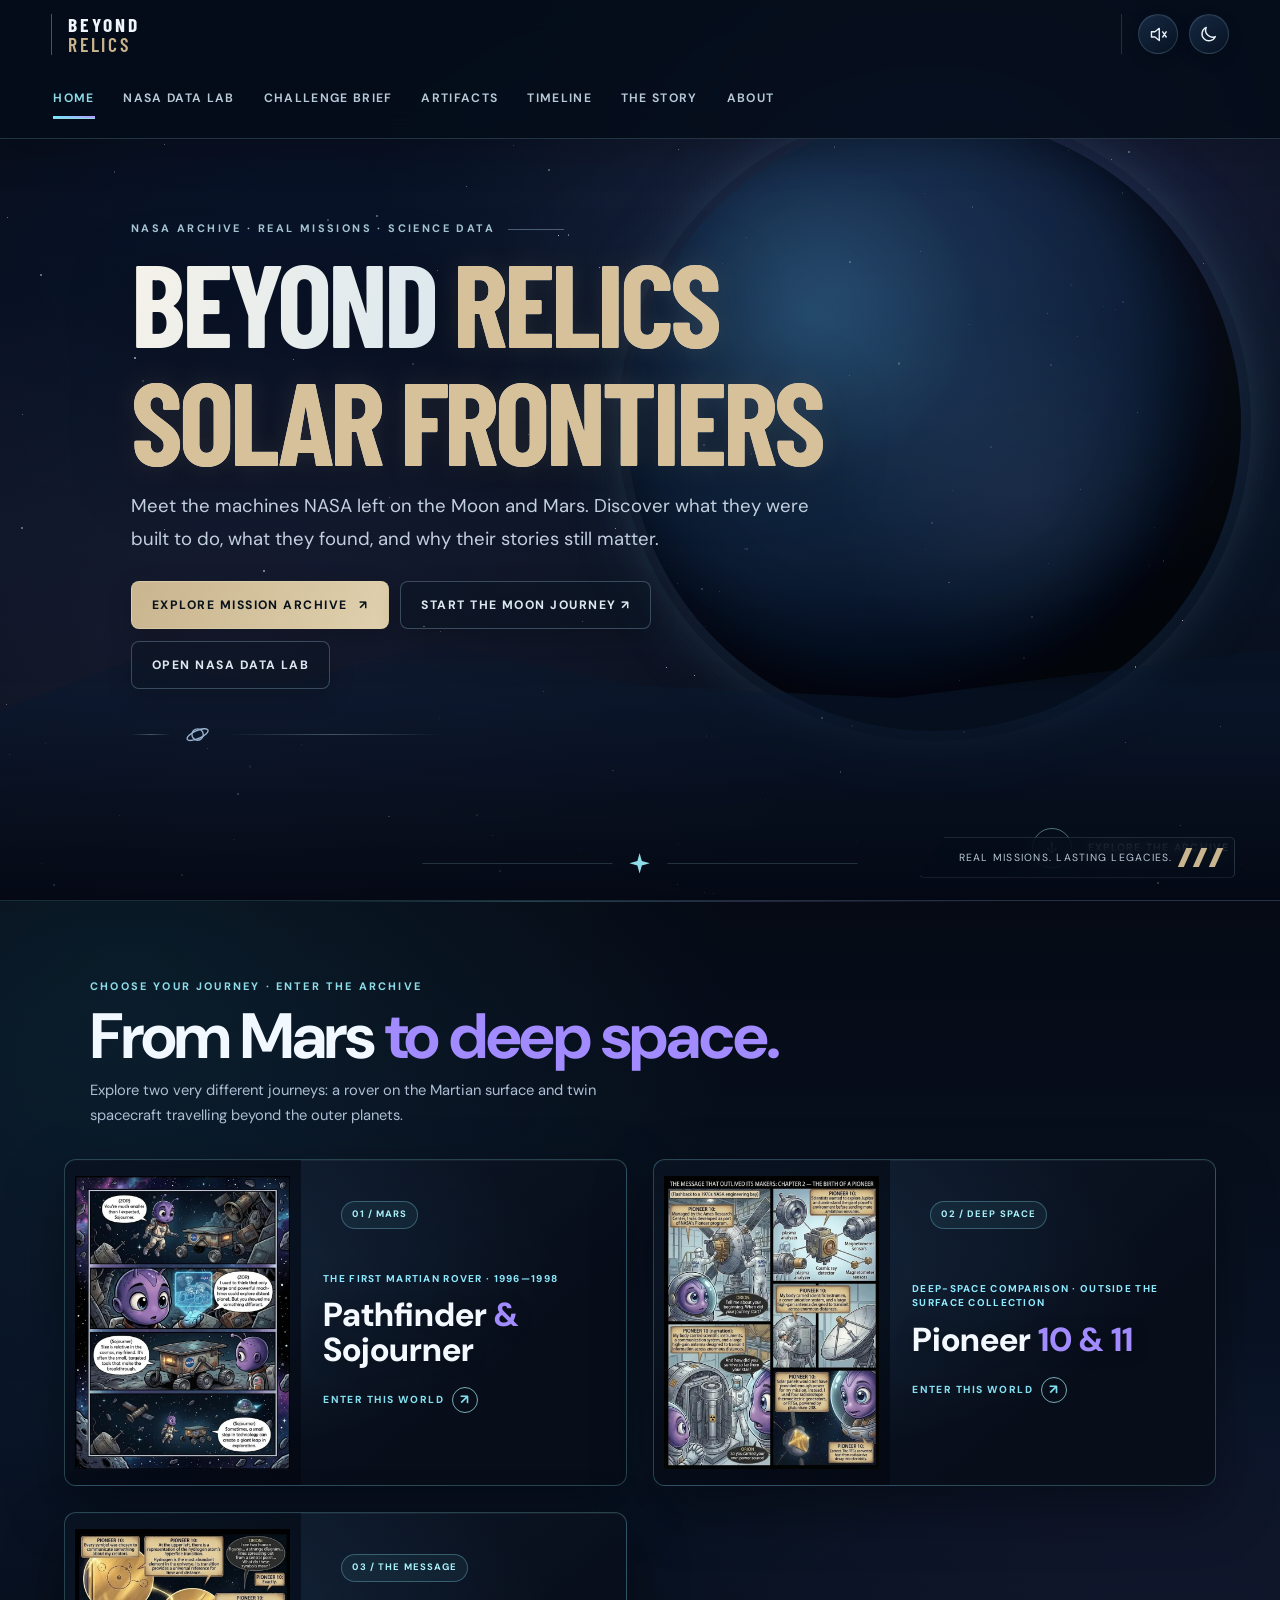
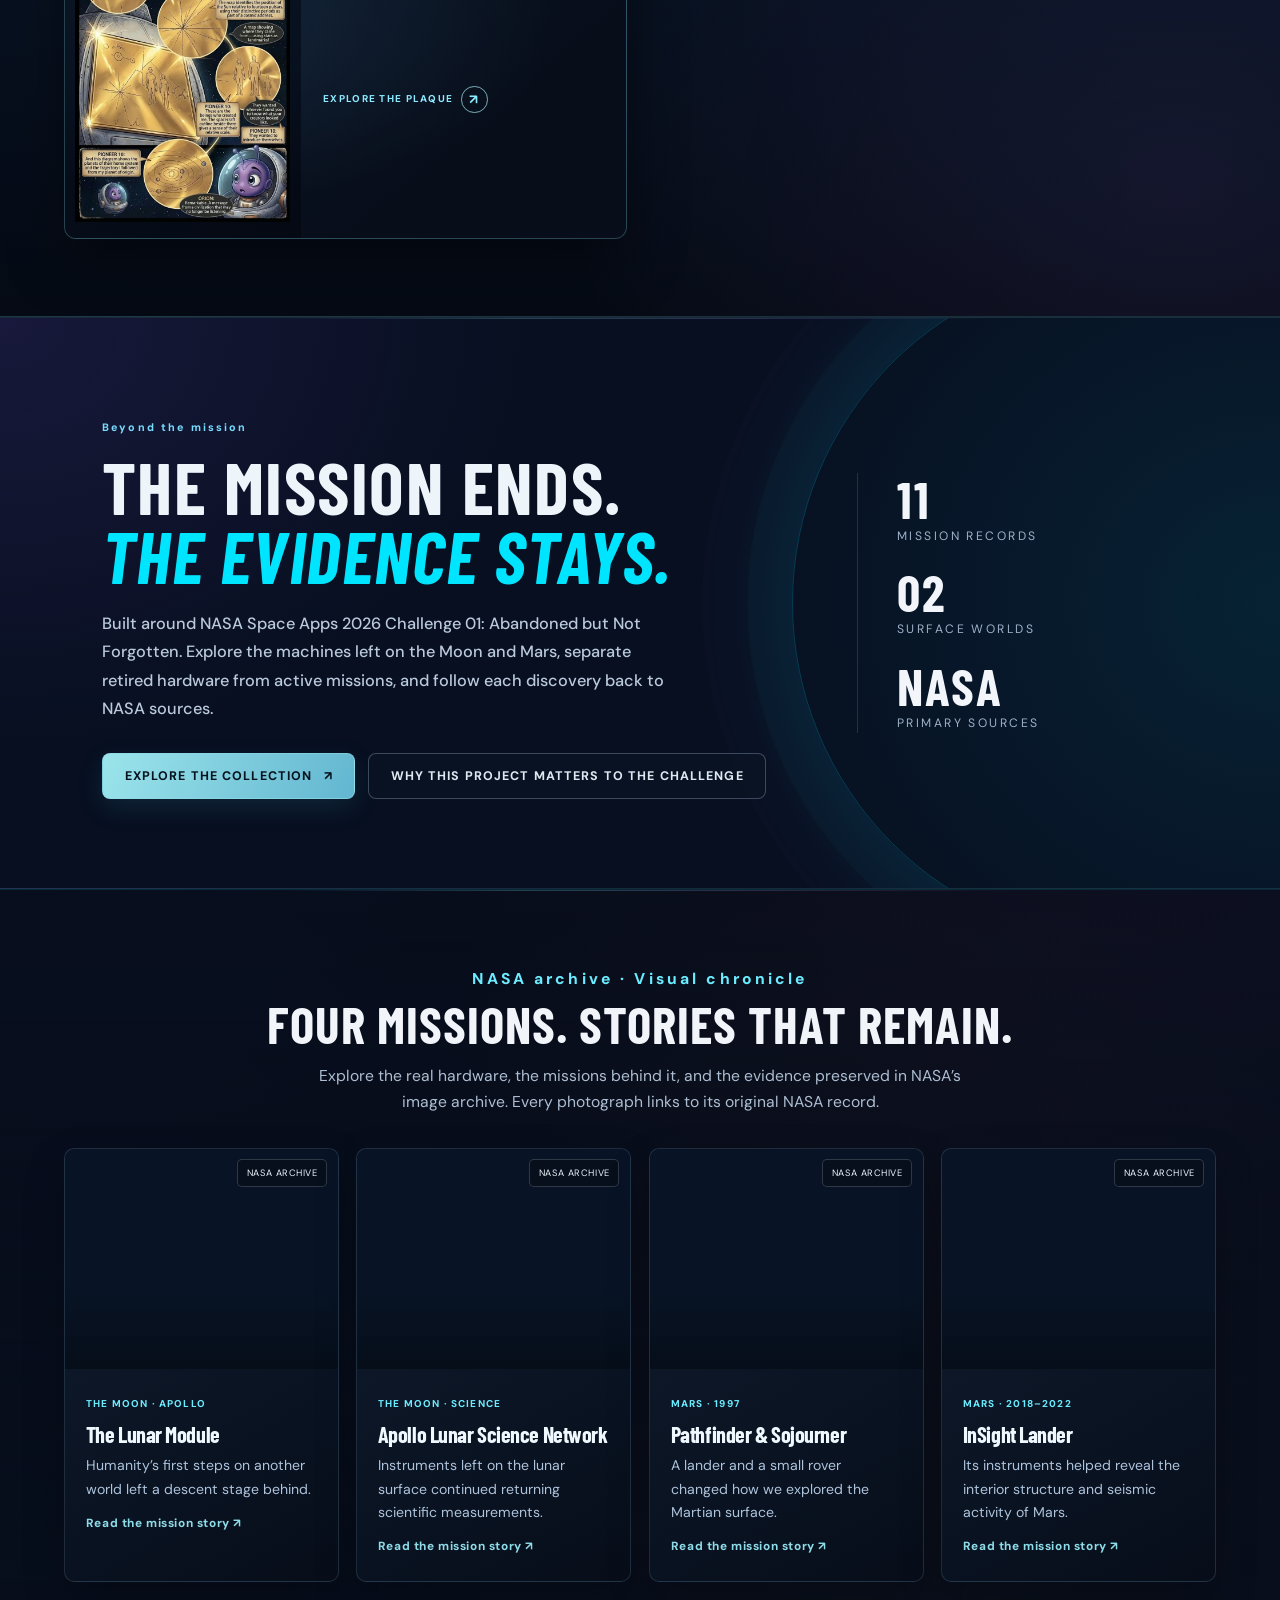
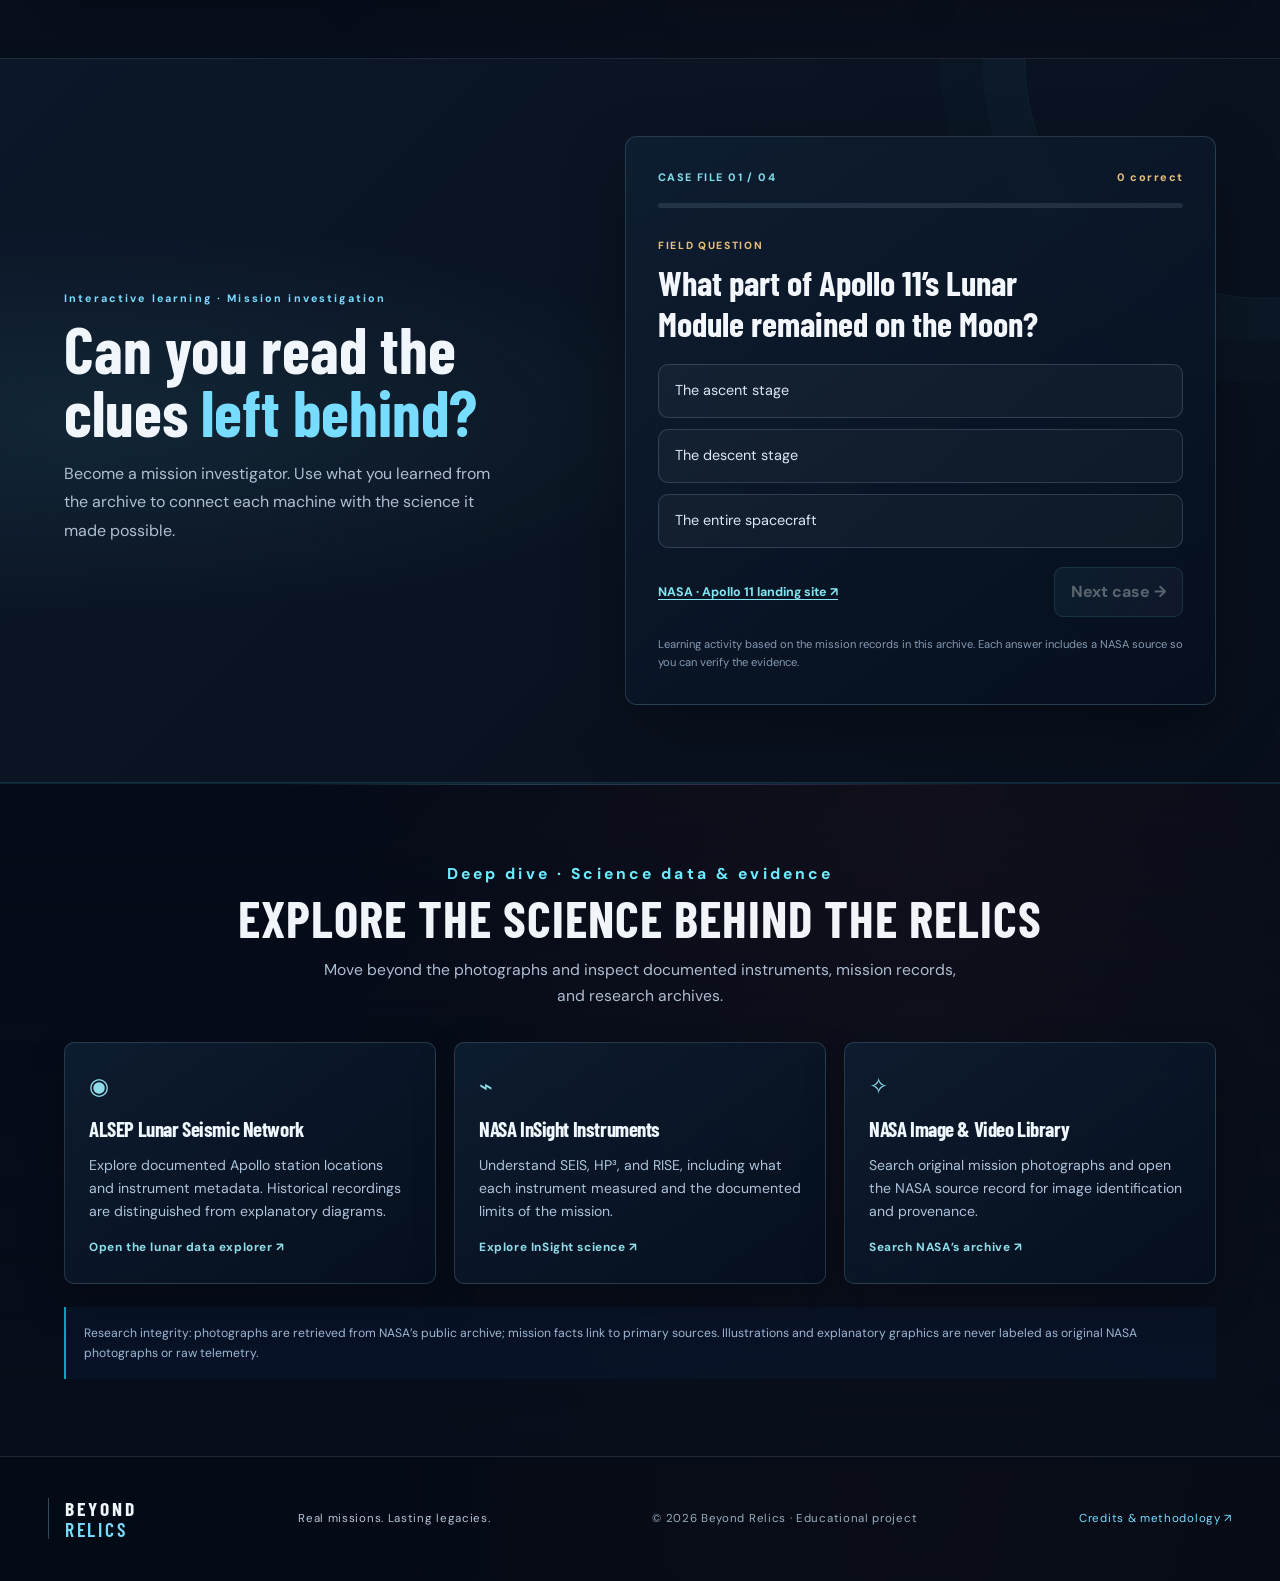
==== commit a82232e0: "Connect the Pioneer Plaque story from the homepage" ====
--- a/index.html
+++ b/index.html
@@ -124,6 +124,12 @@
         <span class="story-world-cta">ENTER THIS WORLD <b>↗</b></span>
       </span>
     </a>
+    <a class="story-world-card" href="comic.html?chapter=pioneer-plaque" aria-label="Explore the Pioneer Plaque story">
+      <img class="story-world-image" src="IMG-20261114-WA0648.jpg" alt="Pioneer plaque visual message" width="752" height="1024" loading="lazy" decoding="async">
+      <span class="story-world-shade" aria-hidden="true"></span>
+      <span class="story-world-index">03 / THE MESSAGE</span>
+      <span class="story-world-copy"><span class="story-world-cta">EXPLORE THE PLAQUE <b>↗</b></span></span>
+    </a>
   </div>
   <p class="story-worlds-hint" aria-hidden="true">SWIPE TO EXPLORE THE NEXT MISSION <span>→</span></p>
 </section>
--- a/css/cosmic-environment.css
+++ b/css/cosmic-environment.css
@@ -47,40 +47,8 @@
  from{background-position:0 0,0 0,0 0,0 0}
  to{background-position:6% -4%,-5% 4%,3% 3%,0 0}
 }
-body.reader-page #br-cosmic-canvas{opacity:.24}
-.br-cosmic-dock{
- position:fixed;z-index:1000;right:max(14px,env(safe-area-inset-right));
- bottom:max(14px,env(safe-area-inset-bottom));
- display:flex;align-items:center;gap:8px;padding:7px;
- border:1px solid rgba(135,190,230,.24);border-radius:999px;
- background:rgba(4,10,24,.78);box-shadow:0 10px 34px rgba(0,0,0,.32),0 0 24px rgba(65,116,230,.08);
- backdrop-filter:blur(16px);-webkit-backdrop-filter:blur(16px);
-}
-.br-cosmic-dock button,.br-cosmic-dock a{
- min-height:40px;display:inline-flex;align-items:center;justify-content:center;gap:7px;
- padding:0 13px;border:1px solid transparent;border-radius:999px;
- color:#e8f3ff;background:rgba(27,51,91,.58);
- font:700 .68rem/1 "DM Sans","Segoe UI",sans-serif;letter-spacing:.035em;
- text-decoration:none;cursor:pointer;white-space:nowrap;
- transition:background .2s,border-color .2s,transform .2s;
-}
-.br-cosmic-dock button:hover,.br-cosmic-dock a:hover{
- border-color:rgba(120,220,255,.55);background:rgba(44,78,135,.72);transform:translateY(-1px)
-}
-.br-cosmic-dock button[aria-pressed=true]{color:#9deaff;border-color:rgba(120,220,255,.3)}
-.br-cosmic-dock .br-cosmic-dot{
- width:7px;height:7px;border-radius:50%;background:#8fe7ff;
- box-shadow:0 0 10px #68cfff,0 0 18px rgba(95,150,255,.55)
-}
-.br-cosmic-dock a{background:linear-gradient(110deg,rgba(48,91,196,.8),rgba(104,73,173,.78));border-color:rgba(151,142,255,.3)}
-.br-cosmic-dock a span{color:#ffe0a9}
-body.reader-page .br-cosmic-dock{display:none}
-@media(max-width:520px){
- .br-cosmic-dock{right:10px;bottom:max(10px,env(safe-area-inset-bottom));gap:5px;padding:5px}
- .br-cosmic-dock button,.br-cosmic-dock a{min-height:38px;padding:0 10px;font-size:.61rem}
-}
+body.reader-page #br-cosmic-canvas{opacity:.42}
 @media(prefers-reduced-motion:reduce){
  body:not(.reader-page)::before,.hero::before{animation:none!important}
  #br-cosmic-canvas{opacity:.48}
- .br-cosmic-dock button,.br-cosmic-dock a{transition:none}
 }
--- a/css/layout-consistency.css
+++ b/css/layout-consistency.css
@@ -103,6 +103,21 @@
 .artifact-3d-toolbar{display:flex;flex-wrap:wrap;gap:8px;justify-content:center}
 .artifact-3d-toolbar button{min-height:44px;min-width:44px;border-radius:9px}
 .br-cosmic-dock{max-width:calc(100vw - 20px)}
+/* Shared navigation: keep every destination reachable on compact screens. */
+.nav{flex-wrap:wrap}
+.nav>nav{
+ order:3;flex:1 1 100%;width:100%;min-width:0;max-width:100%;
+ overflow-x:auto;overflow-y:hidden;overscroll-behavior-x:contain;
+ scrollbar-width:none;-webkit-overflow-scrolling:touch;
+ padding:2px 2px 5px;
+}
+.nav>nav::-webkit-scrollbar{display:none}
+.nav .links{width:max-content;min-width:100%;margin:0;gap:clamp(.85rem,2.4vw,1.8rem)}
+.nav .links li{flex:0 0 auto}
+.nav .links a{white-space:nowrap}
+.nav .tools{margin-left:auto}
+.nav>nav:focus-within{scroll-behavior:smooth}
+@media(prefers-reduced-motion:reduce){.nav>nav:focus-within{scroll-behavior:auto}}
 @media(max-width:900px){
  .nav{align-items:center}
  .nav>nav{min-width:0}
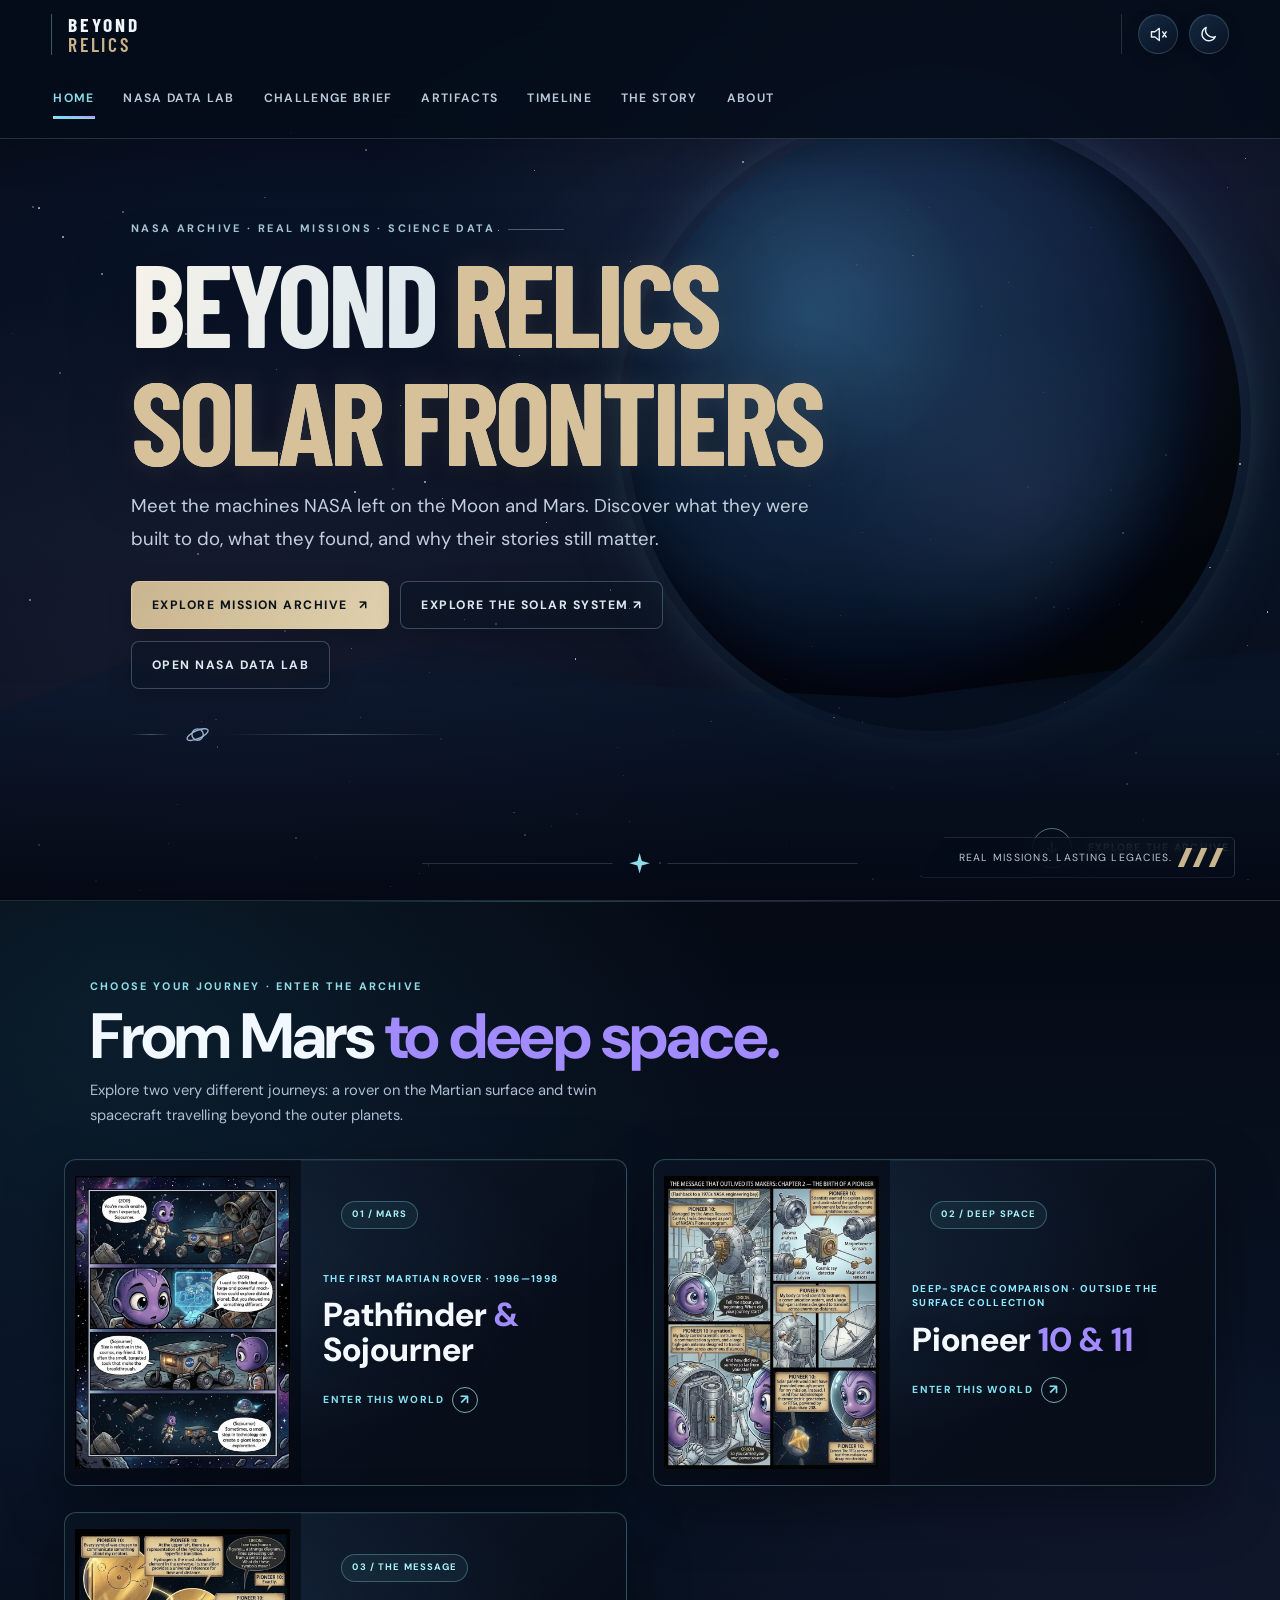
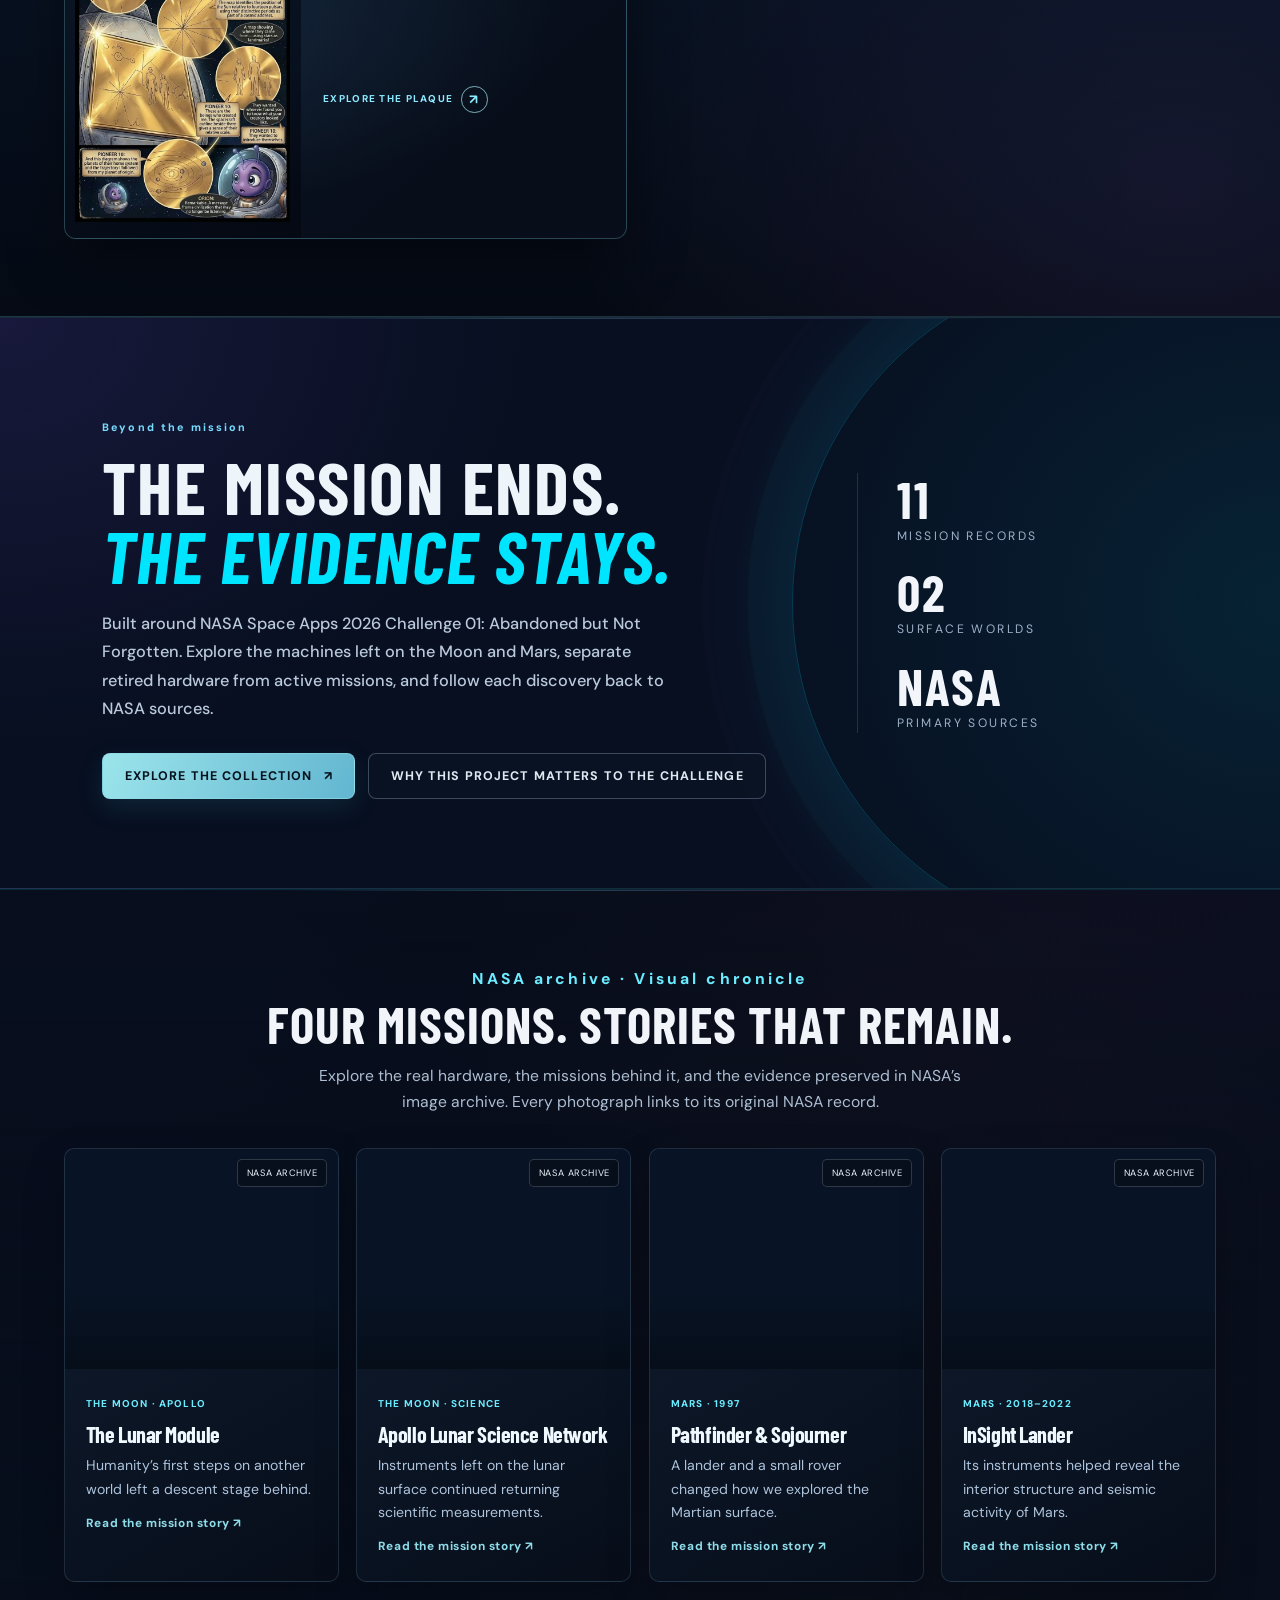
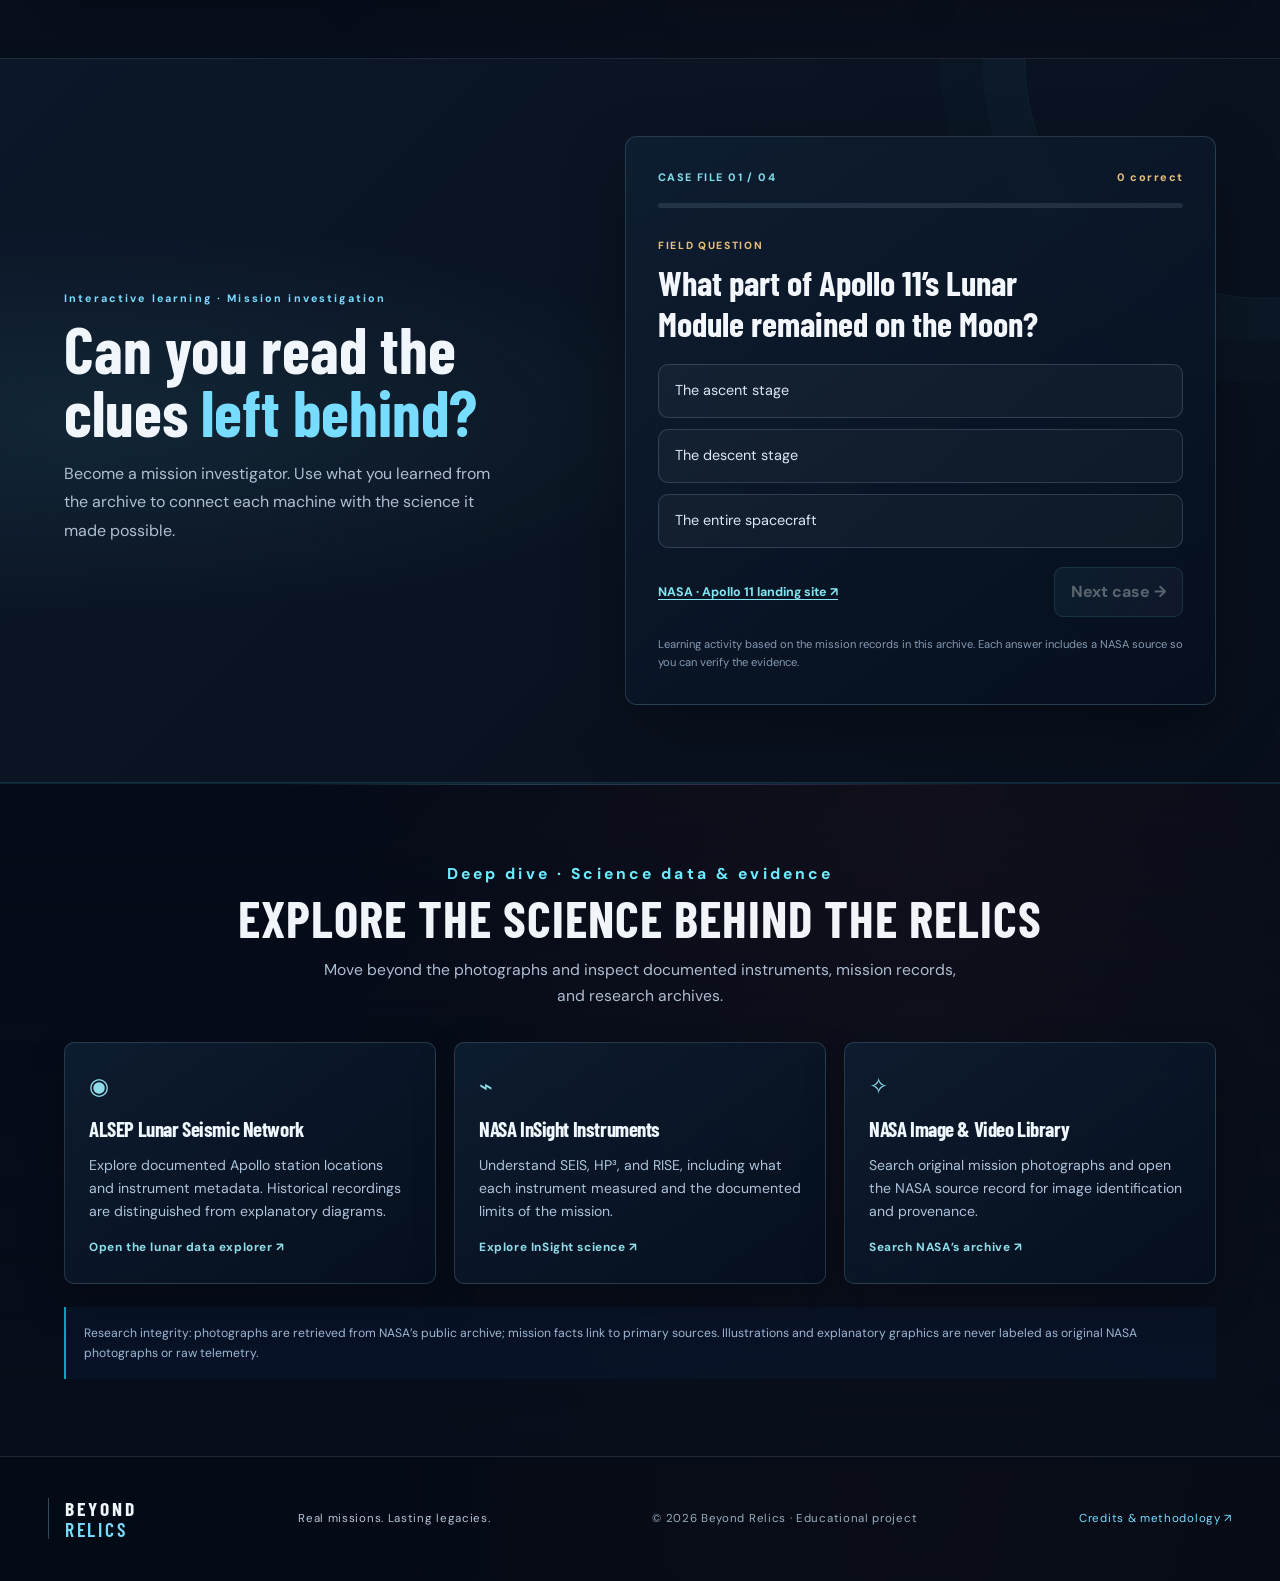
==== commit 5a2fcbb7: "Open the 3D solar system from the existing homepage" ====
--- a/index.html
+++ b/index.html
@@ -31,9 +31,11 @@
 
 <link rel="stylesheet" href="css/motion-system.css">
 <script src="js/motion-system.js" defer></script>
+<script src="js/mission-universe.js" defer></script>
 <link rel="stylesheet" href="css/visual-system.css">
 <link rel="stylesheet" href="css/cosmic-environment.css">
 <link rel="stylesheet" href="css/layout-consistency.css">
+<link rel="stylesheet" href="css/mission-universe.css">
 </head>
 <body>
 <a class="skip-link" href="#home">Skip to content</a>
@@ -82,7 +84,7 @@
     <p class="kicker">NASA ARCHIVE · REAL MISSIONS · SCIENCE DATA</p>
     <h1><span>Beyond <em>Relics</em></span><span><em>Solar Frontiers</em></span></h1>
     <p class="sub">Meet the machines NASA left on the Moon and Mars. Discover what they were built to do, what they found, and why their stories still matter.</p>
-    <div class="hero-actions"><a class="btn" href="artifacts.html">Explore mission archive <span aria-hidden="true">↗</span></a><a class="btn ghost" href="lunar-journey.html">Start the Moon journey ↗</a><a class="btn ghost" href="data.html">Open NASA Data Lab</a></div>
+    <div class="hero-actions"><a class="btn" href="artifacts.html">Explore mission archive <span aria-hidden="true">↗</span></a><button class="btn ghost" id="br-universe-launcher" type="button">Explore the Solar System ↗</button><a class="btn ghost" href="data.html">Open NASA Data Lab</a></div>
     <div class="divider" aria-hidden="true">
       <svg viewBox="0 0 24 24"><circle cx="12" cy="12" r="5"/><ellipse cx="12" cy="12" rx="10" ry="3.5" transform="rotate(-24 12 12)"/></svg>
     </div>
--- a/css/mission-universe.css
+++ b/css/mission-universe.css
@@ -0,0 +1,209 @@
+/* Beyond Relics — cinematic Solar System Explorer */
+.universe-entry{position:relative;isolation:isolate;display:grid;grid-template-columns:minmax(0,1.1fr) minmax(250px,.9fr);align-items:center;gap:clamp(20px,5vw,72px);min-height:310px;margin:clamp(28px,5vw,58px) 0 34px;padding:clamp(24px,5vw,54px);overflow:hidden;border:1px solid rgba(145,190,211,.22);border-radius:22px;background:radial-gradient(ellipse at 82% 45%,rgba(71,126,163,.22),transparent 34%),linear-gradient(120deg,#101d2d 0%,#0b1524 65%,#111a2b 100%);box-shadow:0 28px 80px rgba(0,0,0,.28),inset 0 1px rgba(255,255,255,.035)}
+.universe-entry-copy{position:relative;z-index:2;max-width:690px}.universe-entry .eyebrow{color:#9bc9d6;font:750 .65rem/1.4 var(--f-body);letter-spacing:.2em}
+.universe-entry h2{margin:0;color:#f0f3f5;font:700 clamp(2rem,4.5vw,3.8rem)/.98 var(--f-head);letter-spacing:-.025em}.universe-entry h2 em{color:#d8bd8b;font-style:normal}
+.universe-entry-copy>p:not(.eyebrow){max-width:56ch;margin:16px 0 18px;color:#bdcbd7;font:400 .94rem/1.75 var(--f-body)}
+.universe-entry-meta{display:flex;gap:10px 18px;flex-wrap:wrap;margin:0 0 22px;color:#92a9bc;font:700 .57rem/1.4 var(--f-body);letter-spacing:.12em}
+.universe-entry-launch{display:inline-flex;align-items:center;justify-content:center;gap:18px;min-height:50px;padding:0 22px;border:1px solid rgba(216,189,139,.6);border-radius:8px;background:linear-gradient(120deg,#d8bd8b,#bfa477);color:#111b27;font:800 .76rem var(--f-body);letter-spacing:.08em;cursor:pointer;box-shadow:0 10px 28px rgba(0,0,0,.22);transition:transform .25s,box-shadow .25s}
+.universe-entry-launch:hover{transform:translateY(-3px);box-shadow:0 16px 34px rgba(0,0,0,.32)}.universe-entry-launch:focus-visible{outline:3px solid #a6e0e8;outline-offset:4px}
+.universe-entry-art{position:relative;min-height:240px;display:grid;place-items:center;overflow:visible}.ue-orbit{position:absolute;width:min(100%,330px);aspect-ratio:1;border:1px solid rgba(167,201,218,.22);border-radius:50%;transform:rotate(-24deg) scaleY(.52)}.ue-orbit-b{width:min(82%,270px);transform:rotate(52deg) scaleY(.7);border-color:rgba(216,189,139,.2)}
+.ue-planet{position:absolute;display:block;border-radius:50%;box-shadow:inset -18px -10px 24px rgba(0,0,0,.6),0 0 32px rgba(120,178,205,.12)}.ue-earth{width:118px;aspect-ratio:1;background:radial-gradient(ellipse at 32% 28%,#83b6c1 0 9%,#477b8a 25%,#234357 58%,#0c1728 78%)}.ue-mars{width:48px;aspect-ratio:1;right:14%;top:22%;background:radial-gradient(circle at 30% 25%,#e8b18b,#a8583c 50%,#48251f 82%)}.ue-moon{width:28px;aspect-ratio:1;left:13%;bottom:20%;background:radial-gradient(circle at 30% 28%,#e1dfd7,#777e85 72%,#343d48)}.ue-star{position:absolute;width:4px;height:4px;border-radius:50%;background:#d9eaf2;box-shadow:0 0 12px #b8d9e9}.ue-star-a{top:13%;left:20%}.ue-star-b{right:7%;bottom:16%}
+#br-universe{position:fixed;z-index:9999;inset:0;display:none;overflow:hidden;isolation:isolate;background:#050b15;color:#edf3f7;font-family:var(--f-body,system-ui,sans-serif)}#br-universe.is-open{display:block;animation:br-universe-enter .65s cubic-bezier(.16,1,.3,1) both}
+@keyframes br-universe-enter{from{opacity:0;clip-path:inset(48% 0 48%)}to{opacity:1;clip-path:inset(0)}}
+.br-universe-canvas{position:absolute;inset:0;width:100%;height:100%;display:block;touch-action:none}.br-universe-vignette{position:absolute;inset:0;pointer-events:none;background:radial-gradient(ellipse at 55% 48%,transparent 20%,rgba(3,8,16,.15) 55%,rgba(3,8,16,.72) 100%),linear-gradient(180deg,rgba(4,10,19,.72),transparent 24%,transparent 68%,rgba(4,10,19,.92))}
+.br-universe-top{position:absolute;z-index:5;inset:0 0 auto;display:flex;justify-content:space-between;align-items:center;gap:16px;padding:clamp(14px,2.8vw,30px) clamp(16px,4vw,48px);border-bottom:1px solid rgba(175,202,219,.12);background:linear-gradient(180deg,rgba(4,10,19,.82),rgba(4,10,19,.12))}
+.br-universe-brand{color:#e9f1f6;font:800 .76rem var(--f-body);letter-spacing:.18em}.br-universe-brand span{display:block;margin-top:5px;color:#9eb4c3;font-size:.57rem;letter-spacing:.16em}.br-universe-top-actions{display:flex;align-items:center;gap:9px}
+.br-universe-top-actions button{min-height:42px;padding:0 14px;border:1px solid rgba(167,197,214,.28);border-radius:8px;background:rgba(9,23,37,.8);color:#e3edf3;font:650 .68rem var(--f-body);cursor:pointer}#br-universe-close{width:44px;padding:0;border-radius:50%;font-size:1.45rem}.br-universe-top-actions button:hover{border-color:#91d6e2;color:#fff}
+.br-universe-intro{position:absolute;z-index:3;top:22%;left:clamp(18px,5vw,72px);width:min(430px,calc(100% - 36px));pointer-events:none;text-shadow:0 3px 24px #000}.br-universe-intro small{color:#9bd2dc;font:800 .6rem/1.5 var(--f-body);letter-spacing:.18em}
+.br-universe-intro h2{margin:13px 0;color:#f1f4f6;font:700 clamp(2.5rem,6vw,5.4rem)/.9 var(--f-head);letter-spacing:-.04em}.br-universe-intro h2 em{color:#d8bd8b;font-style:normal}.br-universe-intro p{max-width:39ch;color:#c1d0dc;font:400 .9rem/1.75 var(--f-body)}.br-universe-scroll-hint{display:inline-block;margin-top:18px;color:#91b1c2;font:750 .58rem var(--f-body);letter-spacing:.15em}.br-universe-intro.is-away{opacity:0;transform:translateY(-12px);transition:opacity .3s,transform .3s}
+.br-universe-info{position:absolute;z-index:4;top:50%;right:clamp(14px,4vw,56px);transform:translateY(-50%);width:min(390px,calc(100% - 28px));max-height:min(68vh,660px);overflow:auto;padding:26px;border:1px solid rgba(155,205,220,.3);border-radius:17px;background:linear-gradient(145deg,rgba(12,27,43,.94),rgba(5,13,25,.95));box-shadow:0 28px 90px rgba(0,0,0,.48),inset 0 1px rgba(255,255,255,.04);backdrop-filter:blur(20px);animation:br-info-in .4s ease both}.br-universe-info[hidden]{display:none}
+@keyframes br-info-in{from{opacity:0;transform:translate(18px,-50%)}to{opacity:1;transform:translate(0,-50%)}}
+#br-universe-info-close{position:absolute;top:12px;right:12px;width:34px;height:34px;border:1px solid rgba(165,201,217,.25);border-radius:50%;background:#102337;color:#e9f4f7;font-size:1.2rem;cursor:pointer}
+.br-universe-info>small{color:#9bd2dc;font:800 .59rem var(--f-body);letter-spacing:.16em}.br-universe-info h2{margin:9px 34px 10px 0;color:#f2f5f7;font:700 clamp(1.8rem,3vw,2.7rem)/1 var(--f-head)}.br-universe-info>p{color:#bdcbd7;font:400 .82rem/1.7 var(--f-body)}
+.br-universe-record-heading{display:flex;justify-content:space-between;margin:20px 0 9px;padding-bottom:9px;border-bottom:1px solid rgba(169,199,215,.17);color:#9ab4c3;font:800 .58rem var(--f-body);letter-spacing:.14em}.br-universe-records{display:grid;gap:8px}
+.br-universe-record{display:flex;align-items:center;justify-content:space-between;gap:12px;padding:13px 14px;border:1px solid rgba(164,194,209,.18);border-radius:9px;background:rgba(21,42,59,.72);color:#edf3f7;text-decoration:none;transition:transform .2s,border-color .2s,background .2s}.br-universe-record:hover{transform:translateX(3px);border-color:rgba(145,214,226,.65);background:rgba(29,58,77,.88)}.br-universe-record span{font:650 .78rem/1.35 var(--f-body)}.br-universe-record b{flex:none;color:#d8bd8b;font:800 .53rem var(--f-body);letter-spacing:.08em}.br-universe-empty{color:#bac8d3;font-size:.78rem;line-height:1.65}
+.br-universe-fidelity{margin-top:18px!important;padding-top:13px;border-top:1px solid rgba(169,199,215,.15);color:#849eae!important;font:600 .59rem/1.6 var(--f-body)!important}
+.br-universe-nav{position:absolute;z-index:5;left:clamp(14px,3vw,38px);right:clamp(14px,3vw,38px);bottom:clamp(14px,2.8vw,30px);padding:14px 16px 16px;border:1px solid rgba(167,198,215,.2);border-radius:15px;background:rgba(5,14,25,.78);box-shadow:0 14px 46px rgba(0,0,0,.28);backdrop-filter:blur(16px)}
+.br-universe-nav-heading{display:flex;justify-content:space-between;gap:12px;margin:0 3px 10px;color:#91afbf;font:800 .55rem var(--f-body);letter-spacing:.16em}.br-universe-stops{display:grid;grid-template-columns:repeat(6,minmax(0,1fr));gap:8px}
+.br-universe-stop{display:flex;align-items:center;justify-content:center;gap:9px;min-height:48px;padding:0 10px;border:1px solid rgba(161,192,209,.19);border-radius:9px;background:rgba(17,36,53,.72);color:#dce7ee;font:700 .72rem var(--f-body);cursor:pointer;transition:background .2s,border-color .2s,transform .2s}.br-universe-stop:hover,.br-universe-stop[aria-pressed=true]{border-color:#91d6e2;background:rgba(35,72,91,.8);color:#fff;transform:translateY(-2px)}
+.br-dot{width:10px;height:10px;flex:none;border-radius:50%;box-shadow:0 0 12px currentColor}.earth-dot{background:#69a8bd;color:#69a8bd}.moon-dot{background:#c0c4c6;color:#c0c4c6}.mars-dot{background:#c96e4e;color:#c96e4e}.jupiter-dot{background:#d1ad84;color:#d1ad84}.saturn-dot{background:#c7b184;color:#c7b184}.deep-dot{background:#a2a7c5;color:#a2a7c5}
+.br-universe-loader{position:absolute;z-index:8;inset:0;display:grid;place-content:center;justify-items:center;gap:16px;background:#050b15;color:#c7d9e3;font:700 .78rem var(--f-body);letter-spacing:.12em}.br-universe-loader[hidden]{display:none}.br-universe-loader span{width:34px;height:34px;border:2px solid rgba(145,214,226,.18);border-top-color:#91d6e2;border-radius:50%;animation:br-spin .8s linear infinite}@keyframes br-spin{to{transform:rotate(360deg)}}
+.br-universe-fallback{position:absolute;z-index:9;inset:15%;padding:28px;overflow:auto;border:1px solid rgba(145,214,226,.25);border-radius:16px;background:#0c1a2a}.br-universe-fallback[hidden]{display:none}.br-universe-fallback h2{font:700 2rem var(--f-head)}.br-universe-fallback p{color:#bdcbd7}#br-universe-fallback-links{display:grid;gap:8px}#br-universe-fallback-links a{padding:10px;border:1px solid rgba(145,214,226,.2);border-radius:8px;color:#eaf3f8}#br-universe :focus-visible{outline:3px solid #d8bd8b;outline-offset:3px}
+@media(max-width:760px){.universe-entry{grid-template-columns:1fr;gap:8px;min-height:0;padding:24px 20px;border-radius:16px}.universe-entry-art{min-height:165px;grid-row:1}.universe-entry-copy{grid-row:2}.universe-entry-meta{font-size:.51rem;gap:7px 12px}.universe-entry-copy>p:not(.eyebrow){font-size:.86rem}.br-universe-top{align-items:flex-start;padding:12px}.br-universe-brand{font-size:.62rem}.br-universe-brand span{font-size:.48rem}.br-universe-live{display:none}.br-universe-top-actions button{min-height:40px;padding:0 10px;font-size:.6rem}.br-universe-intro{top:17%;left:18px;width:calc(100% - 36px)}.br-universe-intro h2{font-size:clamp(2.5rem,12vw,4.2rem)}.br-universe-intro p{max-width:32ch;font-size:.8rem}.br-universe-info{top:auto;right:12px;bottom:132px;transform:none;width:calc(100% - 24px);max-height:42vh;padding:19px}.br-universe-info h2{font-size:1.9rem}.br-universe-info>p{font-size:.75rem}.br-universe-record-heading{margin-top:12px}.br-universe-record{padding:10px}.br-universe-nav{left:10px;right:10px;bottom:10px;padding:10px;border-radius:12px}.br-universe-nav-heading{font-size:.48rem}.br-universe-stops{grid-template-columns:repeat(3,minmax(0,1fr));gap:6px}.br-universe-stop{min-height:42px;gap:6px;padding:0 6px;font-size:.63rem}.br-dot{width:8px;height:8px}.br-universe-fallback{inset:10px;padding:20px}}
+@media(max-width:380px){.br-universe-stop{font-size:.57rem}.br-universe-nav-heading{letter-spacing:.08em}.br-universe-info{bottom:128px;max-height:40vh}}
+@media(prefers-reduced-motion:reduce){#br-universe.is-open,.br-universe-loader span{animation:none}.br-universe-intro.is-away{transition:none}.br-universe-record,.br-universe-stop{transition:none}}
+
+.br-universe-enter{display:inline-flex;align-items:center;justify-content:space-between;gap:18px;width:100%;min-height:48px;margin-top:16px;padding:0 16px;border:1px solid rgba(216,189,139,.55);border-radius:9px;background:linear-gradient(110deg,rgba(28,77,102,.92),rgba(51,53,91,.92));color:#f3f7fa;text-decoration:none;font:800 .63rem/1.3 var(--f-body);letter-spacing:.09em;box-shadow:0 10px 30px rgba(0,0,0,.2);transition:transform .25s,border-color .25s,filter .25s}
+.br-universe-enter[hidden]{display:none}
+.br-universe-enter:hover{transform:translateY(-2px);border-color:#8edce8;filter:brightness(1.12)}
+.br-universe-enter span{color:#e6c994;font-size:1rem}
+.br-universe-enter:focus-visible{outline:3px solid #8edce8;outline-offset:3px}
+@media(max-width:760px){.br-universe-enter{min-height:44px;font-size:.58rem}.br-universe-info{max-height:46vh}.br-universe-info .br-universe-records{gap:6px}}
+
+/* Refined destination HUD: keep the selected world as the visual focal point. */
+.br-universe-info{
+  top:auto;left:50%;right:auto;bottom:clamp(104px,15vh,142px);
+  transform:translateX(-50%);display:grid;grid-template-columns:minmax(0,.9fr) minmax(0,1.1fr);
+  grid-template-areas:"world archive" "note note";align-items:center;gap:12px 24px;
+  width:min(900px,calc(100% - 48px));max-height:112px;overflow:hidden;
+  padding:13px 20px;border-radius:15px;
+  background:linear-gradient(100deg,rgba(8,20,34,.76),rgba(7,16,29,.68));
+  border-color:rgba(142,220,232,.24);box-shadow:0 16px 48px rgba(0,0,0,.25);
+  backdrop-filter:blur(14px);animation:br-info-in .42s cubic-bezier(.16,1,.3,1) both;
+}
+.br-universe-info[hidden]{display:none}
+.br-universe-info-main{grid-area:world;min-width:0}
+.br-universe-info-main>small{display:block;color:#8edce8;font:800 .54rem/1.3 var(--f-body);letter-spacing:.15em}
+.br-universe-info-main h2{margin:3px 0 2px;font-size:clamp(1.3rem,2.3vw,1.85rem);line-height:1}
+.br-universe-info-main>p{display:-webkit-box;-webkit-line-clamp:2;-webkit-box-orient:vertical;overflow:hidden;margin:0;color:#c4d2dc;font-size:.68rem;line-height:1.42}
+.br-universe-archive{grid-area:archive;min-width:0}
+.br-universe-record-heading{align-items:center;gap:8px;margin:0 0 0;padding:0;border:0;font-size:.52rem}
+.br-universe-record-heading>span:first-child{color:#a9c3d1}
+.br-universe-record-heading>span:nth-child(2){margin-left:auto;white-space:nowrap}
+#br-universe-record-toggle{min-height:31px;padding:0 11px;border:1px solid rgba(142,220,232,.34);border-radius:7px;background:rgba(29,65,83,.48);color:#dff7fa;font:750 .56rem var(--f-body);white-space:nowrap;cursor:pointer}
+#br-universe-record-toggle:hover{border-color:#8edce8;background:rgba(39,85,105,.72)}
+.br-universe-records{display:flex;gap:7px;max-width:100%;margin-top:9px;overflow-x:auto;padding:2px 2px 7px;scrollbar-width:thin;scrollbar-color:rgba(142,220,232,.45) transparent}
+.br-universe-records[hidden]{display:none}
+.br-universe-record{flex:0 0 auto;min-width:145px;max-width:220px;padding:9px 11px;background:rgba(16,37,55,.86)}
+.br-universe-record span{font-size:.65rem}
+.br-universe-record b{font-size:.48rem}
+.br-universe-info.has-records{max-height:min(31vh,240px);overflow:visible}
+.br-universe-info.has-records .br-universe-records{max-height:118px}
+.br-universe-info #br-universe-info-close{top:7px;right:8px;width:27px;height:27px;font-size:1rem}
+.br-universe-fidelity{grid-area:note;margin:0!important;padding:0;border:0;font-size:.49rem!important;line-height:1.25!important;opacity:.7}
+@media(max-width:760px){
+ .br-universe-info{bottom:118px;width:calc(100% - 24px);max-height:116px;grid-template-columns:minmax(0,1fr);grid-template-areas:"world" "archive" "note";gap:5px;padding:10px 13px}
+ .br-universe-info-main>small{font-size:.47rem}
+ .br-universe-info-main h2{margin:2px 26px 2px 0;font-size:1.35rem}
+ .br-universe-info-main>p{-webkit-line-clamp:1;font-size:.62rem;padding-right:22px}
+ .br-universe-record-heading{font-size:.46rem}
+ #br-universe-record-toggle{min-height:27px;padding:0 9px;font-size:.51rem}
+ .br-universe-records{margin-top:5px}
+ .br-universe-record{min-width:130px;padding:8px}
+ .br-universe-fidelity{display:none}
+ .br-universe-info.has-records{max-height:31vh;overflow:hidden}
+ .br-universe-info.has-records .br-universe-records{max-height:calc(31vh - 100px)}
+}
+@media(max-width:390px){
+ .br-universe-info{bottom:116px;width:calc(100% - 16px);padding:9px 10px}
+ .br-universe-info-main>p{max-width:92%;font-size:.58rem}
+ .br-universe-record-heading>span:first-child{letter-spacing:.08em}
+}
+@media(prefers-reduced-motion:reduce){.br-universe-info{animation:none}}
+
+/* Planetary surface expedition: full-scene field exploration with selectable sites. */
+.br-universe-land{display:inline-flex;align-items:center;gap:10px;margin-top:16px;padding:11px 16px;border:1px solid rgba(142,220,232,.48);border-radius:8px;background:linear-gradient(120deg,rgba(31,79,98,.96),rgba(35,48,79,.96));color:#f3fbff;font:800 .62rem/1.2 "DM Sans",system-ui,sans-serif;letter-spacing:.12em;cursor:pointer}
+.br-universe-land:hover{border-color:#e2c28d;background:linear-gradient(120deg,#245b70,#3b426c)}
+.br-universe-land[hidden]{display:none!important}
+.br-universe-surface-panel{position:absolute;z-index:8;left:clamp(14px,3vw,38px);right:clamp(14px,3vw,38px);bottom:clamp(14px,3vh,28px);padding:clamp(16px,2vw,24px);border:1px solid rgba(142,220,232,.3);border-radius:18px;background:linear-gradient(145deg,rgba(5,16,29,.94),rgba(7,13,27,.92));box-shadow:0 24px 70px rgba(0,0,0,.48);backdrop-filter:blur(18px)}
+.br-universe-surface-panel[hidden]{display:none!important}
+.br-universe-surface-panel header{display:flex;align-items:flex-start;justify-content:space-between;gap:16px;margin-bottom:14px}
+.br-universe-surface-panel header small{color:#8edce8;font:800 .58rem/1.4 "DM Sans",system-ui,sans-serif;letter-spacing:.18em}
+.br-universe-surface-panel header h2{margin:5px 0;color:#f2f6fa;font:700 clamp(1.25rem,2.4vw,2rem)/1.15 "DM Sans",system-ui,sans-serif}
+.br-universe-surface-panel header p{margin:0;color:#b5c6d4;font:400 .78rem/1.5 "DM Sans",system-ui,sans-serif}
+.br-universe-surface-panel header>button{flex:none;min-height:40px;padding:0 13px;border:1px solid rgba(142,220,232,.32);border-radius:8px;background:rgba(12,30,48,.9);color:#e5f4fa;font:800 .58rem "DM Sans",system-ui,sans-serif;letter-spacing:.08em}
+.br-universe-surface-content{display:grid;grid-template-columns:minmax(230px,.8fr) minmax(0,1.2fr);gap:12px}
+#br-universe-surface-points{display:grid;gap:7px;align-content:start}
+.br-universe-surface-point{min-height:40px;padding:9px 12px;text-align:left;border:1px solid rgba(142,190,211,.2);border-radius:8px;background:rgba(12,27,44,.82);color:#cad9e5;font:650 .69rem/1.4 "DM Sans",system-ui,sans-serif;cursor:pointer}
+.br-universe-surface-point[aria-pressed=true],.br-universe-surface-point:hover{border-color:#8edce8;background:rgba(28,65,82,.9);color:#fff}
+#br-universe-surface-note{min-width:0;padding:13px 16px;border-left:2px solid #8edce8;background:rgba(3,10,20,.48)}
+#br-universe-surface-label{color:#d8bd8b;font:800 .55rem "DM Sans",system-ui,sans-serif;letter-spacing:.14em}
+#br-universe-surface-point-title{margin:6px 0;color:#f3f7fa;font:700 1rem/1.3 "DM Sans",system-ui,sans-serif}
+#br-universe-surface-point-copy{margin:0 0 10px;color:#bdcbd6;font:400 .73rem/1.65 "DM Sans",system-ui,sans-serif}
+#br-universe-surface-link{color:#8edce8;font:800 .57rem "DM Sans",system-ui,sans-serif;letter-spacing:.1em}
+.br-universe-surface-status{margin:12px 0 0;color:#8199aa;font:500 .58rem/1.4 "DM Sans",system-ui,sans-serif}
+.br-universe-surface-active .br-universe-info,.br-universe-surface-active .br-universe-nav,.br-universe-surface-active .br-universe-intro{display:none!important}
+.br-universe-surface-active .br-universe-top{background:linear-gradient(180deg,rgba(3,8,16,.8),transparent)}
+.br-universe-surface-active .br-universe-canvas{cursor:grab}
+@media(max-width:760px){
+ .br-universe-surface-panel{left:9px;right:9px;bottom:9px;padding:13px;border-radius:13px}
+ .br-universe-surface-panel header{gap:8px;margin-bottom:9px}
+ .br-universe-surface-panel header>button{min-height:36px;padding:0 9px;font-size:.5rem}
+ .br-universe-surface-panel header h2{font-size:1.18rem}
+ .br-universe-surface-panel header p{font-size:.66rem;max-width:30ch}
+ .br-universe-surface-content{grid-template-columns:1fr;gap:8px}
+ #br-universe-surface-points{display:flex;overflow-x:auto;gap:6px;padding-bottom:3px}
+ .br-universe-surface-point{flex:none;max-width:68vw;font-size:.61rem}
+ #br-universe-surface-note{padding:9px 11px}
+ #br-universe-surface-point-title{font-size:.85rem}
+ #br-universe-surface-point-copy{font-size:.65rem;line-height:1.45}
+ .br-universe-surface-status{font-size:.52rem;margin-top:8px}
+}
+@media(orientation:landscape) and (max-height:560px){
+ .br-universe-surface-panel{padding:10px;bottom:8px}
+ .br-universe-surface-panel header{margin-bottom:6px}
+ .br-universe-surface-panel header h2{font-size:1rem}
+ .br-universe-surface-panel header p{font-size:.6rem}
+ .br-universe-surface-content{grid-template-columns:minmax(180px,.7fr) minmax(0,1.3fr)}
+ #br-universe-surface-note{padding:8px 11px}
+ #br-universe-surface-point-copy{font-size:.61rem}
+ .br-universe-surface-status{margin-top:5px}
+}
+@media(prefers-reduced-motion:reduce){.br-universe-land,.br-universe-surface-point{transition:none}}
+
+
+/* Expanded planetary selector and destination intelligence. */
+.br-universe-stops{display:flex;gap:8px;overflow-x:auto;max-width:100%;padding:2px 2px 7px;scrollbar-width:thin;scrollbar-color:rgba(142,220,232,.42) transparent}
+.br-universe-stop{flex:0 0 auto;min-width:94px;scroll-snap-align:start}
+.br-dot.sun-dot{background:#f3c878;color:#f3c878}.br-dot.mercury-dot{background:#aaa39b;color:#aaa39b}.br-dot.venus-dot{background:#d9a96f;color:#d9a96f}.br-dot.uranus-dot{background:#86d0cf;color:#86d0cf}.br-dot.neptune-dot{background:#6499e8;color:#6499e8}
+.br-universe-facts{display:flex;flex-wrap:wrap;gap:6px;margin:12px 0 4px}
+.br-universe-facts:empty{display:none}
+.br-universe-facts span{padding:6px 9px;border:1px solid rgba(142,220,232,.16);border-radius:7px;background:rgba(18,39,58,.62);color:#bcd2df;font:600 .58rem/1.3 "DM Sans",system-ui,sans-serif}
+.br-universe-moon-nav{margin:13px 0 3px}
+.br-universe-moon-nav[hidden]{display:none!important}
+.br-universe-moon-nav>small{display:block;margin-bottom:7px;color:#d8bd8b;font:800 .52rem "DM Sans",system-ui,sans-serif;letter-spacing:.14em}
+#br-universe-moon-buttons{display:flex;flex-wrap:wrap;gap:6px}
+#br-universe-moon-buttons button{min-height:32px;padding:0 10px;border:1px solid rgba(142,220,232,.25);border-radius:7px;background:rgba(22,47,68,.8);color:#e4f1f6;font:700 .6rem "DM Sans",system-ui,sans-serif;cursor:pointer}
+#br-universe-moon-buttons button:hover{border-color:#8edce8;background:rgba(36,76,96,.9)}
+@media(max-width:760px){
+ .br-universe-stops{gap:6px}
+ .br-universe-stop{min-width:82px;min-height:39px;font-size:.59rem}
+ .br-universe-facts{gap:5px;margin:7px 0 2px}
+ .br-universe-facts span{font-size:.52rem;padding:5px 7px}
+ #br-universe-moon-buttons button{min-height:30px;font-size:.55rem}
+ .br-universe-info{max-height:54vh;overflow:auto}
+}
+@media(orientation:landscape) and (max-height:560px){
+ .br-universe-nav{bottom:7px;padding:7px 10px}
+ .br-universe-nav-heading{margin-bottom:5px}
+ .br-universe-stop{min-height:34px}
+ .br-universe-info{max-height:68vh;overflow:auto}
+}
+
+/* Verified planetary surface atlas: scientific coordinates are kept distinct from illustrative terrain. */
+.br-universe-atlas{grid-area:atlas;min-width:0;padding:12px 14px;border:1px solid rgba(142,220,232,.2);border-radius:10px;background:rgba(3,11,22,.56)}
+.br-universe-atlas[hidden]{display:none!important}
+.br-universe-atlas-toggle{display:inline-flex;align-items:center;gap:8px;min-height:34px;margin:7px 0 0;padding:0 11px;border:1px solid rgba(226,194,141,.38);border-radius:7px;background:rgba(62,52,38,.38);color:#f0dfbd;font:800 .55rem "DM Sans",system-ui,sans-serif;letter-spacing:.1em;cursor:pointer}
+.br-universe-atlas-toggle[hidden]{display:none!important}
+.br-universe-atlas-toggle:hover{border-color:#e2c28d;background:rgba(91,71,43,.48)}
+.br-universe-atlas-head{display:flex;justify-content:space-between;align-items:center;gap:12px;margin-bottom:9px}
+.br-universe-atlas-head>span,.br-universe-atlas-detail>small{color:#8edce8;font:800 .52rem "DM Sans",system-ui,sans-serif;letter-spacing:.14em}
+.br-universe-atlas-head>small{color:#9aafbf;font:500 .54rem "DM Sans",system-ui,sans-serif;text-align:right}
+.br-universe-atlas-body{display:grid;grid-template-columns:minmax(0,.95fr) minmax(0,1.05fr);gap:12px}
+.br-universe-atlas-list{display:flex;flex-wrap:wrap;gap:6px;align-content:start;max-height:112px;overflow:auto}
+.br-universe-atlas-site{min-height:32px;padding:6px 9px;border:1px solid rgba(142,190,211,.22);border-radius:7px;background:rgba(13,31,49,.82);color:#c9d9e4;font:650 .56rem/1.3 "DM Sans",system-ui,sans-serif;cursor:pointer}
+.br-universe-atlas-site[aria-pressed=true],.br-universe-atlas-site:hover{border-color:#8edce8;background:rgba(31,69,87,.9);color:#fff}
+.br-universe-atlas-detail{min-width:0;padding:2px 10px;border-left:2px solid #e2c28d}
+.br-universe-atlas-detail h3{margin:4px 0;color:#f2f6fa;font:700 .9rem/1.3 "DM Sans",system-ui,sans-serif}
+.br-universe-atlas-detail p{margin:0 0 7px;color:#b9cbd7;font:400 .62rem/1.5 "DM Sans",system-ui,sans-serif}
+#br-universe-atlas-coordinates{display:block;margin-bottom:7px;color:#e2c28d;font:800 .59rem "DM Sans",system-ui,sans-serif;letter-spacing:.06em}
+#br-universe-atlas-source{color:#8edce8;font:800 .5rem "DM Sans",system-ui,sans-serif;letter-spacing:.08em}
+.br-universe-atlas-caveat{margin:9px 0 0;color:#899eae;font:500 .52rem/1.4 "DM Sans",system-ui,sans-serif}
+.br-universe-info.has-atlas{grid-template-areas:"world archive" "atlas atlas" "note note";max-height:min(54vh,460px);overflow-y:auto;align-items:start}
+.br-universe-info.has-atlas .br-universe-atlas{display:block}
+.br-universe-info.has-atlas .br-universe-fidelity{display:block}
+@media(max-width:760px){
+ .br-universe-atlas{padding:9px}
+ .br-universe-atlas-head{align-items:flex-start;flex-direction:column;gap:3px}
+ .br-universe-atlas-head>small{text-align:left;font-size:.48rem}
+ .br-universe-atlas-body{grid-template-columns:1fr;gap:8px}
+ .br-universe-atlas-list{flex-wrap:nowrap;max-height:none;overflow-x:auto;padding-bottom:4px}
+ .br-universe-atlas-site{flex:0 0 auto;max-width:70vw;font-size:.53rem}
+ .br-universe-atlas-detail{padding:7px 9px;border-left:0;border-top:1px solid rgba(226,194,141,.4)}
+ .br-universe-atlas-detail h3{font-size:.82rem}
+ .br-universe-atlas-detail p{font-size:.59rem}
+ .br-universe-atlas-caveat{font-size:.48rem}
+ .br-universe-info.has-atlas{grid-template-areas:"world" "archive" "atlas" "note";max-height:56vh;overflow-y:auto}
+ .br-universe-info.has-atlas .br-universe-fidelity{display:none}
+}
+@media(prefers-reduced-motion:reduce){.br-universe-atlas-site,.br-universe-atlas-toggle{transition:none}}
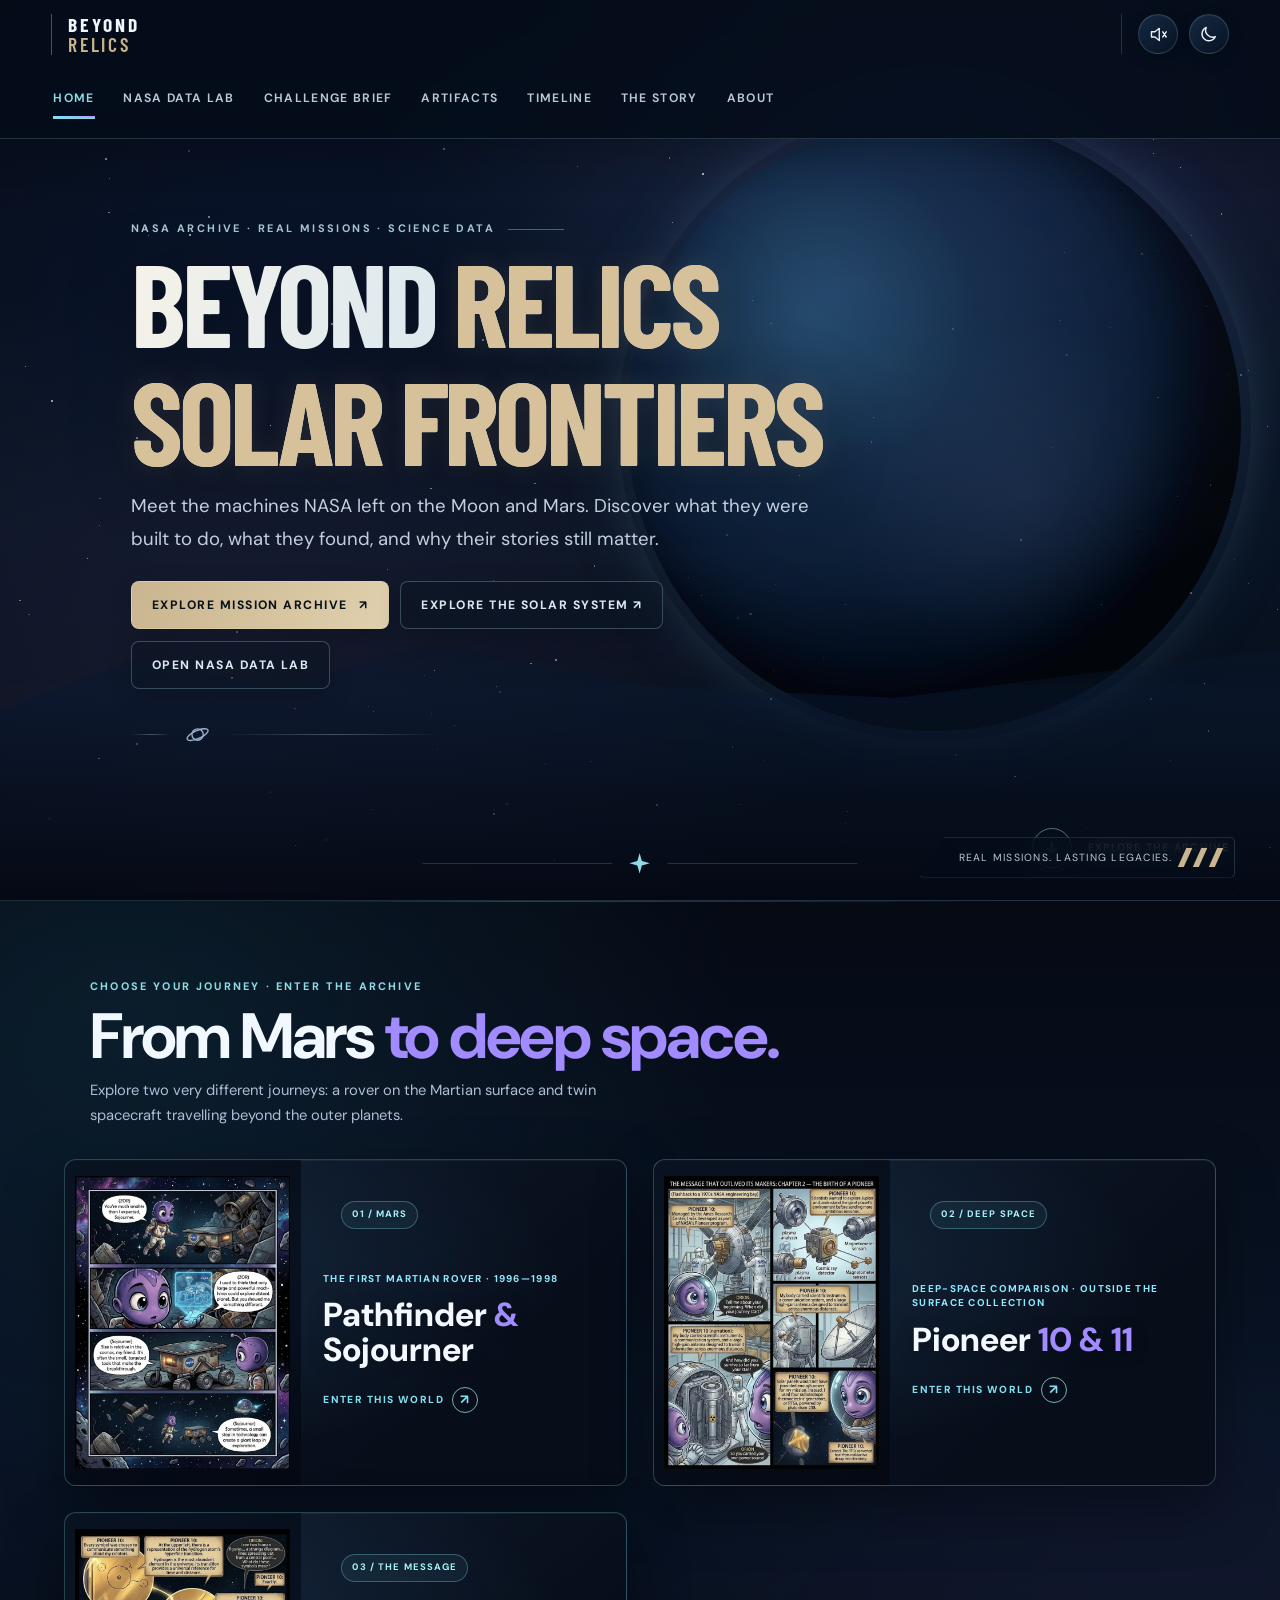
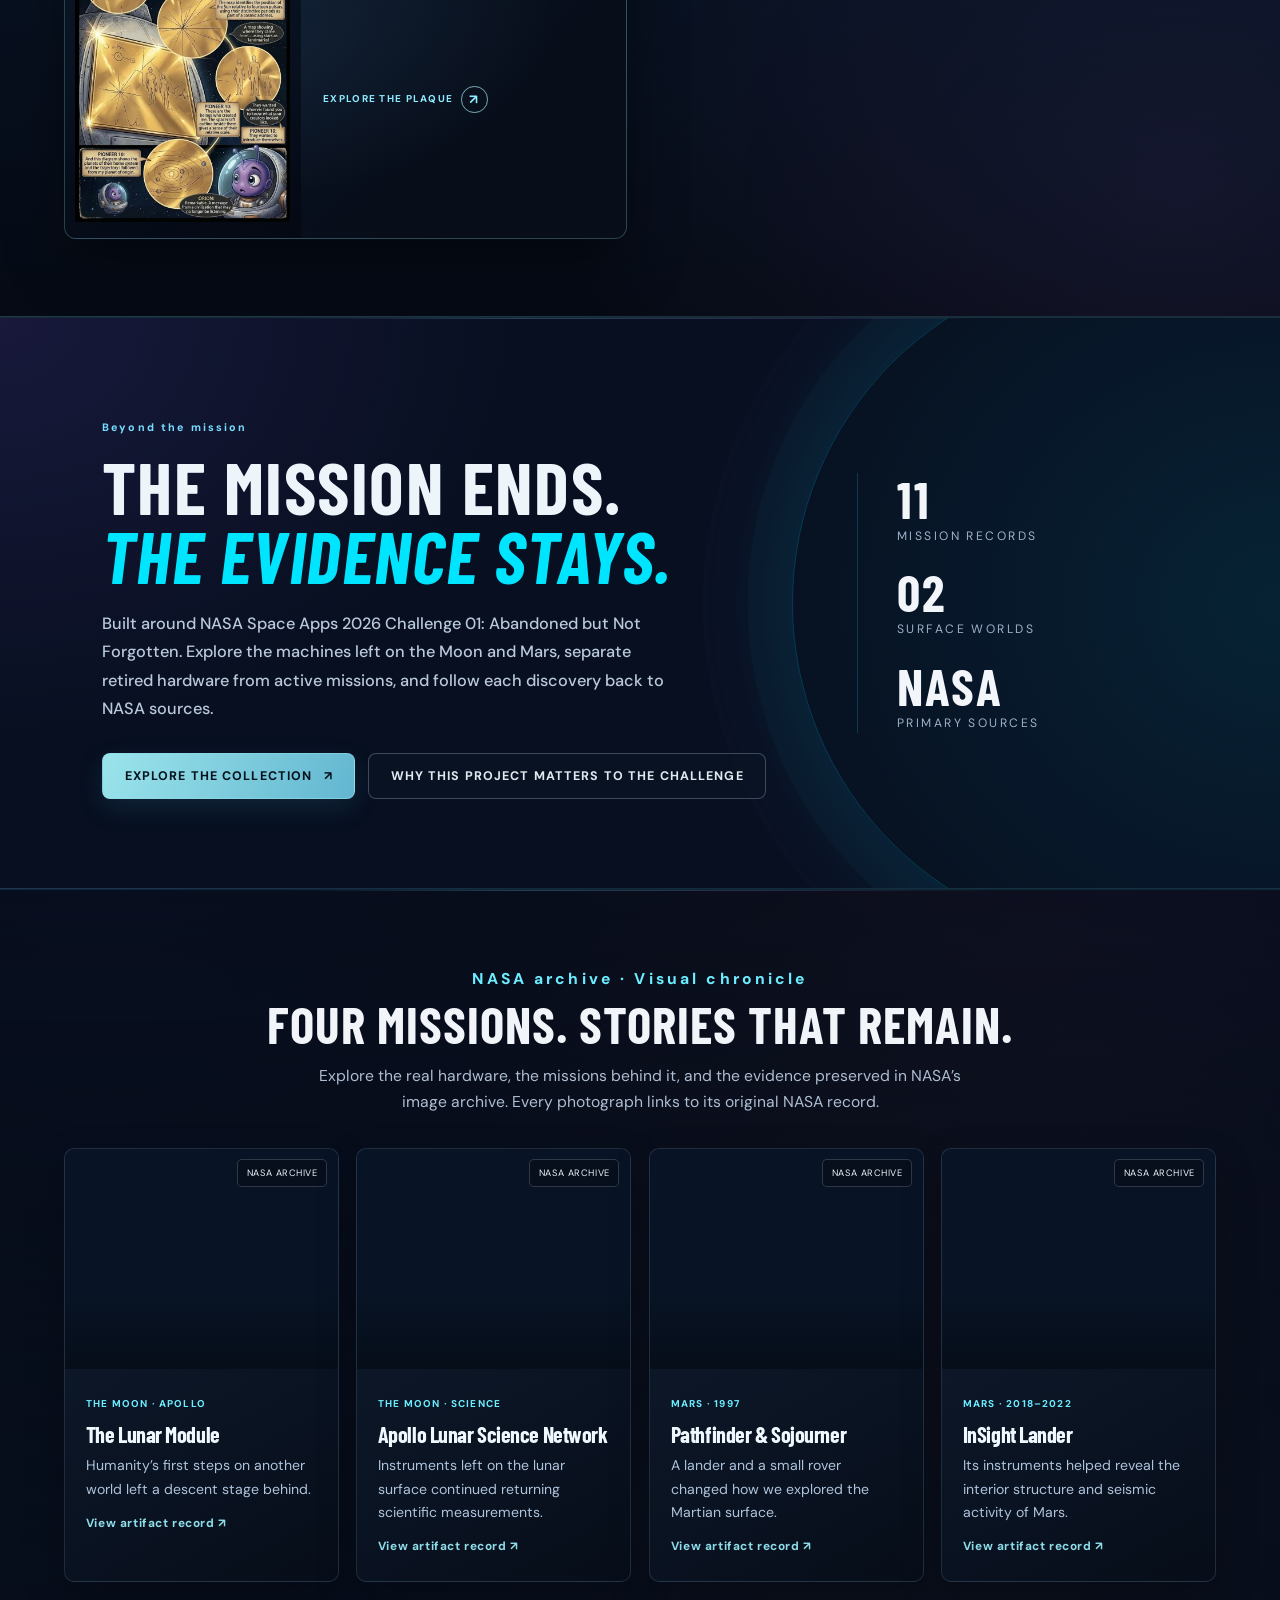
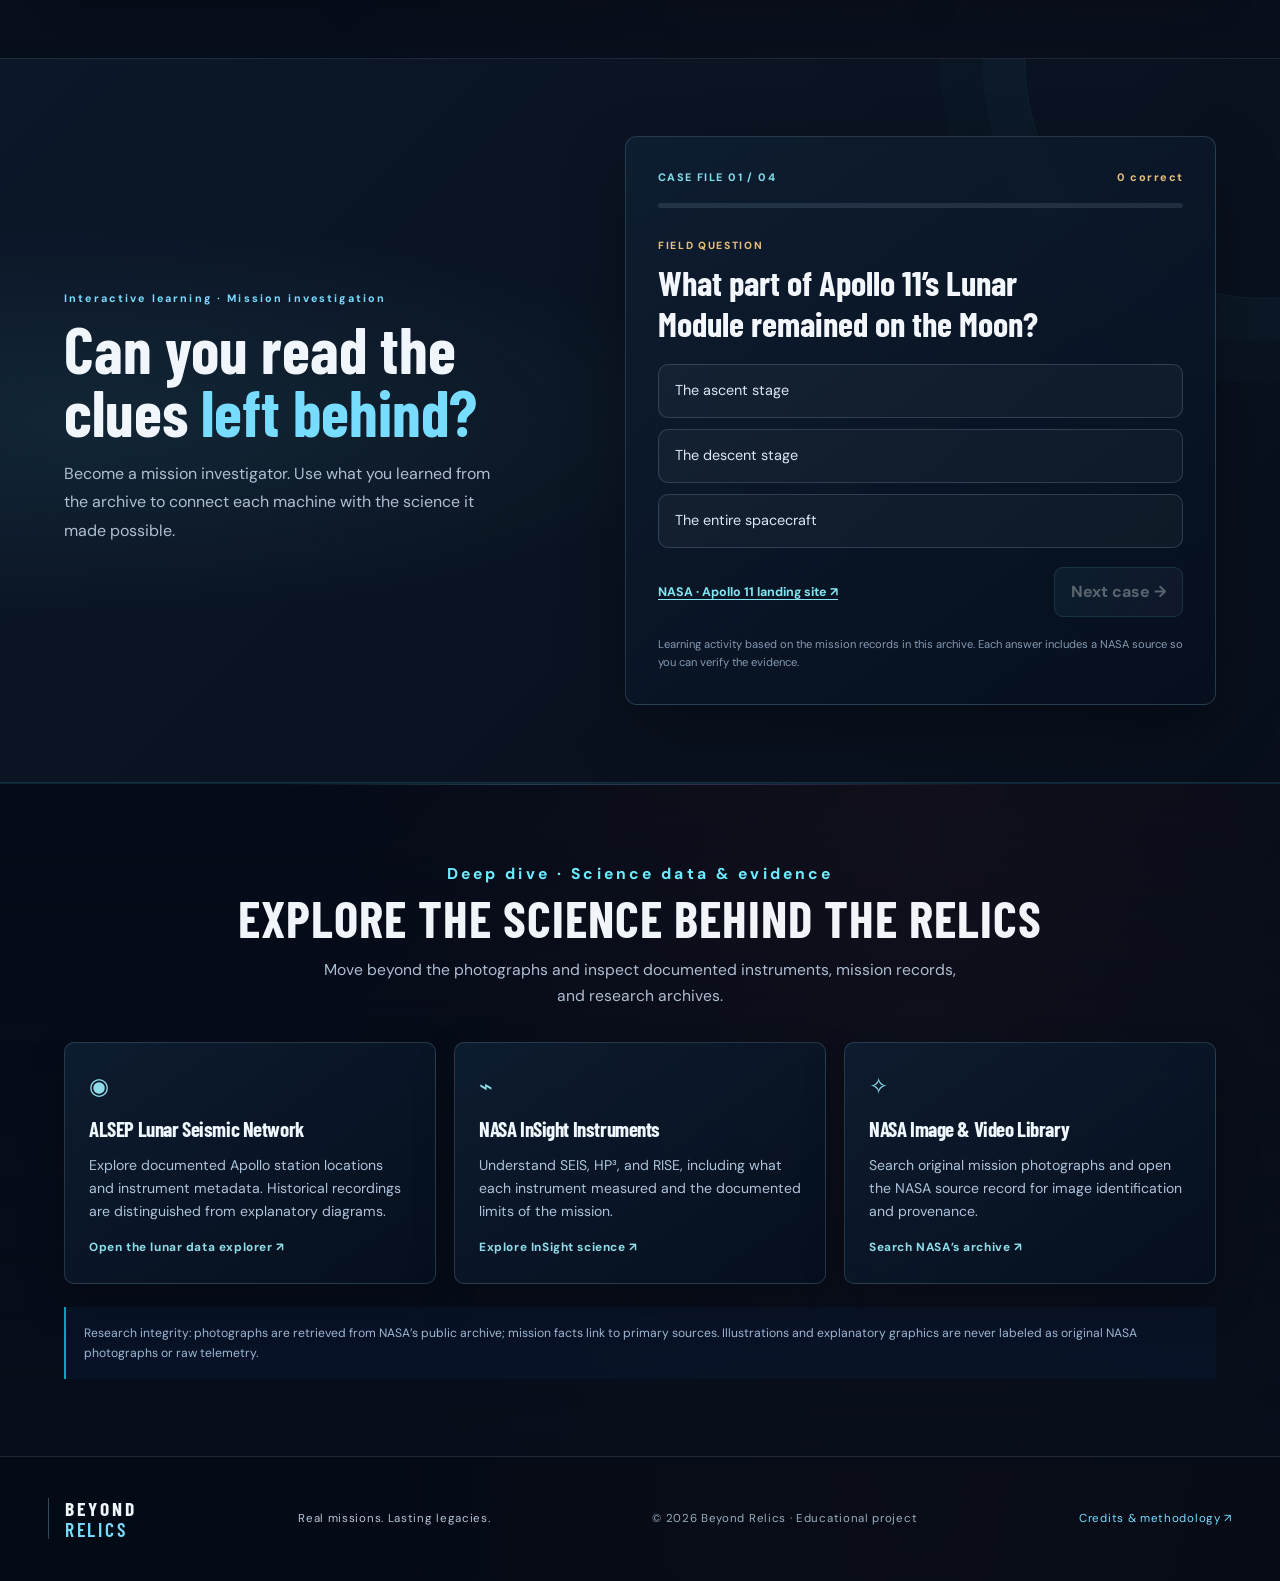
==== commit dd473d03: "Route non-comic mission records to their artifact exhibits" ====
--- a/index.html
+++ b/index.html
@@ -126,7 +126,7 @@
         <span class="story-world-cta">ENTER THIS WORLD <b>↗</b></span>
       </span>
     </a>
-    <a class="story-world-card" href="comic.html?chapter=pioneer-plaque" aria-label="Explore the Pioneer Plaque story">
+    <a class="story-world-card" href="artifact-details.html?id=pioneer-plaque" aria-label="Explore the Pioneer Plaque story">
       <img class="story-world-image" src="IMG-20261114-WA0648.jpg" alt="Pioneer plaque visual message" width="752" height="1024" loading="lazy" decoding="async">
       <span class="story-world-shade" aria-hidden="true"></span>
       <span class="story-world-index">03 / THE MESSAGE</span>
@@ -163,19 +163,19 @@
   <div class="chronicle-grid" id="home-chronicle">
     <article class="chronicle-card" data-artifact="lunar-module">
       <div class="chronicle-visual" data-chronicle-visual><span class="chronicle-credit">NASA ARCHIVE</span></div>
-      <div class="chronicle-copy"><small>THE MOON · APOLLO</small><h3>The Lunar Module</h3><p>Humanity’s first steps on another world left a descent stage behind.</p><a href="comic.html?chapter=lunar-module">Read the mission story ↗</a></div>
+      <div class="chronicle-copy"><small>THE MOON · APOLLO</small><h3>The Lunar Module</h3><p>Humanity’s first steps on another world left a descent stage behind.</p><a href="artifact-details.html?id=lunar-module">View artifact record ↗</a></div>
     </article>
     <article class="chronicle-card" data-artifact="apollo-12-alsep">
       <div class="chronicle-visual" data-chronicle-visual><span class="chronicle-credit">NASA ARCHIVE</span></div>
-      <div class="chronicle-copy"><small>THE MOON · SCIENCE</small><h3>Apollo Lunar Science Network</h3><p>Instruments left on the lunar surface continued returning scientific measurements.</p><a href="comic.html?chapter=apollo-12-alsep">Read the mission story ↗</a></div>
+      <div class="chronicle-copy"><small>THE MOON · SCIENCE</small><h3>Apollo Lunar Science Network</h3><p>Instruments left on the lunar surface continued returning scientific measurements.</p><a href="artifact-details.html?id=apollo-12-alsep">View artifact record ↗</a></div>
     </article>
     <article class="chronicle-card" data-artifact="pathfinder-sojourner">
       <div class="chronicle-visual" data-chronicle-visual><span class="chronicle-credit">NASA ARCHIVE</span></div>
-      <div class="chronicle-copy"><small>MARS · 1997</small><h3>Pathfinder &amp; Sojourner</h3><p>A lander and a small rover changed how we explored the Martian surface.</p><a href="comic.html?chapter=pathfinder-sojourner">Read the mission story ↗</a></div>
+      <div class="chronicle-copy"><small>MARS · 1997</small><h3>Pathfinder &amp; Sojourner</h3><p>A lander and a small rover changed how we explored the Martian surface.</p><a href="comic.html?chapter=pathfinder-sojourner">View artifact record ↗</a></div>
     </article>
     <article class="chronicle-card" data-artifact="insight">
       <div class="chronicle-visual" data-chronicle-visual><span class="chronicle-credit">NASA ARCHIVE</span></div>
-      <div class="chronicle-copy"><small>MARS · 2018–2022</small><h3>InSight Lander</h3><p>Its instruments helped reveal the interior structure and seismic activity of Mars.</p><a href="comic.html?chapter=insight">Read the mission story ↗</a></div>
+      <div class="chronicle-copy"><small>MARS · 2018–2022</small><h3>InSight Lander</h3><p>Its instruments helped reveal the interior structure and seismic activity of Mars.</p><a href="artifact-details.html?id=insight">View artifact record ↗</a></div>
     </article>
   </div>
 </section>
--- a/css/mission-universe.css
+++ b/css/mission-universe.css
@@ -170,40 +170,10 @@
  .br-universe-info{max-height:68vh;overflow:auto}
 }
 
-/* Verified planetary surface atlas: scientific coordinates are kept distinct from illustrative terrain. */
-.br-universe-atlas{grid-area:atlas;min-width:0;padding:12px 14px;border:1px solid rgba(142,220,232,.2);border-radius:10px;background:rgba(3,11,22,.56)}
-.br-universe-atlas[hidden]{display:none!important}
-.br-universe-atlas-toggle{display:inline-flex;align-items:center;gap:8px;min-height:34px;margin:7px 0 0;padding:0 11px;border:1px solid rgba(226,194,141,.38);border-radius:7px;background:rgba(62,52,38,.38);color:#f0dfbd;font:800 .55rem "DM Sans",system-ui,sans-serif;letter-spacing:.1em;cursor:pointer}
-.br-universe-atlas-toggle[hidden]{display:none!important}
-.br-universe-atlas-toggle:hover{border-color:#e2c28d;background:rgba(91,71,43,.48)}
-.br-universe-atlas-head{display:flex;justify-content:space-between;align-items:center;gap:12px;margin-bottom:9px}
-.br-universe-atlas-head>span,.br-universe-atlas-detail>small{color:#8edce8;font:800 .52rem "DM Sans",system-ui,sans-serif;letter-spacing:.14em}
-.br-universe-atlas-head>small{color:#9aafbf;font:500 .54rem "DM Sans",system-ui,sans-serif;text-align:right}
-.br-universe-atlas-body{display:grid;grid-template-columns:minmax(0,.95fr) minmax(0,1.05fr);gap:12px}
-.br-universe-atlas-list{display:flex;flex-wrap:wrap;gap:6px;align-content:start;max-height:112px;overflow:auto}
-.br-universe-atlas-site{min-height:32px;padding:6px 9px;border:1px solid rgba(142,190,211,.22);border-radius:7px;background:rgba(13,31,49,.82);color:#c9d9e4;font:650 .56rem/1.3 "DM Sans",system-ui,sans-serif;cursor:pointer}
-.br-universe-atlas-site[aria-pressed=true],.br-universe-atlas-site:hover{border-color:#8edce8;background:rgba(31,69,87,.9);color:#fff}
-.br-universe-atlas-detail{min-width:0;padding:2px 10px;border-left:2px solid #e2c28d}
-.br-universe-atlas-detail h3{margin:4px 0;color:#f2f6fa;font:700 .9rem/1.3 "DM Sans",system-ui,sans-serif}
-.br-universe-atlas-detail p{margin:0 0 7px;color:#b9cbd7;font:400 .62rem/1.5 "DM Sans",system-ui,sans-serif}
-#br-universe-atlas-coordinates{display:block;margin-bottom:7px;color:#e2c28d;font:800 .59rem "DM Sans",system-ui,sans-serif;letter-spacing:.06em}
-#br-universe-atlas-source{color:#8edce8;font:800 .5rem "DM Sans",system-ui,sans-serif;letter-spacing:.08em}
-.br-universe-atlas-caveat{margin:9px 0 0;color:#899eae;font:500 .52rem/1.4 "DM Sans",system-ui,sans-serif}
-.br-universe-info.has-atlas{grid-template-areas:"world archive" "atlas atlas" "note note";max-height:min(54vh,460px);overflow-y:auto;align-items:start}
-.br-universe-info.has-atlas .br-universe-atlas{display:block}
-.br-universe-info.has-atlas .br-universe-fidelity{display:block}
-@media(max-width:760px){
- .br-universe-atlas{padding:9px}
- .br-universe-atlas-head{align-items:flex-start;flex-direction:column;gap:3px}
- .br-universe-atlas-head>small{text-align:left;font-size:.48rem}
- .br-universe-atlas-body{grid-template-columns:1fr;gap:8px}
- .br-universe-atlas-list{flex-wrap:nowrap;max-height:none;overflow-x:auto;padding-bottom:4px}
- .br-universe-atlas-site{flex:0 0 auto;max-width:70vw;font-size:.53rem}
- .br-universe-atlas-detail{padding:7px 9px;border-left:0;border-top:1px solid rgba(226,194,141,.4)}
- .br-universe-atlas-detail h3{font-size:.82rem}
- .br-universe-atlas-detail p{font-size:.59rem}
- .br-universe-atlas-caveat{font-size:.48rem}
- .br-universe-info.has-atlas{grid-template-areas:"world" "archive" "atlas" "note";max-height:56vh;overflow-y:auto}
- .br-universe-info.has-atlas .br-universe-fidelity{display:none}
-}
-@media(prefers-reduced-motion:reduce){.br-universe-atlas-site,.br-universe-atlas-toggle{transition:none}}
+
+/* Mission stories are links to the existing illustrated comic chapters. */
+.br-universe-story-links{display:flex;flex-wrap:wrap;gap:8px;margin-top:12px}
+.br-universe-story-links[hidden]{display:none!important}
+.br-universe-story-link{display:inline-flex;align-items:center;min-height:38px;padding:8px 12px;border:1px solid rgba(226,194,141,.42);border-radius:7px;background:rgba(67,53,35,.26);color:#e8d5ad;text-decoration:none;font:800 .58rem/1.35 var(--f-body,system-ui,sans-serif);letter-spacing:.06em}
+.br-universe-story-link:hover,.br-universe-story-link:focus-visible{border-color:#e2c28d;background:rgba(91,71,43,.4);color:#fff;outline-offset:3px}
+@media(max-width:760px){.br-universe-story-link{font-size:.54rem;min-height:36px}}
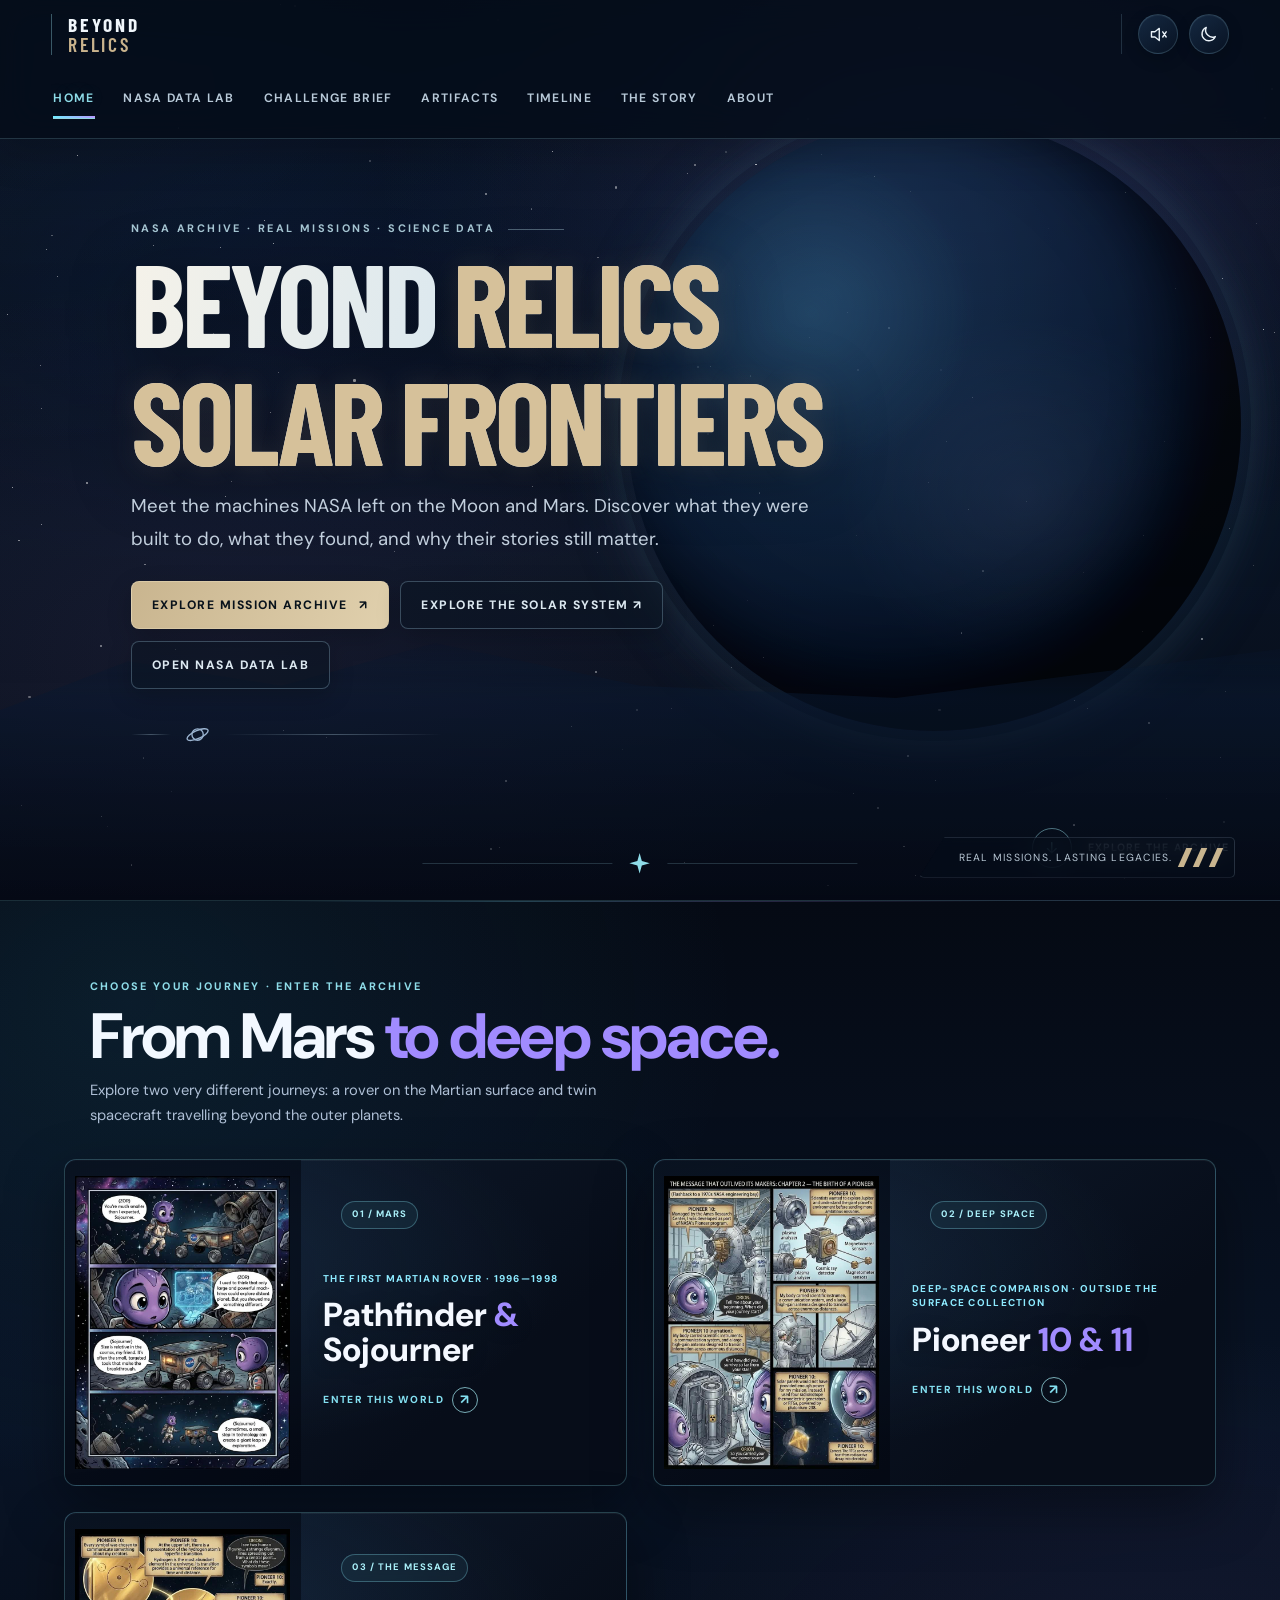
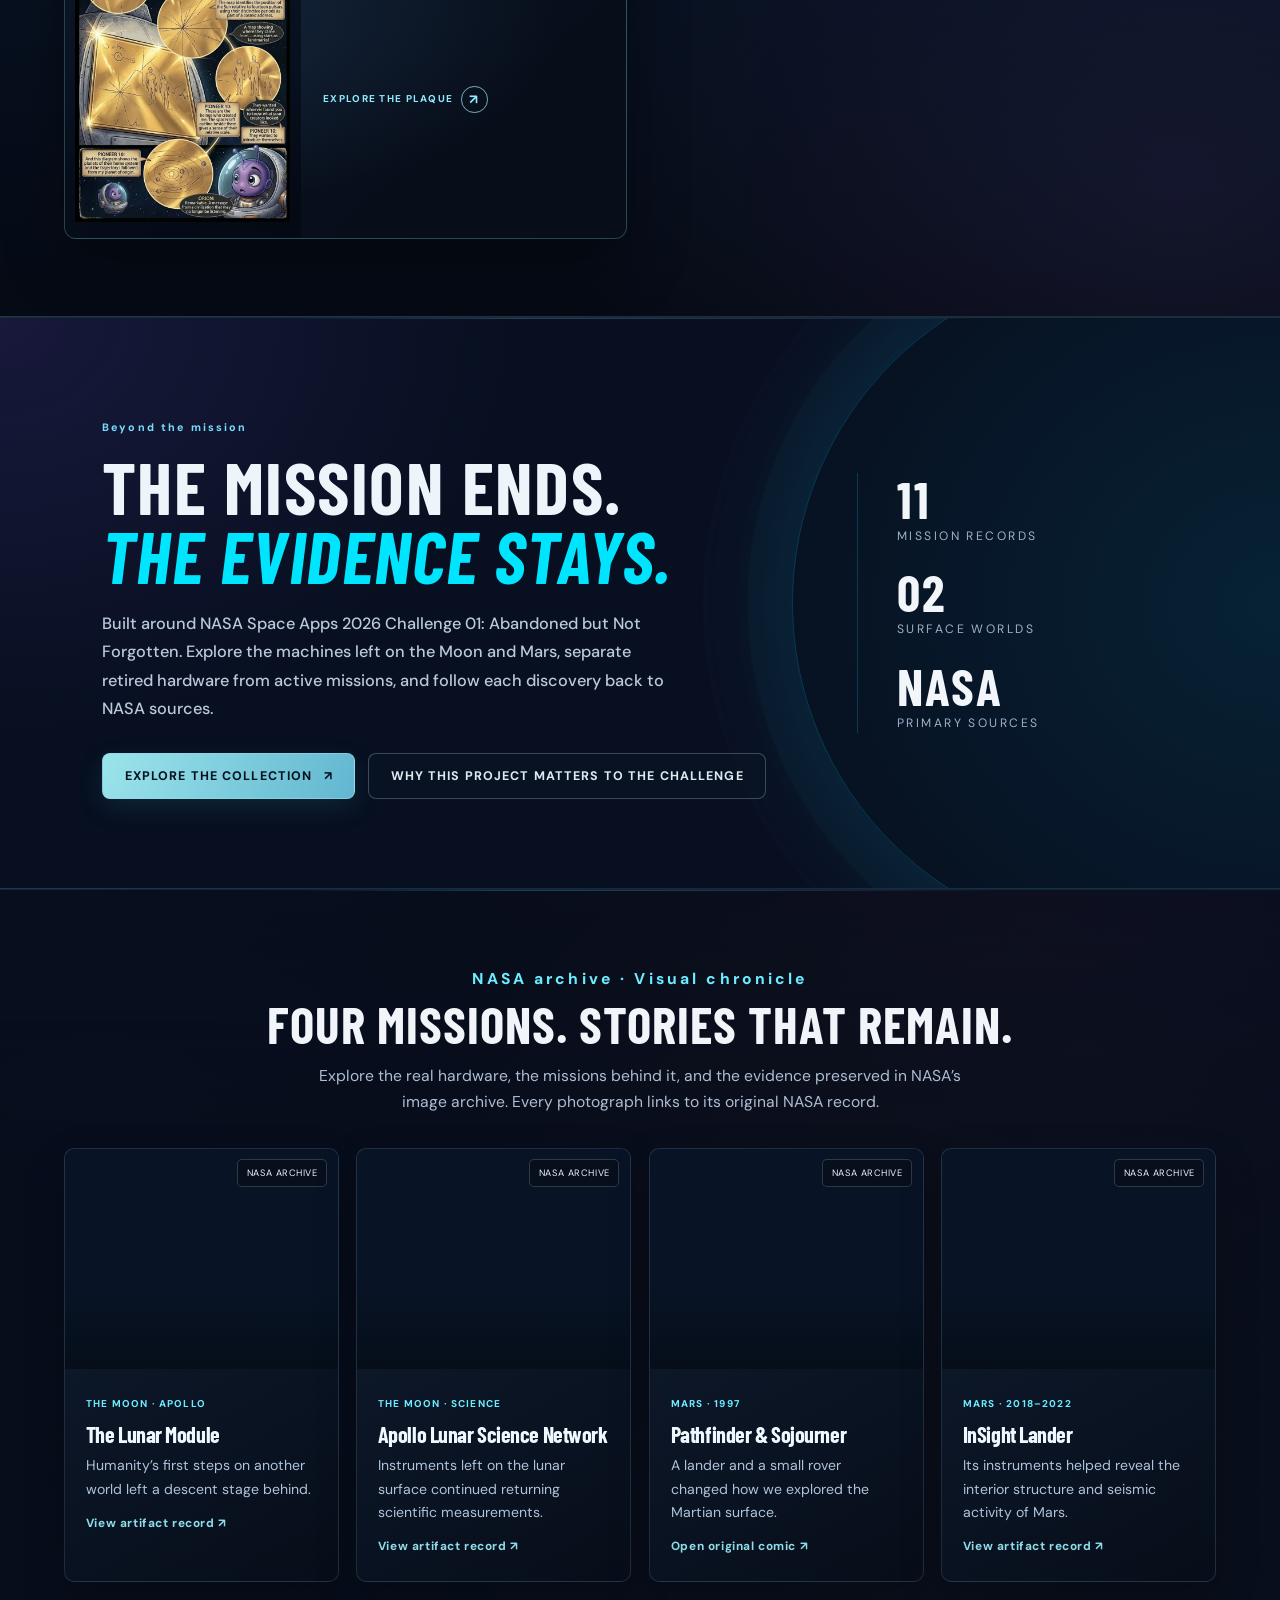
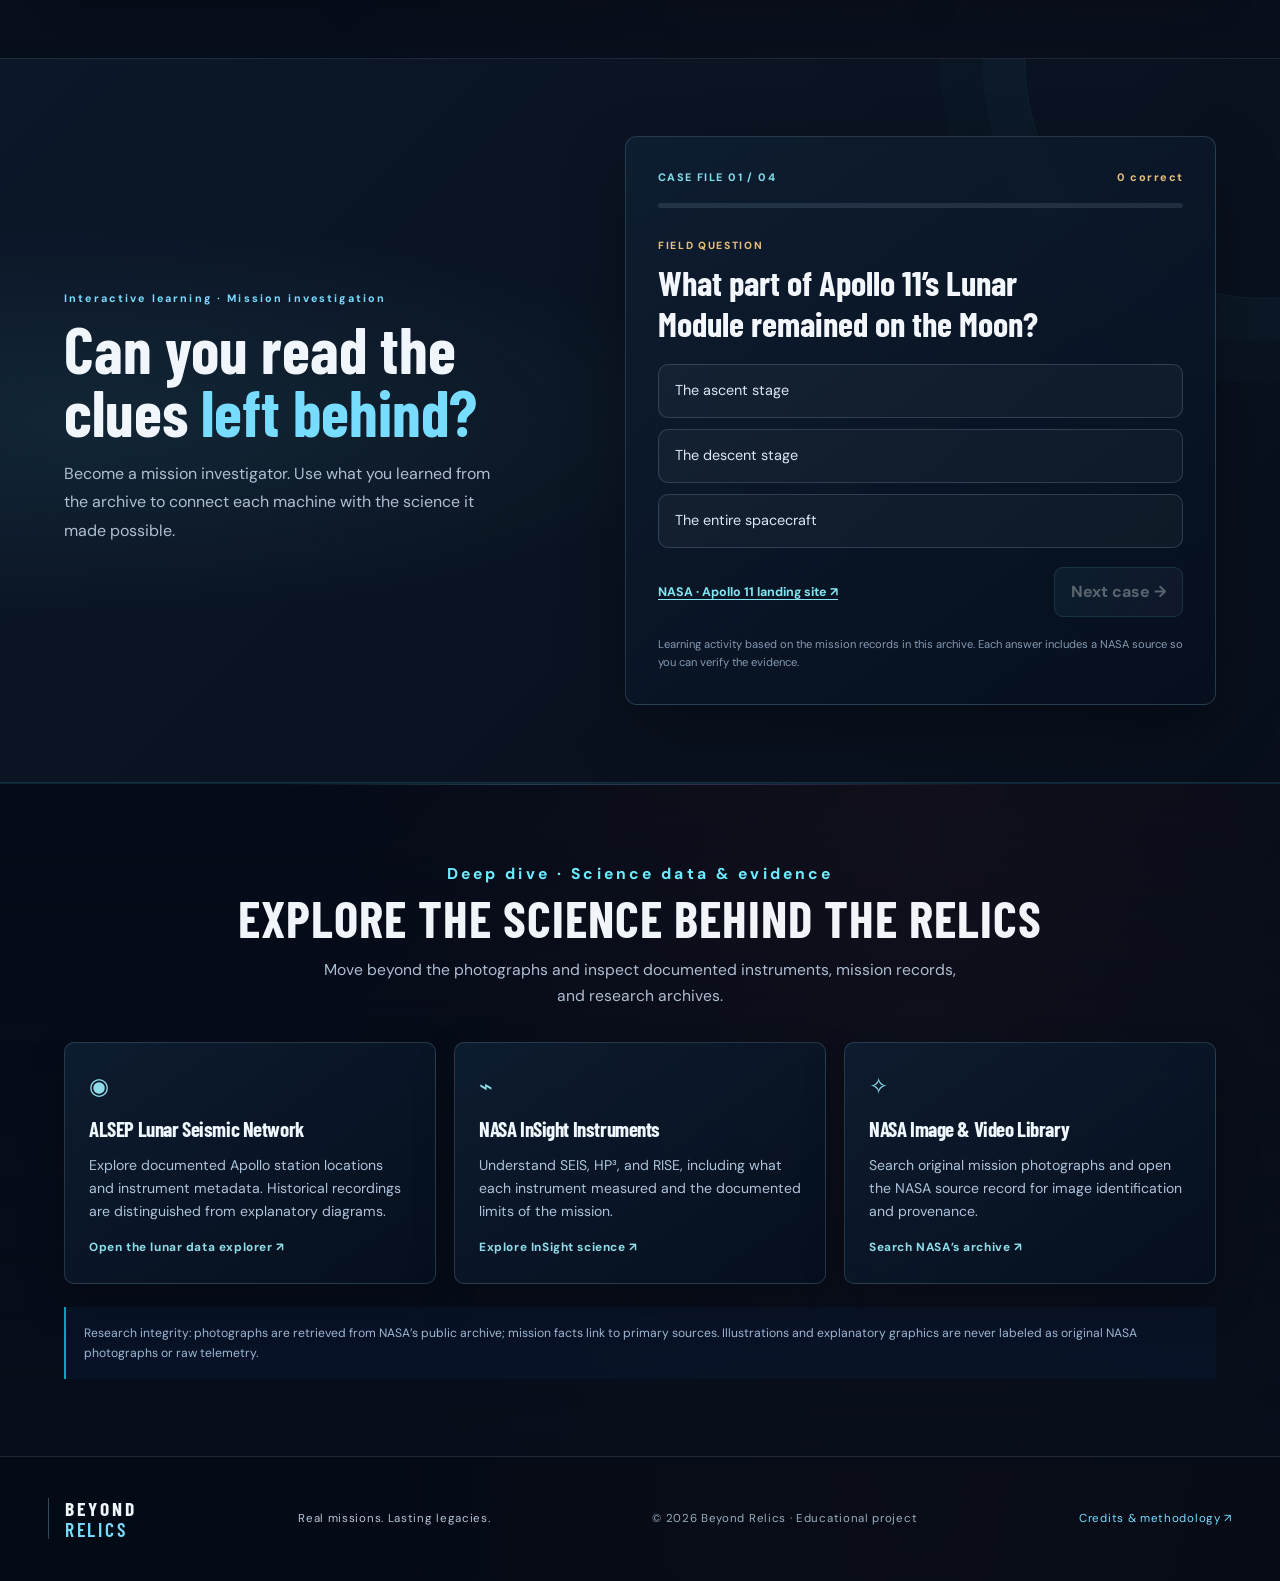
==== commit 0b640989: "Clarify the existing comic link label and plaque record destination" ====
--- a/index.html
+++ b/index.html
@@ -126,7 +126,7 @@
         <span class="story-world-cta">ENTER THIS WORLD <b>↗</b></span>
       </span>
     </a>
-    <a class="story-world-card" href="artifact-details.html?id=pioneer-plaque" aria-label="Explore the Pioneer Plaque story">
+    <a class="story-world-card" href="artifact-details.html?id=pioneer-plaque" aria-label="View the Pioneer Plaque artifact record">
       <img class="story-world-image" src="IMG-20261114-WA0648.jpg" alt="Pioneer plaque visual message" width="752" height="1024" loading="lazy" decoding="async">
       <span class="story-world-shade" aria-hidden="true"></span>
       <span class="story-world-index">03 / THE MESSAGE</span>
@@ -171,7 +171,7 @@
     </article>
     <article class="chronicle-card" data-artifact="pathfinder-sojourner">
       <div class="chronicle-visual" data-chronicle-visual><span class="chronicle-credit">NASA ARCHIVE</span></div>
-      <div class="chronicle-copy"><small>MARS · 1997</small><h3>Pathfinder &amp; Sojourner</h3><p>A lander and a small rover changed how we explored the Martian surface.</p><a href="comic.html?chapter=pathfinder-sojourner">View artifact record ↗</a></div>
+      <div class="chronicle-copy"><small>MARS · 1997</small><h3>Pathfinder &amp; Sojourner</h3><p>A lander and a small rover changed how we explored the Martian surface.</p><a href="comic.html?chapter=pathfinder-sojourner">Open original comic ↗</a></div>
     </article>
     <article class="chronicle-card" data-artifact="insight">
       <div class="chronicle-visual" data-chronicle-visual><span class="chronicle-credit">NASA ARCHIVE</span></div>
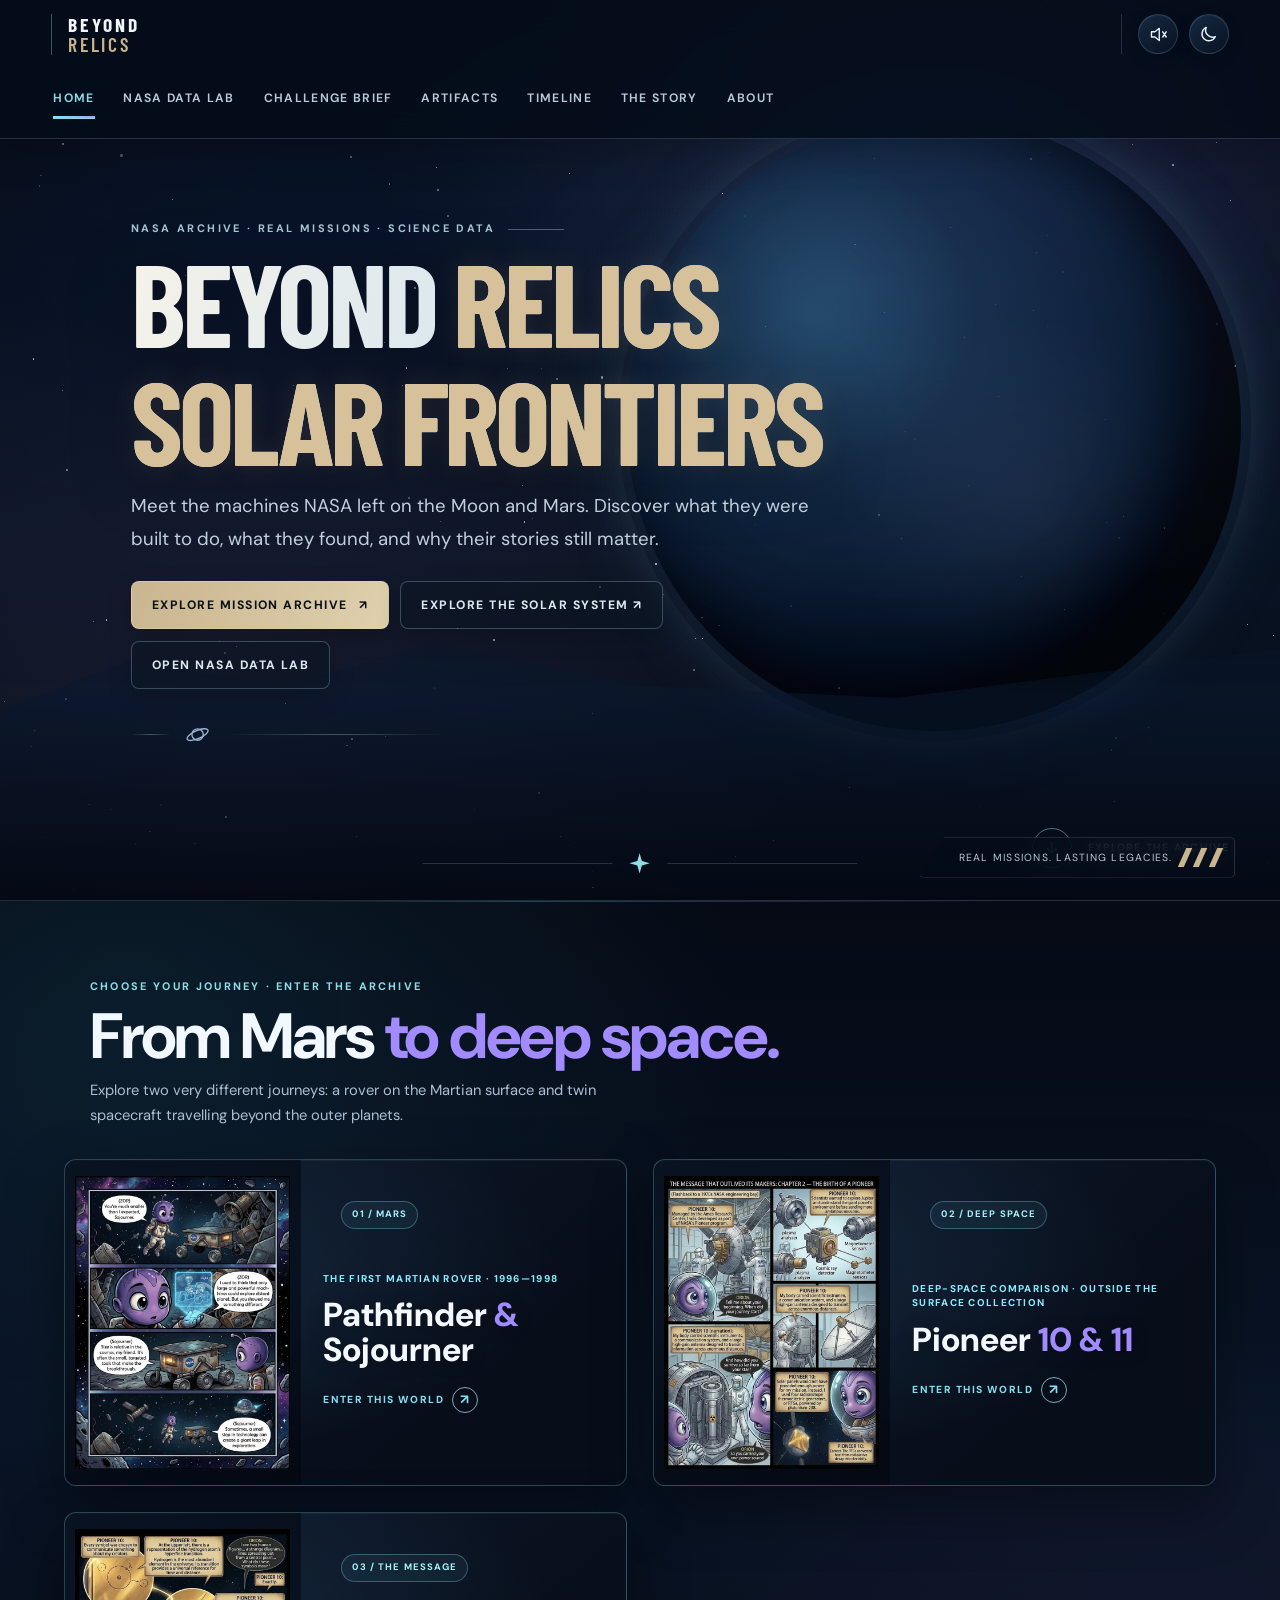
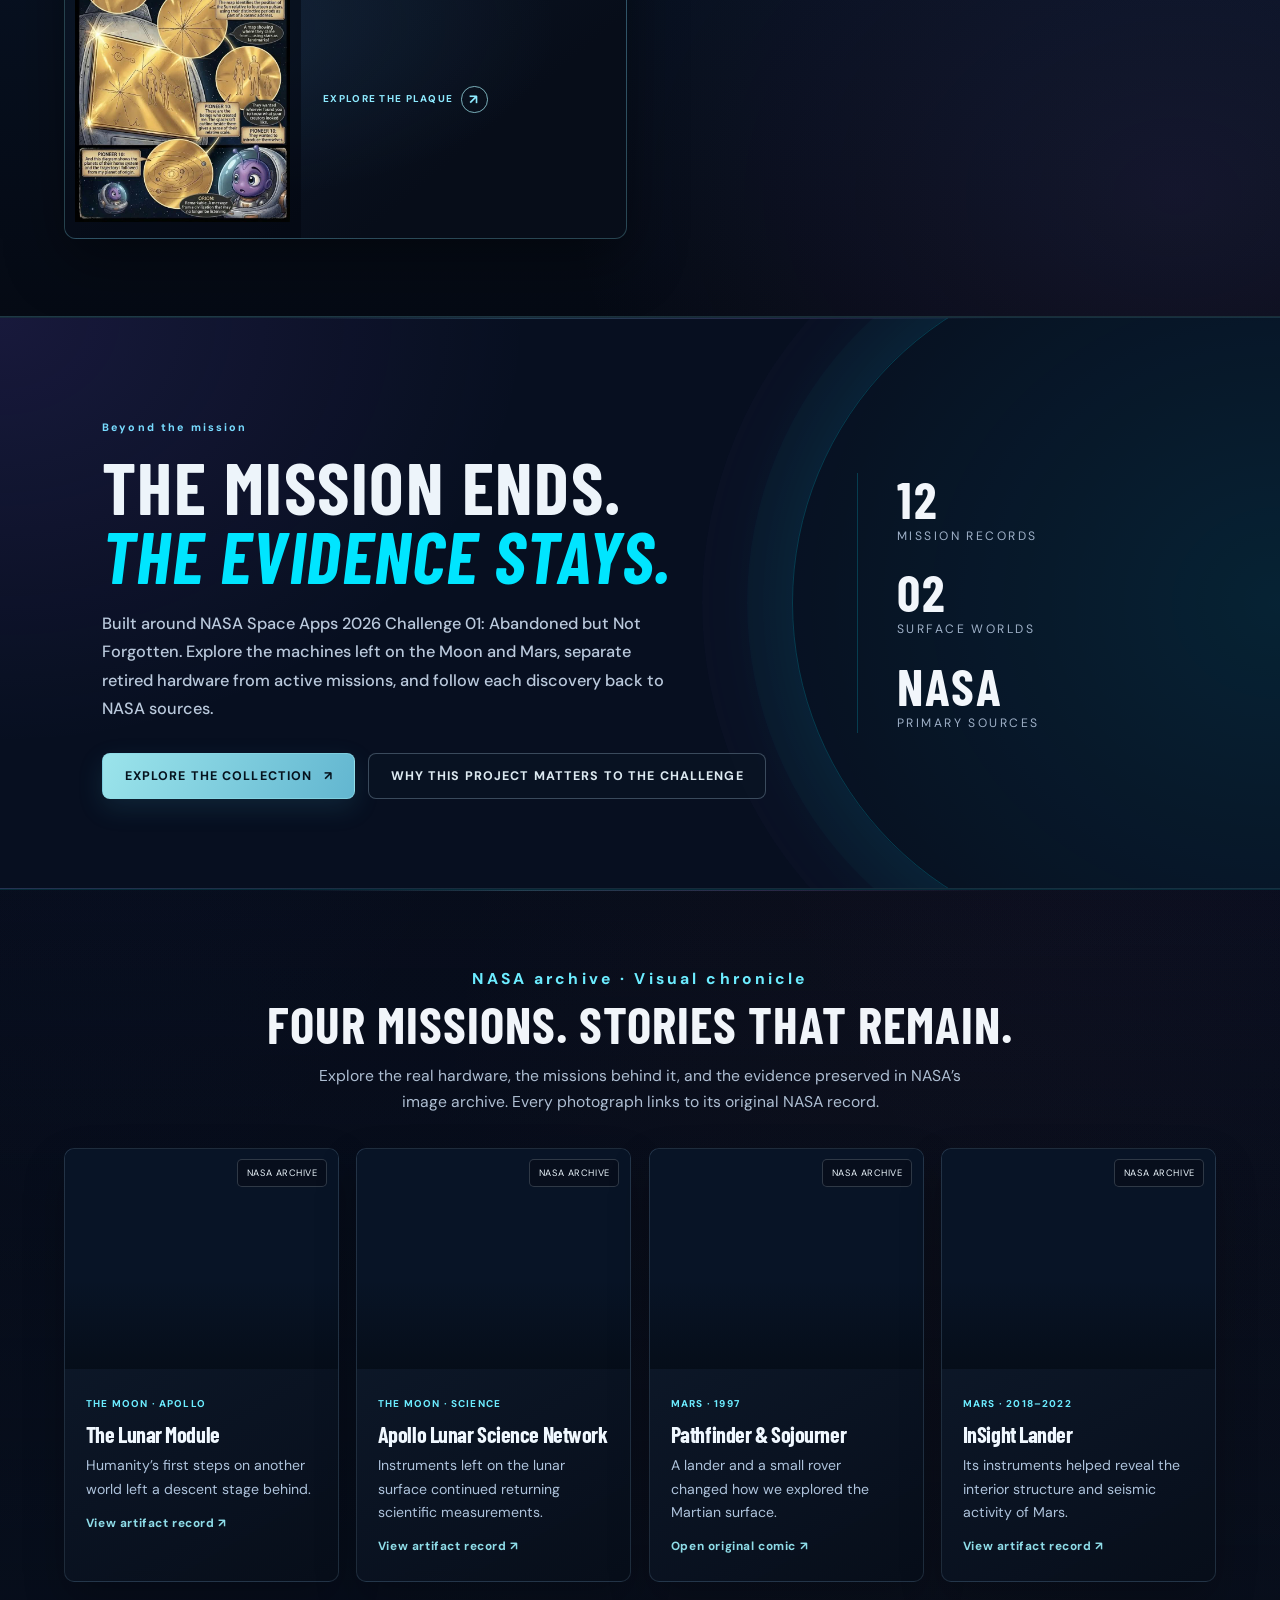
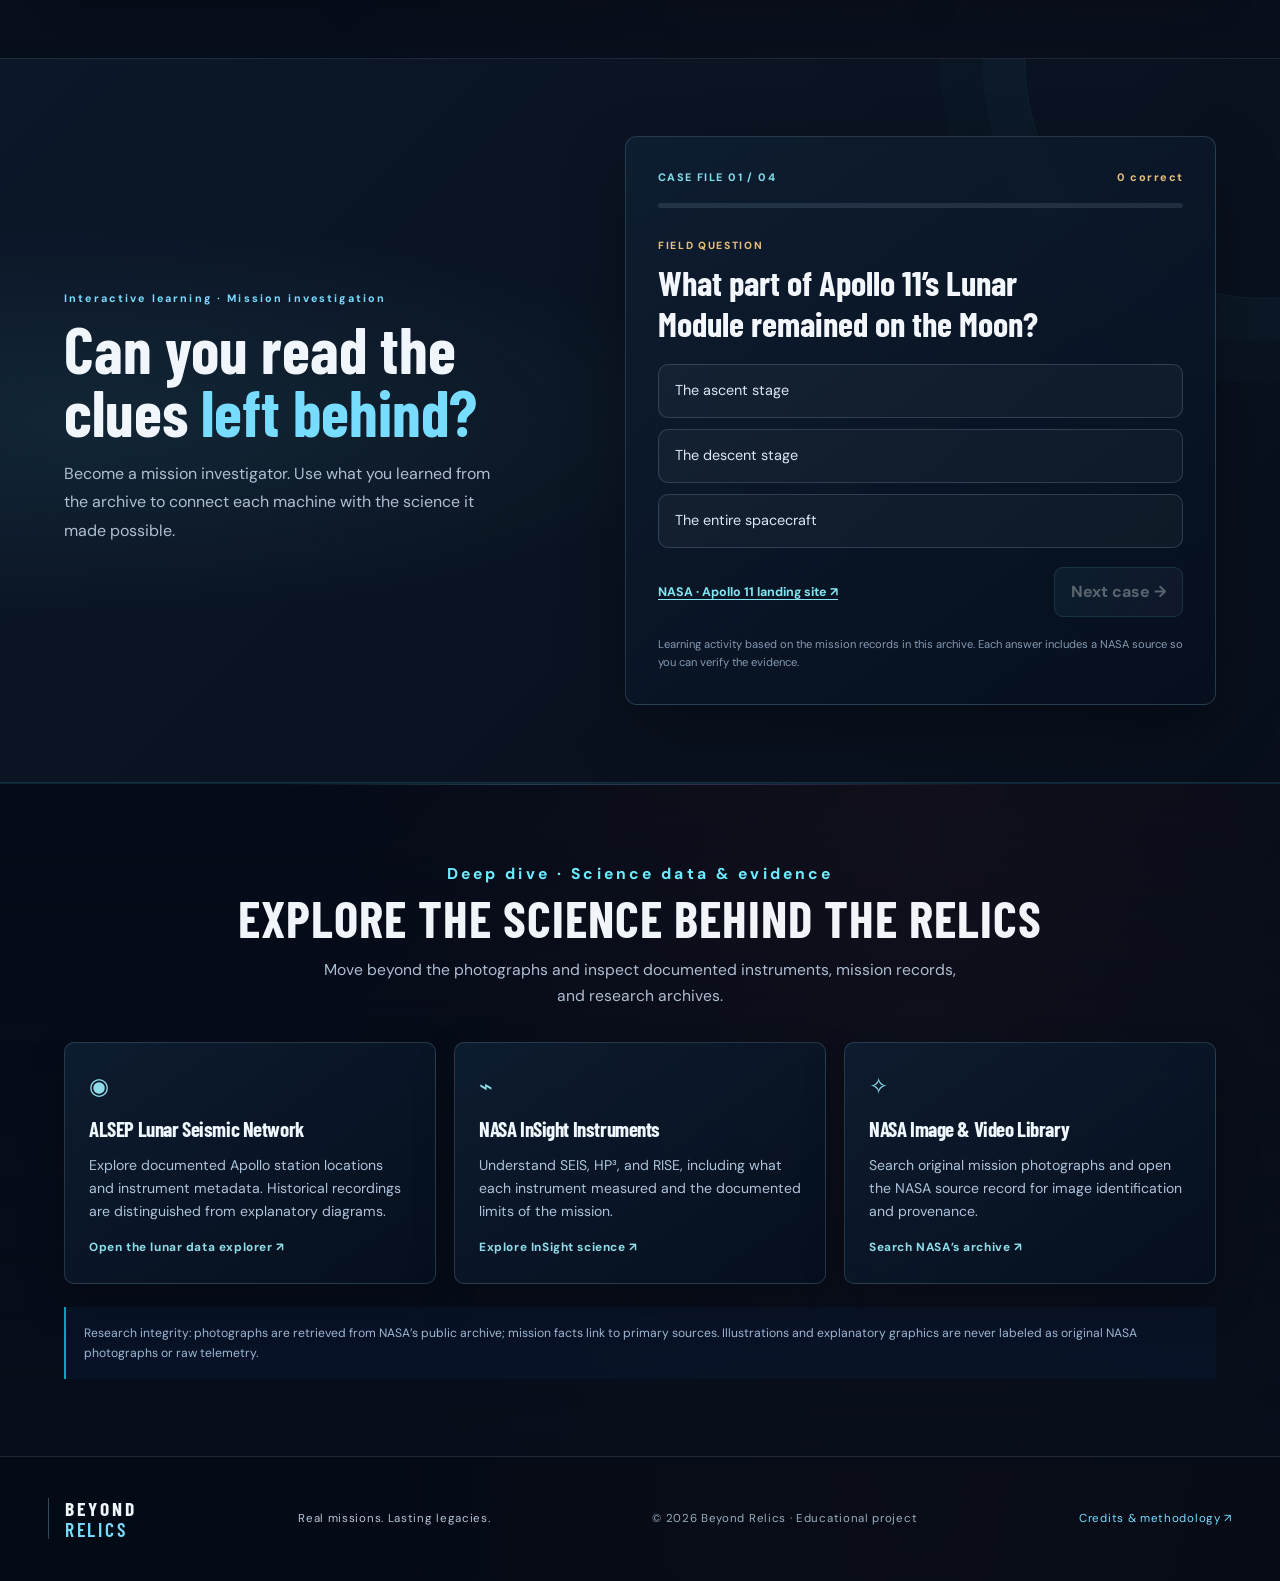
==== commit 2369e832: "Apply shared platform finish to index.html" ====
--- a/index.html
+++ b/index.html
@@ -36,6 +36,7 @@
 <link rel="stylesheet" href="css/cosmic-environment.css">
 <link rel="stylesheet" href="css/layout-consistency.css">
 <link rel="stylesheet" href="css/mission-universe.css">
+<link rel="stylesheet" href="css/platform-finish.css">
 </head>
 <body>
 <a class="skip-link" href="#home">Skip to content</a>
@@ -148,7 +149,7 @@
     </div>
   </div>
   <div class="brief-stats" aria-label="Archive overview">
-    <div><strong>11</strong><span>Mission records</span></div>
+    <div><strong>12</strong><span>Mission records</span></div>
     <div><strong>02</strong><span>Surface worlds</span></div>
     <div><strong>NASA</strong><span>Primary sources</span></div>
   </div>
--- a/css/mission-universe.css
+++ b/css/mission-universe.css
@@ -149,6 +149,8 @@
 .br-universe-facts{display:flex;flex-wrap:wrap;gap:6px;margin:12px 0 4px}
 .br-universe-facts:empty{display:none}
 .br-universe-facts span{padding:6px 9px;border:1px solid rgba(142,220,232,.16);border-radius:7px;background:rgba(18,39,58,.62);color:#bcd2df;font:600 .58rem/1.3 "DM Sans",system-ui,sans-serif}
+.br-universe-facts .br-universe-source-chip{display:inline-flex;align-items:center;padding:6px 9px;border:1px solid rgba(226,194,141,.34);border-radius:7px;background:rgba(66,52,34,.42);color:#f0d7a9;font:700 .58rem/1.3 "DM Sans",system-ui,sans-serif;text-decoration:none}
+.br-universe-facts .br-universe-source-chip:hover{border-color:#e2c28d;background:rgba(93,70,40,.55)}
 .br-universe-moon-nav{margin:13px 0 3px}
 .br-universe-moon-nav[hidden]{display:none!important}
 .br-universe-moon-nav>small{display:block;margin-bottom:7px;color:#d8bd8b;font:800 .52rem "DM Sans",system-ui,sans-serif;letter-spacing:.14em}
--- a/css/platform-finish.css
+++ b/css/platform-finish.css
@@ -0,0 +1,131 @@
+/* Beyond Relics — platform-wide finish layer.
+   Presentation-only: preserves page content, original comics, and each page's layout. */
+:root{
+  --br-finish-ink:#edf4fa;
+  --br-finish-muted:#aebfce;
+  --br-finish-line:rgba(142,190,211,.24);
+  --br-finish-cyan:#8edce8;
+  --br-finish-gold:#e2c28d;
+  --br-finish-glass:rgba(7,17,31,.82);
+  --br-finish-radius:16px;
+}
+html{scroll-padding-top:clamp(68px,9vh,100px);text-size-adjust:100%;-webkit-text-size-adjust:100%}
+body{min-height:100vh;min-height:100svh;font-kerning:normal}
+img,video,canvas,svg{max-width:100%}
+img{height:auto}
+button,a,input,select,textarea{-webkit-tap-highlight-color:transparent}
+button{cursor:pointer}
+button:disabled{cursor:not-allowed}
+:where(a,button,input,select,textarea,[tabindex]):focus-visible{
+  outline:2px solid var(--br-finish-cyan)!important;
+  outline-offset:4px!important;
+}
+::selection{background:rgba(142,220,232,.3);color:#fff}
+:where(h1,h2,h3,h4){text-wrap:balance}
+:where(p,li){text-wrap:pretty}
+:where(.nav,.lj-topbar,.reader-top){
+  border-bottom:1px solid var(--br-finish-line);
+  backdrop-filter:blur(18px) saturate(130%);
+  -webkit-backdrop-filter:blur(18px) saturate(130%);
+}
+:where(.nav .links a,.lj-topbar nav a,.lj-exit,.reader-back a){
+  transition:color .2s ease,text-shadow .2s ease;
+}
+:where(.nav .links a:hover,.lj-topbar nav a:hover,.lj-exit:hover,.reader-back a:hover){
+  color:var(--br-finish-cyan);
+}
+:where(.tools button,.btn,.lj-primary,.universe-entry-launch,.artifact-3d-toolbar button,.lj-controls button,.lj-motion-controls button,.cinema-controls button){
+  -webkit-tap-highlight-color:transparent;
+  transition:transform .2s ease,border-color .2s ease,background-color .2s ease,color .2s ease,box-shadow .2s ease,filter .2s ease;
+}
+:where(.btn,.lj-primary,.universe-entry-launch,.artifact-3d-toolbar button,.lj-controls button,.lj-motion-controls button,.cinema-controls button){
+  min-height:44px;
+}
+:where(.btn,.lj-primary,.universe-entry-launch):hover{
+  filter:brightness(1.08);
+  box-shadow:0 12px 30px rgba(59,164,188,.16);
+}
+:where(.btn,.lj-primary,.universe-entry-launch):active{transform:translateY(1px)}
+:where(input,select,textarea){
+  min-width:0;
+  max-width:100%;
+  accent-color:var(--br-finish-cyan);
+}
+:where(input,select,textarea)::placeholder{color:#91a6b8;opacity:1}
+:where(input,select,textarea):focus-visible{
+  border-color:var(--br-finish-cyan)!important;
+  box-shadow:0 0 0 3px rgba(142,220,232,.12);
+}
+:where(.page,.lj-explorer,.reader-stage,.mission-brief,.chronicle-section,.science-panels,.mission-detective,.story-worlds){
+  min-width:0;
+}
+.page{width:min(100%,1440px);margin-inline:auto}
+.page-title{line-height:1.02;letter-spacing:-.025em}
+.lead{line-height:1.75}
+:where(.panel,.acard,.chronicle-card,.science-card,.detective-console,.release-card,.research-method,.evidence-metric){
+  min-width:0;
+}
+:where(.acard,.chronicle-card,.science-card,.story-world-card,.release-card){
+  transition:border-color .24s ease,box-shadow .24s ease,transform .24s ease;
+}
+:where(.acard,.chronicle-card,.science-card,.release-card):focus-within{
+  border-color:rgba(142,220,232,.58);
+  box-shadow:0 18px 46px rgba(0,0,0,.28),0 0 0 1px rgba(142,220,232,.12);
+}
+:where(.chronicle-copy p,.science-card p,.detail .body,.facts dd){
+  line-height:1.72;
+}
+:where(.chronicle-copy a,.science-card a,.footer-credits,.artifact-model-credit,.lj-object-card a,.lj-source-note a){
+  text-underline-offset:4px;
+  text-decoration-thickness:1px;
+}
+:where(.footer,.lj-footer){
+  padding-bottom:max(18px,env(safe-area-inset-bottom));
+}
+:where(.artifact-3d-stage,.artifact-model-viewer,.lj-stage,#lj-canvas){
+  touch-action:pan-y;
+}
+.reader-page .reader-stage{overscroll-behavior:contain}
+.reader-page .reader-image{object-fit:contain}
+.reader-page .reader-thumb{flex:0 0 auto}
+:where(.lj-explorer-hero,.lj-stage,.universe-entry,.artifact-3d-stage){
+  isolation:isolate;
+}
+:where(.lj-object-card,.br-universe-info,.artifact-3d-callout){
+  overflow-wrap:anywhere;
+}
+:where(.lj-controls button,.lj-motion-controls button,.artifact-3d-toolbar button,.cinema-controls button){
+  touch-action:manipulation;
+}
+@media(max-width:760px){
+  .page{padding-inline:clamp(14px,4vw,24px)}
+  :where(.section-heading,.detective-heading,.story-worlds-heading){padding-inline:clamp(14px,4vw,22px)}
+  :where(.toolbar,.universe-entry-actions){min-width:0;max-width:100%}
+  :where(.toolbar input,.toolbar select){width:100%;min-width:0}
+  :where(.lj-explorer-hero){grid-template-columns:minmax(0,1fr);min-height:0}
+  .lj-orbit-art{min-height:clamp(260px,62vw,420px)}
+  .lj-hero-copy{padding:clamp(24px,7vw,42px)}
+  :where(.lj-topbar nav,.lj-topbar .lj-exit){white-space:nowrap}
+  .lj-topbar{gap:10px;padding-inline:12px}
+  .lj-topbar nav{min-width:0;overflow-x:auto;scrollbar-width:none}
+  .lj-topbar nav::-webkit-scrollbar{display:none}
+  :where(.lj-footer,.footer){flex-wrap:wrap;gap:12px}
+}
+@media(max-width:420px){
+  .page-title{overflow-wrap:anywhere}
+  :where(.btn,.lj-primary,.universe-entry-launch){max-width:100%;white-space:normal;text-align:center}
+  .lj-topbar nav a{font-size:.6rem}
+}
+@media(hover:hover){
+  :where(.acard,.chronicle-card,.science-card,.release-card):hover{
+    transform:translateY(-3px);
+    border-color:rgba(142,220,232,.5);
+  }
+}
+@media(hover:none){
+  :where(.acard,.chronicle-card,.science-card,.release-card):hover{transform:none}
+}
+@media(prefers-reduced-motion:reduce){
+  html{scroll-behavior:auto}
+  *,*::before,*::after{scroll-behavior:auto!important;animation-duration:.01ms!important;animation-iteration-count:1!important;transition-duration:.01ms!important}
+}
